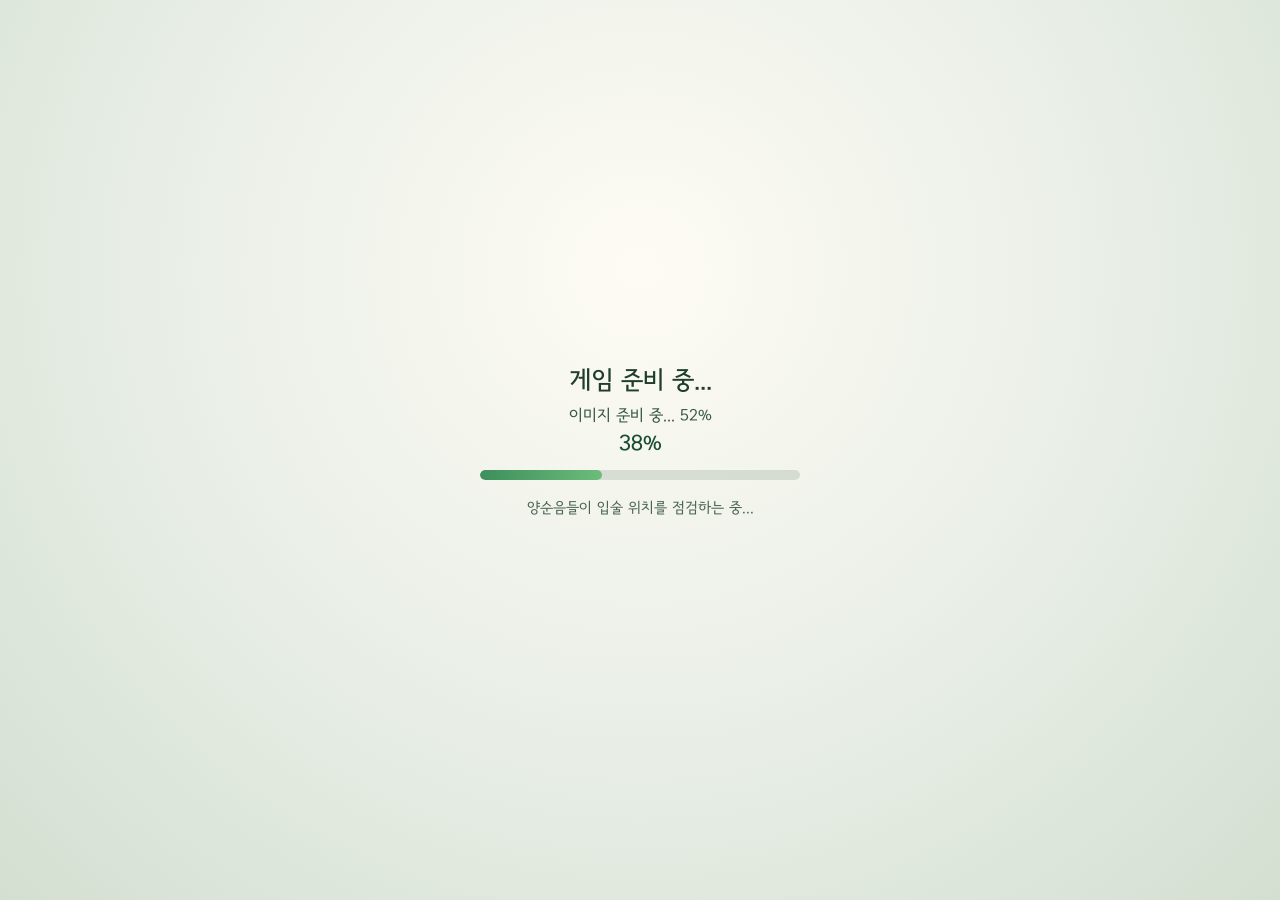
==== index.html @ df5f2f75 "bugs" ====
<!DOCTYPE html>
<html lang="ko">

<head>
  <meta charset="UTF-8">
  <meta
    name="viewport"
    content="width=device-width, initial-scale=1, viewport-fit=cover"
  >

  <title>음운대좀비</title>
  <meta name="description" content="음운 체계를 익히며 즐기는 교육용 디펜스 게임">
  <meta name="theme-color" content="#0b1c10">
  <meta name="apple-mobile-web-app-capable" content="yes">
  <meta
    name="apple-mobile-web-app-title"
    content="음운대좀비"
  >
  <meta
    name="apple-mobile-web-app-status-bar-style"
    content="black-translucent"
  >

  <link rel="manifest" href="./manifest.webmanifest">
  <link rel="icon" type="image/png" href="./images/favicon.png">
  <link rel="shortcut icon" href="./images/favicon.png">
  <link
    rel="apple-touch-icon"
    href="./images/icons/apple-touch-icon.png"
  >

  <!-- Open Graph -->
  <meta property="og:title" content="음운대좀비">
  <meta property="og:description" content="음운 체계를 익히며 즐기는 교육용 디펜스 게임">
  <meta property="og:type" content="website">
  <meta property="og:url" content="https://nonlinear42.github.io/eumun-daezombie/">
  <meta property="og:image" content="https://nonlinear42.github.io/eumun-daezombie/images/og_thumbnail.png">

  <!-- Twitter Card -->
  <meta name="twitter:card" content="summary_large_image">
  <meta name="twitter:title" content="음운대좀비">
  <meta name="twitter:description" content="음운 체계를 익히며 즐기는 교육용 디펜스 게임">
  <meta name="twitter:image" content="https://nonlinear42.github.io/eumun-daezombie/images/og_thumbnail.png">

  <link
    rel="preload"
    href="fonts/SeoulNamsanM.ttf"
    as="font"
    type="font/ttf"
    crossorigin
  >
  <link
    rel="preload"
    href="fonts/SeoulNamsanB.ttf"
    as="font"
    type="font/ttf"
    crossorigin
  >
  <link
    rel="stylesheet"
    href="style.css?v=213"
  >
</head>


<body>

  <div id="game-viewport-shell">
  <div id="game-scale-root">

  <div class="page-brand-cluster">
    <button
      type="button"
      id="pause-button"
      class="pause-button hidden"
      title="일시정지"
      aria-label="일시정지"
      hidden
    >
      <img
        class="pause-button-image"
        src="images/ui/buttons/pause_button.png"
        alt=""
        draggable="false"
      >
    </button>
    <img
      class="page-brand-logo"
      src="images/ui/logo_game.png"
      alt="음운대좀비"
      draggable="false"
    >
  </div>

  <div
    id="pause-overlay"
    class="pause-overlay hidden"
    aria-hidden="true"
  >
    <div class="pause-overlay-panel">
      <div class="pause-overlay-label">일시정지</div>
      <button
        type="button"
        id="pause-resume-button"
        class="pause-resume-button"
      >
        ▶ 게임 재개
      </button>
      <button
        type="button"
        id="pause-restart-button"
        class="pause-restart-button"
      >
        ↻ 처음부터 다시하기
      </button>
    </div>
  </div>


  <!-- ======================================
       상태창
       ====================================== -->

  <div class="status-bar" aria-label="게임 상태">

    <div class="hud-slot hud-seed">
      <img class="hud-frame" src="images/ui/hud/hud_seed.png" alt="" draggable="false">
      <strong id="energy" class="hud-value">350</strong>
    </div>

    <div class="hud-slot hud-wave">
      <img class="hud-frame" src="images/ui/hud/hud_wave.png" alt="" draggable="false">
      <strong id="wave" class="hud-value">1</strong>
    </div>

    <div class="hud-slot hud-life">
      <img class="hud-frame" src="images/ui/hud/hud_life.png" alt="" draggable="false">
      <strong id="life" class="hud-value">5</strong>
    </div>

    <div class="hud-slot hud-score">
      <img class="hud-frame" src="images/ui/hud/hud_score.png" alt="" draggable="false">
      <strong id="score" class="hud-value">0</strong>
    </div>

  </div>


  <button
    id="restart-button"
    style="display:none;"
  >
    다시 시작
  </button>


  <!-- ======================================
       식물 메뉴
       ====================================== -->

  <div class="plant-menu">


    <!-- ====================================
         소리꽃
         ==================================== -->

    <div class="plant-group energy-group">

      <div class="plant-group-title">
        ⚡ 소리꽃
      </div>


      <div class="plant-group-buttons">

        <button
          class="plant-button"
          data-plant="에너지식물"
          data-cost="40"
        >
          소리꽃
          <br>
          <small>
            ⚡ 생산 · 40
          </small>
        </button>

      </div>

    </div>



    <!-- ====================================
         자음 공격 식물
         ==================================== -->

    <div class="plant-group consonant-group">

      <div class="plant-group-title">
        🔵 자음 - 공격
      </div>


      <div class="plant-group-buttons">


        <!-- 양순음 -->

        <button
          class="plant-button"
          data-plant="양순음"
          data-cost="50"
        >
          양순음
          <br>
          <small>
            ⚡ 속사 · 50
          </small>
        </button>


        <!-- 치조음 -->

        <button
          class="plant-button"
          data-plant="치조음"
          data-cost="75"
        >
          치조음
          <br>
          <small>
            ⚔ 균형 · 75
          </small>
        </button>


        <!-- 비음 -->

        <button
          class="plant-button"
          data-plant="비음"
          data-cost="90"
        >
          비음
          <br>
          <small>
            💥 3점사 · 90
          </small>
        </button>


        <!-- 파열음 -->

        <button
          class="plant-button"
          data-plant="파열음"
          data-cost="150"
        >
          파열음
          <br>
          <small>
            💣 중포 · 150
          </small>
        </button>


        <!-- 유음 -->

        <button
          class="plant-button"
          data-plant="유음"
          data-cost="135"
        >
          유음
          <br>
          <small>
            ⚡ 연쇄 · 135
          </small>
        </button>


        <!-- 마찰음 -->

        <button
          class="plant-button"
          data-plant="마찰음"
          data-cost="120"
        >
          마찰음
          <br>
          <small>
            🔥 지속 피해 · 120
          </small>
        </button>


        <!-- 연구개음 -->

        <button
          class="plant-button"
          data-plant="연구개음"
          data-cost="145"
        >
          연구개음
          <br>
          <small>
            ➠ 관통 · 145
          </small>
        </button>


        <!-- 파찰음 -->

        <button
          class="plant-button"
          data-plant="파찰음"
          data-cost="155"
        >
          파찰음
          <br>
          <small>
            💥 처치 폭발 · 155
          </small>
        </button>


        <!-- 경구개음 -->

        <button
          class="plant-button"
          data-plant="경구개음"
          data-cost="145"
        >
          경구개음
          <br>
          <small>
            ✦ 연속 제압 · 145
          </small>
        </button>


        <!-- 후음 -->

        <button
          class="plant-button"
          data-plant="후음"
          data-cost="165"
        >
          후음
          <br>
          <small>
            🎯 저격 · 165
          </small>
        </button>


      </div>

    </div>



    <!-- ====================================
         모음 지원 식물
         ==================================== -->

    <div class="plant-group vowel-group">

      <div class="plant-group-title">
        🟠 모음 - 지원
      </div>


      <div class="plant-group-buttons">


        <!-- 평순모음 -->

        <button
          class="plant-button"
          data-plant="평순모음"
          data-cost="110"
        >
          평순모음
          <br>
          <small>
            🧱 탱커 · 110
          </small>
        </button>


        <!-- 고모음 -->

        <button
          class="plant-button"
          data-plant="고모음"
          data-cost="90"
        >
          고모음
          <br>
          <small>
            ⏩ 공속 증가 · 90
          </small>
        </button>


        <!-- 중모음 -->

        <button
          class="plant-button"
          data-plant="중모음"
          data-cost="100"
        >
          중모음
          <br>
          <small>
            💚 회복 · 100
          </small>
        </button>


        <!-- 원순모음 -->

        <button
          class="plant-button"
          data-plant="원순모음"
          data-cost="125"
        >
          원순모음
          <br>
          <small>
            🛡 보호막 · 125
          </small>
        </button>


        <!-- 저모음 -->

        <button
          class="plant-button"
          data-plant="저모음"
          data-cost="130"
        >
          저모음
          <br>
          <small>
            🧊 레인 정지 · 130
          </small>
        </button>


        <!-- 후설모음 -->

        <button
          class="plant-button"
          data-plant="후설모음"
          data-cost="200"
        >
          후설모음
          <br>
          <small>
            🐌 전장 둔화 · 200
          </small>
        </button>


        <!-- 전설모음 -->

        <button
          class="plant-button"
          data-plant="전설모음"
          data-cost="230"
        >
          전설모음
          <br>
          <small>
            ❄ 전장 정지 · 230
          </small>
        </button>


      </div>

    </div>

  </div>


  <!-- ======================================
       식물 정보창
       ====================================== -->

  <div
    id="plant-info"
    class="plant-info plant-info-bottom is-idle"
  >

    <strong>
      선택 정보
    </strong>

    <div id="plant-info-content">
      식물을 선택하면 역할과 효과가 표시됩니다.
    </div>

  </div>


  <!-- ======================================
       도구
       ====================================== -->

  <div class="tool-menu">

    <button id="remove-button">

      🪏 식물 제거

      <small>
        구매가의 30% 환불
      </small>

    </button>

  </div>


  <!-- ======================================
       튜토리얼 안내창
       ====================================== -->

  <div
    id="tutorial-guide"
    class="tutorial-guide hidden"
  >

    <div id="tutorial-guide-title">
      📘 튜토리얼
    </div>

    <div id="tutorial-guide-text">
    </div>

  </div>


  <!-- ======================================
       게임판
       ====================================== -->

  <div class="game-board">
    <!-- 전투 Canvas는 game.js mountBattleCanvas()가 보드 좌표계(990×450)로 생성/재부착 -->
  </div>

  </div><!-- /#game-scale-root -->
  </div><!-- /#game-viewport-shell -->


  <!-- ======================================
       부트 프리로드 로딩 화면
       ====================================== -->

  <div
    id="boot-loading-overlay"
    class="boot-loading-overlay"
    aria-live="polite"
    aria-busy="true"
  >
    <div class="boot-loading-card">
      <p class="boot-loading-title">게임 준비 중...</p>
      <p class="boot-loading-stage" id="boot-loading-stage">이미지 준비 중...</p>
      <p class="boot-loading-pct" id="boot-loading-pct">0%</p>
      <div class="boot-loading-bar" aria-hidden="true">
        <div class="boot-loading-bar-fill" id="boot-loading-bar-fill"></div>
      </div>
      <p class="boot-loading-tip" id="boot-loading-tip">초성 ㅇ은 오늘도 조용히 자리를 지키는 중...</p>
    </div>
  </div>


  <!-- ======================================
       시작 화면
       ====================================== -->

  <div
    id="start-overlay"
    class="unlock-overlay hidden"
  >

    <div class="unlock-card">

      <img
        class="start-brand-logo"
        src="images/ui/logo_game.png"
        alt="음운대좀비"
        draggable="false"
      >

      <p class="start-tagline">
        학교를 습격하는 좀비들을 식물들로 막아내세요!<br>
        소리를 읽고! 식물을 심고! 좀비를 막아라!
      </p>

      <p class="start-hint" id="start-hint">
        전체화면으로 시작한 뒤 튜토리얼 또는 게임을 선택하세요.
      </p>


      <div class="start-buttons start-buttons-entry">

        <button id="fullscreen-enter-button" type="button">
          ⛶ 전체화면으로 시작
        </button>

      </div>

      <div class="start-buttons start-buttons-play hidden" hidden>

        <button id="tutorial-start-button" type="button">
          📘 튜토리얼 시작
        </button>

        <button id="direct-start-button" type="button">
          ⚔ 게임 시작
        </button>

        <button id="raid-test-button" class="hidden" hidden aria-hidden="true">
          🧪 RAID 테스트
        </button>

      </div>

    </div>

  </div>


  <p id="start-credit" class="start-credit" aria-hidden="true">
    <span id="start-credit-prefix"></span><span id="start-author-trigger"></span>
  </p>
  <p id="font-credit" class="font-credit" aria-hidden="true">서체: 서울남산체 · 서울특별시</p>

  <button
    type="button"
    id="global-thanks-button"
    class="global-thanks-button"
  >
    💛 Thanks to
  </button>

  <div
    id="thanks-overlay"
    class="thanks-overlay hidden"
    aria-hidden="true"
  >
    <div class="thanks-panel" role="dialog" aria-labelledby="thanks-title">
      <h2 id="thanks-title" class="thanks-title">Thanks to</h2>
      <p class="thanks-intro">
        「음운대좀비」는 PopCap Games의 「Plants vs. Zombies」에서 게임플레이 방식의 영감을 받아, 국어의 음운 체계를 재미있게 익힐 수 있도록 제작한 교육용 게임입니다. 이 게임이 완성되기까지 기꺼이 힘을 보태 준 분들께 진심으로 감사드립니다.
      </p>
      <div class="thanks-list">
        <div class="thanks-item">
          <strong>ChatGPT</strong>
          <p>코딩을 하나도 모르는 인간을 데려다가<br>기어코 게임 하나를 완성하게 만들어 준 든든한 조력자.</p>
        </div>
        <div class="thanks-item">
          <strong>Cursor</strong>
          <p>프롬프트만 던져주면 찰떡같이 알아듣고,<br>수없이 많은 코드를 고쳐 준 개발 파트너.</p>
        </div>
        <div class="thanks-item">
          <strong>2025학년도 3학년 12반 학생들</strong>
          <p>귀찮았을 텐데도 기꺼이 플레이테스트에 참여하고,<br>많은 버그와 개선점을 찾아 준 최초의 테스터들.</p>
        </div>
        <div class="thanks-item">
          <strong>경민이</strong>
          <p>자신의 아이북을 흔쾌히 빌려줘서,<br>저사양 환경과 아이북 최적화에 엄청난 도움을 준<br>게임 완성의 숨은 공신.</p>
        </div>
        <div class="thanks-item">
          <strong>프리솔</strong>
          <p>식물대좀비 고수의 눈으로<br>수많은 인게임 피드백과 밸런스 의견을 제공해 준<br>전문 게임 자문위원.</p>
        </div>
        <div class="thanks-item">
          <strong>아내</strong>
          <p>한 달 넘게 걱정을 같이 해 주고,<br>테스트도 도와주고,<br>끝까지 관심 가져 준 가장 가까운 응원군.</p>
        </div>
      </div>
      <p class="thanks-outro">
        도와주신 모든 분들 덕분에<br>
        「음운대좀비」가 완성되었습니다.<br>
        감사합니다!
      </p>
      <button type="button" id="thanks-close-button" class="thanks-close-button">
        닫기
      </button>
    </div>
  </div>


  <!-- ======================================
       Wave / 해금 팝업
       ====================================== -->

  <div
    id="unlock-overlay"
    class="unlock-overlay hidden"
  >

    <div class="unlock-card">

      <h2 id="unlock-title">
        새로운 식물!
      </h2>

      <div id="unlock-content"></div>

      <button id="unlock-next-button">
        다음 Wave 시작
      </button>

    </div>

  </div>


  <script src="data.js?v=2"></script>
  <script src="game.js?v=227"></script>

</body>

</html>
---- style.css ----
/* =========================================================
   서울남산체 (게임 UI 전용)
   fonts/SeoulNamsanM.ttf · fonts/SeoulNamsanB.ttf
   ========================================================= */
@font-face {
  font-family: "SeoulNamsanGame";
  src: url("fonts/SeoulNamsanM.ttf") format("truetype");
  font-weight: 500;
  font-style: normal;
  font-display: swap;
}

@font-face {
  font-family: "SeoulNamsanGame";
  src: url("fonts/SeoulNamsanB.ttf") format("truetype");
  font-weight: 700;
  font-style: normal;
  font-display: swap;
}

body {
  margin: 0;
  font-family: "SeoulNamsanGame", sans-serif;
  background-color: #f3f4f6;
  text-align: center;
}

h1 {
  margin-top: 30px;
}

/* 페이지 우측 상단 미니 로고 (HUD 레이아웃과 분리) */
.page-brand-logo {
  position: fixed;
  top: 12px;
  right: 18px;
  width: 192px;
  max-width: 20vw;
  height: auto;
  object-fit: contain;
  pointer-events: none;
  user-select: none;
  -webkit-user-drag: none;
  z-index: 40;
}

body:has(#start-overlay:not(.hidden)) .page-brand-logo,
body:has(#start-overlay:not(.hidden)) .page-brand-cluster {
  visibility: hidden;
  opacity: 0;
}

/* 시작 화면 모달 로고 */
.start-brand-logo {
  display: block;
  width: 100%;
  max-width: 100%;
  height: auto;
  max-height: 220px;
  margin: 0 auto 10px;
  object-fit: contain;
  pointer-events: none;
  user-select: none;
  -webkit-user-drag: none;
}


/* =========================================
   전투 Canvas
   - CSS 표시: (990+RIGHT_PAD)×(450+TOP_PAD) — JS syncBattleCanvasResolution()이 맞춤
   - 논리 좌표: 990×450 (RIGHT/TOP overscan은 렌더만)
   - pointer-events: none → 식물 배치 클릭 가로채지 않음
========================================= */

.game-board > .battle-canvas,
#battle-canvas.battle-canvas {
  position: absolute;
  left: 0;
  /* TOP_PAD / RIGHT_PAD: JS가 width/height/top을 동기화. 여기 초기값만. */
  top: -50px;
  width: 1190px;
  height: 500px;
  margin: 0;
  padding: 0;
  border: none;
  pointer-events: none;
  /* 식물 이름(DOM z≥22) 아래, 셀 배경 위 — 스프라이트만 */
  z-index: 15;
  display: block;
  box-sizing: border-box;
  image-rendering: auto;
  -webkit-font-smoothing: antialiased;
}

/* Canvas 좀비: PNG는 Canvas — 단어/HP HUD는 #battle-overlay (보드와 동일 좌표) */
.game-board > #battle-overlay,
#battle-overlay.battle-overlay {
  position: absolute;
  left: 0;
  top: 0;
  width: 990px;
  height: 450px;
  margin: 0;
  padding: 0;
  pointer-events: none;
  z-index: 20;
  overflow: visible;
  box-sizing: border-box;
}

#battle-overlay .zombie.zombie-canvas-hud {
  background: transparent !important;
  border: none !important;
  box-shadow: none !important;
  justify-content: flex-start;
  position: absolute;
  /* left/top 은 JS getZombieOverlayPosition — transform 위치 금지
     (.game-board > .zombie { transform:none !important } 잔여와 충돌 방지) */
  transform: none !important;
  transition: none !important;
  will-change: auto;
  pointer-events: none;
}

#battle-overlay .zombie.zombie-canvas-hud .hp-bar {
  margin-top: auto;
  /* 일반 Wave 좀비 HP만 — 위치/크기/색/테두리 유지, 채도만 완화 */
  opacity: 0.85;
}

.game-board > .zombie .hp-bar {
  opacity: 0.85;
}

/* Canvas plant 이름표 — #battle-overlay 보드 좌표 (셀 로컬 top 금지) */
#battle-overlay > .plant-name.plant-name-canvas-overlay {
  display: inline-flex !important;
  align-items: center !important;
  justify-content: center !important;
  position: absolute !important;
  /* left/top: JS getCanvasPlantLabelBoardY — 셀/zoom 재매핑 금지 */
  right: auto !important;
  bottom: auto !important;
  width: max-content !important;
  max-width: none !important;
  margin: 0 !important;
  padding: 1px 4px !important;
  border-radius: 7px !important;
  background: rgba(255, 255, 255, 0.92) !important;
  border: 1px solid rgba(0, 0, 0, 0.16) !important;
  box-shadow: 0 1px 2px rgba(0, 0, 0, 0.16);
  font-family: "SeoulNamsanGame", sans-serif !important;
  font-size: 11px !important;
  font-weight: 700 !important;
  font-synthesis: none !important;
  line-height: 1.2 !important;
  letter-spacing: 0 !important;
  white-space: nowrap !important;
  z-index: 22 !important;
  pointer-events: none !important;
  transform: translateX(-50%) !important;
}

/* =========================================================
   전투 보드 UI 텍스트 (zombie word / plant name 전용)
   서울남산체 Bold — 사이드바 카드 레이아웃·HUD 이미지는 별도
   ========================================================= */
:root {
  --battle-board-ui-font: "SeoulNamsanGame", sans-serif;
  --game-ui-font: "SeoulNamsanGame", sans-serif;
}

/* Canvas HUD 단어 라벨 컨테이너 — 위치용 translateX만, 글자 스케일 금지 */
#battle-overlay .zombie.zombie-canvas-hud > .zombie-word-label {
  position: absolute;
  left: 50%;
  top: -18px;
  transform: translateX(-50%);
  display: inline-flex;
  align-items: center;
  gap: 3px;
  width: max-content;
  max-width: none;
  padding: 3px 8px;
  border-radius: 8px;
  background: rgba(255, 255, 248, 0.97);
  border: 1px solid rgba(74, 108, 52, 0.55);
  box-shadow: 0 1px 0 rgba(255, 255, 255, 0.65), 0 2px 4px rgba(0, 0, 0, 0.18);
  white-space: nowrap;
  z-index: 22;
  pointer-events: none;
  overflow: visible;
  font-stretch: normal;
  zoom: normal;
}

/* 좀비 단어 — 상속 차단, 산세리프 UI 명시
   가로 압축(scaleX/강제 width) 금지 · 박스 내 광학 세로중앙(+1px) */
#battle-overlay .zombie.zombie-canvas-hud .zombie-word-text {
  font-family: "SeoulNamsanGame", sans-serif !important;
  font-size: 13px !important;
  font-weight: 700 !important;
  font-style: normal !important;
  font-stretch: normal !important;
  font-synthesis: none !important;
  letter-spacing: 0 !important;
  line-height: 1.15 !important;
  color: var(--pvz-ink, #1a2e12) !important;
  -webkit-text-fill-color: var(--pvz-ink, #1a2e12) !important;
  text-shadow: none !important;
  white-space: nowrap !important;
  /* scale/scaleX 없이 Y만 — 박스 geometry·label top 불변 */
  transform: translateY(1px) !important;
  scale: none !important;
  zoom: normal !important;
  display: inline-block;
  flex-shrink: 0 !important;
  overflow: visible;
  max-width: none !important;
  width: max-content !important;
}

#battle-overlay .zombie.zombie-canvas-hud .zombie-type-badge {
  display: none !important;
}

/*
 * 보드 plant name — 서울남산체 Bold
 * (사이드바 .plant-name-label 은 카드 규칙에서 별도 처리)
 */
.game-board .plant > .plant-name,
.game-board .plant.plant-canvas-hud > .plant-name {
  font-family: "SeoulNamsanGame", sans-serif !important;
  font-size: 11px !important;
  font-weight: 700 !important;
  font-style: normal !important;
  font-stretch: normal !important;
  font-synthesis: none !important;
  letter-spacing: 0 !important;
  line-height: 1.2 !important;
  white-space: nowrap !important;
  transform: none !important;
  scale: none !important;
  zoom: normal !important;
  display: inline-flex !important;
  align-items: center !important;
  justify-content: center !important;
  width: max-content !important;
  max-width: none !important;
  overflow: visible !important;
  text-overflow: clip !important;
  text-shadow: none !important;
}

/* Canvas plant: PNG 없음 — plant-visual은 소리꽃 VFX 호스트, plant-name DOM 유지 */
.game-board .plant.plant-canvas-hud {
  background: transparent !important;
  border: none !important;
  box-shadow: none !important;
  outline: none !important;
  /* stacking context 금지 → 이름 z-index가 battle-canvas(15) 위로 탈출 */
  z-index: auto !important;
  opacity: 1 !important;
  isolation: auto !important;
  transform: none !important;
  filter: none !important;
}

.game-board .plant.plant-canvas-hud .plant-visual {
  height: 74px;
  width: 100%;
  pointer-events: none;
}

/* Canvas plant: 이름표는 overlay — 셀 안 .plant-name 없음 */
.game-board .plant.plant-canvas-hud > .plant-name {
  display: none !important;
}

.game-board .cell:has(> .plant.plant-canvas-hud) {
  z-index: auto !important;
  isolation: auto !important;
  overflow: visible !important;
  opacity: 1 !important;
  transform: none !important;
}


/* =========================================
   게임판
========================================= */

.game-board {
  width: 990px !important;
  height: 450px;

  margin: 30px auto;

  display: grid;

  grid-template-columns:
    repeat(11, 90px) !important;

  grid-template-rows:
    repeat(5, 90px);

  border: 3px solid #333;

  position: relative;

  overflow: visible;
}


/* =========================================
   셀
========================================= */

.cell {
  width: 90px;
  height: 90px;

  border: 1px solid #999;

  box-sizing: border-box;

  background-color: white;

  display: flex;

  align-items: center;
  justify-content: center;

  font-size: 15px;
  font-weight: bold;

  cursor: pointer;

  position: relative;

  overflow: visible;
}


/* 자음 식물 셀 */

.cell.consonant-cell {
  background:
    rgba(90,150,255,0.14);
}


/* 모음 식물 셀 */

.cell.vowel-cell {
  background:
    rgba(255,180,80,0.14);
}


/* 에너지 식물 셀 */

.cell.energy-cell {
  background:
    rgba(90,200,120,0.14);
}


/* =========================================
   식물 메뉴
========================================= */

.plant-menu {
  max-width: 990px;

  margin: 20px auto 0;

  display: flex;

  flex-wrap: wrap;

  justify-content: center;

  gap: 6px;
}


.plant-button {
  padding: 10px 18px;

  margin: 5px;

  font-size: 16px;

  cursor: pointer;
}


.plant-button.selected {
  background-color: #333;
  color: white;
}


.plant-button.locked {
  opacity: 0.35;
  cursor: not-allowed;
}


.plant-button.hidden-plant {
  display: none !important;
}


.plant-button.no-energy {
  opacity: 0.35;
  filter: grayscale(70%);
  cursor: not-allowed;
}


.plant-button:disabled {
  cursor: not-allowed;
}


/* =========================================
   상태창 (이미지 HUD 프레임 + 값 overlay)
========================================= */

.status-bar {
  display: flex;
  flex-wrap: nowrap;
  gap: 10px;
  align-items: center;
  justify-content: center;
  width: min(990px, calc(100vw - 24px));
  margin: 0 auto 10px;
  padding: 0;
  box-sizing: border-box;
}


.energy-display {
  font-size: 20px;
  font-weight: bold;
  margin: 10px;

  transition:
    transform 0.15s ease;
}


.energy-display.energy-change {
  transform: scale(1.08);
}


.wave-display,
.life-display,
.score-display {
  font-size: 18px;
  font-weight: bold;
  margin: 5px;
}


/* =========================================
   다시 시작 / 제거 도구
========================================= */

#restart-button {
  padding: 10px 20px;

  margin: 10px;

  font-size: 16px;
  font-weight: bold;

  cursor: pointer;
}


.tool-menu {
  width: 990px;

  display: flex;

  justify-content: flex-end;

  margin: 0 auto 10px;
}


#remove-button {
  padding: 8px 16px;

  margin: 5px;

  font-size: 16px;
  font-weight: bold;

  cursor: pointer;
}


#remove-button small {
  display: block;
  font-size: 11px;
}


#remove-button.selected {
  background-color: #8b2e2e;
  color: white;
}


.cell.remove-mode {
  cursor: not-allowed;
}


/* =========================================
   선택 식물 정보창
========================================= */

.plant-info {
  width: 960px;

  box-sizing: border-box;

  margin: 10px auto;

  padding: 10px 14px;

  border: 1px solid #aaa;

  border-radius: 8px;

  background:
    rgba(255,255,255,0.9);

  line-height: 1.5;

  text-align: left;
}


.plant-info strong {
  margin-right: 12px;
}


/* =========================================
   식물
========================================= */

.plant {
  position: absolute;

  left: 4px;
  bottom: 4px;

  width: 58%;
  height: 72%;

  display: flex;

  flex-direction: column;

  align-items: center;
  justify-content: flex-end;

  font-size: 12px;
  font-weight: bold;

  z-index: 5;
}


.plant-hp {
  font-size: 10px;
  margin-top: 4px;
}


/* support-active는 기능 활성 상태만 나타내며 시각적 네모 효과는 제거 */
.plant.support-active {
  outline: none !important;
  box-shadow: none !important;
  background: transparent !important;
  border: none !important;
  transform: none !important;
}


/* =========================================
   좀비
========================================= */

.game-board > .zombie {
  position: absolute;

  right: auto;
  bottom: auto;

  width: 58px;
  height: 65px;

  display: flex;

  flex-direction: column;

  align-items: center;
  justify-content: center;

  font-size: 12px;
  font-weight: bold;

  z-index: 20;

  background-color:
    rgba(255,255,255,0.8);

  border-radius: 8px;

  pointer-events: none;
}


.zombie-hp {
  font-size: 12px;
  margin-top: 4px;
}


/* =========================================
   HP 바
========================================= */

.hp-bar {
  width: 48px;
  height: 6px;

  margin-top: 3px;

  background-color: #ddd;

  border: 1px solid #555;

  overflow: hidden;
}


.hp-fill {
  height: 100%;
  width: 100%;

  background-color: #4caf50;
}


.zombie .hp-fill {
  background-color: #d9534f;
}


/* =========================================
   Wave / 해금 팝업
========================================= */

.unlock-overlay {
  position: fixed;

  left: 0;
  top: 0;

  width: 100%;
  height: 100%;

  display: flex;

  align-items: center;
  justify-content: center;

  background:
    rgba(0,0,0,0.65);

  z-index: 9999;
}


.unlock-overlay.hidden {
  display: none;
}

/* ---------------------------------------------------------
   Clear / Game Over illustration overlays
   --------------------------------------------------------- */
.end-illustration-overlay {
  position: fixed;
  inset: 0;
  z-index: 10050;
  display: flex;
  align-items: center;
  justify-content: center;
  background: rgba(0, 0, 0, 0.72);
  opacity: 0;
  transition: opacity 0.22s ease;
}

.end-illustration-overlay.is-visible {
  opacity: 1;
}

.end-illustration-stage {
  display: flex;
  flex-direction: column;
  align-items: center;
  justify-content: center;
  gap: 14px;
  width: min(96vw, 1280px);
  max-height: 96vh;
  padding: 12px 14px 16px;
  box-sizing: border-box;
  overflow: hidden;
}

.end-illustration-message {
  flex: 0 0 auto;
  width: min(96%, 1100px);
  margin: 0;
  padding: 0 8px;
  border: none;
  background: none;
  box-shadow: none;
  color: rgba(255, 250, 240, 0.94);
  font-family: "SeoulNamsanGame", sans-serif;
  font-size: 27px;
  font-weight: 500;
  line-height: 1.35;
  letter-spacing: 0.01em;
  text-align: center;
  text-shadow:
    0 1px 2px rgba(0, 0, 0, 0.78),
    0 0 8px rgba(0, 0, 0, 0.4);
  white-space: nowrap;
  pointer-events: none;
  user-select: none;
}

.end-illustration-image {
  display: block;
  flex: 0 1 auto;
  width: auto;
  height: auto;
  max-width: 100%;
  max-height: calc(96vh - 170px);
  object-fit: contain;
  user-select: none;
  pointer-events: none;
}

.end-illustration-button {
  flex: 0 0 auto;
  margin: 0;
  min-height: 46px;
  padding: 12px 28px;
  border-radius: 12px;
  border: 1px solid rgba(79, 147, 216, 0.65);
  background: linear-gradient(180deg, #5aa6e8 0%, #3d7fc4 100%);
  color: #fff;
  font-family: "SeoulNamsanGame", sans-serif;
  font-size: 16px;
  font-weight: 700;
  cursor: pointer;
  box-shadow: 0 4px 12px rgba(0, 0, 0, 0.28);
  transition: transform 0.12s ease, filter 0.12s ease;
}

.end-illustration-button:hover {
  transform: translateY(-1px);
  filter: brightness(1.05);
}


.unlock-card {
  width: 420px;

  max-width: 85%;

  padding: 25px;

  background: white;

  border-radius: 16px;

  text-align: center;

  box-shadow:
    0 8px 30px
    rgba(0,0,0,0.35);
}


.unlock-card h2 {
  margin-top: 0;
}


.unlock-plant {
  margin: 14px 0;

  padding: 12px;

  border: 1px solid #ccc;

  border-radius: 10px;

  text-align: left;
}


.unlock-plant-name {
  font-size: 18px;

  font-weight: bold;

  margin-bottom: 5px;
}


.unlock-special {
  font-weight: bold;
}


#unlock-next-button {
  margin-top: 15px;

  padding: 12px 24px;

  font-size: 16px;

  font-weight: bold;

  cursor: pointer;
}


/* =========================================
   시작 화면
========================================= */

.start-buttons {
  display: flex;

  gap: 12px;

  justify-content: center;

  margin-top: 20px;
}


.start-buttons button {
  padding: 12px 20px;

  font-size: 16px;

  cursor: pointer;
}


/* =========================================
   튜토리얼 안내창
========================================= */

.tutorial-guide {
  width: 960px;

  box-sizing: border-box;

  margin: 10px auto;

  padding: 14px 18px;

  border: 2px solid #777;

  border-radius: 10px;

  background:
    rgba(255,255,255,0.96);

  line-height: 1.6;

  font-size: 16px;

  text-align: left;
}


.tutorial-guide.hidden {
  display: none;
}


#tutorial-guide-title {
  font-weight: bold;

  font-size: 18px;

  margin-bottom: 5px;
}


#tutorial-guide-text strong {
  font-size: 17px;
}


/* =========================================
   공격 이펙트 공통
========================================= */

.attack-effect {
  position: absolute;

  pointer-events: none;

  z-index: 100;

  font-size: 24px;

  font-weight: bold;

  transform:
    translate(-50%, -50%);
}


/* =========================================
   탄환
========================================= */

.projectile {
  position: absolute;

  width: 10px;
  height: 10px;

  border-radius: 50%;

  background: #333;

  z-index: 80;

  pointer-events: none;

  transition:
    left 0.18s linear,
    top 0.18s linear;
}


/* =========================================
   강공
========================================= */

.heavy-effect {
  font-size: 32px;

  animation:
    heavyPop 0.35s ease-out;
}


@keyframes heavyPop {

  0% {
    transform:
      translate(-50%, -50%)
      scale(0.3);
  }

  60% {
    transform:
      translate(-50%, -50%)
      scale(1.5);
  }

  100% {
    transform:
      translate(-50%, -50%)
      scale(1);
  }

}


/* =========================================
   공통 떠오르는 효과
========================================= */

@keyframes supportFloat {

  0% {
    opacity: 1;

    transform:
      translateY(0)
      scale(0.8);
  }

  100% {
    opacity: 0;

    transform:
      translateY(-25px)
      scale(1.25);
  }

}


/* =========================================
   회복 / 버프 / 보호막
========================================= */

.heal-effect {
  font-size: 22px;

  animation:
    supportFloat 0.7s ease-out forwards;
}


.buff-effect {
  font-size: 20px;

  animation:
    supportFloat 0.6s ease-out forwards;
}


.shield-effect {
  font-size: 22px;

  animation:
    supportFloat 0.5s ease-out forwards;
}


/* =========================================
   마찰음
========================================= */

.dot-effect {
  font-size: 20px;

  animation:
    supportFloat 0.6s ease-out forwards;
}


/* =========================================
   연구개음
========================================= */

.pierce-effect {
  font-size: 23px;

  animation:
    supportFloat 0.45s ease-out forwards;
}


.pierce-trail {
  position: absolute;

  height: 5px;

  z-index: 18;

  pointer-events: none;

  border-radius: 5px;

  background:
    linear-gradient(
      90deg,
      rgba(255,255,255,0.2),
      rgba(255,255,255,0.95),
      rgba(255,255,255,0.1)
    );

  animation:
    trailFlash 0.35s ease-out forwards;
}


@keyframes trailFlash {

  0% {
    opacity: 0;

    transform:
      scaleX(0.2);

    transform-origin:
      left;
  }

  40% {
    opacity: 1;
  }

  100% {
    opacity: 0;

    transform:
      scaleX(1);

    transform-origin:
      left;
  }

}


/* =========================================
   비음 / 파찰음 폭발
========================================= */

.explosion-effect {
  font-size: 28px;

  animation:
    supportFloat 0.6s ease-out forwards;
}


.burst-final-effect {
  font-size: 25px;

  animation:
    supportFloat 0.45s ease-out forwards;
}


/* =========================================
   유음 연쇄
========================================= */

.chain-effect {
  font-size: 28px;

  animation:
    chainPop 0.35s ease-out;
}


@keyframes chainPop {

  0% {
    opacity: 0;

    transform:
      translate(-50%, -50%)
      scale(0.5);
  }

  50% {
    opacity: 1;

    transform:
      translate(-50%, -50%)
      scale(1.4);
  }

  100% {
    opacity: 0;

    transform:
      translate(-50%, -50%)
      scale(1);
  }

}


/* =========================================
   경구개음
========================================= */

.volley-effect {
  font-size: 20px;

  animation:
    supportFloat 0.32s
    ease-out forwards;
}


.retarget-effect {
  font-size: 18px;

  animation:
    supportFloat 0.4s
    ease-out forwards;
}


/* =========================================
   후음
========================================= */

.sniper-target-effect {
  font-size: 25px;

  animation:
    supportFloat 0.45s
    ease-out forwards;
}


.sniper-shot-effect {
  font-size: 28px;

  animation:
    supportFloat 0.5s
    ease-out forwards;
}


/* =========================================
   피해 숫자
========================================= */

.damage-number {
  position: absolute;

  z-index: 30;

  pointer-events: none;

  font-size: 17px;

  font-weight: 800;

  animation:
    damageFloat 0.7s
    ease-out forwards;
}


.damage-number.heavy-number {
  font-size: 22px;
}


.damage-number.dot-number {
  font-size: 15px;
}


.heal-number {
  position: absolute;

  z-index: 30;

  pointer-events: none;

  font-size: 18px;

  font-weight: 800;

  animation:
    damageFloat 0.8s
    ease-out forwards;
}


@keyframes damageFloat {

  0% {
    opacity: 1;

    transform:
      translateY(0)
      scale(0.9);
  }

  100% {
    opacity: 0;

    transform:
      translateY(-30px)
      scale(1.15);
  }

}




/* =========================================
   저모음 / 전설모음 빙결
========================================= */

.freeze-effect {
  font-size: 24px;

  animation:
    supportFloat 0.7s
    ease-out forwards;
}


.global-freeze-effect {
  font-size: 26px;

  animation:
    supportFloat 0.75s
    ease-out forwards;
}


.global-freeze-cast-effect {
  font-size: 30px;

  animation:
    supportFloat 0.9s
    ease-out forwards;
}


.zombie.frozen {
  opacity: 0.75;

  filter:
    saturate(0.45)
    brightness(1.15);

  /* 파란 네모 outline/box 제거 — 차가운 tint만 유지 */
  outline: none;
  box-shadow: none;
}


/* =========================================
   후설모음 둔화 — .zombie.slowed DOM class 경로 제거됨
   (판정은 slowedUntil/slowMultiplier, 시각은 Canvas wave cue)
========================================= */

.slow-effect {
  font-size: 20px;

  font-weight: 800;

  animation:
    supportFloat 0.7s
    ease-out forwards;
}


/* =========================================
   후설 / 전설 공통 전장 발동 오버레이
========================================= */

.global-slow-screen,
.global-freeze-screen {
  position: absolute;

  left: 0;
  top: 0;

  width: 100%;
  height: 100%;

  z-index: 25;

  pointer-events: none;

  display: flex;

  justify-content: center;
  align-items: center;

  box-sizing: border-box;

  text-align: center;
}


/* =========================================
   중앙 발동 카드 공통
========================================= */

.global-slow-screen::after,
.global-freeze-screen::after {
  display: block;

  padding: 14px 24px;

  border-radius: 14px;

  font-size: 30px;

  font-weight: 900;

  box-shadow:
    0 0 18px
    rgba(0,0,0,0.18);
}


/* =========================================
   후설모음 발동 화면
========================================= */

.global-slow-screen {
  color: white;

  background:
    rgba(170,205,255,0.12);

  text-shadow:
    0 2px 5px
    rgba(0,0,0,0.22);

  animation:
    globalSlowFlash 0.95s
    ease-out forwards;
}


/* game.js에서 텍스트가 직접 들어가므로
   실제 카드 모양은 본 요소 자체에 적용 */

.global-slow-screen {
  font-size: 30px;
  font-weight: 900;
}


/* =========================================
   전설모음 발동 화면
========================================= */

.global-freeze-screen {
  color: #16384d;

  /* 보드 전체를 덮는 파란 사각형 flash 제거 — 텍스트 발동 연출만 유지 */
  background: transparent;

  font-size: 30px;
  font-weight: 900;

  text-shadow:
    0 0 8px white;

  animation:
    globalFreezeFlash 0.95s
    ease-out forwards;
}


/* =========================================
   후설모음 화면 애니메이션
========================================= */

@keyframes globalSlowFlash {

  0% {
    opacity: 0;

    transform:
      scale(0.96);
  }

  20% {
    opacity: 1;

    transform:
      scale(1);
  }

  65% {
    opacity: 1;
  }

  100% {
    opacity: 0;

    transform:
      scale(1.02);
  }

}


/* =========================================
   전설모음 화면 애니메이션
========================================= */

@keyframes globalFreezeFlash {

  0% {
    opacity: 0;

    transform:
      scale(0.96);
  }

  20% {
    opacity: 1;

    transform:
      scale(1);
  }

  65% {
    opacity: 1;
  }

  100% {
    opacity: 0;

    transform:
      scale(1.02);
  }

}

/* =========================================
   후반전 시인성 패치 v1
   - 좀비 단어 강조
   - 식물 가림 감소
   - HP바 정리
   - 전투 이펙트 가독성 조정
========================================= */


/* =========================================
   1. 좀비 본체를 조금 더 작고 투명하게
========================================= */

.game-board > .zombie {
  width: 64px;
  height: 58px;

  background:
    rgba(255,255,255,0.55);

  border:
    1px solid rgba(0,0,0,0.22);

  border-radius: 9px;

  box-shadow:
    0 2px 5px
    rgba(0,0,0,0.12);

  overflow: visible;

  z-index: 20;
}


/* =========================================
   2. 좀비 단어를 별도 라벨처럼 강조
   현재 좀비 안의 첫 번째 div = 단어
========================================= */

.game-board > .zombie > div:first-child {
  position: absolute;

  left: 50%;
  top: -14px;

  transform:
    translateX(-50%);

  min-width: 54px;

  padding:
    3px 7px;

  border:
    2px solid rgba(30,30,30,0.82);

  border-radius: 7px;

  background:
    rgba(255,255,255,0.96);

  color: #111;

  font-size: 15px;
  font-weight: 900;

  line-height: 1.15;

  white-space: nowrap;

  text-align: center;

  box-shadow:
    0 2px 5px
    rgba(0,0,0,0.2);

  z-index: 24;
}


/* =========================================
   3. HP바는 단어보다 아래쪽에
========================================= */

.game-board > .zombie .hp-bar {
  position: absolute;

  left: 50%;
  bottom: 4px;

  transform:
    translateX(-50%);

  width: 45px;
  height: 6px;

  margin: 0;

  z-index: 23;
}


/* =========================================
   4. (legacy .zombie.slowed 라벨 CSS 제거됨)
========================================= */


/* =========================================
   5. 얼어붙어도 단어는 선명하게
========================================= */

.game-board > .zombie.frozen {
  opacity: 1;

  filter:
    saturate(0.55)
    brightness(1.08);

  outline: none;
  box-shadow: none;
}


/* =========================================
   6. 피해 숫자는 조금 작게
   후반에 너무 많이 뜨는 문제 완화
========================================= */

.damage-number {
  font-size: 15px;

  font-weight: 800;

  z-index: 28;

  text-shadow:
    0 1px 2px
    rgba(255,255,255,0.9);
}


.damage-number.heavy-number {
  font-size: 19px;
}


.damage-number.dot-number {
  font-size: 13px;
}


/* =========================================
   7. 공격 이펙트가 단어 라벨보다 뒤로
========================================= */

.attack-effect {
  z-index: 22;
}


/* 중요한 CC 효과는 예외적으로 앞으로 */

.global-slow-screen,
.global-freeze-screen {
  z-index: 60;
}


/* =========================================
   8. 개별 상태 아이콘 크기 약간 축소
========================================= */

.slow-effect,
.freeze-effect,
.global-freeze-effect {
  font-size: 19px;
}


/* =========================================
   9. 식물은 약간 뒤로 보내기
========================================= */

.plant {
  z-index: 5;

  opacity: 0.93;
}


/* =========================================
   10. 좀비끼리 겹쳐도 라벨 경계가 보이도록
========================================= */

.game-board > .zombie > div:first-child {
  text-shadow:
    0 1px 0 white;
}

/* =========================================
   좀비 단어 라벨 위치 전환
========================================= */

.game-board > .zombie > div:first-child {
  transition:
    top 0.15s ease;
}

/* =========================================
   식물 선택 메뉴 그룹화
========================================= */

.plant-menu {
  width: 990px;
  max-width: 990px;

  margin: 20px auto 0;

  display: flex;
  align-items: stretch;

  gap: 10px;
}


/* 그룹 공통 */

.plant-group {
  padding: 8px;

  border: 2px solid #bbb;
  border-radius: 10px;

  background:
    rgba(255,255,255,0.65);
}


/* 에너지 영역 */

.energy-group {
  flex: 0 0 auto;

  border-color:
    rgba(70,180,100,0.55);

  background:
    rgba(90,200,120,0.08);
}


/* 자음 영역 */

.consonant-group {
  flex: 1;

  border-color:
    rgba(90,150,255,0.55);

  background:
    rgba(90,150,255,0.07);
}


/* 모음 영역 */

.vowel-group {
  flex: 1;

  border-color:
    rgba(255,170,70,0.65);

  background:
    rgba(255,180,80,0.08);
}


/* 그룹 제목 */

.plant-group-title {
  margin-bottom: 7px;

  padding-bottom: 5px;

  border-bottom:
    1px solid rgba(0,0,0,0.18);

  font-size: 14px;
  font-weight: 900;

  text-align: left;
}


/* 그룹 안 버튼들 */

.plant-group-buttons {
  display: flex;

  flex-wrap: wrap;

  justify-content: center;

  gap: 4px;
}


/* 그룹 안에서는 기존 margin 줄이기 */

.plant-group .plant-button {
  margin: 2px;
}


/* =========================================================
   음운 디펜스 - 좌우 사이드 구매 메뉴 레이아웃 패치
   ========================================================= */

.battle-layout {
  width: min(1380px, calc(100vw - 24px));
  margin: 12px auto 28px;
  display: grid;
  grid-template-columns: 170px 990px 170px;
  justify-content: center;
  align-items: start;
  gap: 12px;
}

.battle-center {
  min-width: 0;
}

.battle-center .game-board {
  margin-left: auto;
  margin-right: auto;
}

.battle-sidebar {
  position: sticky;
  top: 10px;
  max-height: calc(100vh - 24px);
  overflow-y: auto;
  padding: 4px;
  box-sizing: border-box;
}

.battle-sidebar .plant-group {
  width: 100%;
  box-sizing: border-box;
  margin: 0 0 10px;
  padding: 8px;
}

.battle-sidebar .plant-group-buttons {
  display: flex;
  flex-direction: column;
  flex-wrap: nowrap;
  gap: 5px;
}

.battle-sidebar .plant-button {
  width: 100%;
  min-height: 42px;
  margin: 0;
  padding: 6px 7px;
  white-space: normal;
  line-height: 1.2;
  font-size: 12px;
  box-sizing: border-box;
}

.sidebar-remove-wrap {
  margin-top: 8px;
  padding: 8px;
  border: 2px solid rgba(150,150,150,.5);
  border-radius: 10px;
  background: rgba(255,255,255,.65);
}

.sidebar-remove-wrap #remove-button {
  width: 100%;
  min-height: 42px;
  white-space: normal;
}

#raid-boss-hud {
  margin-bottom: 8px !important;
}

/* 5레인 아래에 숨 쉴 공간을 확보 */
.battle-layout {
  padding-bottom: 18px;
}

/* 화면이 좁으면 좌우 메뉴를 조금 줄임 */
@media (max-width: 1370px) {
  .battle-layout {
    grid-template-columns: 145px 990px 145px;
    gap: 8px;
  }

  .battle-sidebar .plant-button {
    font-size: 11px;
    padding: 5px;
  }
}

/* 아주 좁은 화면에서는 가로 스크롤 허용.
   모바일 최적화는 완성 단계에서 별도로 진행. */
@media (max-width: 1290px) {
  body {
    overflow-x: auto;
  }

  .battle-layout {
    width: 1290px;
    grid-template-columns: 140px 990px 140px;
    margin-left: auto;
    margin-right: auto;
  }
}

/* =========================================================
   음운 디펜스 - 좌우 사이드 구매 메뉴 레이아웃 패치
   ========================================================= */

.battle-layout {
  width: min(1380px, calc(100vw - 24px));
  margin: 12px auto 28px;
  display: grid;
  grid-template-columns: 170px 990px 170px;
  justify-content: center;
  align-items: start;
  gap: 12px;
}

.battle-center {
  min-width: 0;
}

.battle-center .game-board {
  margin-left: auto;
  margin-right: auto;
}

.battle-sidebar {
  position: sticky;
  top: 10px;
  max-height: calc(100vh - 24px);
  overflow-y: auto;
  padding: 4px;
  box-sizing: border-box;
}

.battle-sidebar .plant-group {
  width: 100%;
  box-sizing: border-box;
  margin: 0 0 10px;
  padding: 8px;
}

.battle-sidebar .plant-group-buttons {
  display: flex;
  flex-direction: column;
  flex-wrap: nowrap;
  gap: 5px;
}

.battle-sidebar .plant-button {
  width: 100%;
  min-height: 48px;
  margin: 0;
  padding: 6px 7px;
  white-space: normal;
  line-height: 1.2;
  font-size: 12px;
  box-sizing: border-box;
}

.sidebar-remove-wrap {
  margin-top: 8px;
  padding: 8px;
  border: 2px solid rgba(150,150,150,.5);
  border-radius: 10px;
  background: rgba(255,255,255,.65);
  display: flex;
  justify-content: center;
  align-items: center;
  box-sizing: border-box;
}

.sidebar-remove-wrap #remove-button {
  width: 100%;
  min-height: 48px;
  margin: 0 !important;
  box-sizing: border-box;
  white-space: normal;
}

#raid-boss-hud {
  margin-bottom: 8px !important;
}

/* 5레인 아래에 숨 쉴 공간을 확보 */
.battle-layout {
  padding-bottom: 18px;
}

/* 화면이 좁으면 좌우 메뉴를 조금 줄임 */
@media (max-width: 1370px) {
  .battle-layout {
    grid-template-columns: 145px 990px 145px;
    gap: 8px;
  }

  .battle-sidebar .plant-button {
    font-size: 11px;
    padding: 5px;
  }
}

/* 아주 좁은 화면에서는 가로 스크롤 허용.
   모바일 최적화는 완성 단계에서 별도로 진행. */
@media (max-width: 1290px) {
  body {
    overflow-x: auto;
  }

  .battle-layout {
    width: 1290px;
    grid-template-columns: 140px 990px 140px;
    margin-left: auto;
    margin-right: auto;
  }
}


/* =========================================================
   음운 디펜스 - 왼쪽 단일 구매 사이드바
   ========================================================= */

.battle-layout {
  width: min(1240px, calc(100vw - 24px));
  margin: 12px auto 30px;
  display: grid;
  grid-template-columns: 220px 990px;
  justify-content: center;
  align-items: start;
  gap: 14px;
  padding-bottom: 20px;
  box-sizing: border-box;
}

.battle-center {
  min-width: 0;
}

.battle-center .game-board {
  margin-left: auto;
  margin-right: auto;
}

.battle-sidebar {
  box-sizing: border-box;
}

.battle-sidebar-left {
  padding: 4px;
}

.battle-sidebar .plant-group {
  width: 100%;
  margin: 0 0 10px;
  padding: 8px;
  box-sizing: border-box;
}

.battle-sidebar .plant-group-buttons {
  display: grid;
  grid-template-columns: repeat(2, minmax(0, 1fr));
  gap: 6px;
  width: 100%;
}

.battle-sidebar .energy-group .plant-group-buttons {
  grid-template-columns: 1fr;
}

.battle-sidebar .plant-button {
  width: 100%;
  min-height: 48px;
  margin: 0;
  padding: 6px 5px;
  white-space: normal;
  line-height: 1.18;
  font-size: 11px;
  box-sizing: border-box;
}

.sidebar-remove-wrap {
  width: 100%;
  margin-top: 8px;
  padding: 8px;
  border: 2px solid rgba(150,150,150,.5);
  border-radius: 10px;
  background: rgba(255,255,255,.65);
  display: flex;
  justify-content: center;
  align-items: center;
  box-sizing: border-box;
}

.sidebar-remove-wrap #remove-button {
  width: 100%;
  min-height: 48px;
  margin: 0 !important;
  padding: 6px;
  box-sizing: border-box;
  white-space: normal;
}

#raid-boss-hud {
  margin-bottom: 8px !important;
}

@media (max-width: 1260px) {
  .battle-layout {
    grid-template-columns: 200px 990px;
    gap: 10px;
    width: 1200px;
  }

  .battle-sidebar .plant-button {
    font-size: 10.5px;
    padding: 5px 4px;
  }
}

@media (max-width: 1200px) {
  body {
    overflow-x: auto;
  }

  .battle-layout {
    width: 1190px;
    grid-template-columns: 190px 990px;
    margin-left: auto;
    margin-right: auto;
  }
}

/* =========================================================
   음운 디펜스 - 왼쪽 단일 구매 사이드바
   ========================================================= */

.battle-layout {
  width: min(1240px, calc(100vw - 24px));
  margin: 12px auto 30px;
  display: grid;
  grid-template-columns: 220px 990px;
  justify-content: center;
  align-items: start;
  gap: 14px;
  padding-bottom: 20px;
  box-sizing: border-box;
}

.battle-center {
  min-width: 0;
}

.battle-center .game-board {
  margin-left: auto;
  margin-right: auto;
}

.battle-sidebar {
  box-sizing: border-box;
}

.battle-sidebar-left {
  padding: 4px;
}

.battle-sidebar .plant-group {
  width: 100%;
  margin: 0 0 10px;
  padding: 8px;
  box-sizing: border-box;
}

.battle-sidebar .plant-group-buttons {
  display: grid;
  grid-template-columns: repeat(2, minmax(0, 1fr));
  gap: 6px;
  width: 100%;
}

.battle-sidebar .energy-group .plant-group-buttons {
  grid-template-columns: 1fr;
}

.battle-sidebar .plant-button {
  width: 100%;
  min-height: 48px;
  margin: 0;
  padding: 6px 5px;
  white-space: normal;
  line-height: 1.18;
  font-size: 11px;
  box-sizing: border-box;
}

.sidebar-remove-wrap {
  width: 100%;
  margin-top: 8px;
  padding: 8px;
  border: 2px solid rgba(150,150,150,.5);
  border-radius: 10px;
  background: rgba(255,255,255,.65);
  display: flex;
  justify-content: center;
  align-items: center;
  box-sizing: border-box;
}

.sidebar-remove-wrap #remove-button {
  width: 100%;
  min-height: 48px;
  margin: 0 !important;
  padding: 6px;
  box-sizing: border-box;
  white-space: normal;
}

#raid-boss-hud {
  margin-bottom: 8px !important;
}

@media (max-width: 1260px) {
  .battle-layout {
    grid-template-columns: 200px 990px;
    gap: 10px;
    width: 1200px;
  }

  .battle-sidebar .plant-button {
    font-size: 10.5px;
    padding: 5px 4px;
  }
}

@media (max-width: 1200px) {
  body {
    overflow-x: auto;
  }

  .battle-layout {
    width: 1190px;
    grid-template-columns: 190px 990px;
    margin-left: auto;
    margin-right: auto;
  }
}


/* =========================================================
   식물 이름 가독성 강화
   ========================================================= */

/* JS에서 이름 전용 span이 있는 경우 */
.battle-sidebar .plant-name-label {
  display: block;
  font-family: "SeoulNamsanGame", sans-serif;
  font-size: 14px;
  font-weight: 700;
  line-height: 1.1;
  margin-bottom: 3px;
  letter-spacing: -0.2px;
}

/* 기존 마크업이 strong/b 태그를 쓰는 경우도 함께 대응 */
.battle-sidebar .plant-button strong,
.battle-sidebar .plant-button b {
  font-family: "SeoulNamsanGame", sans-serif;
  font-size: 14px;
  font-weight: 700;
  line-height: 1.1;
}

/* 버튼의 보조 정보는 상대적으로 작게 유지 */
.battle-sidebar .plant-button {
  font-size: 10.5px;
  line-height: 1.15;
}

/* 좁은 화면에서도 이름은 너무 작아지지 않도록 유지 */
@media (max-width: 1260px) {
  .battle-sidebar .plant-name-label,
  .battle-sidebar .plant-button strong,
  .battle-sidebar .plant-button b {
    font-size: 13px;
  }

  .battle-sidebar .plant-button {
    font-size: 10px;
  }
}

/* =========================================================
   음운 디펜스 - 왼쪽 단일 구매 사이드바 v17
   ========================================================= */

.battle-layout {
  width: min(1240px, calc(100vw - 24px));
  margin: 12px auto 30px;
  display: grid;
  grid-template-columns: 220px 990px;
  justify-content: center;
  align-items: start;
  gap: 14px;
  padding-bottom: 20px;
  box-sizing: border-box;
}

.battle-center {
  min-width: 0;
}

.battle-center .game-board {
  margin-left: auto;
  margin-right: auto;
}

.battle-sidebar,
.battle-sidebar-left {
  box-sizing: border-box;
}

.battle-sidebar-left {
  padding: 4px;
}

.battle-sidebar .plant-group {
  width: 100%;
  margin: 0 0 10px;
  padding: 8px;
  box-sizing: border-box;
}

.battle-sidebar .plant-group-buttons {
  display: grid;
  grid-template-columns: repeat(2, minmax(0, 1fr));
  gap: 6px;
  width: 100%;
}

.battle-sidebar .energy-group .plant-group-buttons {
  grid-template-columns: 1fr;
}

.battle-sidebar .plant-button {
  width: 100%;
  min-height: 50px;
  margin: 0;
  padding: 6px 5px;
  box-sizing: border-box;
  white-space: normal;

  display: flex;
  flex-direction: column;
  align-items: center;
  justify-content: center;

  font-size: 11.5px;
  line-height: 1.15;
}

/* 실제 음운/식물 이름 */
.battle-sidebar .plant-name-label {
  display: block;
  width: 100%;
  font-size: 15px;
  font-weight: 900;
  line-height: 1.08;
  letter-spacing: -0.25px;
  text-align: center;
}

/* 비용 등 보조정보 */
.battle-sidebar .plant-meta-label {
  display: block;
  width: 100%;
  margin-top: 3px;
  font-size: 11px;
  font-weight: 600;
  line-height: 1.05;
  text-align: center;
  opacity: .82;
}

.sidebar-remove-wrap {
  width: 100%;
  margin-top: 8px;
  padding: 8px;
  border: 2px solid rgba(150,150,150,.5);
  border-radius: 10px;
  background: rgba(255,255,255,.65);
  display: flex;
  justify-content: center;
  align-items: center;
  box-sizing: border-box;
}

.sidebar-remove-wrap #remove-button {
  width: 100%;
  min-height: 48px;
  margin: 0 !important;
  padding: 6px;
  box-sizing: border-box;
  white-space: normal;
}

#raid-boss-hud {
  margin-bottom: 8px !important;
}

@media (max-width: 1260px) {
  .battle-layout {
    grid-template-columns: 200px 990px;
    gap: 10px;
    width: 1200px;
  }

  .battle-sidebar .plant-name-label {
    font-size: 14px;
  }

  .battle-sidebar .plant-meta-label {
    font-size: 10.5px;
  }
}

@media (max-width: 1200px) {
  body {
    overflow-x: auto;
  }

  .battle-layout {
    width: 1190px;
    grid-template-columns: 190px 990px;
    margin-left: auto;
    margin-right: auto;
  }
}

/* =========================================================
   식물 전투 표시 - 정리된 최종 스타일
   - 식물 이름표 유지
   - 식물 HP바 제거
   - HP 상태는 색/점멸로 표시
   - 고모음: 파란 속도 화살표
   - 원순모음: 큰 반투명 방패막
   - 중모음: 셀 전체 초록 십자가 힐 플래시
   ========================================================= */

.cell {
  position: relative;
  overflow: visible;
}

.plant {
  position: relative;
  width: 100%;
  height: 100%;
  overflow: visible;
}

.plant-visual {
  position: relative;
  width: 100%;
  height: 100%;
  display: flex;
  align-items: center;
  justify-content: center;
  overflow: visible;
}

/* 식물 일러스트 */
.plant-image,
.plant img,
.plant .plant-sprite {
  width: 92px !important;
  height: 92px !important;
  max-width: none !important;
  max-height: none !important;
  object-fit: contain !important;
  position: relative !important;
  top: -4px !important;
  margin: 0 auto !important;
  z-index: 4;
  filter: drop-shadow(0 2px 2px rgba(0,0,0,.18));
  pointer-events: none;
  user-select: none;
}

/* 식물 이름표 */
.plant-name {
  display: block !important;
  position: absolute !important;
  left: 50% !important;
  bottom: -7px !important;
  transform: translateX(-50%) !important;
  padding: 2px 7px !important;
  border-radius: 7px !important;
  background: rgba(255,255,255,.95) !important;
  border: 1px solid rgba(0,0,0,.16) !important;
  box-shadow: 0 1px 3px rgba(0,0,0,.18);
  font-family: "SeoulNamsanGame", sans-serif !important;
  font-size: 11px !important;
  font-weight: 700 !important;
  line-height: 1.05 !important;
  white-space: nowrap;
  z-index: 20 !important;
  pointer-events: none;
}

/* 식물 HP바는 사용하지 않음. 좀비 HP바에는 영향 없음. */
.plant > .hp-bar,
.plant .plant-hp-bar,
.plant .plant-hp-fill,
.plant .hp-text,
.plant .plant-hp-text {
  display: none !important;
}

/* ---------- 식물 HP 상태 ---------- */

/* HP 70% 이하 */
.plant.plant-hp-medium .plant-image {
  filter:
    drop-shadow(0 0 7px rgba(255,190,0,1))
    drop-shadow(0 0 12px rgba(255,210,60,.75))
    drop-shadow(0 2px 2px rgba(0,0,0,.18));
}

/* HP 40% 이하 */
.plant.plant-hp-low .plant-image {
  filter:
    drop-shadow(0 0 8px rgba(255,80,20,1))
    drop-shadow(0 0 15px rgba(255,70,20,.9))
    drop-shadow(0 2px 2px rgba(0,0,0,.18));
}

/* HP 15% 이하: 붉은 경고 점멸 */
.plant.plant-hp-critical .plant-image {
  animation: plantCriticalBlink .75s ease-in-out infinite;
}

@keyframes plantCriticalBlink {
  0%, 100% {
    filter:
      drop-shadow(0 0 7px rgba(255,30,30,.78))
      drop-shadow(0 0 12px rgba(255,30,30,.58))
      drop-shadow(0 2px 2px rgba(0,0,0,.18));
    opacity: 1;
  }

  45%, 55% {
    filter:
      drop-shadow(0 0 14px rgba(255,0,0,1))
      drop-shadow(0 0 24px rgba(255,0,0,1))
      drop-shadow(0 2px 2px rgba(0,0,0,.18));
    opacity: .82;
  }
}

/* ---------- 고모음 공격속도 버프 ---------- */

.plant.speed-buffed {
  background: transparent !important;
  border: none !important;
  outline: none !important;
  box-shadow: none !important;
}

.plant.speed-buffed::after {
  content: "»";
  position: absolute;
  right: 2px;
  top: 18px;
  color: #45a8ff;
  font-size: 22px;
  font-weight: 900;
  text-shadow:
    0 0 5px rgba(80,170,255,.7),
    0 0 10px rgba(80,170,255,.35);
  animation: speedBuffMove .7s ease-in-out infinite;
  z-index: 15;
  pointer-events: none;
}

@keyframes speedBuffMove {
  0% {
    transform: translateX(-4px);
    opacity: .35;
  }
  50% {
    opacity: 1;
  }
  100% {
    transform: translateX(5px);
    opacity: .35;
  }
}

/* ---------- 원순모음 보호막 ---------- */

.plant.shielded::before {
  content: "";

  position: absolute;

  left: 50%;
  top: 44%;

  width: 88px;
  height: 94px;

  transform: translate(-50%, -50%);

  background:
    rgba(150, 90, 255, 0.18);

  border:
    5px solid rgba(145, 80, 255, 1);

  box-shadow:
    0 0 8px rgba(145,80,255,.95),
    0 0 18px rgba(160,95,255,.75),
    0 0 28px rgba(185,130,255,.45),
    inset 0 0 16px rgba(230,215,255,.28);

  clip-path: polygon(
    50% 0%,
    88% 14%,
    88% 53%,
    78% 72%,
    50% 100%,
    22% 72%,
    12% 53%,
    12% 14%
  );

  z-index: 12;

  pointer-events: none;

  animation: shieldPulse 1.35s ease-in-out infinite;
}

@keyframes shieldPulse {
  0%, 100% {
    opacity: .82;

    transform:
      translate(-50%, -50%)
      scale(.98);
  }

  50% {
    opacity: 1;

    transform:
      translate(-50%, -50%)
      scale(1.05);
  }
}

/* ---------- 중모음 힐 ---------- */

/* processHealing에서 회복된 targetCell에 heal-flash 클래스를 잠깐 붙이는 방식 */
.cell.heal-flash::after {
  content: "✚";

  position: absolute;
  left: 50%;
  top: 50%;

  transform: translate(-50%, -50%);

  font-size: 84px;
  font-weight: 900;
  line-height: 1;

  color: rgba(70, 235, 100, 0.72);

  text-shadow:
    0 0 10px rgba(90,255,120,.75),
    0 0 22px rgba(90,255,120,.45);

  z-index: 25;
  pointer-events: none;

  animation: healCellFlash .75s ease-out forwards;
}

.cell.heal-flash::before {
  content: "";

  position: absolute;
  inset: 0;

  background: rgba(100, 255, 130, 0.17);

  z-index: 24;
  pointer-events: none;

  animation: healCellBg .75s ease-out forwards;
}

@keyframes healCellFlash {
  0% {
    opacity: 0;
    transform: translate(-50%, -50%) scale(.72);
  }

  18% {
    opacity: 1;
    transform: translate(-50%, -50%) scale(1);
  }

  65% {
    opacity: .95;
    transform: translate(-50%, -50%) scale(1.04);
  }

  100% {
    opacity: 0;
    transform: translate(-50%, -50%) scale(1.12);
  }
}

@keyframes healCellBg {
  0% {
    opacity: 0;
  }

  20% {
    opacity: 1;
  }

  65% {
    opacity: .8;
  }

  100% {
    opacity: 0;
  }
}

/* =========================================================
   일반 좀비 근접 공격 연출
   - game_v20_zombie_melee_polish.js와 함께 사용
   ========================================================= */

/* 공격 중에는 위치 변화가 튀지 않도록 아주 짧게 보간 */
.game-board > .zombie {
  transition: left 0.08s linear;
}

/* 실제 공격 반동은 좀비 이미지 영역만 움직인다. */
.game-board > .zombie .zombie-visual {
  transform-origin: left center;
  will-change: transform;
}

.game-board > .zombie.zombie-bite .zombie-visual {
  animation: zombieBiteLunge 0.30s ease-out;
}

/* 왼쪽을 바라보는 좀비가 식물 쪽으로 짧게 들이치는 느낌 */
@keyframes zombieBiteLunge {
  0% {
    transform: translateX(0) rotate(0deg) scale(1);
  }

  38% {
    transform: translateX(-11px) rotate(-3deg) scale(1.04);
  }

  62% {
    transform: translateX(-7px) rotate(-1deg) scale(1.02);
  }

  100% {
    transform: translateX(0) rotate(0deg) scale(1);
  }
}

/* 돌진형은 조금 빠르게 물어뜯는 느낌 */
.game-board > .zombie.zombie-runner.zombie-bite .zombie-visual {
  animation-duration: 0.22s;
}

/* 파괴형은 조금 더 묵직하게 */
.game-board > .zombie.zombie-breaker.zombie-bite .zombie-visual {
  animation-duration: 0.36s;
}

/* 식물 피격 반동. plant-image의 HP glow/filter와 충돌하지 않도록
   이미지가 아닌 plant-visual을 흔든다. */
.plant.plant-hit .plant-visual {
  animation: plantHitReaction 0.30s ease-out;
  transform-origin: center bottom;
}

@keyframes plantHitReaction {
  0% {
    transform: translateX(0) scale(1);
  }

  25% {
    transform: translateX(-5px) scale(0.97);
  }

  50% {
    transform: translateX(4px) scale(0.985);
  }

  75% {
    transform: translateX(-2px) scale(0.995);
  }

  100% {
    transform: translateX(0) scale(1);
  }
}

/* =========================================
   소리꽃 생산 이펙트 (부드러운 씨앗 VFX)
   ========================================= */

.plant.energy-producing .plant-image {
  animation: energyPlantPulse .65s ease-out;
}

@keyframes energyPlantPulse {
  0% {
    filter:
      drop-shadow(0 2px 2px rgba(0,0,0,.18));
    transform: scale(1);
  }

  35% {
    filter:
      drop-shadow(0 0 4px rgba(210, 170, 70, .35))
      drop-shadow(0 2px 2px rgba(0,0,0,.18));
    transform: scale(1.03);
  }

  100% {
    filter:
      drop-shadow(0 2px 2px rgba(0,0,0,.18));
    transform: scale(1);
  }
}

/* 소리씨앗 생성 VFX — images/ui/sori_seed.png 1개만 표시 */
.sound-seed-gain-vfx {
  position: absolute;
  left: 50%;
  top: 10%;
  width: 20px;
  height: 20px;
  margin-left: -10px;
  pointer-events: none;
  z-index: 8;
  animation: soundSeedGainRise .65s ease-out forwards;
}

.sound-seed-gain-icon {
  display: block;
  width: 100%;
  height: 100%;
  object-fit: contain;
  transform-origin: center center;
  animation: soundSeedGainPulse .65s ease-out forwards;
  filter: drop-shadow(0 1px 2px rgba(40, 30, 10, .18));
}

.sound-seed-gain-spark {
  position: absolute;
  width: 3px;
  height: 3px;
  border-radius: 50%;
  background: rgba(255, 240, 170, .85);
  box-shadow: 0 0 3px rgba(255, 230, 140, .4);
  opacity: 0;
  pointer-events: none;
}

.sound-seed-gain-spark-a {
  left: -2px;
  top: 4px;
  animation: soundSeedSpark .55s ease-out .05s forwards;
}

.sound-seed-gain-spark-b {
  right: -2px;
  top: 8px;
  animation: soundSeedSpark .5s ease-out .12s forwards;
}

@keyframes soundSeedGainRise {
  0% {
    opacity: 0;
    transform: translateY(4px);
  }
  14% {
    opacity: 1;
  }
  100% {
    opacity: 0;
    transform: translateY(-18px);
  }
}

@keyframes soundSeedGainPulse {
  0% { transform: scale(0.9); }
  30% { transform: scale(1.05); }
  60% { transform: scale(0.95); }
  100% { transform: scale(0.94); }
}

@keyframes soundSeedSpark {
  0% {
    opacity: 0;
    transform: scale(0.6) translate(0, 0);
  }
  35% {
    opacity: 0.5;
    transform: scale(1) translate(0, -2px);
  }
  100% {
    opacity: 0;
    transform: scale(0.4) translate(2px, -5px);
  }
}

/* 레거시: 보드 위 +N 텍스트 (소리꽃 주기 생성에서는 더 이상 사용하지 않음) */
.energy-gain-effect {
  color: #e6a900;

  font-size: 22px !important;
  font-weight: 900;

  text-shadow:
    0 1px 2px rgba(255,255,255,.95),
    0 0 7px rgba(255,220,50,.75);

  animation: energyGainFloat .9s ease-out forwards;
}

@keyframes energyGainFloat {
  0% {
    opacity: 0;
    transform:
      translate(-50%, 6px)
      scale(.8);
  }

  20% {
    opacity: 1;
    transform:
      translate(-50%, 0)
      scale(1.08);
  }

  70% {
    opacity: 1;
  }

  100% {
    opacity: 0;
    transform:
      translate(-50%, -30px)
      scale(1);
  }
}

/* =========================================
   RAID 보스 움직임
   ========================================= */


/* 이동 중 - 거대한 몸이 천천히 출렁이는 느낌 */
#raid-boss-body.raid-boss-walking .raid-boss-image {
  animation:
    raidBossWalk .85s ease-in-out infinite;
}

@keyframes raidBossWalk {

  0%, 100% {
    transform:
      translateY(0)
      rotate(0deg);
  }

  25% {
    transform:
      translateY(-3px)
      rotate(-0.7deg);
  }

  50% {
    transform:
      translateY(1px)
      rotate(0deg);
  }

  75% {
    transform:
      translateY(-2px)
      rotate(.7deg);
  }
}


/* =========================================
   근접공격
   ========================================= */

#raid-boss-body.raid-boss-bite .raid-boss-image {
  animation:
    raidBossBite .48s ease-out;
}

@keyframes raidBossBite {

  0% {
    transform:
      translateX(0)
      scale(1);
  }

  /* 공격 직전 약간 뒤로 */
  18% {
    transform:
      translateX(9px)
      scale(.98);
  }

  /* 왼쪽 식물 쪽으로 강하게 들이침 */
  48% {
    transform:
      translateX(-24px)
      scale(1.035);
  }

  70% {
    transform:
      translateX(-17px)
      scale(1.02);
  }

  100% {
    transform:
      translateX(0)
      scale(1);
  }
}


/* =========================================
   보스에게 맞은 식물
   ========================================= */

.plant.raid-boss-hit .plant-image {
  animation:
    raidBossPlantHit .36s ease-out !important;
}

@keyframes raidBossPlantHit {

  0% {
    transform:
      translateX(0)
      rotate(0deg);
  }

  20% {
    transform:
      translateX(-6px)
      rotate(-4deg);
  }

  45% {
    transform:
      translateX(5px)
      rotate(3deg);
  }

  70% {
    transform:
      translateX(-3px)
      rotate(-2deg);
  }

  100% {
    transform:
      translateX(0)
      rotate(0deg);
  }
}


/* =========================================
   충격파 사용 모션
   ========================================= */

#raid-boss-body.raid-boss-shockwave .raid-boss-image {
  animation:
    raidBossShockwaveCast .65s ease-out;
}

@keyframes raidBossShockwaveCast {

  0% {
    transform:
      translateY(0)
      scale(1);
  }

  /* 힘 모으기 */
  25% {
    transform:
      translateY(5px)
      scale(.96);
  }

  /* 쿵 */
  48% {
    transform:
      translateY(-7px)
      scale(1.07);
  }

  68% {
    transform:
      translateY(3px)
      scale(1.03);
  }

  100% {
    transform:
      translateY(0)
      scale(1);
  }
}

/* =========================================================
   음운 디펜스 - RAID 보스 모션 v22 보정 패치
   적용법: 기존 style.css의 가장 아래에 그대로 추가
   - CC 시 현재 애니메이션 자세 그대로 정지
   - 기존 보스 걷기/공격/충격파 모션과 함께 사용
   ========================================================= */

/*
 * 중요: CC가 걸릴 때 .raid-boss-walking 클래스를 제거하지 않는다.
 * 현재 재생 중인 transform 애니메이션을 그 프레임에서 멈춤으로써
 * 기준 위치로 순간 복귀하는 시각적 점프를 방지한다.
 */
#raid-boss-body.raid-boss-motion-paused .raid-boss-image {
  animation-play-state: paused !important;
}

/* 혹시 fallback 이미지가 표시되는 경우에도 같은 방식으로 멈춘다. */
#raid-boss-body.raid-boss-motion-paused .raid-boss-image-fallback {
  animation-play-state: paused !important;
}

/* =========================================================
   음운 디펜스 - 전투 리액션 강화 v23
   적용법: 현재 style.css의 가장 아래에 그대로 추가
   - 일반 좀비: 힘 모으기 → 들이치기 → 리코일
   - 파괴형: 더 느리고 묵직한 공격
   - 식물: 흔들림 + 찌그러짐(squash) + 순간 플래시
   - RAID 보스: 큰 예비동작/돌진 + 강한 식물 피격 리액션
   ========================================================= */

/* ---------- 공통: 식물 피격 플래시용 ---------- */
.plant .plant-visual {
  position: relative;
  transform-origin: center bottom;
}

/* 흰색/누런 피격 섬광 제거 — HP aura 가시성 우선. 피격 반동(transform)은 유지 */
.plant.plant-hit .plant-visual::after,
.plant.plant-hit-heavy .plant-visual::after,
.plant.plant-hit-boss .plant-visual::after {
  content: none !important;
  display: none !important;
  animation: none !important;
  background: none !important;
  opacity: 0 !important;
}

@keyframes plantHitFlashV23 {
  0%   { opacity: 0;   transform: translate(-50%,-50%) scale(.55); }
  18%  { opacity: .95; transform: translate(-50%,-50%) scale(1.00); }
  55%  { opacity: .42; transform: translate(-50%,-50%) scale(1.14); }
  100% { opacity: 0;   transform: translate(-50%,-50%) scale(1.28); }
}

/* ---------- 일반 좀비 공격 ---------- */
.game-board > .zombie .zombie-visual {
  transform-origin: 35% 82%;
  will-change: transform;
}

/* 기존 zombieBiteLunge를 이 버전으로 덮어쓴다. */
.game-board > .zombie.zombie-bite .zombie-visual {
  animation: zombieBiteV23 .46s cubic-bezier(.22,.8,.25,1) both;
}

@keyframes zombieBiteV23 {
  /* 평상시 */
  0% {
    transform: translateX(0) translateY(0) rotate(0deg) scale(1);
  }

  /* 살짝 뒤로 빠지며 몸을 낮춰 힘 모으기 */
  18% {
    transform: translateX(7px) translateY(3px) rotate(2.5deg) scaleX(.97) scaleY(.96);
  }

  /* 식물 쪽으로 빠르게 들이치기 */
  43% {
    transform: translateX(-16px) translateY(-1px) rotate(-4deg) scaleX(1.06) scaleY(.97);
  }

  /* 충돌 후 반동 */
  63% {
    transform: translateX(5px) translateY(1px) rotate(2deg) scale(.99);
  }

  /* 작은 2차 흔들림 */
  80% {
    transform: translateX(-2px) translateY(0) rotate(-1deg) scale(1.01);
  }

  100% {
    transform: translateX(0) translateY(0) rotate(0deg) scale(1);
  }
}

/* 돌진형: 짧고 날카롭게 */
.game-board > .zombie.zombie-runner.zombie-bite .zombie-visual {
  animation-name: zombieRunnerBiteV23;
  animation-duration: .34s;
}

@keyframes zombieRunnerBiteV23 {
  0%   { transform: translateX(0) translateY(0) rotate(0) scale(1); }
  16%  { transform: translateX(5px) translateY(2px) rotate(2deg) scale(.97); }
  42%  { transform: translateX(-20px) translateY(-2px) rotate(-5deg) scaleX(1.08) scaleY(.95); }
  67%  { transform: translateX(4px) rotate(2deg) scale(.99); }
  100% { transform: translateX(0) rotate(0) scale(1); }
}

/* 파괴형: 크게 힘을 모으고 묵직하게 내려찍는 느낌 */
.game-board > .zombie.zombie-breaker.zombie-bite .zombie-visual {
  animation-name: zombieBreakerBiteV23;
  animation-duration: .56s;
}

@keyframes zombieBreakerBiteV23 {
  0%   { transform: translateX(0) translateY(0) rotate(0) scale(1); }
  24%  { transform: translateX(9px) translateY(5px) rotate(3deg) scaleX(.94) scaleY(.93); }
  49%  { transform: translateX(-18px) translateY(-3px) rotate(-5deg) scaleX(1.09) scaleY(.95); }
  61%  { transform: translateX(-13px) translateY(1px) rotate(-3deg) scaleX(1.04) scaleY(.98); }
  78%  { transform: translateX(6px) translateY(2px) rotate(2deg) scale(.98); }
  100% { transform: translateX(0) translateY(0) rotate(0) scale(1); }
}

/* ---------- 일반 식물 피격 ---------- */
.plant.plant-hit .plant-visual {
  animation: plantHitV23 .42s ease-out !important;
}

@keyframes plantHitV23 {
  0%   { transform: translateX(0) rotate(0) scaleX(1) scaleY(1); }
  17%  { transform: translateX(-6px) rotate(-4deg) scaleX(1.08) scaleY(.89); }
  35%  { transform: translateX(5px) rotate(3deg) scaleX(.96) scaleY(1.04); }
  54%  { transform: translateX(-4px) rotate(-2deg) scaleX(1.03) scaleY(.97); }
  72%  { transform: translateX(2px) rotate(1deg) scale(1); }
  100% { transform: translateX(0) rotate(0) scale(1); }
}

/* 파괴형에게 맞았을 때 더 크게 찌그러짐 */
.plant.plant-hit-heavy .plant-visual {
  animation: plantHitHeavyV23 .52s cubic-bezier(.2,.75,.3,1) !important;
}

.plant.plant-hit-heavy .plant-visual::after {
  width: 90px;
  height: 90px;
  animation-duration: .46s;
}

@keyframes plantHitHeavyV23 {
  0%   { transform: translateX(0) translateY(0) rotate(0) scale(1); }
  15%  { transform: translateX(-9px) translateY(4px) rotate(-6deg) scaleX(1.13) scaleY(.82); }
  34%  { transform: translateX(7px) translateY(-3px) rotate(5deg) scaleX(.93) scaleY(1.08); }
  52%  { transform: translateX(-5px) rotate(-3deg) scaleX(1.05) scaleY(.95); }
  72%  { transform: translateX(3px) rotate(2deg) scale(.99); }
  100% { transform: translateX(0) translateY(0) rotate(0) scale(1); }
}

/* ---------- RAID 보스 근접 공격 ---------- */
#raid-boss-body.raid-boss-bite .raid-boss-image {
  animation: raidBossBiteV23 .70s cubic-bezier(.2,.75,.24,1) both !important;
  transform-origin: 38% 82%;
}

@keyframes raidBossBiteV23 {
  0% {
    transform: translateX(0) translateY(0) rotate(0) scale(1);
  }

  /* 큰 몸을 뒤로 빼면서 공격 준비 */
  20% {
    transform: translateX(15px) translateY(5px) rotate(1.5deg) scaleX(.97) scaleY(.96);
  }

  /* 본 타격 */
  46% {
    transform: translateX(-34px) translateY(-3px) rotate(-2.8deg) scaleX(1.055) scaleY(.98);
  }

  /* 타격 위치에서 아주 짧게 버팀 */
  57% {
    transform: translateX(-29px) translateY(1px) rotate(-2deg) scaleX(1.035) scaleY(.99);
  }

  /* 큰 반동 */
  76% {
    transform: translateX(10px) translateY(3px) rotate(1.4deg) scale(.985);
  }

  100% {
    transform: translateX(0) translateY(0) rotate(0) scale(1);
  }
}

/* 보스에게 맞은 식물: 일반 피격보다 큰 squash + shake */
.plant.plant-hit-boss .plant-visual {
  animation: plantBossHitV23 .60s cubic-bezier(.18,.78,.3,1) !important;
}

.plant.plant-hit-boss .plant-visual::after {
  width: 104px;
  height: 104px;
  background: radial-gradient(
    circle,
    rgba(255,255,255,.96) 0%,
    rgba(255,220,150,.58) 36%,
    rgba(255,120,80,.16) 58%,
    rgba(255,255,255,0) 76%
  );
  animation-duration: .52s;
}

@keyframes plantBossHitV23 {
  0%   { transform: translateX(0) translateY(0) rotate(0) scale(1); }
  12%  { transform: translateX(-12px) translateY(6px) rotate(-7deg) scaleX(1.17) scaleY(.78); }
  28%  { transform: translateX(9px) translateY(-4px) rotate(6deg) scaleX(.90) scaleY(1.11); }
  45%  { transform: translateX(-7px) translateY(2px) rotate(-4deg) scaleX(1.07) scaleY(.92); }
  62%  { transform: translateX(5px) rotate(3deg) scale(.98); }
  79%  { transform: translateX(-2px) rotate(-1deg) scale(1.01); }
  100% { transform: translateX(0) translateY(0) rotate(0) scale(1); }
}

/* ---------- RAID 충격파 모션도 조금 더 무게감 있게 ---------- */
#raid-boss-body.raid-boss-shockwave .raid-boss-image {
  animation: raidBossShockwaveV23 .65s cubic-bezier(.2,.8,.25,1) both !important;
  transform-origin: center bottom;
}

@keyframes raidBossShockwaveV23 {
  0%   { transform: translateY(0) rotate(0) scale(1); }
  20%  { transform: translateY(8px) rotate(1deg) scaleX(1.04) scaleY(.94); }
  42%  { transform: translateY(-10px) rotate(-1.4deg) scaleX(.98) scaleY(1.07); }
  58%  { transform: translateY(3px) rotate(.7deg) scaleX(1.03) scaleY(.98); }
  76%  { transform: translateY(-2px) rotate(-.4deg) scale(1.01); }
  100% { transform: translateY(0) rotate(0) scale(1); }
}

/* v22의 CC 일시정지는 그대로 유지 */
#raid-boss-body.raid-boss-motion-paused .raid-boss-image,
#raid-boss-body.raid-boss-motion-paused .raid-boss-image-fallback {
  animation-play-state: paused !important;
}

/* =========================================================
   음운 디펜스 - RAID 상태이상 + 데미지 숫자 v25
   적용법: 현재 style.css 가장 아래에 그대로 추가
   - 후설모음: 보스 몸 주변 보랏빛 둔화 안개
   - 저모음/전설모음: 보스 몸 주변 빙결 광택 + 눈송이
   - 보스 데미지: 상반신 위로 RPG식 숫자가 연속 상승
   ========================================================= */

/* ---------------------------------------------------------
   1) RAID 후설모음 - 이동 둔화 시각화
   --------------------------------------------------------- */
#raid-boss-body.raid-boss-slowed-visual::after {
  content: "";
  position: absolute;
  left: 50%;
  top: 50%;
  width: 330px;
  height: 390px;
  transform: translate(-50%, -50%);
  border-radius: 48%;
  background:
    radial-gradient(circle at 34% 34%, rgba(185,125,255,.26) 0 13%, transparent 31%),
    radial-gradient(circle at 70% 56%, rgba(125,95,235,.24) 0 15%, transparent 34%),
    radial-gradient(circle at 48% 78%, rgba(205,160,255,.20) 0 12%, transparent 30%);
  box-shadow:
    0 0 22px rgba(150,95,245,.34),
    inset 0 0 32px rgba(175,125,255,.15);
  filter: blur(1.5px);
  pointer-events: none;
  z-index: 11;
  animation: raidSlowMistV25 1.55s ease-in-out infinite;
}

#raid-boss-body.raid-boss-slowed-visual .raid-boss-image {
  filter:
    saturate(.82)
    drop-shadow(0 0 8px rgba(155,95,245,.72))
    drop-shadow(0 0 18px rgba(125,80,225,.38));
}

@keyframes raidSlowMistV25 {
  0%,100% {
    opacity: .55;
    transform: translate(-50%,-50%) scale(.96) rotate(-1deg);
  }
  50% {
    opacity: .9;
    transform: translate(-50%,-50%) scale(1.04) rotate(1deg);
  }
}

/* ---------------------------------------------------------
   2) RAID 저모음/전설모음 - 행동 정지 시각화
   --------------------------------------------------------- */
#raid-boss-body.raid-boss-frozen-visual::before {
  content: "❄   ❄\A   ❄   ❄\A ❄     ❄";
  white-space: pre;
  position: absolute;
  left: 50%;
  top: 49%;
  width: 330px;
  height: 390px;
  transform: translate(-50%, -50%);
  display: flex;
  align-items: center;
  justify-content: center;
  text-align: center;
  font-size: 34px;
  line-height: 2.5;
  color: rgba(225,250,255,.86);
  text-shadow:
    0 0 6px rgba(120,225,255,.95),
    0 0 16px rgba(85,185,255,.74);
  background:
    radial-gradient(circle at center, rgba(180,235,255,.11), rgba(115,205,255,.04) 55%, transparent 74%);
  border-radius: 46%;
  pointer-events: none;
  z-index: 13;
  animation: raidFrozenSparkV25 1.15s ease-in-out infinite;
}

#raid-boss-body.raid-boss-frozen-visual .raid-boss-image {
  filter:
    brightness(1.07)
    saturate(.68)
    drop-shadow(0 0 7px rgba(170,235,255,.95))
    drop-shadow(0 0 19px rgba(80,190,255,.55));
}

/* 후설과 빙결이 동시에 걸린 경우 빙결 색을 우선한다. */
#raid-boss-body.raid-boss-slowed-visual.raid-boss-frozen-visual .raid-boss-image {
  filter:
    brightness(1.08)
    saturate(.62)
    drop-shadow(0 0 8px rgba(180,240,255,.96))
    drop-shadow(0 0 21px rgba(95,185,255,.58));
}

@keyframes raidFrozenSparkV25 {
  0%,100% {
    opacity: .62;
    transform: translate(-50%,-50%) scale(.98);
  }
  50% {
    opacity: 1;
    transform: translate(-50%,-50%) scale(1.035);
  }
}

/* 상태이상 발동 순간 보스 위에 튀는 아이콘 */
.raid-status-slow-effect,
.raid-status-freeze-effect {
  z-index: 62 !important;
  font-size: 34px !important;
  font-weight: 900;
  pointer-events: none;
  animation: raidStatusBurstV25 .9s ease-out forwards !important;
}

@keyframes raidStatusBurstV25 {
  0% {
    opacity: 0;
    transform: translateY(8px) scale(.65);
  }
  18% {
    opacity: 1;
    transform: translateY(0) scale(1.18);
  }
  68% {
    opacity: 1;
    transform: translateY(-18px) scale(1);
  }
  100% {
    opacity: 0;
    transform: translateY(-34px) scale(.9);
  }
}

/* ---------------------------------------------------------
   3) RAID 데미지 숫자 — pop 유지 + 위쪽 스트림 float
   --------------------------------------------------------- */
.game-board .raid-damage-number {
  position: absolute;
  min-width: 48px;
  text-align: center;
  pointer-events: none;
  font-size: 28px;
  font-weight: 1000;
  line-height: 1;
  letter-spacing: -1px;
  color: rgba(255, 248, 210, 0.98);
  -webkit-text-stroke: 1.6px rgba(18, 10, 4, 0.95);
  text-shadow:
    0 1px 0 #000,
    1px 1px 0 #000,
    -1px 1px 0 #000,
    1px -1px 0 #000,
    -1px -1px 0 #000,
    0 2px 3px rgba(0, 0, 0, 0.55);
  transform-origin: center center;
  animation: raidDamagePopFloat 0.55s cubic-bezier(.18,.82,.28,1) forwards !important;
  will-change: transform, opacity;
}

.game-board .raid-damage-number.raid-damage-heavy,
.game-board .raid-damage-number.heavy-number {
  font-size: 34px;
  font-weight: 1000;
  color: rgba(255, 230, 120, 1);
  -webkit-text-stroke-width: 1.9px;
  text-shadow:
    0 1px 0 #000,
    1px 1px 0 #000,
    -1px 1px 0 #000,
    1px -1px 0 #000,
    -1px -1px 0 #000,
    0 2px 4px rgba(0, 0, 0, 0.6),
    0 0 6px rgba(255, 170, 40, 0.35);
  animation: raidDamagePopFloatHeavy 0.6s cubic-bezier(.16,.85,.24,1) forwards !important;
}

.game-board .raid-damage-number.raid-damage-dot,
.game-board .raid-damage-number.dot-number {
  font-size: 22px;
  color: rgba(255, 190, 120, 0.98);
  animation: raidDamagePopFloat 0.48s cubic-bezier(.18,.82,.28,1) forwards !important;
}

@keyframes raidDamagePopFloat {
  0% {
    opacity: 0;
    transform: translate3d(0, 3px, 0) scale(0.75);
  }
  18% {
    opacity: 1;
    transform: translate3d(calc(var(--raid-damage-drift, 0px) * 0.2), 0, 0) scale(1.15);
  }
  32% {
    opacity: 1;
    transform: translate3d(calc(var(--raid-damage-drift, 0px) * 0.45), -4px, 0) scale(1);
  }
  100% {
    opacity: 0;
    transform: translate3d(var(--raid-damage-drift, 0px), var(--raid-damage-rise, -42px), 0) scale(0.98);
  }
}

@keyframes raidDamagePopFloatHeavy {
  0% {
    opacity: 0;
    transform: translate3d(0, 4px, 0) scale(0.7);
  }
  16% {
    opacity: 1;
    transform: translate3d(calc(var(--raid-damage-drift, 0px) * 0.2), 0, 0) scale(1.28);
  }
  30% {
    opacity: 1;
    transform: translate3d(calc(var(--raid-damage-drift, 0px) * 0.45), -4px, 0) scale(1.05);
  }
  100% {
    opacity: 0;
    transform: translate3d(var(--raid-damage-drift, 0px), var(--raid-damage-rise, -48px), 0) scale(1);
  }
}

/* =========================================
   실제 비행 투사체
   ========================================= */

.flying-projectile {
  position: absolute;

  width: 34px;
  height: 34px;

  object-fit: contain;

  z-index: 30;

  pointer-events: none;

  transition:
    transform .24s linear;

  filter:
    drop-shadow(0 0 4px rgba(255,120,190,.9))
    drop-shadow(0 0 8px rgba(255,170,210,.5));
}

/* 좀비 뒤 카드형 배경 제거 */
.game-board > .zombie {
  background: transparent !important;
  border: none !important;
  border-radius: 0 !important;
  box-shadow: none !important;
}

/* =========================================
   v30 - 좀비/식물 퇴장 연출 + 좀비 네모 제거
   style.css 가장 아래에 추가
   ========================================= */

/* 1) 좀비 PNG 뒤에 있던 카드형 네모 완전 제거 */
.game-board > .zombie {
  background: transparent !important;
  border: none !important;
  border-radius: 0 !important;
  box-shadow: none !important;
}

/* =========================================
   2) 좀비 사망
   - 판정상 사망은 즉시
   - 그림만 약 0.43초 동안 퇴장
   ========================================= */
.game-board > .zombie.zombie-dying {
  pointer-events: none !important;
}

.game-board > .zombie.zombie-dying .zombie-word-label,
.game-board > .zombie.zombie-dying .hp-bar {
  animation: zombieDeathUiFade .20s ease-out forwards !important;
}

#battle-overlay .zombie.zombie-dying .zombie-word-label,
#battle-overlay .zombie.zombie-dying .hp-bar {
  animation: zombieDeathUiFade .20s ease-out forwards !important;
}

.game-board > .zombie.zombie-dying-normal .zombie-visual {
  transform-origin: 50% 78%;
  animation: zombieDeathFall .43s cubic-bezier(.22,.7,.3,1) forwards !important;
}

/* 폭발형은 기존 폭발 이펙트가 주인공이므로 짧게 사라진다. */
.game-board > .zombie.zombie-dying-bomber .zombie-visual {
  transform-origin: 50% 65%;
  animation: bomberDeathPop .30s ease-out forwards !important;
}

@keyframes zombieDeathUiFade {
  from { opacity: 1; }
  to   { opacity: 0; }
}

@keyframes zombieDeathFall {
  0% {
    opacity: 1;
    transform: translate(0,0) rotate(0deg) scale(1);
    filter: brightness(1.18);
  }
  28% {
    opacity: 1;
    transform: translate(8px,-3px) rotate(5deg) scale(1.03,.97);
  }
  70% {
    opacity: .68;
    transform: translate(17px,9px) rotate(15deg) scale(.88,.82);
    filter: brightness(.9);
  }
  100% {
    opacity: 0;
    transform: translate(25px,18px) rotate(24deg) scale(.55,.48);
    filter: brightness(.75);
  }
}

@keyframes bomberDeathPop {
  0% {
    opacity: 1;
    transform: scale(1) rotate(0deg);
  }
  38% {
    opacity: 1;
    transform: scale(1.12) rotate(-5deg);
  }
  100% {
    opacity: 0;
    transform: scale(.45) rotate(13deg);
  }
}

/* =========================================
   3) 식물 퇴장용 복제본
   실제 셀은 즉시 비워져 판정에는 영향 없음
   ========================================= */
.plant-exit-ghost {
  position: absolute !important;
  width: 90px !important;
  height: 90px !important;
  margin: 0 !important;
  z-index: 28 !important;
  pointer-events: none !important;
  box-sizing: border-box !important;
  background: transparent !important;
  border: none !important;
  outline: none !important;
  box-shadow: none !important;
}

.plant-exit-ghost,
.plant-exit-ghost * {
  pointer-events: none !important;
}

/* HP 경고/지원효과가 퇴장 복제본에 남지 않게 방어 */
.plant-exit-ghost::before,
.plant-exit-ghost::after {
  display: none !important;
}

/* 전투로 파괴된 식물: 흔들리고 주저앉으며 사라짐 */
.plant-exit-ghost.plant-destroyed .plant-visual {
  transform-origin: 50% 85%;
  animation: plantDestroyedExit .44s cubic-bezier(.3,.65,.35,1) forwards !important;
}

@keyframes plantDestroyedExit {
  0% {
    opacity: 1;
    transform: translateY(0) rotate(0deg) scale(1,1);
    filter: brightness(1.18);
  }
  22% {
    opacity: 1;
    transform: translateY(-2px) rotate(-5deg) scale(1.08,.90);
  }
  48% {
    opacity: .95;
    transform: translateY(5px) rotate(4deg) scale(.96,.72);
  }
  100% {
    opacity: 0;
    transform: translateY(18px) rotate(-7deg) scale(.72,.32);
    filter: brightness(.82);
  }
}

/* 삽 제거: 죽는 느낌보다 빠르고 깨끗한 축소 */
.plant-exit-ghost.plant-removed-by-shovel .plant-visual {
  transform-origin: 50% 55%;
  animation: plantShovelExit .28s ease-in forwards !important;
}

@keyframes plantShovelExit {
  0% {
    opacity: 1;
    transform: translateY(0) scale(1) rotate(0deg);
  }
  100% {
    opacity: 0;
    transform: translateY(-8px) scale(.45) rotate(-5deg);
  }
}

/* =========================================
   자음 식물 투사체 공통
   ========================================= */

.flying-projectile {
  position: absolute;

  display: block;

  z-index: 35;

  pointer-events: none;

  object-fit: contain;

  transform-origin: center center;

  user-select: none;

  -webkit-user-drag: none;

  will-change: left, top, transform;
}

/* =========================================
   v32 - 자음 투사체 공통 표시 패치
   style.css 가장 아래에 추가
   ========================================= */

.flying-projectile {
  position: absolute !important;
  display: block !important;
  z-index: 35 !important;
  pointer-events: none !important;
  object-fit: contain;
  transform-origin: center center;
  user-select: none;
  -webkit-user-drag: none;
  will-change: left, top, transform;
}

/* =========================================================
   음운 디펜스 v33
   - RAID 보스 투사체 표시 보정
   - 일반 좀비 피격 리액션 강화
   style.css의 가장 아래에 추가
   ========================================================= */

/* RAID 투사체도 일반 투사체와 동일한 좌표계를 사용한다. */
.flying-projectile,
.raid-flying-projectile {
  position: absolute !important;
  display: block !important;
  z-index: 36 !important;
  pointer-events: none !important;
  object-fit: contain !important;
  transform-origin: center center !important;
  user-select: none !important;
  -webkit-user-drag: none !important;
  will-change: left, top, transform !important;
}

/* ---------------------------------------------------------
   좀비 피격 반응
   공격 모션은 .zombie-image/.zombie-visual의 기존 구조를 유지하고,
   피격은 wrapper에 짧은 shake/squash를 추가한다.
   --------------------------------------------------------- */
.game-board > .zombie.zombie-hit .zombie-visual {
  animation: zombieHitV33 .20s cubic-bezier(.18,.7,.25,1) !important;
}

.game-board > .zombie.zombie-hit-heavy .zombie-visual {
  animation: zombieHitHeavyV33 .26s cubic-bezier(.18,.72,.22,1) !important;
}

.game-board > .zombie.zombie-hit-dot .zombie-visual {
  animation: zombieHitDotV33 .15s ease-out !important;
}

/* 순간 플래시. 이미지 색을 완전히 덮지 않고 짧게 밝아진다. */
.game-board > .zombie.zombie-hit .zombie-image,
.game-board > .zombie.zombie-hit-heavy .zombie-image {
  animation: zombieHitFlashV33 .20s ease-out !important;
}

.game-board > .zombie.zombie-hit-dot .zombie-image {
  animation: zombieDotFlashV33 .15s ease-out !important;
}

@keyframes zombieHitV33 {
  0% {
    transform: translateX(0) rotate(0deg) scale(1);
  }

  25% {
    transform: translateX(3px) rotate(1deg) scaleX(.985) scaleY(1.015);
  }

  55% {
    transform: translateX(-2px) rotate(-0.7deg) scaleX(1.01) scaleY(.995);
  }

  78% {
    transform: translateX(1px) rotate(.3deg) scale(1);
  }

  100% {
    transform: translateX(0) rotate(0deg) scale(1);
  }
}

@keyframes zombieHitHeavyV33 {
  0% {
    transform: translateX(0) translateY(0) rotate(0deg) scale(1);
  }

  22% {
    transform: translateX(6px) translateY(-1px) rotate(2deg)
               scaleX(.96) scaleY(1.035);
  }

  50% {
    transform: translateX(-3px) translateY(1px) rotate(-1.5deg)
               scaleX(1.025) scaleY(.98);
  }

  75% {
    transform: translateX(2px) rotate(.7deg) scale(1);
  }

  100% {
    transform: translateX(0) translateY(0) rotate(0deg) scale(1);
  }
}

@keyframes zombieHitDotV33 {
  0%   { transform: translateX(0) scale(1); }
  45%  { transform: translateX(3px) scale(.98,1.02); }
  100% { transform: translateX(0) scale(1); }
}

@keyframes zombieHitFlashV33 {
  0%   { filter: brightness(1) saturate(1); }
  30%  { filter: brightness(1.35) saturate(.9); }
  100% { filter: brightness(1) saturate(1); }
}

@keyframes zombieDotFlashV33 {
  0%   { filter: brightness(1) saturate(1); }
  40%  { filter: brightness(1.35) saturate(1.35); }
  100% { filter: brightness(1) saturate(1); }
}

/* 파괴형은 원래 덩치가 커서 한 단계 더 묵직하게 보정 */
.game-board > .zombie.zombie-breaker.zombie-hit .zombie-visual,
.game-board > .zombie.zombie-breaker.zombie-hit-heavy .zombie-visual {
  animation-duration: .30s !important;
}

/* =========================================
   v35 연습 / 테스트 모드 UI
   v34 practice_mode_v34.css 대신 사용 권장
   ========================================= */

/* 시작 화면의 기존 튜토리얼/게임/RAID 버튼 배치를 건드리지 않도록
   테스트 버튼을 레이아웃 흐름에서 완전히 분리한다. */
#practice-mode-button {
  position: fixed !important;
  right: 18px !important;
  bottom: 18px !important;
  width: auto !important;
  min-width: 0 !important;
  margin: 0 !important;
  padding: 8px 12px !important;
  border: 1px solid rgba(72, 90, 120, .38) !important;
  border-radius: 10px !important;
  background: rgba(245, 249, 255, .94) !important;
  box-shadow: 0 3px 9px rgba(0,0,0,.16) !important;
  color: #344054 !important;
  font-size: 12px !important;
  font-weight: 900 !important;
  line-height: 1.2 !important;
  cursor: pointer !important;
  z-index: 10050 !important;
}

#practice-mode-button:hover {
  transform: translateY(-1px);
  box-shadow: 0 5px 12px rgba(0,0,0,.20) !important;
}

#practice-panel {
  position: fixed;
  inset: 0;
  display: flex;
  align-items: center;
  justify-content: center;
  padding: 20px;
  box-sizing: border-box;
  background: rgba(18, 25, 38, .62);
  backdrop-filter: blur(3px);
  z-index: 20000;
}

#practice-panel.hidden {
  display: none !important;
}

.practice-panel-card {
  width: min(620px, 94vw);
  padding: 22px;
  box-sizing: border-box;
  border: 2px solid rgba(95, 125, 175, .42);
  border-radius: 18px;
  background: rgba(252, 253, 255, .98);
  box-shadow: 0 18px 50px rgba(0,0,0,.28);
  color: #1d2735;
}

.practice-panel-header {
  display: flex;
  align-items: flex-start;
  justify-content: space-between;
  gap: 14px;
  margin-bottom: 16px;
  text-align: left;
}

.practice-panel-header strong {
  font-size: 22px;
}

.practice-panel-subtitle {
  margin-top: 5px;
  font-size: 12px;
  line-height: 1.5;
  color: #667085;
}

#practice-panel-close {
  width: 34px;
  height: 34px;
  padding: 0;
  flex: 0 0 auto;
  border: none;
  border-radius: 50%;
  background: rgba(30, 40, 55, .08);
  font-size: 23px;
  line-height: 34px;
  cursor: pointer;
}

.practice-wave-grid {
  display: grid;
  grid-template-columns: repeat(3, 1fr);
  gap: 9px;
}

.practice-wave-button,
.practice-raid-button {
  min-height: 44px;
  border: 1px solid rgba(75, 100, 145, .30);
  border-radius: 11px;
  background: #fff;
  box-shadow: 0 2px 5px rgba(0,0,0,.08);
  font-size: 14px;
  font-weight: 900;
  cursor: pointer;
}

.practice-wave-button:hover,
.practice-raid-button:hover {
  transform: translateY(-1px);
  box-shadow: 0 4px 9px rgba(0,0,0,.13);
}

.practice-raid-button {
  width: 100%;
  margin-top: 12px;
  min-height: 48px;
  border-color: rgba(120, 65, 55, .38);
  background: rgba(255, 244, 239, .98);
}

.practice-panel-note {
  margin: 14px 0 0;
  padding: 10px 12px;
  border-radius: 10px;
  background: rgba(80, 110, 155, .07);
  color: #596579;
  font-size: 12px;
  line-height: 1.55;
  text-align: left;
}

#practice-toolbar {
  position: fixed;
  right: 14px;
  top: 14px;
  width: 126px;
  display: flex;
  flex-direction: column;
  gap: 5px;
  padding: 8px;
  box-sizing: border-box;
  border: 1px solid rgba(45, 60, 80, .25);
  border-radius: 12px;
  background: rgba(250, 252, 255, .93);
  box-shadow: 0 6px 18px rgba(0,0,0,.18);
  backdrop-filter: blur(3px);
  z-index: 15000;
}

#practice-toolbar.hidden {
  display: none !important;
}

.practice-toolbar-title {
  margin-bottom: 2px;
  font-size: 12px;
  font-weight: 1000;
  text-align: center;
}

#practice-toolbar button {
  width: 100%;
  padding: 5px 4px;
  border: 1px solid rgba(55, 75, 105, .20);
  border-radius: 7px;
  background: rgba(255,255,255,.96);
  font-size: 11px;
  font-weight: 800;
  cursor: pointer;
}

#practice-toolbar button:hover {
  background: rgba(235, 243, 255, .98);
}

@media (max-width: 900px) {
  #practice-mode-button {
    right: 8px !important;
    bottom: 8px !important;
  }

  #practice-toolbar {
    right: 6px;
    top: 6px;
    width: 108px;
    opacity: .92;
  }

  .practice-wave-grid {
    grid-template-columns: repeat(2, 1fr);
  }
}

/* =========================================
   후설모음 둔화 DOM class CSS 제거됨
   ========================================= */

/* =========================================
   음운 디펜스 v36 - 식물 발사 반동
   .plant-visual만 움직여 기존 HP/보조 효과와 충돌을 줄인다.
   ========================================= */

.plant.plant-firing .plant-visual {
  transform-origin: 48% 62%;
  will-change: transform;
}

/* 양순음 / 치조음 : 가벼운 기본 단발 */
.plant.plant-fire-light .plant-visual {
  animation: plantFireLightV36 .26s cubic-bezier(.2,.72,.25,1) !important;
}

@keyframes plantFireLightV36 {
  0%   { transform: translateX(0) scale(1); }
  24%  { transform: translateX(-4px) scaleX(.97) scaleY(1.02); }
  55%  { transform: translateX(1.5px) scaleX(1.015) scaleY(.99); }
  100% { transform: translateX(0) scale(1); }
}

/* 비음 : 짧은 3점사 반동 */
.plant.plant-fire-burst .plant-visual {
  animation: plantFireBurstV36 .20s ease-out !important;
}

@keyframes plantFireBurstV36 {
  0%   { transform: translateX(0) rotate(0deg) scale(1); }
  30%  { transform: translateX(-3px) rotate(-.6deg) scaleX(.98) scaleY(1.015); }
  65%  { transform: translateX(1px) rotate(.25deg) scale(1.01); }
  100% { transform: translateX(0) rotate(0deg) scale(1); }
}

/* 파열음 / 파찰음 : 묵직한 한 방 */
.plant.plant-fire-heavy .plant-visual {
  animation: plantFireHeavyV36 .38s cubic-bezier(.16,.74,.22,1) !important;
}

@keyframes plantFireHeavyV36 {
  0%   { transform: translateX(0) translateY(0) rotate(0deg) scale(1); }
  18%  { transform: translateX(-8px) translateY(1px) rotate(-2deg) scaleX(.94) scaleY(1.04); }
  46%  { transform: translateX(3px) translateY(-1px) rotate(.8deg) scaleX(1.025) scaleY(.985); }
  72%  { transform: translateX(-1px) rotate(-.25deg) scale(1); }
  100% { transform: translateX(0) translateY(0) rotate(0deg) scale(1); }
}

/* 유음 : 유연하게 튕기는 반동 */
.plant.plant-fire-chain .plant-visual {
  animation: plantFireChainV36 .30s ease-out !important;
}

@keyframes plantFireChainV36 {
  0%   { transform: translateX(0) rotate(0deg) scale(1); }
  28%  { transform: translateX(-4px) rotate(-1.4deg) scale(.985,1.02); }
  58%  { transform: translateX(2px) rotate(.9deg) scale(1.01,.995); }
  80%  { transform: translateX(-1px) rotate(-.3deg) scale(1); }
  100% { transform: translateX(0) rotate(0deg) scale(1); }
}

/* 마찰음 : 짧게 긁어내듯 반동 */
.plant.plant-fire-dot .plant-visual {
  animation: plantFireDotV36 .30s ease-out !important;
}

@keyframes plantFireDotV36 {
  0%   { transform: translateX(0) skewX(0deg) scale(1); }
  25%  { transform: translateX(-5px) skewX(2deg) scaleX(.97); }
  52%  { transform: translateX(2px) skewX(-1deg) scaleX(1.015); }
  100% { transform: translateX(0) skewX(0deg) scale(1); }
}

/* 연구개음 : 관통탄의 직선 반동 */
.plant.plant-fire-pierce .plant-visual {
  animation: plantFirePierceV36 .30s cubic-bezier(.18,.74,.25,1) !important;
}

@keyframes plantFirePierceV36 {
  0%   { transform: translateX(0) scale(1); }
  25%  { transform: translateX(-6px) scaleX(.95) scaleY(1.025); }
  52%  { transform: translateX(2.5px) scaleX(1.02) scaleY(.99); }
  100% { transform: translateX(0) scale(1); }
}

/* 경구개음 : 연사라 한 발 한 발은 매우 작게 */
.plant.plant-fire-volley .plant-visual {
  animation: plantFireVolleyV36 .18s ease-out !important;
}

@keyframes plantFireVolleyV36 {
  0%   { transform: translateX(0) scale(1); }
  35%  { transform: translateX(-2.5px) scaleX(.985) scaleY(1.01); }
  70%  { transform: translateX(.8px) scale(1.005); }
  100% { transform: translateX(0) scale(1); }
}

/* 후음 : 저격탄, 힘을 모았다 크게 튕김 */
.plant.plant-fire-sniper .plant-visual {
  animation: plantFireSniperV36 .34s cubic-bezier(.14,.76,.22,1) !important;
}

@keyframes plantFireSniperV36 {
  0%   { transform: translateX(0) rotate(0deg) scale(1); }
  20%  { transform: translateX(-10px) rotate(-1.5deg) scaleX(.93) scaleY(1.045); }
  50%  { transform: translateX(4px) rotate(.7deg) scaleX(1.03) scaleY(.98); }
  76%  { transform: translateX(-1.5px) rotate(-.25deg) scale(1); }
  100% { transform: translateX(0) rotate(0deg) scale(1); }
}

/* =========================================================
   음운 디펜스 v37 - 좀비 walking motion
   - 게임 판정용 x / collision은 그대로 둔다
   - 모션은 .zombie-walk(이미지 영역)에만 적용한다
   - 라벨·HP바, 기존 bite / hit / death transform과 분리한다
   style.css 가장 아래에 추가
   ========================================================= */

.game-board > .zombie .zombie-walk {
  width: 100%;
  height: 100%;
  display: flex;
  align-items: center;
  justify-content: center;
  pointer-events: none;
  transform-origin: 50% 88%;
  --zombie-walk-duration: 0.70s;
  animation-name: zombieWalkNormalV37;
  animation-duration: var(--zombie-walk-duration);
  animation-timing-function: ease-in-out;
  animation-iteration-count: infinite;
  will-change: transform;
}

.game-board > .zombie.zombie-runner .zombie-walk {
  --zombie-walk-duration: 0.46s;
  animation-name: zombieWalkRunnerV37;
}

.game-board > .zombie.zombie-breaker .zombie-walk {
  --zombie-walk-duration: 1.08s;
  animation-name: zombieWalkBreakerV37;
}

.game-board > .zombie.zombie-resilient .zombie-walk {
  --zombie-walk-duration: 0.84s;
  animation-name: zombieWalkResilientV37;
}

.game-board > .zombie.zombie-bomber .zombie-walk {
  --zombie-walk-duration: 0.76s;
  animation-name: zombieWalkBomberV37;
}

@keyframes zombieWalkNormalV37 {
  0%, 100% {
    transform: translate3d(0, 0, 0) rotate(0deg);
  }
  24% {
    transform: translate3d(0.25px, -1.35px, 0) rotate(-1.05deg);
  }
  50% {
    transform: translate3d(0, 0.35px, 0) rotate(0deg);
  }
  76% {
    transform: translate3d(-0.25px, -1.15px, 0) rotate(1.05deg);
  }
}

@keyframes zombieWalkRunnerV37 {
  0%, 100% {
    transform: translate3d(0, 0, 0) rotate(0deg);
  }
  22% {
    transform: translate3d(0.2px, -1.05px, 0) rotate(-0.85deg);
  }
  50% {
    transform: translate3d(0, 0.2px, 0) rotate(0.15deg);
  }
  74% {
    transform: translate3d(-0.2px, -0.9px, 0) rotate(0.85deg);
  }
}

@keyframes zombieWalkBreakerV37 {
  0%, 100% {
    transform: translate3d(0, 0, 0) rotate(0deg);
  }
  28% {
    transform: translate3d(0.15px, -1.7px, 0) rotate(-1.35deg);
  }
  52% {
    transform: translate3d(0, 0.55px, 0) rotate(0deg);
  }
  78% {
    transform: translate3d(-0.15px, -1.45px, 0) rotate(1.35deg);
  }
}

@keyframes zombieWalkResilientV37 {
  0%, 100% {
    transform: translate3d(0, 0, 0) rotate(0deg);
  }
  26% {
    transform: translate3d(0.12px, -1.05px, 0) rotate(-0.7deg);
  }
  50% {
    transform: translate3d(0, 0.25px, 0) rotate(0deg);
  }
  76% {
    transform: translate3d(-0.12px, -0.95px, 0) rotate(0.7deg);
  }
}

@keyframes zombieWalkBomberV37 {
  0%, 100% {
    transform: translate3d(0, 0, 0) rotate(0deg);
  }
  18% {
    transform: translate3d(0.35px, -1.2px, 0) rotate(-1.15deg);
  }
  41% {
    transform: translate3d(-0.1px, 0.2px, 0) rotate(0.2deg);
  }
  67% {
    transform: translate3d(-0.3px, -1.45px, 0) rotate(1.25deg);
  }
  86% {
    transform: translate3d(0.1px, 0.15px, 0) rotate(-0.25deg);
  }
}

/* 식물에 막혀 공격 중 / 물기 / 빙결 / 피격: 걷기만 일시정지.
   bite·hit transform은 기존처럼 .zombie-visual에 남긴다. */
.game-board > .zombie.attacking-plant .zombie-walk,
.game-board > .zombie.zombie-bite .zombie-walk,
.game-board > .zombie.frozen .zombie-walk,
.game-board > .zombie.zombie-hit .zombie-walk,
.game-board > .zombie.zombie-hit-heavy .zombie-walk,
.game-board > .zombie.zombie-hit-dot .zombie-walk {
  animation-play-state: paused !important;
}

/* 사망 연출은 .zombie-visual이 담당하므로 걷기 transform을 완전히 제거한다 */
.game-board > .zombie.zombie-dying .zombie-walk {
  animation: none !important;
  transform: none !important;
}

/* =========================================================
   음운 디펜스 v39 - 식물 idle 2레이어
   - .plant-visual : 느린 breathing (translateY + scale + 아주 약한 rotate)
   - .plant-image  : 더 미세한 secondary sway (translateX + rotate)
   - 이름표는 .plant-visual 밖에 두어 흔들리지 않는다
   - 발사/피격은 기존처럼 .plant-visual animation !important가 idle을 덮는다
   ========================================================= */

/* 이름표가 visual 밖에 있으므로, idle transform은 visual이 아니라
   .plant-idle에만 둔다. visual에 transform이 있으면 이미지가 이름 위로 합성된다. */
.plant .plant-visual {
  z-index: 0;
}

.plant .plant-idle {
  width: 100%;
  height: 100%;
  display: flex;
  align-items: center;
  justify-content: center;
  pointer-events: none;
  z-index: 0;
  --plant-breath-duration: 3.4s;
  --plant-breath-delay: 0s;
  --plant-cell-delay: 0s;
  transform-origin: 50% 86%;
  animation-name: plantBreathDefaultV39;
  animation-duration: var(--plant-breath-duration);
  animation-delay: calc(var(--plant-breath-delay) + var(--plant-cell-delay));
  animation-timing-function: ease-in-out;
  animation-iteration-count: infinite;
}

.plant .plant-image,
.plant .plant-image-fallback.visible {
  --plant-sway-duration: 4.1s;
  --plant-sway-delay: -0.6s;
  --plant-sway-cell-delay: 0s;
  transform-origin: 50% 78%;
  animation-name: plantSwayDefaultV39;
  animation-duration: var(--plant-sway-duration);
  animation-delay: calc(var(--plant-sway-delay) + var(--plant-sway-cell-delay));
  animation-timing-function: ease-in-out;
  animation-iteration-count: infinite;
}

.plant.plant-idle-heavy .plant-idle {
  --plant-breath-duration: 4.6s;
  --plant-breath-delay: -0.5s;
  animation-name: plantBreathHeavyV39;
}

.plant.plant-idle-heavy .plant-image,
.plant.plant-idle-heavy .plant-image-fallback.visible {
  --plant-sway-duration: 5.4s;
  --plant-sway-delay: -1.4s;
  animation-name: plantSwayHeavyV39;
}

.plant.plant-idle-light .plant-idle {
  --plant-breath-duration: 2.7s;
  --plant-breath-delay: -0.2s;
  animation-name: plantBreathLightV39;
}

.plant.plant-idle-light .plant-image,
.plant.plant-idle-light .plant-image-fallback.visible {
  --plant-sway-duration: 2.15s;
  --plant-sway-delay: -0.85s;
  animation-name: plantSwayLightV39;
}

.plant.plant-idle-flex .plant-idle {
  --plant-breath-duration: 3.5s;
  --plant-breath-delay: -1.1s;
  animation-name: plantBreathFlexV39;
}

.plant.plant-idle-flex .plant-image,
.plant.plant-idle-flex .plant-image-fallback.visible {
  --plant-sway-duration: 3.05s;
  --plant-sway-delay: -1.7s;
  animation-name: plantSwayFlexV39;
}

.plant.plant-idle-energy .plant-idle {
  --plant-breath-duration: 2.95s;
  --plant-breath-delay: -0.35s;
  animation-name: plantBreathEnergyV39;
}

.plant.plant-idle-energy .plant-image,
.plant.plant-idle-energy .plant-image-fallback.visible {
  --plant-sway-duration: 3.7s;
  --plant-sway-delay: -1.2s;
  animation-name: plantSwayEnergyV39;
}

.plant.plant-idle-soft .plant-idle {
  --plant-breath-duration: 3.9s;
  --plant-breath-delay: -0.75s;
  animation-name: plantBreathSoftV39;
}

.plant.plant-idle-soft .plant-image,
.plant.plant-idle-soft .plant-image-fallback.visible {
  --plant-sway-duration: 4.8s;
  --plant-sway-delay: -2.1s;
  animation-name: plantSwaySoftV39;
}

.cell:nth-child(7n+1) .plant-idle { --plant-cell-delay: 0s; }
.cell:nth-child(7n+2) .plant-idle { --plant-cell-delay: -0.45s; }
.cell:nth-child(7n+3) .plant-idle { --plant-cell-delay: -0.95s; }
.cell:nth-child(7n+4) .plant-idle { --plant-cell-delay: -1.4s; }
.cell:nth-child(7n+5) .plant-idle { --plant-cell-delay: -1.9s; }
.cell:nth-child(7n+6) .plant-idle { --plant-cell-delay: -2.35s; }
.cell:nth-child(7n+7) .plant-idle { --plant-cell-delay: -2.85s; }

.cell:nth-child(7n+1) .plant-image,
.cell:nth-child(7n+1) .plant-image-fallback.visible { --plant-sway-cell-delay: -0.2s; }
.cell:nth-child(7n+2) .plant-image,
.cell:nth-child(7n+2) .plant-image-fallback.visible { --plant-sway-cell-delay: -0.7s; }
.cell:nth-child(7n+3) .plant-image,
.cell:nth-child(7n+3) .plant-image-fallback.visible { --plant-sway-cell-delay: -1.25s; }
.cell:nth-child(7n+4) .plant-image,
.cell:nth-child(7n+4) .plant-image-fallback.visible { --plant-sway-cell-delay: -0.4s; }
.cell:nth-child(7n+5) .plant-image,
.cell:nth-child(7n+5) .plant-image-fallback.visible { --plant-sway-cell-delay: -1.65s; }
.cell:nth-child(7n+6) .plant-image,
.cell:nth-child(7n+6) .plant-image-fallback.visible { --plant-sway-cell-delay: -2.2s; }
.cell:nth-child(7n+7) .plant-image,
.cell:nth-child(7n+7) .plant-image-fallback.visible { --plant-sway-cell-delay: -0.95s; }

/* breathing: 느리고 은은한 호흡. squash 없이 균일 scale만 사용 */
@keyframes plantBreathDefaultV39 {
  0%, 100% { transform: translateY(0) rotate(0deg) scale(1); }
  18%      { transform: translateY(-0.25px) rotate(-0.12deg) scale(1.003); }
  46%      { transform: translateY(-0.7px) rotate(0.08deg) scale(1.01); }
  70%      { transform: translateY(-0.35px) rotate(-0.06deg) scale(1.005); }
  88%      { transform: translateY(0.12px) rotate(0.04deg) scale(1.002); }
}

@keyframes plantBreathHeavyV39 {
  0%, 100% { transform: translateY(0) rotate(0deg) scale(1); }
  30%      { transform: translateY(-0.2px) rotate(-0.06deg) scale(1.002); }
  55%      { transform: translateY(-0.45px) rotate(0.05deg) scale(1.006); }
  78%      { transform: translateY(-0.15px) rotate(-0.03deg) scale(1.002); }
}

@keyframes plantBreathLightV39 {
  0%, 100% { transform: translateY(0) rotate(0deg) scale(1); }
  16%      { transform: translateY(-0.35px) rotate(-0.16deg) scale(1.004); }
  42%      { transform: translateY(-0.85px) rotate(0.1deg) scale(1.012); }
  68%      { transform: translateY(-0.3px) rotate(-0.08deg) scale(1.005); }
  86%      { transform: translateY(0.15px) rotate(0.06deg) scale(1.002); }
}

@keyframes plantBreathFlexV39 {
  0%, 100% { transform: translateY(0) rotate(0deg) scale(1); }
  22%      { transform: translateY(-0.4px) rotate(-0.22deg) scale(1.004); }
  48%      { transform: translateY(-0.6px) rotate(0.18deg) scale(1.008); }
  74%      { transform: translateY(-0.2px) rotate(-0.1deg) scale(1.003); }
}

@keyframes plantBreathEnergyV39 {
  0%, 100% { transform: translateY(0) rotate(0deg) scale(1); }
  25%      { transform: translateY(-0.3px) rotate(-0.05deg) scale(1.006); }
  50%      { transform: translateY(-0.75px) rotate(0deg) scale(1.016); }
  75%      { transform: translateY(-0.28px) rotate(0.05deg) scale(1.007); }
}

@keyframes plantBreathSoftV39 {
  0%, 100% { transform: translateY(0) rotate(0deg) scale(1); }
  35%      { transform: translateY(-0.28px) rotate(-0.1deg) scale(1.004); }
  62%      { transform: translateY(-0.6px) rotate(0.08deg) scale(1.009); }
  84%      { transform: translateY(-0.18px) rotate(-0.04deg) scale(1.003); }
}

/* secondary sway: 호흡과 다른 주기로 좌우/기울기만 더한다 */
@keyframes plantSwayDefaultV39 {
  0%, 100% { transform: translateX(0) rotate(0deg) scale(1); }
  24%      { transform: translateX(0.28px) rotate(-0.4deg) scale(1.002); }
  52%      { transform: translateX(-0.18px) rotate(0.22deg) scale(1.003); }
  78%      { transform: translateX(-0.32px) rotate(0.38deg) scale(1.001); }
}

@keyframes plantSwayHeavyV39 {
  0%, 100% { transform: translateX(0) rotate(0deg) scale(1); }
  40%      { transform: translateX(0.16px) rotate(-0.22deg) scale(1.001); }
  72%      { transform: translateX(-0.14px) rotate(0.2deg) scale(1.002); }
}

@keyframes plantSwayLightV39 {
  0%, 100% { transform: translateX(0) rotate(0deg) scale(1); }
  20%      { transform: translateX(0.38px) rotate(-0.5deg) scale(1.003); }
  47%      { transform: translateX(-0.22px) rotate(0.28deg) scale(1.002); }
  73%      { transform: translateX(-0.42px) rotate(0.48deg) scale(1.001); }
}

@keyframes plantSwayFlexV39 {
  0%, 100% { transform: translateX(0) rotate(0deg) scale(1); }
  16%      { transform: translateX(0.55px) rotate(-0.75deg) scale(1.002); }
  38%      { transform: translateX(-0.2px) rotate(0.3deg) scale(1.004); }
  61%      { transform: translateX(-0.7px) rotate(0.85deg) scale(1.002); }
  83%      { transform: translateX(0.25px) rotate(-0.28deg) scale(1.001); }
}

@keyframes plantSwayEnergyV39 {
  0%, 100% { transform: translateX(0) rotate(0deg) scale(1); }
  33%      { transform: translateX(0.18px) rotate(-0.22deg) scale(1.004); }
  66%      { transform: translateX(-0.16px) rotate(0.2deg) scale(1.003); }
}

@keyframes plantSwaySoftV39 {
  0%, 100% { transform: translateX(0) rotate(0deg) scale(1); }
  28%      { transform: translateX(0.22px) rotate(-0.32deg) scale(1.002); }
  58%      { transform: translateX(-0.28px) rotate(0.3deg) scale(1.003); }
  82%      { transform: translateX(0.1px) rotate(-0.12deg) scale(1.001); }
}

/*
 * 발사/피격: .plant-visual의 기존 recoil/hit !important가 breathing을 교체한다.
 * 그 동안 이미지 sway만 멈춰 이중 transform이 생기지 않게 한다.
 * 에너지 생산·critical은 .plant-image animation을 더 높은 특이도로 교체하므로
 * 여기서 play-state를 건드리지 않는다.
 */
.plant.plant-firing .plant-idle,
.plant.plant-firing .plant-image,
.plant.plant-firing .plant-image-fallback.visible,
.plant.plant-hit .plant-idle,
.plant.plant-hit .plant-image,
.plant.plant-hit .plant-image-fallback.visible,
.plant.plant-hit-heavy .plant-idle,
.plant.plant-hit-heavy .plant-image,
.plant.plant-hit-heavy .plant-image-fallback.visible,
.plant.plant-hit-boss .plant-idle,
.plant.plant-hit-boss .plant-image,
.plant.plant-hit-boss .plant-image-fallback.visible {
  animation-play-state: paused !important;
}

.plant.energy-producing .plant-idle,
.plant.plant-hp-critical .plant-idle {
  animation-play-state: paused !important;
}

.plant-exit-ghost .plant-idle,
.plant-exit-ghost .plant-image,
.plant-exit-ghost .plant-image-fallback.visible {
  animation: none !important;
  transform: none !important;
}

/* =========================================================
   음운 디펜스 v41 - 식물 이름 라벨
   - 가로 100% 라벨은 옆 칸을 침범하므로 내용 너비로 되돌린다
   - 가운데 정렬은 transform 없이 left/right + margin auto
   - 이미지보다 항상 위
   ========================================================= */

.plant .plant-image,
.plant .plant-image-fallback.visible {
  z-index: 0;
}

.plant > .plant-name {
  left: 0 !important;
  right: 0 !important;
  width: max-content !important;
  max-width: none !important;
  margin: 0 auto !important;
  box-sizing: border-box !important;
  padding: 2px 5px !important;
  overflow: visible !important;
  text-overflow: clip !important;
  white-space: nowrap !important;
  transform: none !important;
  animation: none !important;
  filter: none !important;
  opacity: 1 !important;
  z-index: 50 !important;
  text-align: center;
  background: rgba(255, 255, 255, 0.96) !important;
  box-shadow: 0 1px 2px rgba(0, 0, 0, 0.16);
}

/* =========================================================
   음운 디펜스 v42 - 아래 칸 식물이 위 칸 이름표를 가리는 문제
   원인:
   - 이름표가 칸 하단에 있어, 바로 아래 칸 스프라이트(92px, overflow visible)와 겹친다
   - .plant 의 z-index/opacity가 stacking context를 만들어
     이름 z-index가 칸 밖으로 빠져나오지 못한다
   - 그리드는 아래 칸이 DOM상 뒤라 통째로 위에 그려진다
   해결:
   - 이름표를 자기 칸 상단(머리 쪽)으로 옮긴다
   - .plant stacking context를 해제해 이름이 모든 식물 이미지보다 앞에 오게 한다
   ========================================================= */

.plant {
  z-index: auto !important;
  opacity: 1 !important;
}

.plant > .plant-name {
  top: 3px !important;
  bottom: auto !important;
  z-index: 18 !important;
}

/* =========================================================
   음운 디펜스 v43 - 이름표를 뿌리(발치)에 붙인다
   머리 쪽 라벨은 일러스트를 가리므로, 칸 하단 뿌리에 작은 이름표를 둔다.
   .plant stacking 해제는 유지해 아래 칸 스프라이트가 글자를 덮지 않게 한다.
   ========================================================= */

.plant > .plant-name {
  top: auto !important;
  bottom: 12px !important;
  z-index: 18 !important;
  /* font-size/line-height/weight 는 --battle-board-ui-font 보드 규칙이 담당 */
  padding: 1px 4px !important;
  background: rgba(255, 255, 255, 0.92) !important;
}

/* Canvas plant 이름: overlay 전용 (셀 로컬 top 규칙 무력화) */
.game-board .plant.plant-canvas-hud > .plant-name {
  display: none !important;
}

/* =========================================================
   음운 디펜스 v44 - 투사체 비행 비주얼
   판정용 left/top/속도는 JS 그대로.
   회전·잔상·scale은 안쪽 스프라이트와 ::before 잔상에만 적용.
   ========================================================= */

.flying-projectile {
  overflow: visible !important;
}

.flying-projectile-sprite {
  display: block;
  width: 100%;
  height: 100%;
  object-fit: contain;
  pointer-events: none;
  user-select: none;
  transform-origin: center center;
}

.flying-projectile::before {
  content: "";
  position: absolute;
  left: 0;
  top: 50%;
  height: 4px;
  width: 0;
  transform: translate(-100%, -50%);
  border-radius: 4px;
  pointer-events: none;
  z-index: -1;
  opacity: 0;
}

/* 양순음: 가볍고 부드러운 기본 탄 */
.flying-projectile[data-projectile-type="양순음"] .flying-projectile-sprite {
  animation: projLabialV44 0.72s ease-in-out infinite;
}

@keyframes projLabialV44 {
  0%, 100% { rotate: -5deg; scale: 1; }
  50%      { rotate: 5deg; scale: 1.05; }
}

/* 치조음: 빠르고 날렵한 잎 */
.flying-projectile[data-projectile-type="치조음"] .flying-projectile-sprite {
  animation: projAlveolarV44 0.26s ease-in-out infinite;
}

@keyframes projAlveolarV44 {
  0%, 100% { rotate: -14deg; scale: 1.06 0.9; }
  50%      { rotate: 10deg; scale: 1.02 0.96; }
}

/* 비음: 짧은 펄스로 연사 리듬 */
.flying-projectile[data-projectile-type="비음"] .flying-projectile-sprite {
  animation: projNasalV44 0.2s ease-out infinite;
}

@keyframes projNasalV44 {
  0%   { rotate: -4deg; scale: 0.88; opacity: 0.8; }
  45%  { rotate: 3deg; scale: 1.06; opacity: 1; }
  100% { rotate: 0deg; scale: 1; opacity: 1; }
}

/* 파열음: 회전 없이 묵직한 대포알 */
.flying-projectile[data-projectile-type="파열음"] .flying-projectile-sprite {
  animation: projPlosiveV44 0.8s ease-in-out infinite;
}

@keyframes projPlosiveV44 {
  0%, 100% { translate: 0 0; scale: 1; }
  50%      { translate: 0 2px; scale: 1.06; }
}

/* 유음: 부드러운 좌우 흔들림(시각만, 판정 좌표는 그대로) */
.flying-projectile[data-projectile-type="유음"] .flying-projectile-sprite {
  animation: projLiquidV44 0.5s ease-in-out infinite;
}

@keyframes projLiquidV44 {
  0%, 100% { translate: 0 -2.5px; rotate: -9deg; }
  50%      { translate: 0 2.5px; rotate: 9deg; }
}

/* 마찰음: 얇고 날카로운 잔상 */
.flying-projectile[data-projectile-type="마찰음"] .flying-projectile-sprite {
  animation: projFricativeV44 0.16s linear infinite;
}

.flying-projectile[data-projectile-type="마찰음"]::before {
  width: 22px;
  height: 3px;
  opacity: 0.55;
  background: linear-gradient(90deg, transparent, rgba(255, 80, 70, 0.7));
}

@keyframes projFricativeV44 {
  0%, 100% { rotate: -3deg; scale: 1.1 0.82; }
  50%      { rotate: 3deg; scale: 1.14 0.78; }
}

/* 연구개음: 가로로 늘어난 관통탄 + 짧은 직선 잔상 */
.flying-projectile[data-projectile-type="연구개음"] .flying-projectile-sprite {
  scale: 1.22 0.72;
}

.flying-projectile[data-projectile-type="연구개음"]::before {
  width: 30px;
  height: 3px;
  opacity: 0.5;
  background: linear-gradient(90deg, transparent, rgba(150, 110, 255, 0.65));
}

/* 파찰음: 충돌감 있는 펄스 */
.flying-projectile[data-projectile-type="파찰음"] .flying-projectile-sprite {
  animation: projAffricateV44 0.32s ease-in-out infinite;
}

@keyframes projAffricateV44 {
  0%, 100% { rotate: -6deg; scale: 1; }
  40%      { rotate: 7deg; scale: 1.08; }
  70%      { rotate: -2deg; scale: 0.98; }
}

/* 경구개음: 짧은 연사, 작게 빠르게 */
.flying-projectile[data-projectile-type="경구개음"] .flying-projectile-sprite {
  animation: projPalatalV44 0.12s linear infinite;
}

@keyframes projPalatalV44 {
  0%, 100% { rotate: -6deg; scale: 0.94; }
  50%      { rotate: 6deg; scale: 1.02; }
}

/* 후음: 저격, 긴 잔상 + 가로로 얇게 */
.flying-projectile[data-projectile-type="후음"] .flying-projectile-sprite {
  scale: 1.18 0.76;
}

.flying-projectile[data-projectile-type="후음"]::before {
  width: 38px;
  height: 3px;
  opacity: 0.62;
  background: linear-gradient(90deg, transparent, rgba(140, 95, 255, 0.75));
}

/* =========================================================
   음운 디펜스 v45 - 투사체 명중 Hit VFX
   판정/데미지 타이밍은 JS 그대로. 좀비 몸통 중앙(y≈+50)에만 표시.
   z-index 19: 단어 라벨(24)·HP바(23)보다 뒤, 좀비 본체 위.
   ========================================================= */

.projectile-hit-vfx {
  position: absolute;
  width: 0;
  height: 0;
  pointer-events: none;
  z-index: 19;
  transform: translate(-50%, -50%);
}

.projectile-hit-vfx::before,
.projectile-hit-vfx::after {
  content: "";
  position: absolute;
  left: 50%;
  top: 50%;
  transform: translate(-50%, -50%);
  pointer-events: none;
  box-sizing: border-box;
}

/* 양순음: 가벼운 핑크 링 */
.proj-hit-labial::before {
  width: 18px;
  height: 18px;
  border: 2px solid rgba(255, 150, 195, 0.85);
  border-radius: 50%;
  animation: projHitLabialV45 0.28s ease-out forwards;
}

@keyframes projHitLabialV45 {
  0%   { opacity: 0.9; transform: translate(-50%,-50%) scale(0.4); }
  100% { opacity: 0; transform: translate(-50%,-50%) scale(1.35); }
}

/* 치조음: 날렵한 잎 스파크 */
.proj-hit-alveolar::before {
  width: 14px;
  height: 14px;
  background:
    linear-gradient(45deg, transparent 42%, rgba(120,235,100,.9) 42%, rgba(120,235,100,.9) 58%, transparent 58%),
    linear-gradient(-45deg, transparent 42%, rgba(90,210,80,.85) 42%, rgba(90,210,80,.85) 58%, transparent 58%);
  animation: projHitAlveolarV45 0.22s ease-out forwards;
}

@keyframes projHitAlveolarV45 {
  0%   { opacity: 1; transform: translate(-50%,-50%) scale(0.5) rotate(0deg); }
  100% { opacity: 0; transform: translate(-50%,-50%) scale(1.2) rotate(18deg); }
}

/* 비음: 3연타 구분 (크기·색) */
.proj-hit-nasal[data-shot-index="0"]::before {
  width: 8px; height: 8px;
  background: rgba(140,255,165,.95);
  border-radius: 50%;
  animation: projHitNasalSmallV45 0.2s ease-out forwards;
}
.proj-hit-nasal[data-shot-index="1"]::before {
  width: 10px; height: 10px;
  background: rgba(110,240,150,.95);
  border-radius: 50%;
  animation: projHitNasalSmallV45 0.2s ease-out forwards;
}
.proj-hit-nasal[data-shot-index="2"]::before,
.proj-hit-nasal.proj-hit-final::before {
  width: 22px; height: 22px;
  border: 2px solid rgba(100,255,140,.9);
  border-radius: 50%;
  background: rgba(140,255,170,.25);
  animation: projHitNasalFinalV45 0.32s ease-out forwards;
}

@keyframes projHitNasalSmallV45 {
  0%   { opacity: 1; transform: translate(-50%,-50%) scale(0.6); }
  100% { opacity: 0; transform: translate(-50%,-50%) scale(1.15); }
}
@keyframes projHitNasalFinalV45 {
  0%   { opacity: 1; transform: translate(-50%,-50%) scale(0.5); }
  60%  { opacity: 0.85; transform: translate(-50%,-50%) scale(1.1); }
  100% { opacity: 0; transform: translate(-50%,-50%) scale(1.45); }
}

/* 파열음: 묵직한 짧은 충격 */
.proj-hit-plosive::before {
  width: 26px; height: 26px;
  border: 3px solid rgba(235,155,75,.88);
  border-radius: 50%;
  animation: projHitPlosiveV45 0.34s ease-out forwards;
}
.proj-hit-plosive::after {
  width: 14px; height: 14px;
  background: rgba(255,200,120,.55);
  border-radius: 50%;
  animation: projHitPlosiveCoreV45 0.28s ease-out forwards;
}

@keyframes projHitPlosiveV45 {
  0%   { opacity: 0.95; transform: translate(-50%,-50%) scale(0.35); }
  100% { opacity: 0; transform: translate(-50%,-50%) scale(1.25); }
}
@keyframes projHitPlosiveCoreV45 {
  0%   { opacity: 0.8; transform: translate(-50%,-50%) scale(1); }
  100% { opacity: 0; transform: translate(-50%,-50%) scale(0.4); }
}

/* 파찰음: 짧은 폭발 */
.proj-hit-affricate::before {
  width: 20px; height: 20px;
  background:
    radial-gradient(circle, rgba(255,220,80,.75) 0%, rgba(255,180,40,.35) 45%, transparent 70%);
  animation: projHitAffricateV45 0.3s ease-out forwards;
}
.proj-hit-affricate.proj-hit-final::before {
  width: 28px; height: 28px;
  animation-duration: 0.38s;
}

@keyframes projHitAffricateV45 {
  0%   { opacity: 1; transform: translate(-50%,-50%) scale(0.45); }
  100% { opacity: 0; transform: translate(-50%,-50%) scale(1.35); }
}

/* 유음: 공명 리플 */
.proj-hit-liquid::before {
  width: 24px; height: 12px;
  border: 2px solid rgba(165,255,90,.75);
  border-radius: 50%;
  animation: projHitLiquidV45 0.36s ease-out forwards;
}
.proj-hit-liquid.proj-hit-chain::before {
  width: 18px; height: 10px;
  border-color: rgba(140,230,80,.65);
  animation-duration: 0.32s;
}
.proj-hit-liquid.proj-hit-chain::after {
  width: 28px; height: 2px;
  background: linear-gradient(90deg, transparent, rgba(165,255,90,.5), transparent);
  animation: projHitLiquidLinkV45 0.34s ease-out forwards;
}

@keyframes projHitLiquidV45 {
  0%   { opacity: 0.9; transform: translate(-50%,-50%) scaleX(0.4) scaleY(0.6); }
  100% { opacity: 0; transform: translate(-50%,-50%) scaleX(1.3) scaleY(1); }
}
@keyframes projHitLiquidLinkV45 {
  0%   { opacity: 0.7; transform: translate(-50%,-50%) scaleX(0.3); }
  100% { opacity: 0; transform: translate(-50%,-50%) scaleX(1.2); }
}

/* 마찰음: 날카로운 베임 */
.proj-hit-fricative::before {
  width: 22px; height: 3px;
  background: linear-gradient(90deg, transparent, rgba(255,80,70,.9), transparent);
  transform-origin: center;
  animation: projHitFricativeV45 0.24s ease-out forwards;
}
.proj-hit-fricative::after {
  width: 16px; height: 2px;
  background: linear-gradient(90deg, transparent, rgba(255,140,120,.7), transparent);
  animation: projHitFricativeV45 0.24s ease-out forwards;
  animation-delay: 0.03s;
}

@keyframes projHitFricativeV45 {
  0%   { opacity: 1; transform: translate(-50%,-50%) scaleX(0.3) rotate(-8deg); }
  100% { opacity: 0; transform: translate(-50%,-50%) scaleX(1.25) rotate(6deg); }
}

/* 연구개음: 관통 섬광 */
.proj-hit-velar::before {
  width: 36px; height: 4px;
  background: linear-gradient(90deg, rgba(150,100,255,.15), rgba(220,200,255,.95), rgba(150,100,255,.15));
  animation: projHitVelarV45 0.26s ease-out forwards;
}
.proj-hit-velar::after {
  width: 8px; height: 8px;
  background: rgba(255,255,255,.85);
  border-radius: 50%;
  animation: projHitVelarCoreV45 0.2s ease-out forwards;
}

@keyframes projHitVelarV45 {
  0%   { opacity: 0.95; transform: translate(-50%,-50%) scaleX(0.2); }
  100% { opacity: 0; transform: translate(-50%,-50%) scaleX(1.4); }
}
@keyframes projHitVelarCoreV45 {
  0%   { opacity: 1; transform: translate(-50%,-50%) scale(0.5); }
  100% { opacity: 0; transform: translate(-50%,-50%) scale(1.3); }
}

/* 경구개음: 빠른 작은 스파크 */
.proj-hit-palatal::before {
  width: 10px; height: 10px;
  background: rgba(200,170,255,.9);
  border-radius: 50%;
  animation: projHitPalatalV45 0.14s ease-out forwards;
}

@keyframes projHitPalatalV45 {
  0%   { opacity: 1; transform: translate(-50%,-50%) scale(0.55); }
  100% { opacity: 0; transform: translate(-50%,-50%) scale(1.05); }
}

/* 후음: 강한 단발 충격 */
.proj-hit-glottal::before {
  width: 30px; height: 30px;
  border: 3px solid rgba(135,90,255,.9);
  border-radius: 50%;
  animation: projHitGlottalV45 0.38s cubic-bezier(.2,.75,.25,1) forwards;
}
.proj-hit-glottal::after {
  width: 12px; height: 12px;
  background: rgba(255,255,255,.75);
  border-radius: 50%;
  animation: projHitGlottalCoreV45 0.3s ease-out forwards;
}

@keyframes projHitGlottalV45 {
  0%   { opacity: 1; transform: translate(-50%,-50%) scale(0.35); }
  55%  { opacity: 0.85; transform: translate(-50%,-50%) scale(1.05); }
  100% { opacity: 0; transform: translate(-50%,-50%) scale(1.35); }
}
@keyframes projHitGlottalCoreV45 {
  0%   { opacity: 1; transform: translate(-50%,-50%) scale(0.6); }
  100% { opacity: 0; transform: translate(-50%,-50%) scale(1.5); }
}

/* 기본 fallback */
.proj-hit-default::before {
  width: 14px; height: 14px;
  border: 2px solid rgba(200,200,200,.8);
  border-radius: 50%;
  animation: projHitLabialV45 0.26s ease-out forwards;
}

/* =========================================================
   음운 디펜스 v46 - 캐주얼 전략 HUD 리디자인
   DOM/기능/보드 크기 유지 · CSS override only
   ========================================================= */

:root {
  --pd-bg: #141c2e;
  --pd-bg-soft: #1a2438;
  --pd-panel: #212d45;
  --pd-panel-2: #273552;
  --pd-panel-edge: rgba(118, 142, 182, 0.28);
  --pd-text: #e7edf8;
  --pd-text-soft: #a9b6cf;
  --pd-text-dim: #7f8da8;
  --pd-blue: #4f93d8;
  --pd-blue-deep: #2f6eb8;
  --pd-green: #57b878;
  --pd-green-deep: #3a9158;
  --pd-orange: #e89442;
  --pd-orange-deep: #c97428;
  --pd-red: #d85f5f;
  --pd-gold: #e8c05a;
  --pd-radius-lg: 16px;
  --pd-radius-md: 12px;
  --pd-radius-sm: 9px;
  --pd-shadow-panel: 0 8px 18px rgba(0, 0, 0, 0.22);
  --pd-shadow-btn: 0 2px 0 rgba(0, 0, 0, 0.28), inset 0 1px 0 rgba(255, 255, 255, 0.07);
  --pd-font: "SeoulNamsanGame", sans-serif;
}

body {
  margin: 0;
  min-height: 100vh;
  font-family: var(--pd-font);
  font-weight: 500;
  color: var(--pd-text);
  background:
    radial-gradient(1200px 520px at 50% -10%, rgba(62, 98, 150, 0.22), transparent 60%),
    linear-gradient(180deg, #121a2b 0%, #171f31 42%, #141c2e 100%);
  text-align: center;
}

body > h1 {
  margin: 6px auto 4px;
  font-size: 20px;
  font-weight: 900;
  letter-spacing: 0.06em;
  color: var(--pd-text);
  text-shadow: 0 1px 0 rgba(0, 0, 0, 0.35);
}

.page-brand-logo {
  top: 10px;
  right: 16px;
  width: 196px;
  filter: drop-shadow(0 2px 4px rgba(0, 0, 0, 0.28));
}

/* 우측 상단: 일시정지 버튼 + 미니 로고 */
#game-scale-root .page-brand-cluster {
  position: absolute !important;
  top: 10px !important;
  right: 16px !important;
  left: auto !important;
  z-index: 90;
  display: flex;
  align-items: center;
  gap: 8px;
  pointer-events: none;
}

#game-scale-root .page-brand-cluster > * {
  pointer-events: auto;
}

#game-scale-root .page-brand-logo {
  position: static !important;
  top: auto !important;
  right: auto !important;
  width: 196px;
  display: block;
}

.pause-button {
  flex: 0 0 auto;
  width: 72px;
  height: 72px;
  margin: 0;
  padding: 0;
  border: none;
  border-radius: 0;
  background: transparent;
  box-shadow: none;
  cursor: pointer;
  user-select: none;
  line-height: 0;
  transition: transform 0.12s ease, filter 0.12s ease;
}

.pause-button-image {
  display: block;
  width: 100%;
  height: 100%;
  object-fit: contain;
  pointer-events: none;
  user-select: none;
  -webkit-user-drag: none;
}

.pause-button:hover {
  filter: brightness(1.06);
  transform: scale(1.05);
}

.pause-button:active {
  filter: brightness(0.98);
  transform: scale(0.97);
}

.pause-button.hidden,
.pause-overlay.hidden {
  display: none !important;
}

.pause-overlay {
  position: absolute;
  inset: 0;
  z-index: 70;
  display: flex;
  align-items: center;
  justify-content: center;
  background: rgba(6, 10, 18, 0.28);
  pointer-events: auto;
}

.pause-overlay-panel {
  display: flex;
  flex-direction: column;
  align-items: center;
  gap: 18px;
  padding: 28px 36px 30px;
  border: 2px solid rgba(196, 158, 82, 0.55);
  border-radius: 18px;
  background: linear-gradient(180deg, rgba(28, 42, 28, 0.82) 0%, rgba(18, 28, 20, 0.88) 100%);
  box-shadow: 0 12px 28px rgba(0, 0, 0, 0.35);
}

.pause-overlay-label {
  margin: 0;
  padding: 0;
  border: none;
  background: none;
  color: #fff6d8;
  font-family: "SeoulNamsanGame", sans-serif;
  font-size: 34px;
  font-weight: 700;
  letter-spacing: 0.1em;
  text-shadow:
    0 1px 0 rgba(0, 0, 0, 0.55),
    0 0 10px rgba(255, 210, 90, 0.25);
  pointer-events: none;
  user-select: none;
}

.pause-resume-button {
  min-width: 240px;
  min-height: 64px;
  margin: 0;
  padding: 14px 28px;
  border: 2px solid #c49a3c;
  border-radius: 16px;
  background: linear-gradient(180deg, #f0d070 0%, #d4a53a 48%, #b8862a 100%);
  box-shadow:
    0 4px 0 #7a5a18,
    0 8px 18px rgba(0, 0, 0, 0.3),
    inset 0 1px 0 rgba(255, 255, 230, 0.45);
  color: #2a1c08;
  font-family: "SeoulNamsanGame", sans-serif;
  font-size: 24px;
  font-weight: 700;
  letter-spacing: 0.02em;
  line-height: 1.2;
  cursor: pointer;
  user-select: none;
  transition: transform 0.12s ease, filter 0.12s ease;
}

.pause-resume-button:hover {
  filter: brightness(1.06);
  transform: scale(1.05);
}

.pause-restart-button {
  min-width: 240px;
  min-height: 52px;
  margin: 0;
  padding: 12px 22px;
  border: 2px solid rgba(180, 190, 210, 0.45);
  border-radius: 16px;
  background: linear-gradient(180deg, rgba(52, 62, 82, 0.95) 0%, rgba(36, 44, 60, 0.98) 100%);
  box-shadow:
    0 3px 0 rgba(12, 16, 24, 0.55),
    0 8px 16px rgba(0, 0, 0, 0.28),
    inset 0 1px 0 rgba(255, 255, 255, 0.08);
  color: #e8eef8;
  font-family: "SeoulNamsanGame", sans-serif;
  font-size: 20px;
  font-weight: 700;
  letter-spacing: 0.02em;
  line-height: 1.2;
  cursor: pointer;
  user-select: none;
  transition: transform 0.12s ease, filter 0.12s ease;
}

.pause-restart-button:hover {
  filter: brightness(1.06);
  transform: scale(1.04);
}

.start-brand-logo {
  width: 100%;
  max-width: 100%;
  max-height: 220px;
  height: auto;
  margin: 0 auto 12px;
  filter: drop-shadow(0 4px 10px rgba(0, 0, 0, 0.28));
}

/* 시작 화면만: 로고가 시원하게 보이도록 카드 폭 확대 */
#start-overlay .unlock-card {
  width: min(640px, 92vw) !important;
  padding: 20px 22px 22px !important;
}

#start-overlay .start-tagline {
  margin: 4px 0 10px;
  color: var(--pd-text-soft);
  font-family: "SeoulNamsanGame", sans-serif;
  font-size: 16.5px;
  font-weight: 500;
  line-height: 1.72;
  text-align: center;
}

#start-overlay .start-hint {
  margin: 0 0 14px;
  color: rgba(200, 214, 234, 0.78);
  font-family: "SeoulNamsanGame", sans-serif;
  font-size: 14.5px;
  font-weight: 500;
  line-height: 1.68;
  text-align: center;
}

/* 버전/제작자 표기 — 페이지 고정, 시작·플레이 중 항상 표시 */
.start-credit {
  position: fixed;
  right: 20px;
  bottom: 34px;
  margin: 0;
  padding: 0;
  border: none;
  background: none;
  box-shadow: none;
  color: rgba(255, 250, 240, 0.72);
  font-family: "SeoulNamsanGame", sans-serif;
  font-size: 18px;
  font-weight: 500;
  line-height: 1.3;
  letter-spacing: 0.01em;
  text-shadow: 0 1px 2px rgba(0, 0, 0, 0.35);
  pointer-events: none;
  user-select: none;
  white-space: nowrap;
  z-index: 10001;
}

/* 전역 Thanks 버튼 — viewport fixed (scale-root 밖)
   start/unlock overlay(10050) 위, pause(12000)·thanks-overlay(12050) 아래 */
#global-thanks-button.global-thanks-button {
  position: fixed;
  left: max(16px, env(safe-area-inset-left, 0px));
  bottom: max(16px, env(safe-area-inset-bottom, 0px));
  z-index: 10060;
  display: inline-flex;
  align-items: center;
  justify-content: center;
  min-height: 42px;
  min-width: 44px;
  margin: 0;
  padding: 10px 16px;
  border: 1px solid rgba(255, 230, 170, 0.42);
  border-radius: 999px;
  background: rgba(12, 18, 28, 0.78);
  box-shadow:
    0 4px 14px rgba(0, 0, 0, 0.35),
    inset 0 1px 0 rgba(255, 255, 255, 0.08);
  color: rgba(255, 244, 220, 0.96);
  font-family: "SeoulNamsanGame", sans-serif;
  font-size: 15px;
  font-weight: 700;
  letter-spacing: 0.02em;
  line-height: 1.2;
  cursor: pointer;
  user-select: none;
  pointer-events: auto;
  -webkit-tap-highlight-color: transparent;
}

#global-thanks-button.global-thanks-button:hover {
  filter: brightness(1.12);
  background: rgba(22, 30, 44, 0.88);
  border-color: rgba(255, 236, 190, 0.62);
}

#global-thanks-button.global-thanks-button:active {
  transform: scale(0.98);
  filter: brightness(1.04);
}

/* Thanks to credits overlay — 시작/인게임 공용, battle UI 무관 */
.thanks-overlay {
  position: fixed;
  inset: 0;
  z-index: 12050;
  display: flex;
  align-items: center;
  justify-content: center;
  padding: max(12px, env(safe-area-inset-top, 0px))
    max(12px, env(safe-area-inset-right, 0px))
    max(12px, env(safe-area-inset-bottom, 0px))
    max(12px, env(safe-area-inset-left, 0px));
  box-sizing: border-box;
  background: rgba(6, 10, 18, 0.72);
}

.thanks-overlay.hidden {
  display: none !important;
}

.thanks-panel {
  display: flex;
  flex-direction: column;
  width: min(520px, 92vw);
  max-height: min(88vh, 720px);
  margin: 0;
  padding: 22px 22px 16px;
  box-sizing: border-box;
  overflow: hidden;
  border: 2px solid rgba(196, 158, 82, 0.45);
  border-radius: 18px;
  background: linear-gradient(180deg, #2a3854 0%, #1c263c 100%);
  box-shadow: 0 18px 40px rgba(0, 0, 0, 0.42);
  color: #eef3ff;
  text-align: center;
}

.thanks-title {
  flex: 0 0 auto;
  margin: 0 0 10px;
  font-family: "SeoulNamsanGame", sans-serif;
  font-size: clamp(22px, 2.6vw, 28px);
  font-weight: 700;
  color: #fff6d8;
  letter-spacing: 0.04em;
}

.thanks-intro,
.thanks-outro {
  flex: 0 0 auto;
  margin: 0 0 14px;
  color: rgba(200, 214, 234, 0.92);
  font-family: "SeoulNamsanGame", sans-serif;
  font-size: 15px;
  font-weight: 500;
  line-height: 1.65;
}

.thanks-list {
  flex: 1 1 auto;
  min-height: 0;
  margin: 0 0 14px;
  padding-right: 4px;
  overflow-x: hidden;
  overflow-y: auto;
  text-align: left;
  -webkit-overflow-scrolling: touch;
}

.thanks-item {
  margin: 0 0 14px;
  padding: 10px 12px;
  border: 1px solid rgba(120, 150, 190, 0.28);
  border-radius: 12px;
  background: rgba(18, 26, 42, 0.55);
}

.thanks-item:last-child {
  margin-bottom: 0;
}

.thanks-item strong {
  display: block;
  margin: 0 0 6px;
  color: #ffe9b0;
  font-family: "SeoulNamsanGame", sans-serif;
  font-size: 16px;
  font-weight: 700;
  line-height: 1.35;
}

.thanks-item p {
  margin: 0;
  color: rgba(210, 222, 240, 0.9);
  font-family: "SeoulNamsanGame", sans-serif;
  font-size: 14px;
  font-weight: 500;
  line-height: 1.6;
}

.thanks-outro {
  margin-bottom: 12px;
  color: #fff6d8;
}

.thanks-close-button {
  flex: 0 0 auto;
  align-self: stretch;
  min-height: 46px;
  margin: 0;
  padding: 12px 18px;
  border: 2px solid #c49a3c;
  border-radius: 14px;
  background: linear-gradient(180deg, #f0d070 0%, #d4a53a 48%, #b8862a 100%);
  box-shadow:
    0 3px 0 #7a5a18,
    inset 0 1px 0 rgba(255, 255, 230, 0.45);
  color: #2a1c08;
  font-family: "SeoulNamsanGame", sans-serif;
  font-size: 16px;
  font-weight: 700;
  cursor: pointer;
  user-select: none;
}

.thanks-close-button:hover {
  filter: brightness(1.05);
}

/* 터치 모바일 Thanks 전용:
   - global Thanks 버튼 숨김
   - 우측 하단 "정희재" 이스터에그 탭
   - Thanks panel 가독성 (기본 .thanks-panel 규칙 뒤에 두어 cascade 보장) */
@media (pointer: coarse) and (hover: none) {
  #global-thanks-button.global-thanks-button {
    display: none !important;
  }

  .start-credit {
    /* 시작 overlay(10050) 위에서 이름 탭 가능 */
    z-index: 10060;
  }

  #start-author-trigger {
    cursor: pointer;
    pointer-events: auto;
    -webkit-tap-highlight-color: transparent;
  }

  #start-author-trigger:active {
    opacity: 0.72;
  }

  .thanks-overlay {
    padding: max(8px, env(safe-area-inset-top, 0px))
      max(8px, env(safe-area-inset-right, 0px))
      max(8px, env(safe-area-inset-bottom, 0px))
      max(8px, env(safe-area-inset-left, 0px));
  }

  .thanks-panel {
    width: min(94vw, 720px);
    max-height: 88dvh;
    padding: 14px 16px 12px;
    overflow-x: hidden;
    overflow-y: auto;
    -webkit-overflow-scrolling: touch;
    box-sizing: border-box;
  }

  .thanks-list {
    flex: 0 0 auto;
    margin-bottom: 10px;
    overflow: visible;
  }

  .thanks-item {
    margin-bottom: 10px;
    padding: 8px 10px;
  }

  .thanks-intro,
  .thanks-outro {
    margin-bottom: 10px;
  }

  .thanks-close-button {
    min-height: 44px;
  }
}

/* 서체 출처 — 제작자 표기 바로 아래, 아주 작은 보조 크레딧 */
.font-credit {
  position: fixed;
  right: 20px;
  bottom: 14px;
  margin: 0;
  padding: 0;
  border: none;
  background: none;
  box-shadow: none;
  color: rgba(255, 250, 240, 0.42);
  font-family: "SeoulNamsanGame", sans-serif;
  font-size: 11px;
  font-weight: 500;
  line-height: 1.2;
  letter-spacing: 0.01em;
  text-shadow: 0 1px 2px rgba(0, 0, 0, 0.28);
  pointer-events: none;
  user-select: none;
  white-space: nowrap;
  z-index: 10001;
}

/* ---------- 상단 HUD (이미지 프레임) ---------- */

.status-bar {
  display: flex;
  flex-wrap: nowrap;
  justify-content: center;
  align-items: center;
  gap: 10px;
  width: min(990px, calc(100vw - 24px));
  margin: 0 auto 8px;
  padding: 0;
  box-sizing: border-box;
  background: none;
  border: none;
  box-shadow: none;
}

.status-bar .hud-slot {
  position: relative;
  flex: 1 1 0;
  min-width: 0;
  max-width: 240px;
  margin: 0;
  padding: 0;
  border: none;
  border-radius: 0;
  background: none;
  box-shadow: none;
  overflow: visible;
}

.status-bar .hud-frame {
  display: block;
  width: 100%;
  height: auto;
  max-width: 100%;
  object-fit: contain;
  pointer-events: none;
  user-select: none;
  -webkit-user-drag: none;
}

.status-bar .hud-value {
  position: absolute;
  display: flex;
  align-items: center;
  justify-content: center;
  margin: 0;
  padding: 0 4px;
  box-sizing: border-box;
  /* HUD 숫자는 기존 스택 유지 — 서울남산체/정렬·크기 변경 금지 */
  font-family: "Segoe UI", "Malgun Gothic", "Apple SD Gothic Neo", sans-serif;
  color: #fff8e8;
  font-weight: 900;
  font-size: clamp(13px, 1.55vw, 20px);
  letter-spacing: 0.02em;
  line-height: 1;
  white-space: nowrap;
  text-align: center;
  pointer-events: none;
  text-shadow:
    0 1px 0 rgba(18, 10, 4, 0.92),
    0 0 3px rgba(18, 10, 4, 0.7),
    1px 1px 0 rgba(18, 10, 4, 0.82),
    -1px 1px 0 rgba(18, 10, 4, 0.82),
    1px -1px 0 rgba(18, 10, 4, 0.55),
    -1px -1px 0 rgba(18, 10, 4, 0.55);
}

/* 각 PNG의 빈 표시 영역 기준 overlay */
.status-bar .hud-seed .hud-value {
  left: 58.6%;
  top: 67.9%;
  width: 32.6%;
  height: 31.1%;
  transform: translate(calc(-50% + 5px), calc(-50% - 5.5px));
  display: flex;
  align-items: center;
  justify-content: center;
  text-align: center;
  padding: 0;
}

.status-bar .hud-wave .hud-value {
  left: 50%;
  top: 62%;
  width: 58%;
  height: 42%;
  transform: translate(-50%, -50%);
  font-size: clamp(12px, 1.45vw, 18px);
}

.status-bar .hud-life .hud-value {
  left: 50%;
  top: 66%;
  width: 68%;
  height: 30%;
  transform: translate(-50%, calc(-50% - 1px));
}

.status-bar .hud-life .hud-value.life-lost-pop {
  animation: lifeHudValuePop 0.28s ease-out;
  color: #ff6a5a !important;
}

.status-bar .hud-slot.hud-life.life-lost-shake {
  animation: lifeHudShake 0.26s ease-in-out;
}

/* 생명 감소 화면 피격 오버레이 */
.life-lost-overlay {
  position: fixed;
  inset: 0;
  z-index: 55;
  pointer-events: none;
  background: rgba(170, 24, 36, 0.22);
  opacity: 0;
}

.life-lost-overlay.is-active {
  animation: lifeLostScreenFlash 0.22s ease-out forwards;
}

@keyframes lifeLostScreenFlash {
  0% { opacity: 0; }
  18% { opacity: 1; }
  100% { opacity: 0; }
}

@keyframes lifeHudShake {
  0%, 100% { transform: translateX(0); }
  20% { transform: translateX(-7px); }
  40% { transform: translateX(7px); }
  60% { transform: translateX(-5px); }
  80% { transform: translateX(5px); }
}

@keyframes lifeHudValuePop {
  0% {
    transform: translate(-50%, calc(-50% - 1px)) scale(1.25);
  }
  100% {
    transform: translate(-50%, calc(-50% - 1px)) scale(1);
  }
}

.status-bar .hud-score .hud-value {
  left: 51%;
  top: 64%;
  width: 48%;
  height: 28%;
  transform: translate(-50%, -50%);
  font-size: clamp(11px, 1.25vw, 16px);
}

#restart-button {
  margin: 0 auto 8px;
  padding: 9px 18px;
  border: 1px solid rgba(216, 95, 95, 0.45);
  border-radius: var(--pd-radius-sm);
  background: linear-gradient(180deg, #8f3f3f 0%, #703030 100%);
  box-shadow: var(--pd-shadow-btn);
  color: #fff;
  font-family: "SeoulNamsanGame", sans-serif;
  font-size: 14px;
  font-weight: 700;
  cursor: pointer;
}

#restart-button:hover {
  filter: brightness(1.06);
}

/* ---------- 식물 정보 패널 / 튜토리얼 ---------- */

.plant-info,
.tutorial-guide {
  width: min(1240px, calc(100vw - 24px));
  box-sizing: border-box;
  margin: 6px auto;
  padding: 10px 14px;
  border: 1px solid var(--pd-panel-edge);
  border-radius: var(--pd-radius-lg);
  background: linear-gradient(180deg, rgba(39, 53, 82, 0.96) 0%, rgba(33, 45, 69, 0.98) 100%);
  box-shadow: var(--pd-shadow-panel);
  color: var(--pd-text-soft);
  line-height: 1.55;
  text-align: left;
}

.plant-info > strong {
  display: inline-block;
  margin: 0 0 6px;
  padding: 4px 10px;
  border-radius: 999px;
  background: rgba(79, 147, 216, 0.18);
  border: 1px solid rgba(79, 147, 216, 0.35);
  color: #b8d8ff;
  font-size: 12px;
  font-weight: 900;
  letter-spacing: 0.03em;
}

#plant-info-content {
  font-family: "SeoulNamsanGame", sans-serif;
  font-size: 14px;
  font-weight: 500;
  color: var(--pd-text);
}

#plant-info-content strong {
  color: #fff;
}

#tutorial-guide-title {
  margin-bottom: 6px;
  font-family: "SeoulNamsanGame", sans-serif;
  font-size: 15px;
  font-weight: 700;
  color: #b8d8ff;
}

#tutorial-guide-text {
  font-family: "SeoulNamsanGame", sans-serif;
  font-size: 14px;
  font-weight: 500;
  color: var(--pd-text);
}

.tool-menu {
  width: min(1240px, calc(100vw - 24px));
  margin: 0 auto 8px;
}

/* ---------- 전투 레이아웃 / 좌측 식물 카드 ---------- */

.battle-layout {
  width: min(1240px, calc(100vw - 24px)) !important;
  margin: 6px auto 14px !important;
  grid-template-columns: 220px 990px !important;
  gap: 14px !important;
  padding-bottom: 16px !important;
  box-sizing: border-box;
}

.battle-center .game-board {
  margin-top: 0 !important;
  margin-bottom: 0 !important;
  border: 3px solid rgba(72, 92, 126, 0.75) !important;
  border-radius: 10px;
  box-shadow:
    0 10px 24px rgba(0, 0, 0, 0.28),
    inset 0 0 0 1px rgba(255, 255, 255, 0.04);
}

.battle-sidebar,
.battle-sidebar-left {
  padding: 2px !important;
}

.battle-sidebar .plant-group {
  margin: 0 0 10px !important;
  padding: 10px 9px 9px !important;
  border: 1px solid var(--pd-panel-edge) !important;
  border-radius: var(--pd-radius-md) !important;
  background: linear-gradient(180deg, rgba(39, 53, 82, 0.95) 0%, rgba(33, 45, 69, 0.98) 100%) !important;
  box-shadow: var(--pd-shadow-panel);
}

.battle-sidebar .energy-group {
  border-top: 3px solid rgba(87, 184, 120, 0.85) !important;
}

.battle-sidebar .consonant-group {
  border-top: 3px solid rgba(79, 147, 216, 0.85) !important;
}

.battle-sidebar .vowel-group {
  border-top: 3px solid rgba(232, 148, 66, 0.85) !important;
}

.battle-sidebar .plant-group-title {
  margin-bottom: 8px !important;
  padding-bottom: 6px !important;
  border-bottom: 1px solid rgba(118, 142, 182, 0.22) !important;
  font-size: 12px !important;
  font-weight: 900 !important;
  color: var(--pd-text-soft) !important;
  text-align: left !important;
}

.battle-sidebar .plant-button {
  position: relative;
  margin: 0 !important;
  padding: 7px 8px !important;
  border: 1px solid rgba(95, 118, 158, 0.35) !important;
  border-radius: var(--pd-radius-sm) !important;
  background: linear-gradient(180deg, #314261 0%, #283754 100%) !important;
  box-shadow: var(--pd-shadow-btn);
  color: var(--pd-text) !important;
  text-align: left !important;
  transition: transform 0.12s ease, filter 0.12s ease, border-color 0.12s ease;
}

.battle-sidebar .plant-button:hover:not(:disabled):not(.locked) {
  transform: translateY(-1px);
  filter: brightness(1.05);
  border-color: rgba(126, 160, 210, 0.55) !important;
}

.battle-sidebar .plant-name-label {
  display: block;
  font-family: "SeoulNamsanGame", sans-serif;
  font-size: 13px !important;
  font-weight: 700 !important;
  line-height: 1.15 !important;
  margin-bottom: 2px !important;
  color: #f3f7ff !important;
}

.battle-sidebar .plant-meta-label {
  display: block;
  font-size: 10px !important;
  line-height: 1.2 !important;
  color: var(--pd-text-dim) !important;
}

.battle-sidebar .plant-button.selected {
  border-color: rgba(96, 168, 255, 0.85) !important;
  background: linear-gradient(180deg, #3a5680 0%, #2f4668 100%) !important;
  box-shadow:
    0 0 0 1px rgba(96, 168, 255, 0.35),
    var(--pd-shadow-btn);
}

.battle-sidebar .plant-button.locked {
  opacity: 0.52 !important;
  filter: grayscale(0.55) brightness(0.88) !important;
  cursor: not-allowed !important;
}

.battle-sidebar .plant-button.locked::after {
  content: "미해금";
  position: absolute;
  top: 6px;
  right: 7px;
  padding: 1px 5px;
  border-radius: 999px;
  background: rgba(10, 14, 24, 0.55);
  border: 1px solid rgba(140, 155, 180, 0.35);
  color: #c5cede;
  font-size: 9px;
  font-weight: 800;
  letter-spacing: 0.02em;
}

.battle-sidebar .plant-button.no-energy:not(.locked) {
  opacity: 0.62 !important;
  filter: grayscale(0.35) !important;
}

.battle-sidebar .plant-button.no-energy:not(.locked)::after {
  content: "소리씨앗 부족";
  position: absolute;
  top: 6px;
  right: 7px;
  padding: 1px 5px;
  border-radius: 999px;
  background: rgba(40, 18, 18, 0.55);
  border: 1px solid rgba(216, 95, 95, 0.35);
  color: #ffb4b4;
  font-size: 9px;
  font-weight: 800;
}

.sidebar-remove-wrap {
  margin-top: 4px !important;
  padding: 9px !important;
  border: 1px solid rgba(120, 90, 90, 0.35) !important;
  border-radius: var(--pd-radius-md) !important;
  background: linear-gradient(180deg, rgba(58, 38, 38, 0.55) 0%, rgba(42, 30, 30, 0.65) 100%) !important;
  box-shadow: var(--pd-shadow-panel);
}

.sidebar-remove-wrap #remove-button,
#remove-button {
  width: 100%;
  margin: 0 !important;
  padding: 8px 10px !important;
  border: 1px solid rgba(190, 110, 110, 0.42) !important;
  border-radius: var(--pd-radius-sm) !important;
  background: linear-gradient(180deg, #7a4040 0%, #623030 100%) !important;
  box-shadow: var(--pd-shadow-btn);
  color: #fff !important;
  font-size: 13px !important;
  font-weight: 800 !important;
  cursor: pointer;
}

#remove-button small {
  color: rgba(255, 220, 220, 0.82) !important;
  font-size: 10px !important;
  font-weight: 700;
}

#remove-button.selected {
  border-color: rgba(255, 170, 120, 0.75) !important;
  background: linear-gradient(180deg, #9a5038 0%, #7a3f2d 100%) !important;
}

/* ---------- RAID HUD ---------- */

#raid-boss-hud {
  width: min(430px, 92%) !important;
  margin: 0 auto 10px auto !important;
  padding: 10px 14px !important;
  border: 1px solid rgba(190, 110, 90, 0.55) !important;
  border-radius: var(--pd-radius-md) !important;
  background: linear-gradient(180deg, rgba(58, 42, 52, 0.96) 0%, rgba(38, 32, 48, 0.98) 100%) !important;
  box-shadow: var(--pd-shadow-panel) !important;
  color: var(--pd-text) !important;
}

#raid-boss-hud > div:first-child {
  font-size: 15px !important;
  font-weight: 900 !important;
  color: #ffc8a8 !important;
  letter-spacing: 0.04em;
}

#raid-boss-hud .raid-word {
  font-size: 22px !important;
  font-weight: 900 !important;
  color: #fff !important;
}

#raid-boss-hud .raid-countdown {
  font-size: 11px !important;
  font-weight: 700 !important;
  color: var(--pd-text-soft) !important;
}

#raid-boss-hud .raid-hp-fill {
  background: linear-gradient(90deg, #b63f3f 0%, #e06464 100%) !important;
}

#raid-boss-hud > div:nth-child(3) {
  border: 1px solid rgba(120, 80, 80, 0.55) !important;
  border-radius: 8px !important;
  background: rgba(10, 12, 20, 0.55) !important;
}

#raid-boss-hud > div:last-child {
  color: var(--pd-text-soft) !important;
  font-size: 11px !important;
}

/* ---------- 시작 / 해금 오버레이 ---------- */

.unlock-overlay {
  background: rgba(8, 12, 22, 0.78) !important;
  backdrop-filter: none !important;
}

.unlock-card {
  width: min(460px, 90vw) !important;
  padding: 26px 24px !important;
  border: 1px solid var(--pd-panel-edge) !important;
  border-radius: 18px !important;
  background: linear-gradient(180deg, #273552 0%, #1f2a42 100%) !important;
  box-shadow: 0 18px 40px rgba(0, 0, 0, 0.42) !important;
  color: var(--pd-text) !important;
  text-align: center;
}

.unlock-card h2 {
  margin: 0 0 10px;
  font-family: "SeoulNamsanGame", sans-serif;
  font-size: 24px;
  font-weight: 700;
  color: #fff;
}

.unlock-card p {
  margin: 8px 0;
  color: var(--pd-text-soft);
  font-family: "SeoulNamsanGame", sans-serif;
  line-height: 1.55;
  font-size: 14px;
  font-weight: 500;
}

.unlock-plant {
  margin: 14px 0 !important;
  padding: 12px 14px !important;
  border: 1px solid rgba(87, 184, 120, 0.35) !important;
  border-radius: var(--pd-radius-md) !important;
  background: rgba(24, 34, 52, 0.85) !important;
  text-align: left !important;
  color: var(--pd-text);
}

.unlock-plant-name {
  font-size: 17px !important;
  color: #fff !important;
}

.unlock-special {
  color: #8fe0a8 !important;
}

.start-buttons {
  display: flex;
  flex-direction: column;
  align-items: stretch;
  gap: 10px;
  margin-top: 18px;
}

.start-buttons button,
#unlock-next-button {
  min-height: 46px;
  padding: 12px 18px;
  border-radius: var(--pd-radius-md);
  border: 1px solid transparent;
  box-shadow: var(--pd-shadow-btn);
  font-family: "SeoulNamsanGame", sans-serif;
  font-size: 15px;
  font-weight: 700;
  cursor: pointer;
  transition: transform 0.12s ease, filter 0.12s ease;
}

.start-buttons button:hover,
#unlock-next-button:hover {
  transform: translateY(-1px);
  filter: brightness(1.05);
}

#direct-start-button {
  border-color: rgba(79, 147, 216, 0.65) !important;
  background: linear-gradient(180deg, var(--pd-blue) 0%, var(--pd-blue-deep) 100%) !important;
  color: #fff !important;
  font-size: 16px !important;
}

#fullscreen-enter-button {
  border-color: rgba(79, 147, 216, 0.65) !important;
  background: linear-gradient(180deg, var(--pd-blue) 0%, var(--pd-blue-deep) 100%) !important;
  color: #fff !important;
  font-size: 16px !important;
  font-weight: 700 !important;
}

.start-buttons-entry.hidden,
.start-buttons-play.hidden {
  display: none !important;
}

#tutorial-start-button {
  border-color: rgba(87, 184, 120, 0.55) !important;
  background: linear-gradient(180deg, rgba(44, 62, 48, 0.95) 0%, rgba(36, 52, 42, 0.98) 100%) !important;
  color: #d7f5df !important;
}

#raid-test-button {
  min-height: 40px !important;
  border-color: rgba(140, 150, 170, 0.35) !important;
  background: linear-gradient(180deg, rgba(45, 52, 68, 0.95) 0%, rgba(36, 42, 56, 0.98) 100%) !important;
  color: var(--pd-text-soft) !important;
  font-size: 13px !important;
  font-weight: 800 !important;
}

/* 메인 화면 테스트 진입 UI — 비밀 커맨드로만 접근 */
#raid-test-button,
#practice-mode-button {
  display: none !important;
  visibility: hidden !important;
  pointer-events: none !important;
}

#dev-test-menu {
  position: fixed;
  inset: 0;
  z-index: 12000;
  display: flex;
  align-items: center;
  justify-content: center;
  background: rgba(6, 10, 18, 0.45);
  pointer-events: auto;
}

#dev-test-menu.hidden {
  display: none !important;
}

.dev-test-menu-card {
  width: min(280px, 86vw);
  padding: 18px 16px 14px;
  border-radius: 14px;
  border: 1px solid rgba(120, 150, 190, 0.35);
  background: linear-gradient(180deg, #2a3854 0%, #1c263c 100%);
  box-shadow: 0 14px 32px rgba(0, 0, 0, 0.4);
  text-align: center;
  transform: scale(0.94);
  opacity: 0;
  transition: transform 0.18s ease-out, opacity 0.18s ease-out;
}

#dev-test-menu.dev-test-menu-show .dev-test-menu-card {
  transform: scale(1);
  opacity: 1;
}

.dev-test-menu-title {
  margin-bottom: 12px;
  font-size: 13px;
  font-weight: 900;
  letter-spacing: 0.12em;
  color: #b8d4f5;
}

.dev-test-menu-button {
  display: block;
  width: 100%;
  margin: 0 0 8px;
  padding: 10px 12px;
  border: 1px solid rgba(110, 140, 180, 0.4);
  border-radius: 10px;
  background: linear-gradient(180deg, #354866 0%, #2a3854 100%);
  color: #e8eef8;
  font-size: 14px;
  font-weight: 800;
  cursor: pointer;
}

.dev-test-menu-button:hover {
  filter: brightness(1.08);
}

.dev-test-menu-button.dev-test-menu-close {
  margin-top: 4px;
  margin-bottom: 0;
  border-color: rgba(140, 150, 170, 0.3);
  background: linear-gradient(180deg, #3a4254 0%, #2c3344 100%);
  color: #c5cedd;
  font-size: 13px;
}

#unlock-next-button {
  margin-top: 14px;
  border-color: rgba(232, 148, 66, 0.55) !important;
  background: linear-gradient(180deg, var(--pd-orange) 0%, var(--pd-orange-deep) 100%) !important;
  color: #fff !important;
}

/* ---------- 연습 / 테스트 모드 ---------- */

#practice-mode-button {
  border: 1px solid rgba(110, 126, 155, 0.45) !important;
  border-radius: var(--pd-radius-sm) !important;
  background: linear-gradient(180deg, rgba(45, 54, 72, 0.96) 0%, rgba(34, 42, 58, 0.98) 100%) !important;
  box-shadow: 0 4px 12px rgba(0, 0, 0, 0.28) !important;
  color: var(--pd-text-soft) !important;
  font-size: 11px !important;
  font-weight: 800 !important;
}

#practice-mode-button:hover {
  color: var(--pd-text) !important;
  filter: brightness(1.06);
}

#practice-panel {
  background: rgba(8, 12, 22, 0.78) !important;
  backdrop-filter: none !important;
}

.practice-panel-card {
  border: 1px solid var(--pd-panel-edge) !important;
  border-radius: 18px !important;
  background: linear-gradient(180deg, #273552 0%, #1f2a42 100%) !important;
  box-shadow: 0 18px 40px rgba(0, 0, 0, 0.42) !important;
  color: var(--pd-text) !important;
}

.practice-panel-header strong {
  color: #fff !important;
}

.practice-panel-subtitle,
.practice-panel-note {
  color: var(--pd-text-soft) !important;
}

.practice-panel-note {
  background: rgba(20, 28, 44, 0.75) !important;
  border: 1px solid rgba(110, 130, 165, 0.25);
}

#practice-panel-close {
  background: rgba(255, 255, 255, 0.08) !important;
  color: var(--pd-text-soft) !important;
}

#practice-panel-close:hover {
  background: rgba(255, 255, 255, 0.14) !important;
  color: #fff !important;
}

.practice-wave-button,
.practice-raid-button {
  border: 1px solid rgba(100, 126, 170, 0.35) !important;
  border-radius: var(--pd-radius-sm) !important;
  background: linear-gradient(180deg, #314261 0%, #283754 100%) !important;
  box-shadow: var(--pd-shadow-btn);
  color: var(--pd-text) !important;
}

.practice-wave-button:hover,
.practice-raid-button:hover {
  filter: brightness(1.06);
}

.practice-raid-button {
  border-color: rgba(232, 148, 66, 0.45) !important;
  background: linear-gradient(180deg, rgba(92, 58, 36, 0.95) 0%, rgba(72, 44, 28, 0.98) 100%) !important;
  color: #ffe2c8 !important;
}

#practice-toolbar {
  border: 1px solid rgba(110, 130, 165, 0.35) !important;
  border-radius: var(--pd-radius-md) !important;
  background: linear-gradient(180deg, rgba(39, 53, 82, 0.96) 0%, rgba(33, 45, 69, 0.98) 100%) !important;
  box-shadow: var(--pd-shadow-panel) !important;
  backdrop-filter: none !important;
}

.practice-toolbar-title {
  color: #b8d8ff !important;
  letter-spacing: 0.06em;
}

#practice-toolbar button {
  border: 1px solid rgba(95, 118, 158, 0.35) !important;
  border-radius: 8px !important;
  background: linear-gradient(180deg, #314261 0%, #283754 100%) !important;
  color: var(--pd-text) !important;
  font-weight: 800 !important;
}

#practice-toolbar button:hover {
  filter: brightness(1.06);
  background: linear-gradient(180deg, #3a4f73 0%, #2f4261 100%) !important;
}

/* ---------- FHD 안전 여백 ---------- */

@media (min-width: 1280px) {
  body {
    padding-bottom: 12px;
  }

  #practice-toolbar {
    top: 72px !important;
    right: max(14px, calc((100vw - 1240px) / 2 - 140px)) !important;
  }
}

@media (max-width: 1279px) {
  body {
    overflow-x: auto;
  }

  .status-bar {
    width: min(990px, 100%) !important;
  }

  .plant-info,
  .tutorial-guide,
  .tool-menu,
  .battle-layout {
    width: 1240px !important;
  }
}

@media (max-width: 900px) {
  #practice-toolbar {
    top: 8px !important;
    right: 8px !important;
    width: 112px !important;
  }
}

/* =========================================================
   음운 디펜스 v47 - PvZ 교육용 HUD 톤 + 이름 가독성
   참고: 짙은 남색 패널 + 밝은 시드 카드 + 잔디 보드
   ========================================================= */

:root {
  --pvz-navy: #101828;
  --pvz-navy-2: #172238;
  --pvz-navy-3: #1f2d45;
  --pvz-border: rgba(88, 138, 205, 0.38);
  --pvz-seed: #f3ebd4;
  --pvz-seed-2: #e8dbb8;
  --pvz-seed-edge: #7a6345;
  --pvz-ink: #1a2e12;
  --pvz-ink-soft: #3f5234;
  --pvz-grass-a: #7bc352;
  --pvz-grass-b: #68a842;
  --pvz-sun: #f5e6a8;
  --pvz-blue: #4a9de8;
  --pvz-green: #6ecf6e;
  --pvz-orange: #f0a040;
}

body {
  color: #e8eef8;
  background:
    linear-gradient(180deg, #2a4568 0%, #182238 110px, #0f1628 220px, #0d1422 100%) !important;
}

body > h1 {
  color: #f4f8ff !important;
  text-shadow: 0 2px 0 rgba(0, 0, 0, 0.35);
  letter-spacing: 0.08em;
}

/* ---------- 식물 이름 (보드 + 사이드바) 가독성 — 색만; 보드 폰트는 --battle-board-ui-font ---------- */

.plant-name,
.plant > .plant-name {
  color: var(--pvz-ink) !important;
  background: rgba(255, 255, 248, 0.97) !important;
  border: 1px solid rgba(74, 108, 52, 0.55) !important;
  box-shadow: 0 1px 0 rgba(255, 255, 255, 0.65), 0 2px 4px rgba(0, 0, 0, 0.18) !important;
  -webkit-text-fill-color: var(--pvz-ink) !important;
  text-shadow: none !important;
  opacity: 1 !important;
}

.battle-sidebar .plant-name-label {
  color: var(--pvz-ink) !important;
  font-family: "SeoulNamsanGame", sans-serif !important;
  font-size: 13px !important;
  font-weight: 700 !important;
  -webkit-text-fill-color: var(--pvz-ink) !important;
}

.battle-sidebar .plant-meta-label {
  color: var(--pvz-ink-soft) !important;
  font-weight: 700 !important;
}

/* ---------- 상단 HUD: 옛 패널 톤 비활성 (이미지 프레임만 사용) ---------- */

.status-bar span {
  background: none !important;
  border: none !important;
  box-shadow: none !important;
}

.status-bar .hud-slot {
  background: none !important;
  border: none !important;
  box-shadow: none !important;
  color: inherit !important;
}

.status-bar .hud-value {
  color: #fff8e8 !important;
}

/* ---------- 식물 정보 / 튜토리얼 (하단 상세 패널 톤) ---------- */

.plant-info,
.tutorial-guide {
  background: linear-gradient(180deg, var(--pvz-navy-2) 0%, var(--pvz-navy) 100%) !important;
  border: 2px solid var(--pvz-border) !important;
  box-shadow: 0 4px 0 rgba(0, 0, 0, 0.25), inset 0 1px 0 rgba(255, 255, 255, 0.04) !important;
  color: #d8e4f8 !important;
}

.plant-info > strong {
  background: rgba(74, 157, 232, 0.22) !important;
  border: 1px solid rgba(100, 170, 240, 0.45) !important;
  color: #fff !important;
}

#plant-info-content {
  color: #eef3ff !important;
  font-size: 14px !important;
}

#plant-info-content strong {
  display: inline-block;
  padding: 2px 9px;
  margin: 0 2px;
  border-radius: 999px;
  background: rgba(74, 157, 232, 0.32) !important;
  border: 1px solid rgba(110, 175, 245, 0.45);
  color: #fff !important;
  font-size: 13px !important;
}

#tutorial-guide-title {
  color: #a8d4ff !important;
}

#tutorial-guide-text {
  color: #eef3ff !important;
}

/* ---------- 좌측 시드 카드 (밝은 카드 + 진한 이름) ---------- */

.battle-sidebar .plant-group {
  background: linear-gradient(180deg, var(--pvz-navy-2) 0%, var(--pvz-navy) 100%) !important;
  border: 1px solid var(--pvz-border) !important;
  box-shadow: 0 4px 0 rgba(0, 0, 0, 0.22) !important;
}

.battle-sidebar .energy-group {
  border-top: 3px solid var(--pvz-green) !important;
}

.battle-sidebar .consonant-group {
  border-top: 3px solid var(--pvz-blue) !important;
}

.battle-sidebar .vowel-group {
  border-top: 3px solid var(--pvz-orange) !important;
}

.battle-sidebar .plant-group-title {
  color: #dce8ff !important;
}

.battle-sidebar .plant-button {
  background: linear-gradient(180deg, #faf4df 0%, var(--pvz-seed) 55%, var(--pvz-seed-2) 100%) !important;
  border: 2px solid var(--pvz-seed-edge) !important;
  box-shadow: 0 2px 0 #5c482e, inset 0 1px 0 rgba(255, 255, 255, 0.55) !important;
  color: var(--pvz-ink) !important;
}

.battle-sidebar .plant-button:hover:not(:disabled):not(.locked) {
  filter: brightness(1.03);
  border-color: #6a5538 !important;
}

.battle-sidebar .plant-button.selected {
  background: linear-gradient(180deg, #fffef9 0%, #f7efd4 100%) !important;
  border-color: #2f78c8 !important;
  box-shadow:
    0 0 0 2px rgba(58, 130, 210, 0.35),
    0 3px 0 #5c482e,
    inset 0 1px 0 rgba(255, 255, 255, 0.75) !important;
}

.battle-sidebar .plant-button.locked {
  opacity: 0.55 !important;
  filter: grayscale(0.45) brightness(0.92) !important;
}

.battle-sidebar .plant-button.locked::after {
  background: rgba(30, 40, 55, 0.72) !important;
  color: #eef3ff !important;
  border-color: rgba(140, 160, 190, 0.4) !important;
}

.battle-sidebar .plant-button.no-energy:not(.locked)::after {
  color: #5a2018 !important;
  background: rgba(255, 220, 200, 0.92) !important;
  border-color: rgba(180, 80, 60, 0.45) !important;
}

.sidebar-remove-wrap {
  background: linear-gradient(180deg, rgba(48, 34, 34, 0.85) 0%, rgba(36, 26, 26, 0.92) 100%) !important;
  border: 1px solid rgba(160, 100, 90, 0.35) !important;
}

/* ---------- 잔디 보드 (PvZ 연상) ---------- */

.battle-center .game-board {
  border: 4px solid #4a3824 !important;
  border-radius: 8px !important;
  box-shadow:
    0 6px 0 #362818,
    0 10px 22px rgba(0, 0, 0, 0.32) !important;
  background: var(--pvz-grass-a) !important;
}

.game-board .cell {
  border-color: rgba(42, 82, 28, 0.42) !important;
  background-color: var(--pvz-grass-a) !important;
  color: var(--pvz-ink);
}

.game-board .cell:nth-child(22n+1),
.game-board .cell:nth-child(22n+3),
.game-board .cell:nth-child(22n+5),
.game-board .cell:nth-child(22n+7),
.game-board .cell:nth-child(22n+9),
.game-board .cell:nth-child(22n+11),
.game-board .cell:nth-child(22n+12),
.game-board .cell:nth-child(22n+14),
.game-board .cell:nth-child(22n+16),
.game-board .cell:nth-child(22n+18),
.game-board .cell:nth-child(22n+20) {
  background-color: var(--pvz-grass-b) !important;
}

.game-board .cell.consonant-cell {
  background-color: rgba(90, 150, 255, 0.18) !important;
  box-shadow: inset 0 0 0 1px rgba(70, 120, 210, 0.22);
}

.game-board .cell.vowel-cell {
  background-color: rgba(255, 180, 80, 0.16) !important;
  box-shadow: inset 0 0 0 1px rgba(210, 130, 50, 0.2);
}

.game-board .cell.energy-cell {
  background-color: rgba(90, 200, 120, 0.18) !important;
  box-shadow: inset 0 0 0 1px rgba(60, 160, 90, 0.22);
}

/* ---------- RAID / 시작 / 연습 (남색 + 포인트 컬러) ---------- */

#raid-boss-hud {
  background: linear-gradient(180deg, #2a2038 0%, var(--pvz-navy) 100%) !important;
  border: 2px solid rgba(200, 110, 90, 0.45) !important;
}

#raid-boss-hud > div:first-child {
  color: #ffc9a8 !important;
}

#raid-boss-hud .raid-word {
  color: #fff !important;
}

.unlock-overlay {
  background: rgba(8, 12, 22, 0.82) !important;
}

.unlock-card,
.practice-panel-card {
  background: linear-gradient(180deg, var(--pvz-navy-2) 0%, var(--pvz-navy) 100%) !important;
  border: 2px solid var(--pvz-border) !important;
  color: #eef3ff !important;
}

.unlock-card p,
.practice-panel-subtitle,
.practice-panel-note {
  color: #b8c8de !important;
}

#direct-start-button {
  background: linear-gradient(180deg, var(--pvz-blue) 0%, #2f6eb8 100%) !important;
  border-color: rgba(120, 190, 255, 0.55) !important;
}

#tutorial-start-button {
  background: linear-gradient(180deg, rgba(52, 92, 58, 0.95) 0%, rgba(40, 72, 46, 0.98) 100%) !important;
  border-color: rgba(110, 200, 120, 0.45) !important;
  color: #dff5e2 !important;
}

#raid-test-button,
#practice-mode-button {
  background: linear-gradient(180deg, var(--pvz-navy-3) 0%, var(--pvz-navy) 100%) !important;
  border-color: var(--pvz-border) !important;
  color: #c8d6ea !important;
}

#unlock-next-button {
  background: linear-gradient(180deg, var(--pvz-orange) 0%, #c97428 100%) !important;
}

.practice-wave-button {
  background: linear-gradient(180deg, #faf4df 0%, var(--pvz-seed) 100%) !important;
  border: 2px solid var(--pvz-seed-edge) !important;
  color: var(--pvz-ink) !important;
}

.practice-raid-button {
  background: linear-gradient(180deg, #ffd8b0 0%, #efb060 100%) !important;
  border-color: #a86828 !important;
  color: #4a2808 !important;
}

#practice-toolbar {
  background: linear-gradient(180deg, var(--pvz-navy-2) 0%, var(--pvz-navy) 100%) !important;
  border: 1px solid var(--pvz-border) !important;
}

#practice-toolbar button {
  background: linear-gradient(180deg, #faf4df 0%, var(--pvz-seed) 100%) !important;
  border: 1px solid var(--pvz-seed-edge) !important;
  color: var(--pvz-ink) !important;
}

.practice-toolbar-title {
  color: #a8d4ff !important;
}

.unlock-plant {
  background: rgba(22, 32, 48, 0.85) !important;
  border-color: rgba(110, 200, 120, 0.35) !important;
}

.unlock-plant-name {
  color: #fff !important;
}

/* =========================================================
   음운 디펜스 v48 - 잔디밭 질감 (CSS only, 은은한 오버레이)
   셀/보드 크기·로직 변경 없음
   ========================================================= */

.battle-center .game-board,
.game-board {
  isolation: isolate;
  background:
    linear-gradient(180deg, #84cf5c 0%, #6fb348 52%, #67a842 100%) !important;
  overflow: visible !important;
}

/* 전장 전체 질감 · vignette (pointer-events 없음, z-index 0) */
.battle-center .game-board::before,
.game-board::before {
  content: "";
  position: absolute;
  inset: 0;
  border-radius: 4px;
  pointer-events: none;
  z-index: 0;
  opacity: 0.11;
  background:
    repeating-linear-gradient(
      93deg,
      rgba(255, 255, 255, 0.028) 0 1px,
      transparent 1px 6px
    ),
    repeating-linear-gradient(
      3deg,
      rgba(0, 0, 0, 0.018) 0 1px,
      transparent 1px 8px
    ),
    radial-gradient(ellipse 220px 110px at 12% 18%, rgba(255, 255, 255, 0.07), transparent 72%),
    radial-gradient(ellipse 200px 95px at 88% 72%, rgba(0, 0, 0, 0.045), transparent 70%),
    radial-gradient(ellipse 260px 130px at 50% 100%, rgba(0, 0, 0, 0.04), transparent 68%);
}

.battle-center .game-board::after,
.game-board::after {
  content: "";
  position: absolute;
  inset: 0;
  border-radius: 4px;
  pointer-events: none;
  z-index: 0;
  opacity: 0.22;
  background: radial-gradient(ellipse at center, transparent 58%, rgba(18, 38, 10, 0.11) 100%);
}

/* 셀: 레인별 톤 + 부드러운 경계 (바둑판 대신) */
.game-board .cell {
  position: relative;
  z-index: 1;
  --grass-mid: #7bc352;
  --grass-deep: #6aad45;
  --grass-gloss: 0.045;
  background-color: transparent !important;
  background-image:
    radial-gradient(circle at 22% 18%, rgba(255, 255, 255, var(--grass-gloss)) 0%, transparent 48%),
    radial-gradient(circle at 76% 72%, rgba(0, 0, 0, 0.028) 0%, transparent 44%),
    linear-gradient(168deg, rgba(255, 255, 255, 0.035) 0%, transparent 36%, rgba(0, 0, 0, 0.022) 100%),
    linear-gradient(180deg, var(--grass-mid) 0%, var(--grass-deep) 100%);
  border: none !important;
  border-right: 1px solid rgba(34, 68, 24, 0.14) !important;
  border-bottom: 1px solid rgba(28, 58, 20, 0.2) !important;
  box-shadow:
    inset 0 1px 0 rgba(255, 255, 255, 0.06),
    inset 1px 0 0 rgba(255, 255, 255, 0.03);
}

/* v47 바둑판 체크 패턴 제거 */
.game-board .cell:nth-child(22n+1),
.game-board .cell:nth-child(22n+3),
.game-board .cell:nth-child(22n+5),
.game-board .cell:nth-child(22n+7),
.game-board .cell:nth-child(22n+9),
.game-board .cell:nth-child(22n+11),
.game-board .cell:nth-child(22n+12),
.game-board .cell:nth-child(22n+14),
.game-board .cell:nth-child(22n+16),
.game-board .cell:nth-child(22n+18),
.game-board .cell:nth-child(22n+20) {
  background-color: transparent !important;
}

/* 레인(행)별 미세 밝기 — PvZ식 가로 줄무늬 */
.game-board .cell:nth-child(-n+11) {
  --grass-mid: #80cc58;
  --grass-deep: #74bb4e;
}

.game-board .cell:nth-child(n+12):nth-child(-n+22) {
  --grass-mid: #78c04f;
  --grass-deep: #6cb247;
}

.game-board .cell:nth-child(n+23):nth-child(-n+33) {
  --grass-mid: #7bc352;
  --grass-deep: #6aad45;
}

.game-board .cell:nth-child(n+34):nth-child(-n+44) {
  --grass-mid: #77be4c;
  --grass-deep: #6ab044;
}

.game-board .cell:nth-child(n+45):nth-child(-n+55) {
  --grass-mid: #73b849;
  --grass-deep: #66a541;
}

/* 열별 아주 약한 fleck (3% 내외) */
.game-board .cell:nth-child(11n+1),
.game-board .cell:nth-child(11n+4),
.game-board .cell:nth-child(11n+7),
.game-board .cell:nth-child(11n+10) {
  --grass-gloss: 0.06;
}

.game-board .cell:nth-child(11n+3),
.game-board .cell:nth-child(11n+6),
.game-board .cell:nth-child(11n+9) {
  --grass-gloss: 0.028;
}

/* 마지막 열·행 경계만 살짝 강조 */
.game-board .cell:nth-child(11n) {
  border-right-color: rgba(34, 68, 24, 0.22) !important;
}

.game-board .cell:nth-child(n+45) {
  border-bottom-color: rgba(24, 52, 18, 0.26) !important;
}

/* 식물 타입 셀: 잔디 위에 아주 옅은 틴트만 */
.game-board .cell.consonant-cell {
  background-image:
    linear-gradient(rgba(90, 150, 255, 0.1), rgba(90, 150, 255, 0.1)),
    radial-gradient(circle at 22% 18%, rgba(255, 255, 255, var(--grass-gloss)) 0%, transparent 48%),
    radial-gradient(circle at 76% 72%, rgba(0, 0, 0, 0.028) 0%, transparent 44%),
    linear-gradient(168deg, rgba(255, 255, 255, 0.035) 0%, transparent 36%, rgba(0, 0, 0, 0.022) 100%),
    linear-gradient(180deg, var(--grass-mid) 0%, var(--grass-deep) 100%) !important;
  box-shadow:
    inset 0 0 0 1px rgba(70, 120, 210, 0.12),
    inset 0 1px 0 rgba(255, 255, 255, 0.06) !important;
}

.game-board .cell.vowel-cell {
  background-image:
    linear-gradient(rgba(255, 180, 80, 0.09), rgba(255, 180, 80, 0.09)),
    radial-gradient(circle at 22% 18%, rgba(255, 255, 255, var(--grass-gloss)) 0%, transparent 48%),
    radial-gradient(circle at 76% 72%, rgba(0, 0, 0, 0.028) 0%, transparent 44%),
    linear-gradient(168deg, rgba(255, 255, 255, 0.035) 0%, transparent 36%, rgba(0, 0, 0, 0.022) 100%),
    linear-gradient(180deg, var(--grass-mid) 0%, var(--grass-deep) 100%) !important;
  box-shadow:
    inset 0 0 0 1px rgba(210, 130, 50, 0.12),
    inset 0 1px 0 rgba(255, 255, 255, 0.06) !important;
}

.game-board .cell.energy-cell {
  background-image:
    linear-gradient(rgba(90, 200, 120, 0.1), rgba(90, 200, 120, 0.1)),
    radial-gradient(circle at 22% 18%, rgba(255, 255, 255, var(--grass-gloss)) 0%, transparent 48%),
    radial-gradient(circle at 76% 72%, rgba(0, 0, 0, 0.028) 0%, transparent 44%),
    linear-gradient(168deg, rgba(255, 255, 255, 0.035) 0%, transparent 36%, rgba(0, 0, 0, 0.022) 100%),
    linear-gradient(180deg, var(--grass-mid) 0%, var(--grass-deep) 100%) !important;
  box-shadow:
    inset 0 0 0 1px rgba(60, 160, 90, 0.12),
    inset 0 1px 0 rgba(255, 255, 255, 0.06) !important;
}

/* =========================================================
   음운 디펜스 v49 - PvZ식 원근 잔디 + 학교 운동장 배경
   CSS only · 보드/셀 크기·로직 변경 없음
   ========================================================= */

.battle-center {
  position: relative;
  perspective: 860px;
  perspective-origin: 48% 38%;
  padding: 4px 0 42px;
  overflow: visible !important;
  z-index: 1;
}

/* 하늘 · 학교 건물(좌측=PZ 집 위치) · 원경 */
.battle-center::before {
  content: "";
  position: absolute;
  z-index: 0;
  pointer-events: none;
  left: -220px;
  right: -36px;
  top: -88px;
  bottom: 18px;
  background:
    /* 운동장 우측 펜스 */
    repeating-linear-gradient(
      90deg,
      rgba(255, 255, 255, 0.72) 0 4px,
      rgba(190, 200, 210, 0.35) 4px 5px,
      transparent 5px 18px
    ) right 8px top 42% / 72px 180px no-repeat,
    /* 깃발 */
    linear-gradient(#d84848, #d84848) right 92px top 36px / 3px 28px no-repeat,
    linear-gradient(135deg, #ef6060 0%, #c83838 100%) right 68px top 36px / 22px 14px no-repeat,
    /* 시계 */
    radial-gradient(circle at 118px 34px, #fff 0 7px, #7a6040 7px 9px, transparent 9px),
    radial-gradient(circle at 118px 34px, transparent 0 3px, #5a4028 3px 4px, transparent 4px),
    /* 창문 3×2 */
    linear-gradient(#6a9ec8, #6a9ec8) 36px 92px / 24px 20px no-repeat,
    linear-gradient(#6a9ec8, #6a9ec8) 68px 92px / 24px 20px no-repeat,
    linear-gradient(#6a9ec8, #6a9ec8) 100px 92px / 24px 20px no-repeat,
    linear-gradient(#6a9ec8, #6a9ec8) 36px 124px / 24px 20px no-repeat,
    linear-gradient(#6a9ec8, #6a9ec8) 68px 124px / 24px 20px no-repeat,
    linear-gradient(#6a9ec8, #6a9ec8) 100px 124px / 24px 20px no-repeat,
    /* 출입문 */
    linear-gradient(#6b4a2e, #52361f) 74px 168px / 28px 42px no-repeat,
    linear-gradient(#8b6848, #6b4a2e) 78px 172px / 20px 34px no-repeat,
    /* 지붕 */
    linear-gradient(165deg, transparent 44%, #c94848 44% 56%, transparent 56%) 14px 48px / 152px 48px no-repeat,
    linear-gradient(#b83a3a, #8f2828) 18px 58px / 144px 28px no-repeat,
    /* 교실 벽 */
    linear-gradient(180deg, #efe2c4 0%, #dcc9a4 55%, #cdb890 100%) 18px 82px / 144px 168px no-repeat,
    linear-gradient(90deg, rgba(0,0,0,0.06) 0 1px, transparent 1px 24px) 18px 82px / 144px 168px no-repeat,
    /* 운동장 원경 나무 */
    radial-gradient(ellipse 44px 28px at 92% 58%, rgba(40, 90, 30, 0.35), transparent 72%),
    radial-gradient(ellipse 36px 22px at 96% 62%, rgba(50, 110, 35, 0.28), transparent 70%),
    /* 하늘 → 잔디 원경 */
    linear-gradient(180deg, #5aade8 0%, #8ecff5 34%, #a8db88 34%, #78bf52 58%, #6aab46 100%);
  border-radius: 12px;
  opacity: 0.94;
}

/* 앞쪽 보도 · 잔디 연결 */
.battle-center::after {
  content: "";
  position: absolute;
  z-index: 1;
  pointer-events: none;
  left: -28px;
  right: -20px;
  bottom: 0;
  height: 54px;
  background:
    linear-gradient(180deg, rgba(106, 171, 70, 0.55) 0%, rgba(88, 148, 58, 0.75) 38%, rgba(72, 126, 48, 0.85) 100%),
    repeating-linear-gradient(
      90deg,
      rgba(255, 255, 255, 0.04) 0 12px,
      rgba(0, 0, 0, 0.02) 12px 24px
    );
  border-radius: 0 0 10px 10px;
  box-shadow: inset 0 3px 0 rgba(255, 255, 255, 0.08);
}

/* 잔디판: PvZ식 비스듬한 원근 (내부 좌표·판정 그대로) */
.battle-center .game-board {
  position: relative;
  z-index: 2;
  transform: rotateX(28deg) rotateZ(-0.5deg);
  transform-origin: 50% 74%;
  transform-style: preserve-3d;
  backface-visibility: hidden;
  border: 5px solid #5a4228 !important;
  border-top: 4px solid #6a5030 !important;
  border-left: 6px solid #4a3420 !important;
  border-radius: 6px !important;
  box-shadow:
    0 26px 34px rgba(18, 32, 10, 0.32),
    0 10px 0 #3d2a18,
    inset 0 2px 0 rgba(255, 255, 255, 0.14),
    inset 0 -16px 28px rgba(0, 0, 0, 0.06) !important;
}

.battle-center .game-board::after {
  opacity: 0.16 !important;
}

#raid-boss-hud {
  position: absolute !important;
  top: 14px !important;
  left: 0 !important;
  right: 0 !important;
  margin: 0 auto !important;
  margin-bottom: 0 !important;
  z-index: 90 !important;
  transform: none !important;
  pointer-events: auto !important;
}

@media (max-width: 1290px) {
  .battle-center {
    perspective: 760px;
    padding-bottom: 36px;
  }

  .battle-center .game-board {
    transform: rotateX(24deg) rotateZ(-0.4deg);
    transform-origin: 50% 76%;
  }

  .battle-center::before {
    left: -180px;
    opacity: 0.9;
  }
}

/* =========================================================
   음운 디펜스 v50 - 맵만 기울이고 캐릭터는 세움 · 학교 장식 제거
   ========================================================= */

.battle-center {
  --map-tilt: 26deg;
  perspective: 880px;
  perspective-origin: 50% 42%;
  padding: 0 0 28px !important;
}

/* 학교/운동장 장식 제거 — UI 가림 방지 */
.battle-center::before,
.battle-center::after {
  display: none !important;
  content: none !important;
}

/* 잔디 맵(보드)만 원근 */
.battle-center .game-board {
  transform: rotateX(var(--map-tilt)) rotateZ(-0.35deg) !important;
  transform-origin: 50% 72% !important;
  transform-style: preserve-3d !important;
}

/* 캐릭터·투사체·이펙트는 역회전으로 세로 서 있게 */
.battle-center .game-board .plant {
  transform: rotateX(calc(-1 * var(--map-tilt))) !important;
  transform-origin: 50% 94% !important;
  transform-style: flat !important;
}

.battle-center .game-board > :not(.cell) {
  transform: rotateX(calc(-1 * var(--map-tilt))) !important;
  transform-origin: center bottom !important;
}

.battle-center .game-board > .flying-projectile,
.battle-center .game-board > .projectile-hit-vfx,
.battle-center .game-board > .attack-effect {
  transform-origin: center center !important;
}

.battle-center .game-board > .damage-number,
.battle-center .game-board > .heal-number {
  transform-origin: center center !important;
  animation: damageFloatUprightV50 0.7s ease-out forwards !important;
}

.battle-center .game-board > .damage-number.heavy-number {
  animation-duration: 0.85s !important;
}

.battle-center .game-board > .damage-number.dot-number {
  animation: dotFloatUprightV50 0.8s ease-out forwards !important;
}

@keyframes damageFloatUprightV50 {
  0% {
    opacity: 1;
    transform: rotateX(calc(-1 * var(--map-tilt, 26deg))) translateY(0) scale(0.9);
  }
  100% {
    opacity: 0;
    transform: rotateX(calc(-1 * var(--map-tilt, 26deg))) translateY(-30px) scale(1.15);
  }
}

@keyframes dotFloatUprightV50 {
  0% {
    opacity: 1;
    transform: rotateX(calc(-1 * var(--map-tilt, 26deg))) translateY(0) scale(0.85);
  }
  100% {
    opacity: 0;
    transform: rotateX(calc(-1 * var(--map-tilt, 26deg))) translateY(-24px) scale(1.05);
  }
}

@media (max-width: 1290px) {
  .battle-center {
    --map-tilt: 22deg;
    padding-bottom: 24px !important;
  }

  .battle-center .game-board {
    transform: rotateX(var(--map-tilt)) rotateZ(-0.3deg) !important;
    transform-origin: 50% 74% !important;
  }
}

/* =========================================================
   음운 디펜스 v51 - PvZ 빌보드 수정
   isolation 제거 · preserve-3d 체인 · 보드만 rotateX
   ========================================================= */

.battle-layout {
  perspective: 960px;
  perspective-origin: 50% 36%;
}

.battle-center {
  --map-tilt: 24deg;
  perspective: none !important;
  transform-style: preserve-3d !important;
  padding: 0 0 36px !important;
}

.battle-center::before,
.battle-center::after {
  display: none !important;
  content: none !important;
}

.battle-center .game-board {
  isolation: auto !important;
  backface-visibility: visible !important;
  transform: rotateX(var(--map-tilt)) !important;
  transform-origin: 50% 100% !important;
  transform-style: preserve-3d !important;
}

.battle-center .game-board .cell {
  transform: none !important;
  transform-style: preserve-3d !important;
  backface-visibility: visible !important;
}

.battle-center .game-board .plant,
.battle-center .game-board > .zombie {
  transform: rotateX(calc(-1 * var(--map-tilt))) translateZ(2px) !important;
  transform-origin: 50% 100% !important;
  transform-style: preserve-3d !important;
  backface-visibility: visible !important;
}

.battle-center .game-board > :not(.cell):not(.zombie) {
  transform: rotateX(calc(-1 * var(--map-tilt))) translateZ(3px) !important;
  transform-style: preserve-3d !important;
}

.battle-center .game-board > .flying-projectile,
.battle-center .game-board > .projectile-hit-vfx,
.battle-center .game-board > .attack-effect,
.battle-center .game-board > .damage-number,
.battle-center .game-board > .heal-number,
.battle-center .game-board > #raid-boss-body {
  transform-origin: center center !important;
}

.battle-center .game-board > .damage-number,
.battle-center .game-board > .heal-number {
  animation: damageFloatUprightV51 0.7s ease-out forwards !important;
}

.battle-center .game-board > .damage-number.heavy-number {
  animation-duration: 0.85s !important;
}

.battle-center .game-board > .damage-number.dot-number {
  animation: dotFloatUprightV51 0.8s ease-out forwards !important;
}

@keyframes damageFloatUprightV51 {
  0% {
    opacity: 1;
    transform: rotateX(-24deg) translate3d(0, 0, 3px) scale(0.9);
  }
  100% {
    opacity: 0;
    transform: rotateX(-24deg) translate3d(0, -30px, 3px) scale(1.15);
  }
}

@keyframes dotFloatUprightV51 {
  0% {
    opacity: 1;
    transform: rotateX(-24deg) translate3d(0, 0, 3px) scale(0.85);
  }
  100% {
    opacity: 0;
    transform: rotateX(-24deg) translate3d(0, -24px, 3px) scale(1.05);
  }
}

@media (max-width: 1290px) {
  .battle-center {
    --map-tilt: 20deg;
  }

  @keyframes damageFloatUprightV51 {
    0% { opacity: 1; transform: rotateX(-20deg) translate3d(0, 0, 3px) scale(0.9); }
    100% { opacity: 0; transform: rotateX(-20deg) translate3d(0, -30px, 3px) scale(1.15); }
  }

  @keyframes dotFloatUprightV51 {
    0% { opacity: 1; transform: rotateX(-20deg) translate3d(0, 0, 3px) scale(0.85); }
    100% { opacity: 0; transform: rotateX(-20deg) translate3d(0, -24px, 3px) scale(1.05); }
  }
}

/* =========================================================
   음운 디펜스 v52 - 3D 원근 제거 (식물 배치 클릭 복구)
   v48 잔디 질감 + v47 UI 유지 · v49~51 perspective/rotateX 전부 해제
   ========================================================= */

.battle-layout {
  perspective: none !important;
  perspective-origin: unset !important;
}

.battle-center {
  perspective: none !important;
  transform: none !important;
  transform-style: flat !important;
  padding: 0 !important;
}

.battle-center::before,
.battle-center::after {
  display: none !important;
  content: none !important;
}

.battle-center .game-board {
  transform: none !important;
  transform-style: flat !important;
  transform-origin: unset !important;
  backface-visibility: visible !important;
  isolation: isolate !important;
}

.battle-center .game-board .cell {
  transform: none !important;
  transform-style: flat !important;
  backface-visibility: visible !important;
}

.battle-center .game-board .plant,
.battle-center .game-board > .zombie {
  transform: none !important;
  transform-style: flat !important;
  transform-origin: unset !important;
  backface-visibility: visible !important;
}

/* v50/v51 역회전 잔여분 일괄 해제 (투사체는 아래에서 별도 복구) */
.battle-center .game-board > :not(.cell) {
  transform: none !important;
  transform-style: flat !important;
  transform-origin: unset !important;
}

.battle-center .game-board > .projectile-hit-vfx,
.battle-center .game-board > .attack-effect,
.battle-center .game-board > .damage-number,
.battle-center .game-board > .heal-number,
.battle-center .game-board > #raid-boss-body,
.battle-center .game-board > #raid-boss-hud {
  transform: none !important;
  transform-style: flat !important;
}

.battle-center .game-board > .flying-projectile,
.battle-center .game-board > .raid-flying-projectile {
  transform: translate(-50%, -50%) !important;
  transform-style: flat !important;
}

.battle-center .game-board > .damage-number,
.battle-center .game-board > .heal-number {
  animation: damageFloat 0.7s ease-out forwards !important;
}

.battle-center .game-board > .damage-number.heavy-number {
  animation-duration: 0.85s !important;
}

.battle-center .game-board > .damage-number.dot-number {
  animation: damageFloat 0.8s ease-out forwards !important;
}

/* =========================================================
   음운 디펜스 v54 - 2D 배경 레이어 원근 (좌표·판정 불변)
   transform/perspective 없음 · pseudo-element·그radient만
   ========================================================= */

.battle-center {
  position: relative;
  padding: 26px 16px 12px !important;
  overflow: visible !important;
}

/* 보드 뒤 낮은 울타리 + 관목 (클릭·UI 비간섭) */
.battle-center::before {
  display: block !important;
  content: "" !important;
  position: absolute;
  z-index: 0;
  pointer-events: none !important;
  left: 6px;
  right: 6px;
  top: 10px;
  bottom: 6px;
  border-radius: 10px;
  opacity: 0.92;
  background:
    /* 관목 */
    radial-gradient(ellipse 28px 20px at 4% 78%, rgba(52, 108, 34, 0.55), transparent 72%),
    radial-gradient(ellipse 22px 16px at 7% 62%, rgba(44, 96, 28, 0.45), transparent 70%),
    radial-gradient(ellipse 26px 18px at 96% 76%, rgba(52, 108, 34, 0.52), transparent 72%),
    radial-gradient(ellipse 20px 15px at 93% 58%, rgba(44, 96, 28, 0.4), transparent 68%),
    radial-gradient(ellipse 34px 14px at 18% 92%, rgba(36, 82, 24, 0.35), transparent 74%),
    radial-gradient(ellipse 32px 14px at 82% 90%, rgba(36, 82, 24, 0.32), transparent 74%),
    /* 울타리 기둥 */
    repeating-linear-gradient(
      90deg,
      rgba(110, 78, 42, 0.85) 0 4px,
      rgba(88, 62, 34, 0.55) 4px 5px,
      transparent 5px 62px
    ) 0 78% / 100% 18px no-repeat,
    repeating-linear-gradient(
      90deg,
      rgba(130, 96, 52, 0.35) 0 62px,
      transparent 62px 64px
    ) 0 79% / 100% 3px no-repeat,
    /* 울타리 뒤 흙빛 */
    linear-gradient(180deg, rgba(72, 58, 38, 0.18) 68%, rgba(58, 46, 30, 0.28) 100%);
}

/* 보드 아래 부드러운 지면 그림자 */
.battle-center::after {
  display: block !important;
  content: "" !important;
  position: absolute;
  z-index: 1;
  pointer-events: none !important;
  left: 40px;
  right: 40px;
  bottom: 0;
  height: 20px;
  border-radius: 50%;
  background: radial-gradient(ellipse 92% 100% at 50% 0%, rgba(14, 26, 8, 0.26), transparent 72%);
}

.battle-center .game-board {
  position: relative;
  z-index: 2;
  transform: none !important;
  border: 5px solid #5a4228 !important;
  border-top: 4px solid #6a5030 !important;
  border-radius: 7px !important;
  box-shadow:
    inset 14px 0 18px -12px rgba(62, 42, 22, 0.42),
    inset -14px 0 18px -12px rgba(62, 42, 22, 0.42),
    inset 0 10px 16px -12px rgba(48, 32, 18, 0.28),
    0 7px 0 #3a2818,
    0 11px 22px rgba(12, 22, 6, 0.28) !important;
}

/* 원경→근경 명암 + 위쪽 좁아 보이는 비네트 (셀/판정 무관) */
.battle-center .game-board::before {
  opacity: 1 !important;
  z-index: 0 !important;
  border-radius: 4px;
  background:
    /* 위쪽 좁게 · 아래 넓게 느껴지는 측면 비네트 */
    linear-gradient(
      90deg,
      rgba(12, 28, 8, 0.16) 0%,
      transparent 11%,
      transparent 89%,
      rgba(12, 28, 8, 0.16) 100%
    ),
    linear-gradient(
      180deg,
      rgba(8, 24, 6, 0.2) 0%,
      rgba(8, 24, 6, 0.08) 22%,
      transparent 48%,
      rgba(255, 255, 255, 0.04) 78%,
      rgba(255, 255, 255, 0.07) 100%
    ),
    /* 레인 구분 — 옅은 가로줄 (5레인) */
    repeating-linear-gradient(
      180deg,
      transparent 0,
      transparent 89px,
      rgba(18, 44, 12, 0.07) 89px,
      rgba(18, 44, 12, 0.07) 90px
    ),
    /* 위로 갈수록 촘촘한 잔디 줄무늬 (원근 착시) */
    repeating-linear-gradient(
      90deg,
      rgba(255, 255, 255, 0.034) 0 1px,
      transparent 1px 10px
    ) 0 0 / 100% 34% no-repeat,
    repeating-linear-gradient(
      90deg,
      rgba(255, 255, 255, 0.028) 0 1px,
      transparent 1px 14px
    ) 0 34% / 100% 33% no-repeat,
    repeating-linear-gradient(
      90deg,
      rgba(255, 255, 255, 0.022) 0 1px,
      transparent 1px 19px
    ) 0 67% / 100% 33% no-repeat,
    repeating-linear-gradient(
      93deg,
      rgba(255, 255, 255, 0.024) 0 1px,
      transparent 1px 7px
    ),
    repeating-linear-gradient(
      3deg,
      rgba(0, 0, 0, 0.016) 0 1px,
      transparent 1px 9px
    ),
    radial-gradient(ellipse 240px 120px at 14% 12%, rgba(255, 255, 255, 0.06), transparent 72%),
    radial-gradient(ellipse 220px 110px at 86% 88%, rgba(0, 0, 0, 0.05), transparent 70%) !important;
}

.battle-center .game-board::after {
  opacity: 0.34 !important;
  z-index: 0 !important;
  border-radius: 4px;
  background:
    /* 상단 멀리·어두움 / 하단 가까이·밝음 */
    linear-gradient(
      180deg,
      rgba(6, 18, 4, 0.18) 0%,
      rgba(6, 18, 4, 0.06) 28%,
      transparent 55%,
      rgba(255, 255, 255, 0.05) 100%
    ),
    radial-gradient(ellipse 88% 72% at 50% 38%, transparent 42%, rgba(10, 24, 6, 0.1) 100%) !important;
}

/* 셀 경계 약화 — 레인은 보드 오버레이·톤으로 */
.battle-center .game-board .cell {
  border-right-color: rgba(34, 68, 24, 0.05) !important;
  border-bottom-color: rgba(28, 58, 20, 0.07) !important;
  box-shadow:
    inset 0 1px 0 rgba(255, 255, 255, 0.05),
    inset 1px 0 0 rgba(255, 255, 255, 0.025) !important;
}

/* 레인별 미세 톤 — v48 유지 + v54에서 살짝 대비 */
.battle-center .game-board .cell:nth-child(-n+11) {
  --grass-mid: #72b84a;
  --grass-deep: #66a842;
}

.battle-center .game-board .cell:nth-child(n+12):nth-child(-n+22) {
  --grass-mid: #76bc4e;
  --grass-deep: #6aad46;
}

.battle-center .game-board .cell:nth-child(n+23):nth-child(-n+33) {
  --grass-mid: #7bc352;
  --grass-deep: #6fb248;
}

.battle-center .game-board .cell:nth-child(n+34):nth-child(-n+44) {
  --grass-mid: #80c856;
  --grass-deep: #74b84c;
}

.battle-center .game-board .cell:nth-child(n+45) {
  --grass-mid: #84cc58;
  --grass-deep: #78bf50;
}

@media (max-width: 1290px) {
  .battle-center {
    padding: 22px 10px 10px !important;
  }

  .battle-center::before {
    left: 2px;
    right: 2px;
    top: 8px;
  }
}

/* =========================================================
   음운 디펜스 v55 - 배경 원근 미세 조정 + 캐릭터 그림자
   좌표·판정·transform 불변 · 시각 레이어(::before/::after)만
   ========================================================= */

/* --- 배경: 기울어진 잔디밭 착시 (gradient only) --- */
.battle-center .game-board::before {
  opacity: 0.92 !important;
  background:
    linear-gradient(
      165deg,
      rgba(8, 22, 6, 0.14) 0%,
      transparent 34%
    ),
    linear-gradient(
      90deg,
      rgba(14, 32, 10, 0.13) 0%,
      transparent 10%,
      transparent 90%,
      rgba(14, 32, 10, 0.13) 100%
    ),
    linear-gradient(
      180deg,
      rgba(6, 18, 4, 0.17) 0%,
      rgba(6, 18, 4, 0.05) 24%,
      transparent 50%,
      rgba(255, 255, 255, 0.035) 82%,
      rgba(255, 255, 255, 0.065) 100%
    ),
    repeating-linear-gradient(
      180deg,
      transparent 0,
      transparent 89px,
      rgba(18, 44, 12, 0.055) 89px,
      rgba(18, 44, 12, 0.055) 90px
    ),
    repeating-linear-gradient(
      90deg,
      rgba(255, 255, 255, 0.03) 0 1px,
      transparent 1px 9px
    ) 0 0 / 100% 32% no-repeat,
    repeating-linear-gradient(
      90deg,
      rgba(255, 255, 255, 0.024) 0 1px,
      transparent 1px 13px
    ) 0 32% / 100% 34% no-repeat,
    repeating-linear-gradient(
      90deg,
      rgba(255, 255, 255, 0.018) 0 1px,
      transparent 1px 18px
    ) 0 66% / 100% 34% no-repeat,
    repeating-linear-gradient(
      93deg,
      rgba(255, 255, 255, 0.02) 0 1px,
      transparent 1px 7px
    ),
    radial-gradient(ellipse 200px 90px at 50% 8%, rgba(0, 0, 0, 0.06), transparent 68%),
    radial-gradient(ellipse 280px 120px at 50% 96%, rgba(255, 255, 255, 0.05), transparent 70%) !important;
}

.battle-center .game-board::after {
  opacity: 0.28 !important;
  background:
    linear-gradient(
      180deg,
      rgba(4, 14, 3, 0.14) 0%,
      transparent 32%,
      transparent 100%
    ),
    radial-gradient(
      ellipse 76% 64% at 50% 42%,
      transparent 36%,
      rgba(8, 20, 5, 0.09) 100%
    ) !important;
}

.battle-center .game-board .cell {
  border-right-color: rgba(34, 68, 24, 0.035) !important;
  border-bottom-color: rgba(28, 58, 20, 0.05) !important;
}

/* --- 식물: 이미지 아래 타원 그림자 (.plant-idle 시각 레이어) --- */
.plant .plant-idle {
  position: relative;
}

.plant .plant-idle::before {
  content: "";
  position: absolute;
  left: 50%;
  bottom: 9%;
  width: 62%;
  height: 11px;
  transform: translateX(-50%);
  border-radius: 50%;
  background: radial-gradient(
    ellipse,
    rgba(8, 22, 5, 0.58) 0%,
    rgba(8, 22, 5, 0.24) 48%,
    rgba(8, 22, 5, 0.06) 68%,
    transparent 76%
  );
  filter: blur(1.5px);
  pointer-events: none;
  z-index: 0;
}

.plant .plant-idle .plant-image,
.plant .plant-idle .plant-image-fallback.visible {
  position: relative;
  z-index: 1;
}

.plant.plant-firing .plant-idle::before,
.plant.plant-hit .plant-idle::before,
.plant.plant-hit-heavy .plant-idle::before,
.plant.plant-hit-boss .plant-idle::before {
  opacity: 0.88;
}

/* --- 좀비: 이미지 아래 타원 그림자 (.zombie-walk 시각 레이어) --- */
.game-board > .zombie .zombie-walk {
  position: relative;
}

.game-board > .zombie .zombie-walk::before {
  content: "";
  position: absolute;
  left: 50%;
  bottom: 7%;
  width: 54%;
  height: 9px;
  transform: translateX(-50%);
  border-radius: 50%;
  background: radial-gradient(
    ellipse,
    rgba(8, 18, 4, 0.52) 0%,
    rgba(8, 18, 4, 0.17) 52%,
    transparent 74%
  );
  filter: blur(1.3px);
  pointer-events: none;
  z-index: 0;
}

.game-board > .zombie .zombie-walk > .zombie-image,
.game-board > .zombie .zombie-walk > .zombie-image-fallback {
  position: relative;
  z-index: 1;
}

.game-board > .zombie.frozen .zombie-walk::before {
  opacity: 0.55;
}

.game-board > .zombie.zombie-dying .zombie-walk::before,
.game-board > .zombie.zombie-dying-normal .zombie-walk::before,
.game-board > .zombie.zombie-dying-bomber .zombie-walk::before {
  opacity: 0;
  transition: opacity 0.25s ease-out;
}

/* --- 투사체: 아주 옅은 이동 그림자 (바닥 접지 X) --- */
.flying-projectile::after,
.raid-flying-projectile::after {
  content: "";
  position: absolute;
  left: 50%;
  top: 61%;
  width: 68%;
  height: 6px;
  transform: translateX(-50%);
  border-radius: 50%;
  background: radial-gradient(
    ellipse,
    rgba(8, 18, 4, 0.4) 0%,
    rgba(8, 18, 4, 0.14) 50%,
    rgba(8, 18, 4, 0.04) 68%,
    transparent 76%
  );
  filter: blur(1px);
  opacity: 0.88;
  pointer-events: none;
  z-index: -1;
}

.flying-projectile[data-projectile-type="파열음"]::after,
.flying-projectile[data-projectile-type="연구개음"]::after,
.flying-projectile[data-projectile-type="후음"]::after {
  width: 76%;
  height: 7px;
  opacity: 0.82;
}

.flying-projectile[data-projectile-type="비음"]::after,
.flying-projectile[data-projectile-type="경구개음"]::after {
  width: 54%;
  height: 5px;
  opacity: 0.78;
}

/* =========================================================
   음운 디펜스 v56 - school_field.png 보드 배경 (visual only)
   990×450 좌표·판정 불변 · 셀은 거의 투명
   ========================================================= */

.battle-center::before {
  display: none !important;
  content: none !important;
}

.battle-center .game-board {
  background: transparent !important;
  border: 3px solid rgba(74, 52, 32, 0.72) !important;
  box-shadow:
    0 6px 18px rgba(12, 22, 6, 0.22) !important;
}

/* 잔디밭 PNG — 셀 영역(990×450)에 맞춤, 비율 유지 cover */
.battle-center .game-board::before {
  content: "" !important;
  position: absolute;
  inset: 0;
  z-index: 0 !important;
  pointer-events: none !important;
  border-radius: 4px;
  opacity: 1 !important;
  background-color: #6aad45;
  background-image: url("images/backgrounds/school_field.png");
  background-repeat: no-repeat;
  background-position: center center;
  background-size: 100% 100%;
}

/* 아주 옅은 상단 비네트만 (격자 가림 최소) */
.battle-center .game-board::after {
  content: "" !important;
  position: absolute;
  inset: 0;
  z-index: 0 !important;
  pointer-events: none !important;
  border-radius: 4px;
  opacity: 0.35 !important;
  background: linear-gradient(
    180deg,
    rgba(0, 0, 0, 0.06) 0%,
    transparent 28%,
    transparent 100%
  ) !important;
}

/* 셀: 배경·테두리 거의 투명 → PNG 잔디 격자 노출 */
.battle-center .game-board .cell {
  background-color: transparent !important;
  background-image: none !important;
  border-right: 1px solid rgba(255, 255, 255, 0.07) !important;
  border-bottom: 1px solid rgba(0, 0, 0, 0.06) !important;
  box-shadow: none !important;
}

.battle-center .game-board .cell:nth-child(22n+1),
.battle-center .game-board .cell:nth-child(22n+3),
.battle-center .game-board .cell:nth-child(22n+5),
.battle-center .game-board .cell:nth-child(22n+7),
.battle-center .game-board .cell:nth-child(22n+9),
.battle-center .game-board .cell:nth-child(22n+11),
.battle-center .game-board .cell:nth-child(22n+12),
.battle-center .game-board .cell:nth-child(22n+14),
.battle-center .game-board .cell:nth-child(22n+16),
.battle-center .game-board .cell:nth-child(22n+18),
.battle-center .game-board .cell:nth-child(22n+20) {
  background-color: transparent !important;
}

/* 배치 후 타입 틴트 — 상호작용 피드백 유지 */
.battle-center .game-board .cell.consonant-cell {
  background: rgba(90, 150, 255, 0.1) !important;
  box-shadow: inset 0 0 0 1px rgba(70, 120, 210, 0.18) !important;
}

.battle-center .game-board .cell.vowel-cell {
  background: rgba(255, 180, 80, 0.09) !important;
  box-shadow: inset 0 0 0 1px rgba(210, 130, 50, 0.16) !important;
}

.battle-center .game-board .cell.energy-cell {
  background: rgba(90, 200, 120, 0.1) !important;
  box-shadow: inset 0 0 0 1px rgba(60, 160, 90, 0.16) !important;
}

/* 빈 칸 hover — 심기 가능 피드백 */
.battle-center .game-board .cell:not([data-plant="true"]):hover {
  background: rgba(255, 255, 255, 0.14) !important;
  box-shadow: inset 0 0 0 2px rgba(255, 255, 255, 0.28) !important;
}

.battle-center .game-board .cell.remove-mode {
  cursor: not-allowed;
}

.battle-center .game-board .cell.remove-mode[data-plant="true"]:hover {
  background: rgba(220, 80, 70, 0.16) !important;
  box-shadow: inset 0 0 0 2px rgba(220, 80, 70, 0.35) !important;
}

.battle-center .game-board .cell.heal-flash::before,
.battle-center .game-board .cell.heal-flash::after {
  pointer-events: none;
}

/* =========================================================
   음운 디펜스 v57 - school_field 배경 표시 수정
   보드 본체 background-image + 셀 전역 투명 · v48 텍스처 pseudo 비활성
   ========================================================= */

.battle-center .game-board,
.game-board {
  background-color: #6aad45 !important;
  background-image: url("./images/backgrounds/school_field.png") !important;
  background-repeat: no-repeat !important;
  background-position: center center !important;
  background-size: 100% 100% !important;
}

/* v48/v55 잔디 텍스처 pseudo가 PNG를 가리므로 끔 — 비네트만 ::after */
.battle-center .game-board::before,
.game-board::before {
  display: none !important;
  content: none !important;
  background: none !important;
  opacity: 0 !important;
}

.battle-center .game-board::after,
.game-board::after {
  content: "" !important;
  display: block !important;
  position: absolute;
  inset: 0;
  z-index: 0 !important;
  pointer-events: none !important;
  border-radius: 4px;
  opacity: 0.22 !important;
  background: linear-gradient(
    180deg,
    rgba(0, 0, 0, 0.05) 0%,
    transparent 26%,
    transparent 100%
  ) !important;
}

/* 셀 불투명 배경 전부 제거 (v47/v48 grass-color 덮어쓰기) */
.game-board .cell,
.battle-center .game-board .cell {
  background-color: transparent !important;
  background-image: none !important;
}

.game-board .cell:nth-child(22n+1),
.game-board .cell:nth-child(22n+3),
.game-board .cell:nth-child(22n+5),
.game-board .cell:nth-child(22n+7),
.game-board .cell:nth-child(22n+9),
.game-board .cell:nth-child(22n+11),
.game-board .cell:nth-child(22n+12),
.game-board .cell:nth-child(22n+14),
.game-board .cell:nth-child(22n+16),
.game-board .cell:nth-child(22n+18),
.game-board .cell:nth-child(22n+20),
.battle-center .game-board .cell:nth-child(22n+1),
.battle-center .game-board .cell:nth-child(22n+3),
.battle-center .game-board .cell:nth-child(22n+5),
.battle-center .game-board .cell:nth-child(22n+7),
.battle-center .game-board .cell:nth-child(22n+9),
.battle-center .game-board .cell:nth-child(22n+11),
.battle-center .game-board .cell:nth-child(22n+12),
.battle-center .game-board .cell:nth-child(22n+14),
.battle-center .game-board .cell:nth-child(22n+16),
.battle-center .game-board .cell:nth-child(22n+18),
.battle-center .game-board .cell:nth-child(22n+20) {
  background-color: transparent !important;
  background-image: none !important;
}

.game-board .cell.consonant-cell,
.battle-center .game-board .cell.consonant-cell {
  background: rgba(90, 150, 255, 0.1) !important;
  box-shadow: inset 0 0 0 1px rgba(70, 120, 210, 0.18) !important;
}

.game-board .cell.vowel-cell,
.battle-center .game-board .cell.vowel-cell {
  background: rgba(255, 180, 80, 0.09) !important;
  box-shadow: inset 0 0 0 1px rgba(210, 130, 50, 0.16) !important;
}

.game-board .cell.energy-cell,
.battle-center .game-board .cell.energy-cell {
  background: rgba(90, 200, 120, 0.1) !important;
  box-shadow: inset 0 0 0 1px rgba(60, 160, 90, 0.16) !important;
}

.game-board .cell:not([data-plant="true"]):hover,
.battle-center .game-board .cell:not([data-plant="true"]):hover {
  background: rgba(255, 255, 255, 0.14) !important;
  box-shadow: inset 0 0 0 2px rgba(255, 255, 255, 0.28) !important;
}

.game-board .cell.remove-mode[data-plant="true"]:hover,
.battle-center .game-board .cell.remove-mode[data-plant="true"]:hover {
  background: rgba(220, 80, 70, 0.16) !important;
  box-shadow: inset 0 0 0 2px rgba(220, 80, 70, 0.35) !important;
}

/* =========================================================
   음운 디펜스 v58 - school_field 잔디 영역에 플레이 보드 정렬
   배경 PNG는 battle-center · 990×450 좌표계는 viewport scale만
   ========================================================= */

.battle-layout {
  --field-width: 1180px;
  --field-height: 450px;
  width: min(calc(220px + 14px + var(--field-width)), calc(100vw - 24px)) !important;
  grid-template-columns: 220px var(--field-width) !important;
}

.battle-center {
  position: relative !important;
  width: var(--field-width) !important;
  height: var(--field-height) !important;
  min-height: var(--field-height) !important;
  padding: 0 !important;
  margin: 0 auto !important;
  overflow: visible !important;
  background-color: #6aad45 !important;
  background-image: url("./images/backgrounds/school_field.png") !important;
  background-repeat: no-repeat !important;
  background-position: center center !important;
  background-size: 100% 100% !important;
}

/* 잔디밭 영역(학교·흙길 제외) — PNG 기준 비율 */
.battle-center {
  --grass-left: 14.6%;
  --grass-top: 8.5%;
  --grass-width-pct: 69;
  --grass-height-pct: 83;
  --grass-w-px: calc(var(--field-width) * var(--grass-width-pct) / 100);
  --grass-h-px: calc(var(--field-height) * var(--grass-height-pct) / 100);
  --board-scale: min(calc(var(--grass-w-px) / 990), calc(var(--grass-h-px) / 450));
}

.game-board-viewport {
  position: absolute;
  z-index: 2;
  left: var(--grass-left);
  top: var(--grass-top);
  width: calc(990px * var(--board-scale));
  height: calc(450px * var(--board-scale));
  overflow: visible;
  pointer-events: none;
}

.battle-center .game-board-viewport .game-board {
  pointer-events: auto;
  margin: 0 !important;
  transform: scale(var(--board-scale)) !important;
  transform-origin: top left !important;
  transform-style: flat !important;
  background: transparent !important;
  background-image: none !important;
  border: none !important;
  box-shadow: none !important;
}

/* v57: 보드 본체 배경 제거 — PNG는 battle-center만 */
.battle-center .game-board,
.battle-center .game-board-viewport .game-board,
.game-board {
  background-color: transparent !important;
  background-image: none !important;
}

.battle-center .game-board::after,
.game-board-viewport .game-board::after {
  display: none !important;
  content: none !important;
}

@media (max-width: 1290px) {
  .battle-layout {
    --field-width: 1060px;
    --field-height: 404px;
  }

  .battle-center {
    --grass-left: 14.2%;
    --grass-top: 8%;
    --grass-width-pct: 69.5;
    --grass-height-pct: 83;
  }
}

/* =========================================================
   음운 디펜스 v59 - 잔디 영역 대비 보드 축소·하향
   55셀 중심이 잔디 안에 들어오도록 top/left/scale 재조정
   ========================================================= */

.battle-center {
  --grass-left: 18%;
  --grass-top: 14.5%;
  --grass-width-pct: 58.5;
  --grass-height-pct: 68.5;
}

@media (max-width: 1290px) {
  .battle-center {
    --grass-left: 17.5%;
    --grass-top: 14%;
    --grass-width-pct: 59;
    --grass-height-pct: 68.5;
  }
}

/* =========================================================
   음운 디펜스 v60 - 배경 PNG만 확대/이동 (보드 990×450 유지)
   보드 scale 없음 · 잔디가 55셀 아래로 오도록 bg position 조정
   ========================================================= */

.battle-center {
  --field-bg-scale: 124%;
  --field-bg-pos-x: 21%;
  --field-bg-pos-y: 94%;
  --board-viewport-left: 14.8%;
  --board-viewport-top: 6.5%;

  background-size: var(--field-bg-scale) auto !important;
  background-position: var(--field-bg-pos-x) var(--field-bg-pos-y) !important;
}

.game-board-viewport {
  left: var(--board-viewport-left) !important;
  top: var(--board-viewport-top) !important;
  width: 990px !important;
  height: 450px !important;
}

.battle-center .game-board-viewport .game-board {
  transform: none !important;
  transform-origin: top left !important;
  width: 990px !important;
  height: 450px !important;
}

@media (max-width: 1290px) {
  .battle-center {
    --field-bg-scale: 122%;
    --field-bg-pos-x: 20%;
    --field-bg-pos-y: 93%;
    --board-viewport-left: 14.5%;
    --board-viewport-top: 6%;
  }
}

/* =========================================================
   음운 디펜스 v61 - 학교 전체 scene wrapper + 보드 잔디 overlay
   PNG contain(비율 유지) · cover/crop 없음 · 990×450 좌표계 유지
   ========================================================= */

.battle-layout {
  --scene-width: 1480px;
  --scene-fit: min(1, calc((100vw - 260px) / var(--scene-width)));
  --scene-display-width: calc(var(--scene-width) * var(--scene-fit));
  --scene-display-height: calc(var(--scene-width) * 846 / 1860 * var(--scene-fit));
  --field-width: var(--scene-display-width) !important;
  --field-height: var(--scene-display-height) !important;
  width: min(calc(220px + 14px + var(--scene-width)), calc(100vw - 24px)) !important;
  grid-template-columns: 220px var(--scene-display-width) !important;
  align-items: start !important;
}

.battle-center {
  width: var(--scene-display-width) !important;
  height: var(--scene-display-height) !important;
  min-height: 0 !important;
  padding: 0 !important;
  margin: 0 !important;
  overflow: visible !important;
  background: transparent !important;
  background-image: none !important;
  background-size: unset !important;
  background-position: unset !important;
}

.battle-scene {
  position: relative;
  width: var(--scene-width);
  aspect-ratio: 1860 / 846;
  zoom: var(--scene-fit);
  transform-origin: top left;
  overflow: visible;
}

.battle-scene-bg {
  position: absolute;
  inset: 0;
  z-index: 0;
  pointer-events: none;
}

.battle-scene-image {
  display: block;
  width: 100%;
  height: 100%;
  object-fit: contain;
  object-position: center top;
  user-select: none;
  -webkit-user-drag: none;
}

.game-board-viewport {
  position: absolute !important;
  z-index: 2;
  left: calc(279 / 1860 * 100%) !important;
  top: calc(279 / 846 * 100%) !important;
  width: 990px !important;
  height: 450px !important;
  overflow: visible !important;
  pointer-events: none;
}

.battle-center .game-board-viewport .game-board {
  pointer-events: auto;
  margin: 0 !important;
  transform: none !important;
  transform-origin: top left !important;
  transform-style: flat !important;
  width: 990px !important;
  height: 450px !important;
  background: transparent !important;
  background-image: none !important;
  border: none !important;
  box-shadow: none !important;
}

.battle-center .game-board,
.battle-center .game-board-viewport .game-board,
.game-board {
  background-color: transparent !important;
  background-image: none !important;
}

.battle-center .game-board::before,
.game-board-viewport .game-board::before,
.game-board::before {
  display: none !important;
  content: none !important;
  background: none !important;
}

.battle-center .game-board::after,
.game-board-viewport .game-board::after {
  display: none !important;
  content: none !important;
}

@media (max-width: 1290px) {
  .battle-layout {
    --scene-width: 1320px;
  }
}

/* =========================================================
   음운 디펜스 v62 - 잔디 운동장 플레이 그리드 (5×11 · 90px)
   ::before 격자 레이어 · 셀 투명 · 식물/좀비 아래
   ========================================================= */

.battle-center .game-board-viewport .game-board {
  isolation: isolate;
}

/* 격자 + 레인 입구 — z-index 0, 클릭 통과 */
.battle-center .game-board-viewport .game-board::before {
  content: "" !important;
  display: block !important;
  position: absolute;
  inset: 0;
  z-index: 0;
  pointer-events: none;
  border-radius: 0;
  opacity: 1 !important;
  background-color: transparent;
  background-image:
    /* 레인별 오른쪽 진입부 (5 lanes × 90px) */
    repeating-linear-gradient(
      180deg,
      transparent 0px,
      transparent 66px,
      rgba(215, 242, 130, 0.1) 66px,
      rgba(198, 228, 105, 0.26) 78px,
      rgba(176, 210, 82, 0.14) 88px,
      transparent 90px
    ),
    linear-gradient(
      90deg,
      transparent 0%,
      transparent calc(100% - 22px),
      rgba(205, 232, 108, 0.16) calc(100% - 22px),
      rgba(188, 218, 88, 0.3) 100%
    ),
    /* 가로 레인 경계 (세로보다 강조) */
    repeating-linear-gradient(
      180deg,
      rgba(188, 224, 92, 0.42) 0px,
      rgba(188, 224, 92, 0.42) 1px,
      transparent 1px,
      transparent 89px,
      rgba(168, 208, 78, 0.34) 89px,
      rgba(168, 208, 78, 0.34) 90px
    ),
    /* 세로 칸 경계 (은은하게) */
    repeating-linear-gradient(
      90deg,
      rgba(162, 202, 72, 0.17) 0px,
      rgba(162, 202, 72, 0.17) 1px,
      transparent 1px,
      transparent 89px,
      rgba(152, 192, 68, 0.12) 89px,
      rgba(152, 192, 68, 0.12) 90px
    ),
    /* 행별 아주 약한 잔디 톤 차이 */
    repeating-linear-gradient(
      180deg,
      rgba(138, 182, 58, 0.038) 0px,
      rgba(138, 182, 58, 0.038) 90px,
      rgba(118, 168, 48, 0.022) 90px,
      rgba(118, 168, 48, 0.022) 180px
    );
  background-repeat: repeat, no-repeat, repeat, repeat, repeat;
  background-size:
    100% 90px,
    100% 100%,
    100% 90px,
    90px 100%,
    100% 180px;
}

.battle-center .game-board-viewport .game-board::after {
  display: none !important;
  content: none !important;
}

.battle-center .game-board-viewport .game-board .cell {
  z-index: 1;
  border: none !important;
  background-color: transparent !important;
  background-image: none !important;
  box-shadow: none !important;
}

/* 열 교차 — 체커보드보다 훨씬 약한 명암 (홀수 열) */
.battle-center .game-board-viewport .game-board .cell:nth-child(11n+1),
.battle-center .game-board-viewport .game-board .cell:nth-child(11n+3),
.battle-center .game-board-viewport .game-board .cell:nth-child(11n+5),
.battle-center .game-board-viewport .game-board .cell:nth-child(11n+7),
.battle-center .game-board-viewport .game-board .cell:nth-child(11n+9),
.battle-center .game-board-viewport .game-board .cell:nth-child(11n) {
  background-color: rgba(148, 192, 62, 0.028) !important;
}

.battle-center .game-board-viewport .game-board .cell.consonant-cell,
.battle-center .game-board-viewport .game-board .cell.vowel-cell,
.battle-center .game-board-viewport .game-board .cell.energy-cell {
  background-color: rgba(140, 185, 58, 0.034) !important;
  box-shadow: none !important;
}

.battle-center .game-board-viewport .game-board .cell:not([data-plant="true"]):hover {
  background-color: rgba(210, 238, 128, 0.14) !important;
  box-shadow: inset 0 0 0 1px rgba(195, 228, 102, 0.32) !important;
}

.battle-center .game-board-viewport .game-board .cell.remove-mode[data-plant="true"]:hover {
  background-color: rgba(220, 80, 70, 0.16) !important;
  box-shadow: inset 0 0 0 2px rgba(220, 80, 70, 0.35) !important;
}

.battle-center .game-board-viewport .game-board .plant {
  z-index: 5;
}

/* Canvas HUD 식물: z-index 5 stacking에 이름이 갇히지 않게 */
.battle-center .game-board-viewport .game-board .plant.plant-canvas-hud {
  z-index: auto !important;
  opacity: 1 !important;
}

.battle-center .game-board-viewport .game-board .plant.plant-canvas-hud > .plant-name {
  z-index: 22 !important;
}

.battle-center .game-board-viewport .game-board > .zombie {
  z-index: 20;
}

.battle-center .game-board-viewport .game-board > .flying-projectile,
.battle-center .game-board-viewport .game-board > .raid-flying-projectile {
  z-index: 25;
}

.battle-center .game-board-viewport .game-board > .projectile-hit-vfx,
.battle-center .game-board-viewport .game-board > .attack-effect {
  z-index: 30;
}

.battle-center .game-board-viewport .game-board > .damage-number,
.battle-center .game-board-viewport .game-board > .heal-number {
  z-index: 35;
}

/* =========================================================
   음운 디펜스 v63 - 잔디 결 가로 레인 띠 (5 lanes · 부드러운 어두운 초록)
   1px 직선 격자 제거 · 눌린 잔디 띠로 레인 구분 강화
   ========================================================= */

.battle-center .game-board-viewport .game-board::before {
  background-image:
    /* 레인 사이 — 눌린 잔디 어두운 띠 (90px 주기, 가장자리 페더) */
    repeating-linear-gradient(
      180deg,
      rgba(36, 62, 10, 0.26) 0px,
      rgba(36, 62, 10, 0.14) 4px,
      rgba(52, 88, 18, 0.05) 10px,
      rgba(62, 102, 24, 0.04) 42px,
      rgba(58, 96, 22, 0.06) 72px,
      rgba(44, 76, 14, 0.14) 80px,
      rgba(34, 58, 8, 0.28) 86px,
      rgba(28, 48, 6, 0.34) 90px
    ),
    /* 레인 본체 — 짝수/홀수 교대 톤으로 5줄 구분 */
    repeating-linear-gradient(
      180deg,
      rgba(58, 96, 22, 0.1) 0px,
      rgba(58, 96, 22, 0.1) 90px,
      rgba(72, 118, 32, 0.055) 90px,
      rgba(72, 118, 32, 0.055) 180px
    ),
    /* 오른쪽 진입부 — 레인 입구만 은은하게 */
    repeating-linear-gradient(
      180deg,
      transparent 0px,
      transparent 68px,
      rgba(48, 82, 16, 0.08) 68px,
      rgba(42, 72, 12, 0.16) 82px,
      transparent 90px
    ),
    linear-gradient(
      90deg,
      transparent 0%,
      transparent calc(100% - 18px),
      rgba(46, 78, 14, 0.1) calc(100% - 18px),
      rgba(38, 65, 10, 0.18) 100%
    );
  background-repeat: repeat, repeat, repeat, no-repeat;
  background-size:
    100% 90px,
    100% 180px,
    100% 90px,
    100% 100%;
}

.battle-center .game-board-viewport .game-board .cell:nth-child(11n+1),
.battle-center .game-board-viewport .game-board .cell:nth-child(11n+3),
.battle-center .game-board-viewport .game-board .cell:nth-child(11n+5),
.battle-center .game-board-viewport .game-board .cell:nth-child(11n+7),
.battle-center .game-board-viewport .game-board .cell:nth-child(11n+9),
.battle-center .game-board-viewport .game-board .cell:nth-child(11n) {
  background-color: transparent !important;
}

.battle-center .game-board-viewport .game-board .cell.consonant-cell,
.battle-center .game-board-viewport .game-board .cell.vowel-cell,
.battle-center .game-board-viewport .game-board .cell.energy-cell {
  background-color: transparent !important;
}

/* =========================================================
   음운 디펜스 v64 - 레인 오버레이 수정 (원인: v61 background:none !important)
   ::before pseudo는 v61에 의해 background-image 무효화 → 실제 DOM 레이어 사용
   scene-bg(0) < lane-overlay(1) < viewport/board(2) < plants/zombies
   ========================================================= */

.battle-center .game-board-viewport .game-board::before {
  display: none !important;
  content: none !important;
  background: none !important;
}

.playfield-lane-overlay {
  position: absolute;
  left: calc(279 / 1860 * 100%);
  top: calc(279 / 846 * 100%);
  width: 990px;
  height: 450px;
  z-index: 1;
  pointer-events: none;
  overflow: visible;
  opacity: 1;
  background-color: transparent !important;
  background-image:
  repeating-linear-gradient(
    180deg,
    rgba(30, 54, 8, 0.24) 0px,
    rgba(30, 54, 8, 0.13) 5px,
    rgba(50, 84, 16, 0.06) 12px,
    rgba(60, 98, 22, 0.045) 44px,
    rgba(54, 90, 18, 0.075) 74px,
    rgba(28, 50, 6, 0.26) 82px,
    rgba(22, 40, 4, 0.38) 88px,
    rgba(18, 34, 3, 0.42) 90px
  ),
  repeating-linear-gradient(
    180deg,
    rgba(52, 86, 18, 0.12) 0px,
    rgba(52, 86, 18, 0.12) 90px,
    rgba(66, 108, 26, 0.065) 90px,
    rgba(66, 108, 26, 0.065) 180px
  ) !important;
  background-repeat: repeat, repeat !important;
  background-size: 100% 90px, 100% 180px !important;
}

.battle-scene-bg {
  z-index: 0;
}

.game-board-viewport {
  z-index: 2 !important;
}

.battle-center .game-board-viewport .game-board {
  z-index: 0;
  background: transparent !important;
}

.battle-center .game-board-viewport .game-board .cell {
  background-color: transparent !important;
  background-image: none !important;
}

.battle-center .game-board-viewport .game-board .cell:not([data-plant="true"]):hover {
  background-color: rgba(210, 238, 128, 0.16) !important;
  box-shadow: inset 0 0 0 1px rgba(195, 228, 102, 0.38) !important;
}

/* =========================================================
   음운 디펜스 v65 - 1열 시작 식재 구역 (낮은 석재·화단 경계)
   playfield-start-zone · z-index 1 · 식물/투사체 아래
   ========================================================= */

.battle-scene {
  --board-overlay-left: calc(279 / 1860 * 100%);
  --board-overlay-top: calc(279 / 846 * 100%);
}

.playfield-lane-overlay {
  left: var(--board-overlay-left);
  top: var(--board-overlay-top);
}

.game-board-viewport {
  left: var(--board-overlay-left) !important;
  top: var(--board-overlay-top) !important;
}

.playfield-start-zone {
  position: absolute;
  left: var(--board-overlay-left);
  top: var(--board-overlay-top);
  width: 90px;
  height: 450px;
  z-index: 1;
  pointer-events: none;
  overflow: hidden;
  background:
    linear-gradient(
      90deg,
      rgba(108, 132, 62, 0.1) 0px,
      rgba(72, 108, 28, 0.06) 16px,
      rgba(62, 98, 24, 0.04) 100%
    ),
    linear-gradient(
      180deg,
      rgba(52, 86, 20, 0.05) 0%,
      rgba(48, 80, 18, 0.03) 50%,
      rgba(52, 86, 20, 0.05) 100%
    );
  box-shadow:
    inset 0 2px 5px rgba(38, 62, 14, 0.05),
    inset 0 -2px 5px rgba(38, 62, 14, 0.05),
    inset 3px 0 7px rgba(48, 38, 24, 0.08);
}

/* 왼쪽 얇은 석재 경계 */
.playfield-start-zone::before {
  content: "";
  position: absolute;
  left: 0;
  top: 0;
  bottom: 0;
  width: 4px;
  background: linear-gradient(
    180deg,
    rgba(168, 156, 132, 0.32) 0%,
    rgba(148, 136, 114, 0.26) 45%,
    rgba(158, 146, 124, 0.3) 100%
  );
  box-shadow:
    1px 0 3px rgba(42, 36, 26, 0.12),
    inset -1px 0 0 rgba(255, 255, 255, 0.08);
}

/* 열 구분 — 낮은 나무 화단 말뚝 */
.playfield-start-zone::after {
  content: "";
  position: absolute;
  right: 0;
  top: 0;
  width: 3px;
  height: 100%;
  background: repeating-linear-gradient(
    180deg,
    transparent 0px,
    transparent 11px,
    rgba(118, 90, 54, 0.2) 11px,
    rgba(102, 78, 46, 0.26) 13px,
    rgba(118, 90, 54, 0.14) 15px,
    transparent 18px,
    transparent 90px
  );
  box-shadow: -1px 0 2px rgba(48, 36, 22, 0.1);
}

/* 1열 레인 띠 완화 — 배경과 이질감 줄임 */
.playfield-lane-overlay {
  -webkit-mask-image: linear-gradient(
    90deg,
    rgba(0, 0, 0, 0.45) 0px,
    rgba(0, 0, 0, 0.72) 72px,
    #000 90px
  );
  mask-image: linear-gradient(
    90deg,
    rgba(0, 0, 0, 0.45) 0px,
    rgba(0, 0, 0, 0.72) 72px,
    #000 90px
  );
}

.battle-center .game-board-viewport .game-board .cell:nth-child(11n+1):not([data-plant="true"]):hover {
  background-color: rgba(198, 224, 118, 0.12) !important;
  box-shadow: inset 0 0 0 1px rgba(175, 205, 95, 0.28) !important;
}

/* =========================================================
   음운 디펜스 v66 - 1열 패널 제거 · 왼쪽 가장자리 경계만
   ========================================================= */

.playfield-start-zone {
  width: 3px;
  height: 450px;
  background: transparent !important;
  box-shadow: none !important;
  overflow: visible;
}

.playfield-start-zone::before {
  content: "";
  position: absolute;
  left: 0;
  top: 0;
  bottom: 0;
  width: 2px;
  background: linear-gradient(
    180deg,
    rgba(20, 38, 6, 0.38) 0%,
    rgba(16, 32, 5, 0.32) 50%,
    rgba(20, 38, 6, 0.38) 100%
  );
  box-shadow: 1px 0 2px rgba(28, 52, 10, 0.1);
}

/* 아주 낮은 목재 화단 — 1px 보조선만 */
.playfield-start-zone::after {
  content: "";
  position: absolute;
  left: 2px;
  top: 0;
  bottom: 0;
  width: 1px;
  background: linear-gradient(
    180deg,
    rgba(108, 82, 48, 0.14) 0%,
    rgba(98, 74, 42, 0.1) 50%,
    rgba(108, 82, 48, 0.14) 100%
  );
  box-shadow: none;
}

.playfield-lane-overlay {
  -webkit-mask-image: none !important;
  mask-image: none !important;
}

.battle-center .game-board-viewport .game-board .cell:nth-child(11n+1):not([data-plant="true"]):hover {
  background-color: rgba(210, 238, 128, 0.16) !important;
  box-shadow: inset 0 0 0 1px rgba(195, 228, 102, 0.38) !important;
}

/* =========================================================
   음운 디펜스 v67 - 시작 위치: 레인별 짧은 잔디 띠 (1열 바깥)
   전체 직선·보드 외곽 박스 제거
   ========================================================= */

.battle-center .game-board-viewport .game-board {
  border: none !important;
  outline: none !important;
  box-shadow: none !important;
}

.battle-center .game-board-viewport .game-board .cell {
  border: none !important;
  outline: none !important;
}

/* 1열 왼쪽 바깥 — 보드 박스 밖 얇은 영역 */
.playfield-start-zone {
  left: calc(var(--board-overlay-left) - 14px);
  top: var(--board-overlay-top);
  width: 14px;
  height: 450px;
  background: transparent !important;
  box-shadow: none !important;
  border: none !important;
  overflow: visible;
}

/* 5레인 × 90px — 레인 중앙 짧은 짙은 잔디 띠 (직선 테두리 아님) */
.playfield-start-zone::before {
  content: "";
  position: absolute;
  top: 0;
  right: 0;
  width: 18px;
  height: 100%;
  left: auto;
  bottom: auto;
  background: repeating-linear-gradient(
    180deg,
    transparent 0px,
    transparent 16px,
    rgba(26, 48, 8, 0.05) 20px,
    rgba(20, 38, 5, 0.2) 32px,
    rgba(16, 32, 4, 0.34) 44px,
    rgba(20, 38, 5, 0.22) 54px,
    rgba(26, 48, 8, 0.08) 64px,
    transparent 78px,
    transparent 90px
  ) !important;
  box-shadow: none !important;
  -webkit-mask-image: linear-gradient(
    90deg,
    transparent 0%,
    rgba(0, 0, 0, 0.25) 18%,
    #000 42%,
    rgba(0, 0, 0, 0.85) 72%,
    transparent 100%
  );
  mask-image: linear-gradient(
    90deg,
    transparent 0%,
    rgba(0, 0, 0, 0.25) 18%,
    #000 42%,
    rgba(0, 0, 0, 0.85) 72%,
    transparent 100%
  );
}

/* 잔디 결 보조 — 레인마다 살짝 어긋난 짧은 결 */
.playfield-start-zone::after {
  content: "";
  position: absolute;
  top: 8px;
  right: 2px;
  width: 10px;
  height: calc(100% - 8px);
  left: auto;
  bottom: auto;
  background: repeating-linear-gradient(
    180deg,
    transparent 0px,
    transparent 24px,
    rgba(32, 58, 10, 0.1) 28px,
    rgba(24, 44, 6, 0.16) 36px,
    transparent 46px,
    transparent 90px
  ) !important;
  box-shadow: none !important;
  opacity: 0.75;
  -webkit-mask-image: linear-gradient(90deg, transparent 0%, #000 50%, transparent 100%);
  mask-image: linear-gradient(90deg, transparent 0%, #000 50%, transparent 100%);
}

.battle-center .game-board-viewport .game-board .cell:nth-child(11n+1):not([data-plant="true"]):hover {
  background-color: rgba(210, 238, 128, 0.16) !important;
  box-shadow: inset 0 0 0 1px rgba(195, 228, 102, 0.38) !important;
}

/* =========================================================
   음운 디펜스 v68 - 보드 위·오른쪽 외곽선 제거
   v56 border/box-shadow 무효화 · 레인 오버레이 상단/우측 가장자리 선 제거
   ========================================================= */

.battle-center .game-board-viewport .game-board,
.battle-center .game-board {
  border: none !important;
  outline: none !important;
  box-shadow: none !important;
}

.battle-center .game-board-viewport .game-board::after,
.battle-center .game-board::after {
  display: none !important;
  content: none !important;
  opacity: 0 !important;
}

/* 레인 띠: 0px에서 진한 선이 그어지지 않도록 (레인 사이 하단만) */
.playfield-lane-overlay {
  background-image:
    repeating-linear-gradient(
      180deg,
      rgba(62, 100, 24, 0.05) 0px,
      rgba(64, 104, 26, 0.04) 38px,
      rgba(56, 92, 20, 0.08) 72px,
      rgba(28, 50, 6, 0.26) 82px,
      rgba(22, 40, 4, 0.38) 88px,
      rgba(18, 34, 3, 0.42) 90px
    ),
    repeating-linear-gradient(
      180deg,
      rgba(52, 86, 18, 0.12) 0px,
      rgba(52, 86, 18, 0.12) 90px,
      rgba(66, 108, 26, 0.065) 90px,
      rgba(66, 108, 26, 0.065) 180px
    ) !important;
  /* 위·오른쪽 바깥 가장자리만 살짝 페이드 — 박스 느낌 제거 */
  -webkit-mask-image: linear-gradient(
      to bottom,
      transparent 0px,
      #000 5px,
      #000 100%
    ),
    linear-gradient(
      to right,
      #000 0px,
      #000 calc(100% - 5px),
      transparent 100%
    );
  -webkit-mask-composite: source-in;
  mask-image: linear-gradient(
      to bottom,
      transparent 0px,
      #000 5px,
      #000 100%
    ),
    linear-gradient(
      to right,
      #000 0px,
      #000 calc(100% - 5px),
      transparent 100%
    );
  mask-composite: intersect;
}

.game-board-viewport {
  border: none !important;
  outline: none !important;
  box-shadow: none !important;
}

/* =========================================================
   음운 디펜스 v69 - 1열 시작 표시 배경 톤 통합
   레인 오버레이와 같은 황록·초록 톤 · 더 옅고 넓게 페이드
   ========================================================= */

.playfield-start-zone {
  left: calc(var(--board-overlay-left) - 10px);
  width: 18px;
}

.playfield-start-zone::before {
  right: -6px;
  width: 24px;
  background: repeating-linear-gradient(
    180deg,
    transparent 0px,
    transparent 18px,
    rgba(58, 94, 22, 0.04) 22px,
    rgba(52, 86, 18, 0.11) 34px,
    rgba(46, 78, 14, 0.17) 44px,
    rgba(52, 86, 18, 0.1) 52px,
    rgba(58, 94, 22, 0.05) 62px,
    transparent 76px,
    transparent 90px
  ) !important;
  -webkit-mask-image: linear-gradient(
    90deg,
    transparent 0%,
    rgba(0, 0, 0, 0.35) 10%,
    rgba(0, 0, 0, 0.75) 38%,
    rgba(0, 0, 0, 0.45) 72%,
    transparent 100%
  );
  mask-image: linear-gradient(
    90deg,
    transparent 0%,
    rgba(0, 0, 0, 0.35) 10%,
    rgba(0, 0, 0, 0.75) 38%,
    rgba(0, 0, 0, 0.45) 72%,
    transparent 100%
  );
}

.playfield-start-zone::after {
  top: 0;
  right: -2px;
  width: 14px;
  height: 100%;
  opacity: 0.45;
  background: repeating-linear-gradient(
    180deg,
    transparent 0px,
    transparent 26px,
    rgba(64, 102, 26, 0.06) 30px,
    rgba(56, 90, 20, 0.1) 38px,
    transparent 48px,
    transparent 90px
  ) !important;
  -webkit-mask-image: linear-gradient(
    90deg,
    transparent 0%,
    rgba(0, 0, 0, 0.5) 30%,
    transparent 100%
  );
  mask-image: linear-gradient(
    90deg,
    transparent 0%,
    rgba(0, 0, 0, 0.5) 30%,
    transparent 100%
  );
}

/* =========================================================
   음운 디펜스 v73 - 1열 레인별 식재 패치 (game-board 내부 · 셀 아래)
   세로 경계선 없음 · 은은한 잔디 눌림만
   ========================================================= */

.playfield-start-zone {
  display: none !important;
}

.battle-center .game-board-viewport .game-board .cell:nth-child(11n+1) {
  box-shadow: none !important;
}

.battle-center .game-board-viewport .game-board .playfield-start-markers {
  position: absolute;
  left: 0;
  top: 0;
  width: 990px;
  height: 450px;
  z-index: 0;
  pointer-events: none;
  overflow: visible;
}

.battle-center .game-board-viewport .game-board .playfield-start-marker {
  position: absolute;
  left: 45px;
  width: 58px;
  height: 36px;
  transform: translate(-50%, -50%);
  border: none;
  border-radius: 50%;
  background:
    radial-gradient(
      ellipse 68% 62% at 50% 54%,
      rgba(40, 68, 12, 0.17) 0%,
      rgba(46, 76, 16, 0.11) 42%,
      rgba(52, 84, 18, 0.05) 68%,
      transparent 100%
    ) !important;
  box-shadow:
    inset 0 1px 3px rgba(32, 54, 8, 0.1),
    0 1px 2px rgba(28, 48, 6, 0.06) !important;
  opacity: 0.92;
}

.battle-center .game-board-viewport .game-board .playfield-start-marker[data-row="0"] { top: 45px; }
.battle-center .game-board-viewport .game-board .playfield-start-marker[data-row="1"] { top: 135px; }
.battle-center .game-board-viewport .game-board .playfield-start-marker[data-row="2"] { top: 225px; }
.battle-center .game-board-viewport .game-board .playfield-start-marker[data-row="3"] { top: 315px; }
.battle-center .game-board-viewport .game-board .playfield-start-marker[data-row="4"] { top: 405px; }

/* =========================================================
   음운 디펜스 v74 - 식재 패치 가시성 강화 + 왼쪽 보드 세로선 제거
   ========================================================= */

/* 레인 오버레이 왼쪽 가장자리 페이드 — 세로 경계선 느낌 제거 */
.playfield-lane-overlay {
  -webkit-mask-image: linear-gradient(
      to bottom,
      transparent 0px,
      #000 5px,
      #000 100%
    ),
    linear-gradient(
      to right,
      transparent 0px,
      #000 22px,
      #000 calc(100% - 5px),
      transparent 100%
    ) !important;
  mask-image: linear-gradient(
      to bottom,
      transparent 0px,
      #000 5px,
      #000 100%
    ),
    linear-gradient(
      to right,
      transparent 0px,
      #000 22px,
      #000 calc(100% - 5px),
      transparent 100%
    ) !important;
  -webkit-mask-composite: source-in;
  mask-composite: intersect;
}

.battle-center .game-board-viewport .game-board .cell:nth-child(11n+1) {
  box-shadow: none !important;
  background-color: transparent !important;
}

.battle-center .game-board-viewport .game-board .playfield-start-marker {
  width: 66px;
  height: 42px;
  background:
    radial-gradient(
      ellipse 72% 66% at 50% 54%,
      rgba(30, 54, 8, 0.34) 0%,
      rgba(36, 62, 12, 0.24) 38%,
      rgba(42, 70, 14, 0.12) 62%,
      transparent 100%
    ) !important;
  box-shadow:
    inset 0 2px 5px rgba(24, 42, 6, 0.18),
    0 1px 3px rgba(22, 38, 5, 0.1) !important;
  opacity: 1;
}

/* =========================================================
   음운 디펜스 v79 - 식물 선택 정보창 하단 이동 + 가독성
   (HUD / 사이드바 / 보드 / 레인 무변경)
   ========================================================= */

#plant-info.plant-info-bottom {
  width: min(
    calc(220px + 14px + var(--scene-display-width, 990px)),
    calc(100vw - 24px)
  ) !important;
  max-width: calc(100vw - 24px) !important;
  margin: 4px auto 10px !important;
  padding: 12px 16px 14px !important;
  box-sizing: border-box !important;
}

#plant-info.plant-info-bottom > strong {
  margin-bottom: 8px !important;
  font-size: 12px !important;
}

#plant-info.plant-info-bottom #plant-info-content {
  font-size: 15px !important;
  line-height: 1.5 !important;
}

.plant-info-layout {
  display: flex;
  align-items: center;
  gap: 14px;
}

.plant-info-thumb {
  width: 68px;
  height: 68px;
  flex-shrink: 0;
  object-fit: contain;
  filter: drop-shadow(0 2px 4px rgba(0, 0, 0, 0.22));
}

.plant-info-thumb-fallback {
  display: flex;
  align-items: center;
  justify-content: center;
  border-radius: 10px;
  background: rgba(255, 255, 255, 0.06);
  font-size: 34px;
  line-height: 1;
}

.plant-info-details {
  flex: 1 1 auto;
  min-width: 0;
}

.plant-info-name {
  margin-bottom: 4px;
  font-size: 22px;
  font-weight: 900;
  line-height: 1.2;
  color: #fff;
}

.plant-info-meta {
  display: flex;
  flex-wrap: wrap;
  gap: 8px 18px;
  margin-bottom: 6px;
  font-size: 15px;
  font-weight: 700;
  color: #c8daf0;
}

.plant-info-desc {
  margin: 0;
  font-size: 15px;
  line-height: 1.55;
  color: #eef3ff;
}

@media (max-height: 900px) {
  #plant-info.plant-info-bottom {
    padding: 10px 14px 12px !important;
  }

  .plant-info-thumb,
  .plant-info-thumb-fallback {
    width: 56px;
    height: 56px;
  }

  .plant-info-name {
    font-size: 20px;
  }

  .plant-info-meta,
  .plant-info-desc,
  #plant-info.plant-info-bottom #plant-info-content {
    font-size: 14px !important;
  }
}

/* =========================================================
   음운 디펜스 v80 - RAID 보스 표시 + 텍스트 VFX 가독성
   ========================================================= */

.battle-center .game-board-viewport .game-board > #raid-boss-body {
  z-index: 16 !important;
}

.battle-center .game-board-viewport .game-board .raid-boss-image-fallback.visible {
  display: block !important;
}

/* 밝은 잔디 위 텍스트 이펙트 가독성 (색상·애니메이션 유지) */
.game-board .attack-effect,
.game-board .heavy-effect,
.game-board .heal-effect,
.game-board .buff-effect,
.game-board .shield-effect,
.game-board .dot-effect,
.game-board .pierce-effect,
.game-board .explosion-effect,
.game-board .burst-final-effect,
.game-board .chain-effect,
.game-board .volley-effect,
.game-board .retarget-effect,
.game-board .sniper-target-effect,
.game-board .sniper-shot-effect,
.game-board .freeze-effect,
.game-board .slow-effect,
.game-board .global-freeze-effect,
.game-board .global-freeze-cast-effect,
.game-board .energy-gain-effect {
  -webkit-text-stroke: 0.45px rgba(16, 34, 14, 0.84);
  text-shadow:
    0 1px 0 rgba(12, 28, 10, 0.92),
    0 0 4px rgba(12, 28, 10, 0.58),
    1px 1px 0 rgba(12, 28, 10, 0.78),
    -1px 1px 0 rgba(12, 28, 10, 0.78) !important;
}

.game-board .damage-number,
.game-board .heal-number {
  -webkit-text-stroke: 0.55px rgba(18, 36, 14, 0.9);
  text-shadow:
    0 1px 0 rgba(10, 24, 8, 0.95),
    0 0 5px rgba(10, 24, 8, 0.55),
    1px 1px 0 rgba(10, 24, 8, 0.82),
    -1px -1px 0 rgba(10, 24, 8, 0.55) !important;
}

/* =========================================================
   음운 디펜스 v81 - 정보창 고정 / 해금 이미지 / RAID HUD / 클리어 점수
   ========================================================= */

.battle-main {
  display: flex;
  flex-direction: column;
  align-items: stretch;
  width: var(--scene-display-width, 990px);
  min-width: 0;
}

.battle-main #plant-info.plant-info-bottom {
  width: 100% !important;
  max-width: 100% !important;
  margin: 4px 0 10px !important;
}

.unlock-plant-card {
  display: flex;
  align-items: center;
  gap: 12px;
}

.unlock-plant-thumb {
  width: 52px;
  height: 52px;
  flex-shrink: 0;
  object-fit: contain;
  filter: drop-shadow(0 2px 3px rgba(0, 0, 0, 0.2));
}

.unlock-plant-thumb-fallback {
  display: flex;
  align-items: center;
  justify-content: center;
  border-radius: 8px;
  background: rgba(0, 0, 0, 0.06);
  font-size: 28px;
  line-height: 1;
}

.unlock-plant-text {
  flex: 1 1 auto;
  min-width: 0;
}

.final-score-value {
  color: #ffd24a !important;
  -webkit-text-stroke: 0.7px rgba(48, 28, 6, 0.95);
  text-shadow:
    0 1px 0 rgba(38, 22, 4, 0.95),
    0 2px 4px rgba(38, 22, 4, 0.55),
    1px 1px 0 rgba(38, 22, 4, 0.85),
    -1px 1px 0 rgba(38, 22, 4, 0.85) !important;
}

#final-score-breakdown,
#final-score-breakdown div,
#final-score-breakdown strong:not(.final-score-value) {
  color: #111 !important;
  -webkit-text-fill-color: #111 !important;
  text-shadow: none !important;
}

#final-score-breakdown .final-score-value {
  color: #ffd24a !important;
  -webkit-text-fill-color: #ffd24a !important;
  -webkit-text-stroke: 0.7px rgba(48, 28, 6, 0.95);
  text-shadow:
    0 1px 0 rgba(38, 22, 4, 0.95),
    0 2px 4px rgba(38, 22, 4, 0.55),
    1px 1px 0 rgba(38, 22, 4, 0.85),
    -1px 1px 0 rgba(38, 22, 4, 0.85) !important;
}

/* =========================================================
   음운 디펜스 v84 - RAID HUD 보드 밖 dock (컴팩트)
   ========================================================= */

#raid-hud-dock {
  display: none;
  width: 100%;
  margin: 0 0 6px;
  box-sizing: border-box;
}

#raid-hud-dock.is-active {
  display: block;
}

#raid-hud-dock #raid-boss-hud,
#raid-hud-dock .raid-boss-hud-compact {
  position: static !important;
  top: auto !important;
  left: auto !important;
  right: auto !important;
  width: 100% !important;
  max-width: 100% !important;
  margin: 0 !important;
  padding: 8px 12px 7px !important;
  box-sizing: border-box !important;
  min-height: 0 !important;
  z-index: auto !important;
  transform: none !important;
  pointer-events: auto !important;
}

#raid-hud-dock .raid-hud-meta {
  display: flex;
  flex-wrap: wrap;
  align-items: center;
  justify-content: center;
  gap: 6px 8px;
  margin-bottom: 5px;
  line-height: 1.2;
}

#raid-hud-dock .raid-hud-title {
  font-size: 13px !important;
  font-weight: 900 !important;
  color: #ffc8a8 !important;
  letter-spacing: 0.03em;
  white-space: nowrap;
}

#raid-hud-dock .raid-hud-sep {
  color: rgba(255, 200, 168, 0.45);
  font-weight: 700;
}

#raid-hud-dock .raid-word {
  font-size: 16px !important;
  font-weight: 900 !important;
  color: #fff !important;
  white-space: nowrap;
}

#raid-hud-dock .raid-countdown {
  font-size: 11px !important;
  font-weight: 700 !important;
  color: var(--pd-text-soft, #c8daf0) !important;
  white-space: nowrap;
}

#raid-hud-dock .raid-hud-hp-row {
  display: flex;
  align-items: center;
  gap: 10px;
}

#raid-hud-dock .raid-hp-track {
  flex: 1 1 auto;
  min-width: 0;
  height: 10px;
  border: 1px solid rgba(120, 80, 80, 0.55) !important;
  border-radius: 8px !important;
  overflow: hidden;
  background: rgba(10, 12, 20, 0.55) !important;
}

#raid-hud-dock .raid-hp-fill {
  width: 100%;
  height: 100%;
  background: linear-gradient(90deg, #b63f3f 0%, #e06464 100%) !important;
}

#raid-hud-dock .raid-hp-text {
  flex: 0 0 auto;
  font-size: 11px !important;
  font-weight: 800 !important;
  color: var(--pd-text-soft, #c8daf0) !important;
  white-space: nowrap;
}

#raid-hud-dock .raid-status {
  margin-top: 4px;
  min-height: 0;
  font-size: 11px !important;
  font-weight: 800 !important;
  color: #ffc9a8 !important;
  text-align: center;
  line-height: 1.25;
}

/* :empty display:none 제거 — v101에서 고정 높이로 대체 */
#raid-hud-dock .raid-status:empty {
  display: block;
  margin-top: 4px;
}

/* =========================================================
   음운 디펜스 v85 - RAID HUD 내부 가독성 미세조정
   ========================================================= */

#raid-hud-dock .raid-hud-title {
  font-size: 15px !important;
  font-weight: 900 !important;
  color: #ffd4b0 !important;
  letter-spacing: 0.04em;
}

#raid-hud-dock .raid-word {
  font-size: 19px !important;
  font-weight: 900 !important;
  color: #ffffff !important;
  text-shadow: 0 1px 2px rgba(0, 0, 0, 0.35);
  display: inline-block;
  transform-origin: center center;
}

/* FINAL BOSS 단어 변경 임박 — 단어 변경! 과 동일 좌표(attack-effect) + pulse */
.game-board > .raid-word-warn {
  z-index: 72 !important;
  margin: 0;
  padding: 0;
  border: none;
  background: none;
  white-space: nowrap;
  pointer-events: none;
  user-select: none;
  transform-origin: center center;
  animation: raidWordWarnPulse 0.5s ease-in-out infinite !important;
}

@keyframes raidWordWarnPulse {
  0%,
  100% {
    opacity: 1;
    transform: translate(-50%, -50%) scale(1);
  }
  50% {
    opacity: 0.45;
    transform: translate(-50%, -50%) scale(1.05);
  }
}

/* HUD 단어 전환 pulse (유지) + 보스 머리 위 word label */
#raid-hud-dock .raid-word.raid-word-switch-pulse,
#raid-boss-hud .raid-word.raid-word-switch-pulse,
#raid-boss-body .raid-boss-word-label.raid-word-switch-pulse {
  animation: raidWordSwitchPulse 0.34s ease-out;
}

#raid-boss-body .raid-boss-word-label.raid-word-switch-pulse {
  animation-name: raidBossWordLabelSwitchPulse;
  animation-duration: 0.5s;
  animation-timing-function: ease-in-out;
  animation-fill-mode: both;
  transform-style: preserve-3d;
  backface-visibility: hidden;
}

@keyframes raidWordSwitchPulse {
  0% {
    transform: scale(1);
    text-shadow: 0 1px 2px rgba(0, 0, 0, 0.35);
  }
  40% {
    transform: scale(1.08);
    text-shadow:
      0 1px 2px rgba(0, 0, 0, 0.4),
      0 0 8px rgba(255, 200, 120, 0.45);
  }
  100% {
    transform: scale(1);
    text-shadow: 0 1px 2px rgba(0, 0, 0, 0.35);
  }
}

@keyframes raidBossWordLabelSwitchPulse {
  0% {
    transform: rotateY(0deg) scale(1);
    text-shadow: 0 1px 2px rgba(0, 0, 0, 0.35);
  }
  45% {
    transform: rotateY(180deg) scale(1.06);
    text-shadow:
      0 1px 2px rgba(0, 0, 0, 0.4),
      0 0 8px rgba(255, 200, 120, 0.45);
  }
  100% {
    transform: rotateY(360deg) scale(1);
    text-shadow: 0 1px 2px rgba(0, 0, 0, 0.35);
  }
}

#raid-hud-dock .raid-countdown {
  font-size: 10px !important;
  font-weight: 600 !important;
  color: rgba(184, 198, 224, 0.78) !important;
}

#raid-hud-dock .raid-hp-track {
  height: 13px;
}

#raid-hud-dock .raid-hp-text {
  font-size: 12px !important;
  font-weight: 900 !important;
  color: #fff4dc !important;
  text-shadow: 0 1px 2px rgba(0, 0, 0, 0.42);
}

#raid-hud-dock .raid-status {
  font-size: 10px !important;
  font-weight: 600 !important;
  color: rgba(255, 201, 168, 0.72) !important;
}

/* =========================================================
   음운 디펜스 v101 - RAID HUD 상태란 고정 높이 (layout shift 제거)
   원인: .raid-status:empty { display:none } 으로 상태 유무에 따라
   #raid-hud-dock 세로 높이가 변하며 document scrollHeight가 요동
   ========================================================= */

#raid-hud-dock .raid-status {
  box-sizing: border-box !important;
  margin-top: 4px !important;
  margin-bottom: 0 !important;
  padding: 0 !important;
  /* 고정 높이 유지 (layout shift 방지) — 정렬만 flex 중앙 */
  height: 26px !important;
  min-height: 26px !important;
  max-height: 26px !important;
  line-height: 13px !important;
  font-size: 10px !important;
  overflow: hidden !important;
  text-align: center !important;
  white-space: normal;
  display: flex !important;
  align-items: center !important;
  justify-content: center !important;
  text-overflow: ellipsis;
  visibility: visible !important;
}

#raid-hud-dock .raid-status:empty {
  display: flex !important;
  align-items: center !important;
  justify-content: center !important;
  margin-top: 4px !important;
  height: 26px !important;
  min-height: 26px !important;
  max-height: 26px !important;
  visibility: hidden !important;
}

/* =========================================================
   음운 디펜스 v86~v88 - 왼쪽 식물 선택 PNG 카드
   음운 디펜스 v89 - 카드 8~12% 확대 / 이름+비용만 / 소리꽃
   음운 디펜스 v91 - 카드 내부/그리드 정렬 마감
   ========================================================= */

/*
  카드 크기 = (사이드바 폭 - 그룹 패딩 - gap) / 2 × aspect-ratio
  보드 990 유지, 사이드바만 220→234로 소폭 확대해 ~10% 키움 (1240 예산 내)
*/
.battle-layout {
  grid-template-columns: 234px 990px !important;
}

.battle-sidebar .plant-group {
  margin: 0 0 7px !important;
  padding: 7px 6px 6px !important;
}

.battle-sidebar .plant-group-title {
  margin-bottom: 5px !important;
  padding-bottom: 4px !important;
  font-size: 11px !important;
}

.battle-sidebar .plant-group-buttons {
  gap: 6px !important;
  column-gap: 6px !important;
  row-gap: 6px !important;
}

/* 에너지도 자음/모음과 같은 2열. 마지막 홀수 장은 왼쪽 열 유지 */
.battle-sidebar .energy-group .plant-group-buttons,
.battle-sidebar .consonant-group .plant-group-buttons,
.battle-sidebar .vowel-group .plant-group-buttons {
  grid-template-columns: repeat(2, minmax(0, 1fr)) !important;
  justify-items: stretch;
  align-items: start;
  justify-content: start;
}

.battle-sidebar .energy-group .plant-button,
.battle-sidebar .consonant-group .plant-button,
.battle-sidebar .vowel-group .plant-button {
  justify-self: stretch;
  width: 100% !important;
  max-width: 100%;
  margin: 0 !important;
}

.battle-sidebar .plant-button,
.sidebar-remove-wrap #remove-button,
#remove-button {
  position: relative !important;
  display: block !important;
  width: 100% !important;
  height: auto !important;
  min-height: 0 !important;
  margin: 0 !important;
  padding: 0 !important;
  border: 0 !important;
  border-radius: 10px !important;
  background-color: transparent !important;
  background-repeat: no-repeat !important;
  background-position: center center !important;
  background-size: contain !important;
  box-shadow: none !important;
  color: #2a1c0c !important;
  overflow: visible !important;
  line-height: 1 !important;
  transform-origin: center center !important;
  transition: filter 0.12s ease, box-shadow 0.12s ease, outline-color 0.12s ease !important;
}

.battle-sidebar .plant-button {
  aspect-ratio: 1619 / 971;
  background:
    transparent
    url("images/ui/cards/card_consonant_attack.png")
    center center / contain no-repeat !important;
  /* 일반 해금 카드: 아주 약한 톤다운 (선택 카드가 앞으로 나오게) */
  filter: saturate(0.88) brightness(0.97) !important;
}

.battle-sidebar .energy-group .plant-button {
  background:
    transparent
    url("images/ui/cards/card_seed_resource.png")
    center center / contain no-repeat !important;
}

.battle-sidebar .consonant-group .plant-button {
  background:
    transparent
    url("images/ui/cards/card_consonant_attack.png")
    center center / contain no-repeat !important;
}

.battle-sidebar .vowel-group .plant-button {
  background:
    transparent
    url("images/ui/cards/card_vowel_support.png")
    center center / contain no-repeat !important;
}

.sidebar-remove-wrap {
  margin-top: 8px !important;
  margin-bottom: 2px !important;
  padding: 0 2px !important;
  border: 0 !important;
  background: transparent !important;
  box-shadow: none !important;
  display: flex !important;
  justify-content: center !important;
  align-items: center !important;
  width: 100% !important;
  box-sizing: border-box !important;
}

.sidebar-remove-wrap #remove-button,
#remove-button {
  aspect-ratio: 1774 / 887;
  width: 100% !important;
  max-width: 100% !important;
  background:
    transparent
    url("images/ui/cards/card_remove_plant.png")
    center center / contain no-repeat !important;
}

/* 윗칸: 식물 이름 — 모든 식물 카드 공통 기준선 */
.battle-sidebar .plant-button .plant-card-copy {
  position: absolute;
  left: 50%;
  top: 30.5%;
  width: 39%;
  height: 23%;
  display: flex;
  flex-direction: column;
  flex-wrap: nowrap;
  align-items: center;
  justify-content: center;
  gap: 0;
  padding: 0 2px;
  box-sizing: border-box;
  pointer-events: none;
  text-align: center;
  overflow: hidden;
  z-index: 2;
}

#remove-button .plant-card-copy {
  position: absolute;
  left: 41%;
  top: 26%;
  width: 50%;
  height: 30%;
  display: flex;
  flex-direction: column;
  align-items: center;
  justify-content: center;
  padding: 0 3px;
  box-sizing: border-box;
  pointer-events: none;
  text-align: center;
  overflow: hidden;
  z-index: 2;
}

.battle-sidebar .plant-name-label,
.battle-sidebar .plant-button strong,
.battle-sidebar .plant-button b,
#remove-button .plant-name-label {
  display: block !important;
  width: 100% !important;
  max-width: 100%;
  margin: 0 !important;
  padding: 0;
  box-sizing: border-box;
  color: #24180c !important;
  -webkit-text-fill-color: #24180c !important;
  font-family: "SeoulNamsanGame", sans-serif !important;
  font-size: 12.5px !important;
  font-weight: 700 !important;
  line-height: 1.15 !important;
  letter-spacing: -0.35px !important;
  white-space: nowrap;
  overflow: hidden;
  text-overflow: clip;
  word-break: keep-all;
  text-shadow:
    0 1px 0 rgba(255, 252, 240, 0.95),
    0 0 2px rgba(255, 255, 255, 0.85),
    0 0 1px #fff;
}

/* 2글자: 짧게 더 키우지 않음 — 기본(3글자)과 동일 크기 */
.battle-sidebar .plant-name-label.name-len-2 {
  font-size: 12.5px !important;
  letter-spacing: -0.35px !important;
  line-height: 1.14 !important;
}

/* 3글자: 중간 */
.battle-sidebar .plant-name-label.name-len-3 {
  font-size: 12.5px !important;
  letter-spacing: -0.35px !important;
  line-height: 1.14 !important;
}

/* 4글자 이상: 한 줄 유지 우선, 잘림/... 최소화 */
.battle-sidebar .plant-name-label.name-len-4 {
  font-size: 10px !important;
  letter-spacing: -0.95px !important;
  line-height: 1.12 !important;
  padding: 0 !important;
}

#remove-button .plant-name-label {
  font-size: 14px !important;
  letter-spacing: -0.25px !important;
  /* 제목만 박스 상단에서 4px 아래 — 환불 문구 불변 */
  transform: translateY(4px) !important;
}

.battle-sidebar .plant-role-sep,
.battle-sidebar .plant-role-label {
  display: none !important;
}

/* 아랫칸: 비용 — 모든 식물 카드 공통 기준선 (씨앗 아이콘과 분리) */
.battle-sidebar .plant-button .plant-cost-label,
.battle-sidebar .plant-button .plant-meta-label {
  position: absolute;
  left: 50%;
  top: 63.5%;
  width: 22%;
  height: 16%;
  display: flex;
  align-items: center;
  justify-content: center;
  margin: 0 !important;
  padding: 0 1px;
  box-sizing: border-box;
  color: #24180c !important;
  font-size: 11px !important;
  font-weight: 900 !important;
  line-height: 1 !important;
  letter-spacing: -0.15px;
  pointer-events: none;
  text-align: center;
  z-index: 2;
  overflow: hidden;
  text-shadow:
    0 1px 0 rgba(255, 252, 240, 0.95),
    0 0 2px rgba(255, 255, 255, 0.85);
}

#remove-button .plant-cost-label,
#remove-button small {
  position: absolute;
  left: 41%;
  top: 59%;
  width: 50%;
  height: 22%;
  display: flex;
  align-items: center;
  justify-content: center;
  margin: 0 !important;
  padding: 0 2px;
  box-sizing: border-box;
  font-size: 11px !important;
  font-weight: 800 !important;
  letter-spacing: -0.55px !important;
  color: #3a2414 !important;
  line-height: 1 !important;
  white-space: nowrap;
  overflow: hidden;
  pointer-events: none;
  text-align: center;
  z-index: 2;
}

.battle-sidebar .plant-button:hover:not(:disabled):not(.locked):not(.hidden-plant):not(.selected),
#remove-button:hover {
  transform: none !important;
  filter: saturate(1) brightness(1) !important;
  border: 0 !important;
  background-color: transparent !important;
}

/* 선택: 풀 채도 + 금색 glow (평상시 톤다운보다 앞으로) */
.battle-sidebar .plant-button.selected:not(.hidden-plant),
.battle-sidebar .energy-group .plant-button.selected:not(.hidden-plant),
.battle-sidebar .consonant-group .plant-button.selected:not(.hidden-plant),
.battle-sidebar .vowel-group .plant-button.selected:not(.hidden-plant),
#remove-button.selected {
  border: 0 !important;
  border-color: transparent !important;
  background-color: transparent !important;
  filter: saturate(1.05) brightness(1) !important;
  transform: none !important;
  outline: 2px solid rgba(255, 214, 96, 0.95);
  outline-offset: 1px;
  box-shadow:
    0 0 0 1px rgba(255, 236, 160, 0.65),
    0 0 14px 2px rgba(232, 176, 48, 0.55) !important;
}

.battle-sidebar .energy-group .plant-button.selected {
  background:
    transparent
    url("images/ui/cards/card_seed_resource.png")
    center center / contain no-repeat !important;
}

.battle-sidebar .consonant-group .plant-button.selected,
.battle-sidebar .plant-button.selected {
  background:
    transparent
    url("images/ui/cards/card_consonant_attack.png")
    center center / contain no-repeat !important;
}

.battle-sidebar .vowel-group .plant-button.selected {
  background:
    transparent
    url("images/ui/cards/card_vowel_support.png")
    center center / contain no-repeat !important;
}

#remove-button.selected {
  background:
    transparent
    url("images/ui/cards/card_remove_plant.png")
    center center / contain no-repeat !important;
}

.battle-sidebar .plant-button.locked,
.battle-sidebar .plant-button.no-energy {
  opacity: 1 !important;
  filter: brightness(0.7) saturate(0.8) !important;
  transform: none !important;
}

.battle-sidebar .plant-button.no-energy:not(.hidden-plant):not(.locked)::after {
  content: none !important;
  display: none !important;
}

/* 미해금: 숨기지 않고 어두운 잠금 카드 (해금 카드와 동일 크기) */
.battle-sidebar .plant-button.hidden-plant {
  display: block !important;
  pointer-events: none;
  cursor: not-allowed !important;
  filter: grayscale(1) brightness(0.42) !important;
  transform: none !important;
  outline: none !important;
  box-shadow: none !important;
  opacity: 1 !important;
}

.battle-sidebar .plant-button.hidden-plant::before {
  content: "";
  position: absolute;
  left: 6%;
  top: 10%;
  right: 6%;
  bottom: 10%;
  background: rgba(0, 0, 0, 0.34);
  border-radius: 10px;
  z-index: 3;
  pointer-events: none;
}

.battle-sidebar .plant-button.hidden-plant::after {
  content: "🔒";
  position: absolute;
  left: 50%;
  top: 48%;
  transform: translate(-50%, -50%);
  z-index: 4;
  display: flex !important;
  align-items: center;
  justify-content: center;
  width: 22px;
  height: 22px;
  padding: 0;
  border: 0;
  border-radius: 50%;
  background: rgba(12, 10, 8, 0.62);
  color: #f3ead4;
  font-size: 12px;
  font-weight: 800;
  letter-spacing: 0;
  pointer-events: none;
}

.battle-sidebar .plant-button.hidden-plant .plant-card-copy,
.battle-sidebar .plant-button.hidden-plant .plant-name-label,
.battle-sidebar .plant-button.hidden-plant .plant-cost-label {
  opacity: 0.62 !important;
  color: #2e2e2e !important;
  -webkit-text-fill-color: #2e2e2e !important;
  text-shadow: 0 1px 0 rgba(255, 255, 255, 0.35) !important;
}

/* =========================================================
   음운 디펜스 v92 - 가로 overflow 제거 (카드 UI 미변경)
   원인: 카드 패치가 grid를 234px 990px로 고정한 뒤에도
   .battle-main/.battle-scene 은 --scene-display-width(~1480px)를 유지해
   두 번째 그리드 트랙(990)을 뚫고 document.scrollWidth를 늘림.
   수정: 씬 열만 --scene-display-width에 맞추고 layout width 합산 정리.
   ========================================================= */

.battle-layout {
  grid-template-columns: 234px var(--scene-display-width) !important;
  width: min(
    calc(234px + 14px + var(--scene-display-width)),
    calc(100vw - 24px)
  ) !important;
}

.battle-main {
  width: 100% !important;
  max-width: 100% !important;
  min-width: 0 !important;
  box-sizing: border-box !important;
}

.battle-center {
  width: 100% !important;
  max-width: 100% !important;
  box-sizing: border-box !important;
}

/* =========================================================
   음운 디펜스 v95 - 피격 hit feedback 강화 (시각만)
   zombie.x / 속도 / collision / 데미지 로직 불변
   기본: 짧고 작은 flash + 2~4px knockback + spark
   강공격(heavy): 기존보다 한 단계 강하게 유지
   ========================================================= */

.game-board > .zombie.zombie-hit .zombie-visual {
  animation: zombieHitV95 0.12s cubic-bezier(.2,.85,.25,1) !important;
}

.game-board > .zombie.zombie-hit-heavy .zombie-visual {
  animation: zombieHitHeavyV95 0.22s cubic-bezier(.18,.78,.22,1) !important;
}

.game-board > .zombie.zombie-hit-dot .zombie-visual {
  animation: zombieHitDotV95 0.1s ease-out !important;
}

.game-board > .zombie.zombie-hit .zombie-image {
  animation: zombieHitFlashV95 0.1s ease-out !important;
}

.game-board > .zombie.zombie-hit-heavy .zombie-image {
  animation: zombieHitFlashHeavyV95 0.14s ease-out !important;
}

.game-board > .zombie.zombie-hit-dot .zombie-image {
  animation: zombieHitFlashV95 0.08s ease-out !important;
}

.game-board > .zombie.zombie-breaker.zombie-hit .zombie-visual,
.game-board > .zombie.zombie-breaker.zombie-hit-heavy .zombie-visual {
  animation-duration: 0.26s !important;
}

@keyframes zombieHitV95 {
  0%   { transform: translateX(0) scale(1); }
  40%  { transform: translateX(3px) scaleX(0.985) scaleY(1.015); }
  100% { transform: translateX(0) scale(1); }
}

@keyframes zombieHitHeavyV95 {
  0%   { transform: translateX(0) translateY(0) scale(1); }
  32%  { transform: translateX(4px) translateY(-1px) scaleX(0.96) scaleY(1.04); }
  62%  { transform: translateX(1px) translateY(0) scaleX(1.015) scaleY(0.99); }
  100% { transform: translateX(0) translateY(0) scale(1); }
}

@keyframes zombieHitDotV95 {
  0%   { transform: translateX(0) scale(1); }
  45%  { transform: translateX(2px) scale(0.99, 1.01); }
  100% { transform: translateX(0) scale(1); }
}

@keyframes zombieHitFlashV95 {
  0%   { filter: brightness(1) saturate(1); }
  25%  { filter: brightness(1.75) saturate(0.88); }
  100% { filter: brightness(1) saturate(1); }
}

@keyframes zombieHitFlashHeavyV95 {
  0%   { filter: brightness(1) saturate(1); }
  22%  { filter: brightness(2.05) saturate(0.82) contrast(1.08); }
  100% { filter: brightness(1) saturate(1); }
}

/* 피격 지점 작은 impact spark — 노란 타원 제거, 짧은 크림 점만 (Canvas 비활성 폴백) */
.hit-impact-spark {
  position: absolute;
  width: 3px;
  height: 3px;
  margin-left: -1.5px;
  margin-top: -1.5px;
  pointer-events: none;
  z-index: 20;
  border-radius: 50%;
  background: rgba(255, 250, 240, 0.95);
  box-shadow: none;
  animation: hitImpactSparkV95 0.14s ease-out forwards;
}

.hit-impact-spark::before,
.hit-impact-spark::after {
  content: "";
  position: absolute;
  left: 50%;
  top: 50%;
  pointer-events: none;
  background: rgba(255, 245, 210, 0.9);
  border-radius: 1px;
}

.hit-impact-spark::before {
  width: 14px;
  height: 1.5px;
  transform: translate(-50%, -50%) rotate(28deg);
}

.hit-impact-spark::after {
  width: 10px;
  height: 1.5px;
  transform: translate(-50%, -50%) rotate(-42deg);
}

.hit-impact-spark.hit-impact-heavy {
  width: 15px;
  height: 15px;
  margin-left: -7.5px;
  margin-top: -7.5px;
  box-shadow: 0 0 8px rgba(255, 200, 110, 0.85);
  animation: hitImpactSparkHeavyV95 0.24s ease-out forwards;
}

.hit-impact-spark.hit-impact-heavy::before {
  width: 18px;
}

.hit-impact-spark.hit-impact-heavy::after {
  width: 13px;
}

@keyframes hitImpactSparkV95 {
  0%   { opacity: 1; transform: scale(0.35); }
  35%  { opacity: 1; transform: scale(1.1); }
  100% { opacity: 0; transform: scale(1.35); }
}

@keyframes hitImpactSparkHeavyV95 {
  0%   { opacity: 1; transform: scale(0.4); }
  30%  { opacity: 1; transform: scale(1.2); }
  100% { opacity: 0; transform: scale(1.55); }
}

/* 데미지 숫자: 살짝 위로 튀며 fade-out (heal은 기존 유지) */
.battle-center .game-board > .damage-number {
  animation: damageFloatHitV95 0.72s cubic-bezier(.18,.8,.25,1) forwards !important;
}

.battle-center .game-board > .damage-number.heavy-number {
  animation: damageFloatHitHeavyV95 0.85s cubic-bezier(.16,.78,.22,1) forwards !important;
}

.battle-center .game-board > .damage-number.dot-number {
  animation: damageFloatHitDotV95 0.78s ease-out forwards !important;
}

.battle-center .game-board > .heal-number {
  animation: damageFloat 0.7s ease-out forwards !important;
}

@keyframes damageFloatHitV95 {
  0% {
    opacity: 1;
    transform: translateY(0) scale(0.82);
  }
  16% {
    opacity: 1;
    transform: translateY(-11px) scale(1.18);
  }
  100% {
    opacity: 0;
    transform: translateY(-34px) scale(1.05);
  }
}

@keyframes damageFloatHitHeavyV95 {
  0% {
    opacity: 1;
    transform: translateY(0) scale(0.78);
  }
  14% {
    opacity: 1;
    transform: translateY(-14px) scale(1.28);
  }
  100% {
    opacity: 0;
    transform: translateY(-40px) scale(1.08);
  }
}

@keyframes damageFloatHitDotV95 {
  0% {
    opacity: 1;
    transform: translateY(0) scale(0.88);
  }
  20% {
    opacity: 1;
    transform: translateY(-8px) scale(1.08);
  }
  100% {
    opacity: 0;
    transform: translateY(-26px) scale(1.02);
  }
}

/* =========================================================
   음운 디펜스 v97 - RAID 보스 피격 (flash 제거)
   - brightness/white flash 없음
   - visual recoil 2~4px + impact spark/ring만
   - HP fill 즉시 / trail 0.2s 잔상
   ========================================================= */

#raid-boss-body > .raid-boss-visual {
  position: relative;
  display: flex;
  align-items: center;
  justify-content: center;
  width: 100%;
  height: 100%;
  pointer-events: none;
  transform-origin: 55% 55%;
  will-change: transform;
}

/* 일반 피격: flash 없이 2~4px 우측 recoil만 */
#raid-boss-body.raid-boss-hit > .raid-boss-visual {
  animation: raidBossHitRecoilV97 0.1s cubic-bezier(.2,.85,.25,1) !important;
}

#raid-boss-body.raid-boss-hit-heavy > .raid-boss-visual {
  animation: raidBossHitRecoilHeavyV97 0.13s cubic-bezier(.18,.8,.22,1) !important;
}

#raid-boss-body.raid-boss-shockwave.raid-boss-hit > .raid-boss-visual,
#raid-boss-body.raid-boss-shockwave.raid-boss-hit-heavy > .raid-boss-visual,
#raid-boss-body.raid-boss-bite.raid-boss-hit > .raid-boss-visual,
#raid-boss-body.raid-boss-bite.raid-boss-hit-heavy > .raid-boss-visual {
  animation-duration: 0.09s !important;
}

@keyframes raidBossHitRecoilV97 {
  0%   { transform: translateX(0); }
  35%  { transform: translateX(3px); }
  100% { transform: translateX(0); }
}

@keyframes raidBossHitRecoilHeavyV97 {
  0%   { transform: translateX(0); }
  32%  { transform: translateX(4px); }
  100% { transform: translateX(0); }
}

/* 피격 spark / ring — 밝기 flash 없이 작은 충격만 */
.raid-boss-hit-impact {
  position: absolute;
  width: 11px;
  height: 11px;
  margin-left: -5.5px;
  margin-top: -5.5px;
  pointer-events: none;
  z-index: 21;
  border-radius: 50%;
  background:
    radial-gradient(
      circle,
      rgba(255, 220, 160, 0.75) 0%,
      rgba(230, 150, 70, 0.45) 40%,
      rgba(200, 100, 40, 0) 72%
    );
  box-shadow: 0 0 4px rgba(220, 150, 70, 0.45);
  animation: raidBossHitImpactV97 0.18s ease-out forwards;
}

.raid-boss-hit-impact::before {
  content: "";
  position: absolute;
  left: 50%;
  top: 50%;
  width: 16px;
  height: 16px;
  margin: -8px 0 0 -8px;
  border: 1.5px solid rgba(240, 180, 100, 0.7);
  border-radius: 50%;
  box-sizing: border-box;
  animation: raidBossHitRingV97 0.2s ease-out forwards;
}

.raid-boss-hit-impact::after {
  content: "";
  position: absolute;
  left: 50%;
  top: 50%;
  width: 12px;
  height: 1.5px;
  background: rgba(240, 200, 130, 0.7);
  border-radius: 1px;
  transform: translate(-50%, -50%) rotate(32deg);
}

.raid-boss-hit-impact-heavy {
  width: 15px;
  height: 15px;
  margin-left: -7.5px;
  margin-top: -7.5px;
  box-shadow: 0 0 6px rgba(230, 150, 70, 0.55);
  animation: raidBossHitImpactHeavyV97 0.24s ease-out forwards;
}

.raid-boss-hit-impact-heavy::before {
  width: 22px;
  height: 22px;
  margin: -11px 0 0 -11px;
  border-width: 2px;
  border-color: rgba(245, 175, 90, 0.8);
  animation-duration: 0.24s;
}

.raid-boss-hit-impact-heavy::after {
  width: 16px;
}

@keyframes raidBossHitImpactV97 {
  0%   { opacity: 0.9; transform: scale(0.35); }
  40%  { opacity: 0.85; transform: scale(1.05); }
  100% { opacity: 0; transform: scale(1.3); }
}

@keyframes raidBossHitImpactHeavyV97 {
  0%   { opacity: 0.95; transform: scale(0.4); }
  35%  { opacity: 0.9; transform: scale(1.15); }
  100% { opacity: 0; transform: scale(1.45); }
}

@keyframes raidBossHitRingV97 {
  0%   { opacity: 0.75; transform: scale(0.45); }
  100% { opacity: 0; transform: scale(1.35); }
}

/* HP damage trail — fill 즉시, trail만 늦게 따라옴
   shape: track overflow + radius가 실루엣을 담당.
   fill/trail 자체는 radius 0 (직사각형)으로 끝 모양을 공유. */
#raid-hud-dock .raid-hp-track,
#raid-boss-hud .raid-hp-track {
  position: relative !important;
  overflow: hidden !important;
}

#raid-hud-dock .raid-hp-trail,
#raid-boss-hud .raid-hp-trail,
#raid-hud-dock .raid-hp-fill,
#raid-boss-hud .raid-hp-fill {
  border-radius: 0 !important;
}

#raid-hud-dock .raid-hp-trail,
#raid-boss-hud .raid-hp-trail {
  position: absolute;
  left: 0;
  top: 0;
  width: 100%;
  height: 100%;
  z-index: 0;
  pointer-events: none;
  background: linear-gradient(
    90deg,
    rgba(255, 170, 90, 0.55) 0%,
    rgba(255, 200, 120, 0.7) 100%
  );
  transition: width 0.2s linear;
}

#raid-hud-dock .raid-hp-fill,
#raid-boss-hud .raid-hp-fill {
  position: relative;
  z-index: 1;
  height: 100%;
  transition: none !important;
}

/* =========================================================
   음운 디펜스 v98 - RAID 충격파 VFX (원형 파동)
   기존: 레인 전체 노란 사각형 + 이모지 볼트
   교체: 발밑 충격 → 링 확산 + 바닥 파동 + 짧은 파편
   ========================================================= */

.raid-shockwave-fx {
  position: absolute;
  width: 0;
  height: 0;
  z-index: 28;
  pointer-events: none;
  transform: translate(-50%, -50%);
}

.raid-shockwave-fx > * {
  pointer-events: none;
  box-sizing: border-box;
}

/* 착지 순간 작은 원형 충격 — 화면 전체 flash 아님 */
.raid-shockwave-impact {
  position: absolute;
  left: 0;
  top: 0;
  width: 28px;
  height: 18px;
  margin: -9px 0 0 -14px;
  border-radius: 50%;
  background: radial-gradient(
    ellipse at center,
    rgba(255, 200, 110, 0.55) 0%,
    rgba(255, 150, 50, 0.2) 45%,
    rgba(255, 140, 40, 0) 72%
  );
  animation: raidShockImpactV98 0.42s ease-out forwards;
}

.raid-shockwave-ring {
  position: absolute;
  left: 0;
  top: 0;
  width: 36px;
  height: 36px;
  margin: -18px 0 0 -18px;
  border-radius: 50%;
  border: 2px solid rgba(255, 190, 90, 0.8);
  box-shadow:
    0 0 6px rgba(255, 160, 50, 0.35),
    inset 0 0 4px rgba(255, 220, 140, 0.25);
  background: transparent;
  animation: raidShockRingV98 0.58s cubic-bezier(.15,.7,.25,1) forwards;
}

.raid-shockwave-ring-late {
  width: 28px;
  height: 28px;
  margin: -14px 0 0 -14px;
  border-width: 1.5px;
  border-color: rgba(255, 170, 70, 0.55);
  box-shadow: 0 0 4px rgba(255, 150, 40, 0.25);
  animation-name: raidShockRingV98;
  animation-duration: 0.62s;
  animation-timing-function: cubic-bezier(.15,.7,.25,1);
  animation-delay: 0.06s;
  animation-fill-mode: both;
}

/* 바닥을 따라 납작하게 퍼지는 에너지 파동 */
.raid-shockwave-ground {
  position: absolute;
  left: 0;
  top: 0;
  width: 70px;
  height: 22px;
  margin: -8px 0 0 -35px;
  border-radius: 50%;
  border: 1.5px solid rgba(255, 175, 70, 0.55);
  border-top-color: rgba(255, 200, 110, 0.15);
  background: radial-gradient(
    ellipse at center,
    rgba(255, 170, 60, 0.22) 0%,
    rgba(255, 140, 40, 0.08) 40%,
    rgba(255, 140, 40, 0) 70%
  );
  animation: raidShockGroundV98 0.55s cubic-bezier(.12,.75,.28,1) forwards;
}

.raid-shockwave-dust {
  position: absolute;
  left: 0;
  top: 0;
  width: 54px;
  height: 16px;
  margin: -4px 0 0 -27px;
  border-radius: 50%;
  background: radial-gradient(
    ellipse at center,
    rgba(180, 150, 70, 0.28) 0%,
    rgba(120, 140, 50, 0.12) 45%,
    transparent 72%
  );
  animation: raidShockDustV98 0.48s ease-out forwards;
}

.raid-shockwave-debris {
  position: absolute;
  left: 0;
  top: 0;
  width: 5px;
  height: 4px;
  margin: -2px 0 0 -2.5px;
  border-radius: 45% 55% 50% 50%;
  opacity: 0.9;
  animation: raidShockDebrisV98 0.48s ease-out forwards;
}

.raid-shockwave-debris-grass {
  background: rgba(92, 140, 42, 0.85);
  box-shadow: 0 0 2px rgba(70, 110, 30, 0.4);
}

.raid-shockwave-debris-dust {
  width: 4px;
  height: 3px;
  background: rgba(190, 150, 80, 0.75);
  border-radius: 50%;
}

@keyframes raidShockImpactV98 {
  0%   { opacity: 0.85; transform: scale(0.4); }
  35%  { opacity: 0.7; transform: scale(1.15); }
  100% { opacity: 0; transform: scale(1.55); }
}

@keyframes raidShockRingV98 {
  0% {
    opacity: 0.9;
    transform: scale(0.35);
  }
  55% {
    opacity: 0.55;
  }
  100% {
    opacity: 0;
    transform: scale(7.2);
  }
}

@keyframes raidShockGroundV98 {
  0% {
    opacity: 0.75;
    transform: scaleX(0.35) scaleY(0.55);
  }
  100% {
    opacity: 0;
    transform: scaleX(5.8) scaleY(1.6);
  }
}

@keyframes raidShockDustV98 {
  0% {
    opacity: 0.55;
    transform: scaleX(0.4) scaleY(0.7);
  }
  100% {
    opacity: 0;
    transform: scaleX(3.2) scaleY(1.4);
  }
}

@keyframes raidShockDebrisV98 {
  0% {
    opacity: 0.9;
    transform: translate(0, 0) scale(1) rotate(0deg);
  }
  100% {
    opacity: 0;
    transform:
      translate(var(--dx, 24px), var(--dy, -16px))
      scale(0.6)
      rotate(40deg);
  }
}

/* =========================================================
   음운 디펜스 v99 - RAID 보스 등장 낙하 / 착지
   - raidBoss.x · body left/top 불변, .raid-boss-visual 만 translateY
   - shockwave VFX 디자인은 미변경 (착지 시 기존 함수 재호출만)
   ========================================================= */

#raid-boss-body.raid-boss-entering > .raid-boss-visual {
  animation: raidBossEntranceDropV99 0.65s cubic-bezier(.22,.78,.2,1) both !important;
}

#raid-boss-body.raid-boss-landing > .raid-boss-visual {
  animation: raidBossEntranceLandV99 0.28s cubic-bezier(.2,.85,.25,1) both !important;
}

@keyframes raidBossEntranceDropV99 {
  0% {
    opacity: 0.75;
    transform: translateY(-120%);
  }
  100% {
    opacity: 1;
    transform: translateY(0);
  }
}

@keyframes raidBossEntranceLandV99 {
  0% {
    transform: translateY(0) scale(1, 1);
  }
  38% {
    transform: translateY(5px) scale(1.025, 0.93);
  }
  100% {
    transform: translateY(0) scale(1, 1);
  }
}

/* 착지 충격으로 날아가는 식물 (선정 로직 불변, visual만) */
.plant-exit-ghost.plant-raid-opening-exit .plant-visual {
  transform-origin: 50% 55%;
  animation: raidOpeningPlantBlastV99 0.28s cubic-bezier(.25,.7,.3,1) forwards !important;
}

@keyframes raidOpeningPlantBlastV99 {
  0% {
    opacity: 1;
    transform: translate(0, 0) scale(1) rotate(0deg);
  }
  20% {
    opacity: 1;
    transform: translate(-4px, 2px) scale(0.96) rotate(-5deg);
  }
  42% {
    opacity: 0.95;
    transform: translate(3px, -3px) scale(0.86) rotate(4deg);
  }
  100% {
    opacity: 0;
    transform: translate(12px, -16px) scale(0.5) rotate(10deg);
  }
}

/* RAID 경고 텍스트 공용 — 진형 붕괴 / 단어 변경 임박 / 음운 변환 */
.raid-alert-text {
  font-size: 28px !important;
  font-weight: 900 !important;
  letter-spacing: 0.02em;
  color: #ff1e1e !important;
  -webkit-text-fill-color: #ff1e1e !important;
  -webkit-text-stroke: 2.4px #000000 !important;
  paint-order: stroke fill;
  text-shadow:
    0 0 0 #000,
    2px 2px 0 #000,
    -2px 2px 0 #000,
    2px -2px 0 #000,
    -2px -2px 0 #000,
    0 3px 0 #000,
    0 0 10px rgba(0, 0, 0, 0.55) !important;
}

.game-board .raid-alert-text {
  color: #ff1e1e !important;
  -webkit-text-fill-color: #ff1e1e !important;
  -webkit-text-stroke: 2.4px #000000 !important;
  text-shadow:
    2px 2px 0 #000,
    -2px 2px 0 #000,
    2px -2px 0 #000,
    -2px -2px 0 #000,
    0 3px 0 #000,
    0 0 10px rgba(0, 0, 0, 0.55) !important;
}

/* RAID 진형 붕괴 안내 — 공용 alert + 임팩트 pop */
.raid-collapse-effect {
  animation: raidCollapsePopV100 0.45s cubic-bezier(.2,.8,.25,1) both !important;
  z-index: 60 !important;
}

@keyframes raidCollapsePopV100 {
  0% {
    opacity: 0;
    transform: translate(-50%, -50%) scale(0.55);
  }
  35% {
    opacity: 1;
    transform: translate(-50%, -50%) scale(1.18);
  }
  100% {
    opacity: 1;
    transform: translate(-50%, -50%) scale(1);
  }
}

/* =========================================================
   음운 디펜스 v102 - 충격파 레인 식물 hop (visual only)
   plant data / cell / HP / shockwave VFX·데미지 불변
   ========================================================= */

.plant.raid-shockwave-hop .plant-visual {
  animation: raidShockwavePlantHopV102 0.16s cubic-bezier(.18,.75,.22,1) !important;
}

.plant.raid-shockwave-hop .plant-idle {
  animation-play-state: paused !important;
}

@keyframes raidShockwavePlantHopV102 {
  0%   { transform: translateY(0); }
  35%  { transform: translateY(-14px); }
  100% { transform: translateY(0); }
}

/* =========================================================
   음운 디펜스 v106 - 카드 텍스트 내부 정렬만 (v105 롤백)
   overlay left/top/width/height/transform 절대 변경 금지
   cream panel 박스 안에서 text-align / flex / line-height 만 조정
   ========================================================= */

/* 이름 라벨: 기존 .plant-card-copy 박스 내부에서만 중앙 */
.battle-sidebar .plant-button .plant-name-label,
.battle-sidebar .plant-button .plant-name-label.name-len-2,
.battle-sidebar .plant-button .plant-name-label.name-len-3,
.battle-sidebar .plant-button .plant-name-label.name-len-4 {
  display: flex !important;
  align-items: center !important;
  justify-content: center !important;
  text-align: center !important;
  margin: 0 !important;
  margin-bottom: 0 !important;
  padding: 1px 0 0 !important;
  box-sizing: border-box !important;
  /* 서울남산체 Bold — 획 위쪽 clipping 방지용 여유 */
  font-weight: 700 !important;
  font-synthesis: none !important;
  line-height: 1.2 !important;
  /* 공통 기준선: 기존 -1px보다 약 2px 아래로 (카드별 하드코딩 금지) */
  transform: translate(-2px, 1px) !important;
}

/* 자음 2~3글자: 크기만 유지, 세로 기준선은 공통 규칙 */
.battle-sidebar .consonant-group .plant-button .plant-name-label.name-len-2,
.battle-sidebar .consonant-group .plant-button .plant-name-label.name-len-3 {
  font-size: 12px !important;
  letter-spacing: -0.35px !important;
  line-height: 1.2 !important;
  transform: translate(-2px, 1px) !important;
}

/* 자음 4글자+: font-size만 축소 (연구개음·경구개음). 기준선 동일 */
.battle-sidebar .consonant-group .plant-button .plant-name-label.name-len-4 {
  font-size: 10px !important;
  letter-spacing: -0.45px !important;
  line-height: 1.2 !important;
  transform: translate(-2px, 1px) !important;
  max-width: 100% !important;
  overflow: hidden !important;
  text-overflow: clip !important;
  white-space: nowrap !important;
}

/* 에너지(소리꽃)도 동일 기준선 */
.battle-sidebar .energy-group .plant-button .plant-name-label,
.battle-sidebar .energy-group .plant-button .plant-name-label.name-len-2,
.battle-sidebar .energy-group .plant-button .plant-name-label.name-len-3,
.battle-sidebar .energy-group .plant-button .plant-name-label.name-len-4 {
  transform: translate(-2px, 1px) !important;
  line-height: 1.2 !important;
}

/* 모음 4글자만(평순/원순/후설/전설모음) — 세로 위치만 약 1px 위로. 폰트·자음·3글자 모음 불변 */
.battle-sidebar .vowel-group .plant-button .plant-name-label.name-len-4 {
  transform: translate(-2px, 0) !important;
}

/* 가격: 기존 .plant-cost-label 박스 geometry 유지, 위치 보정 없음 */
.battle-sidebar .plant-button .plant-cost-label,
.battle-sidebar .plant-button .plant-meta-label {
  align-items: center !important;
  justify-content: center !important;
  text-align: center !important;
  line-height: 1 !important;
  margin: 0 !important;
}

/* =========================================================
   음운 디펜스 v111 - 튜토리얼 유도 화살표 / 강조
   게임 로직·카드 UI 불변. tutorialMode 중에만 표시.
   ========================================================= */

.tutorial-guide-arrow {
  position: fixed;
  left: 0;
  top: 0;
  z-index: 12000;
  display: none;
  pointer-events: none;
  transform: translate(-50%, calc(-100% - 4px));
  filter: drop-shadow(0 2px 2px rgba(0, 0, 0, 0.45));
}

.tutorial-guide-arrow.is-visible {
  display: block;
}

.tutorial-guide-arrow-icon {
  display: block;
  font-size: 28px;
  line-height: 1;
  color: #ffd24a;
  text-shadow:
    0 1px 0 #5a3a00,
    0 0 8px rgba(255, 200, 60, 0.65);
  animation: tutorialGuideArrowBounce 0.7s ease-in-out infinite;
}

@keyframes tutorialGuideArrowBounce {
  0%, 100% { transform: translateY(0); }
  50% { transform: translateY(-8px); }
}

.tutorial-guide-highlight {
  outline: 2px solid rgba(255, 214, 74, 0.95) !important;
  outline-offset: 2px;
  box-shadow:
    0 0 0 3px rgba(255, 200, 60, 0.28),
    0 0 18px 2px rgba(255, 190, 40, 0.45) !important;
  animation: tutorialGuidePulse 1.05s ease-in-out infinite !important;
  z-index: 6;
}

.game-board .cell.tutorial-guide-highlight {
  position: relative;
  z-index: 8;
}

@keyframes tutorialGuidePulse {
  0%, 100% {
    box-shadow:
      0 0 0 3px rgba(255, 200, 60, 0.22),
      0 0 12px 1px rgba(255, 190, 40, 0.35);
  }
  50% {
    box-shadow:
      0 0 0 4px rgba(255, 210, 80, 0.4),
      0 0 22px 3px rgba(255, 200, 50, 0.55);
  }
}

/* =========================================================
   Viewport fit scale — 작은 화면에서 게임 전체를 균일 축소
   (카드/보드/HUD 개별 크기 변경 없음)
   ========================================================= */

html {
  width: 100%;
  height: 100%;
}

body {
  position: relative;
  width: 100%;
  min-height: 100%;
  box-sizing: border-box;
}

#game-viewport-shell {
  position: absolute;
  left: 0;
  top: 0;
  z-index: 1;
  overflow: visible;
  pointer-events: none;
}

#game-viewport-shell > #game-scale-root {
  pointer-events: auto;
}

#game-scale-root {
  position: relative;
  box-sizing: border-box;
  transform-origin: top left;
  will-change: transform;
}

/* 디자인 기준 크기 고정 (scene-fit 부분 축소 대신 전체 scale 사용) */
#game-scale-root .battle-layout {
  --scene-width: 1480px !important;
  --scene-fit: 1 !important;
  --scene-display-width: 1480px !important;
  --scene-display-height: calc(1480px * 846 / 1860) !important;
  --field-width: 1480px !important;
  --field-height: calc(1480px * 846 / 1860) !important;
  width: calc(220px + 14px + 1480px) !important;
  max-width: none !important;
  grid-template-columns: 220px 1480px !important;
  margin-left: auto !important;
  margin-right: auto !important;
}

#game-scale-root .battle-center {
  width: 1480px !important;
  height: calc(1480px * 846 / 1860) !important;
}

#game-scale-root .battle-scene {
  width: 1480px !important;
  zoom: 1 !important;
}

#game-scale-root .battle-sidebar,
#game-scale-root .battle-sidebar-left {
  position: relative !important;
  top: auto !important;
  max-height: none !important;
  overflow: visible !important;
}

#game-scale-root .status-bar {
  width: 990px !important;
  max-width: none !important;
}

/* plant-info는 battle-main(보드 열) 안에 있으므로 scene 폭만 사용 */
#game-scale-root #plant-info.plant-info-bottom,
#game-scale-root .battle-main > #plant-info {
  width: 100% !important;
  max-width: 1480px !important;
  box-sizing: border-box !important;
}

#game-scale-root .tutorial-guide,
#game-scale-root .tool-menu {
  width: calc(220px + 14px + 1480px) !important;
  max-width: none !important;
}

/* 기존 좁은 화면 가로 스크롤 허용 규칙이 전체 scale과 충돌하지 않게 */
@media (max-width: 1290px) {
  body {
    overflow-x: visible !important;
  }

  #game-scale-root .battle-layout {
    --scene-width: 1480px !important;
    width: calc(220px + 14px + 1480px) !important;
    grid-template-columns: 220px 1480px !important;
  }
}

@media (max-width: 1279px) {
  body {
    overflow-x: visible !important;
  }

  #game-scale-root .status-bar {
    width: 990px !important;
  }

  #game-scale-root .tutorial-guide,
  #game-scale-root .tool-menu,
  #game-scale-root .battle-layout {
    width: calc(220px + 14px + 1480px) !important;
  }

  #game-scale-root #plant-info.plant-info-bottom,
  #game-scale-root .battle-main > #plant-info {
    width: 100% !important;
    max-width: 1480px !important;
  }
}

/* =========================================================
   서울남산체 Bold / Medium 최종 매핑
   (@font-face 500/700만 사용 — 합성 굵기·스케일 압축 금지)
   HUD 숫자·로고 이미지·카드 geometry 는 변경하지 않음
   ========================================================= */

/* Bold (700) */
#battle-overlay .zombie.zombie-canvas-hud .zombie-word-text,
#battle-overlay > .plant-name.plant-name-canvas-overlay,
.game-board .plant > .plant-name,
.game-board .plant.plant-canvas-hud > .plant-name,
.battle-sidebar .plant-name-label,
.battle-sidebar .plant-button strong,
.battle-sidebar .plant-button b,
#remove-button .plant-name-label,
.start-buttons button,
#unlock-next-button,
#restart-button,
.pause-overlay-label,
.pause-resume-button,
.end-illustration-button,
.unlock-card h2,
#unlock-title,
.unlock-plant-name,
#tutorial-guide-title,
#global-cast-announce,
#raid-boss-body .raid-boss-word-label {
  font-family: "SeoulNamsanGame", sans-serif !important;
  font-weight: 700 !important;
  font-stretch: normal !important;
  font-synthesis: none !important;
}

/* Medium (500) — 안내·설명형 */
#start-overlay .start-tagline,
#start-overlay .start-hint,
#tutorial-guide-text,
#plant-info-content,
.plant-info,
.unlock-card p,
#unlock-content,
#unlock-content p,
.end-illustration-message,
.start-credit,
.font-credit {
  font-family: "SeoulNamsanGame", sans-serif !important;
  font-weight: 500 !important;
  font-stretch: normal !important;
  font-synthesis: none !important;
}

/* 보드 라벨: 가로 압축 금지 재확인
   zombie word만 광학 세로중앙 translateY(1px) — scaleX 없음 */
#battle-overlay .zombie.zombie-canvas-hud .zombie-word-text {
  transform: translateY(1px) !important;
  letter-spacing: 0 !important;
  flex-shrink: 0 !important;
  width: max-content !important;
  max-width: none !important;
  scale: none !important;
}
.game-board .plant > .plant-name,
.game-board .plant.plant-canvas-hud > .plant-name {
  transform: none !important;
  letter-spacing: 0 !important;
}

/* 보드 plant name — pill 안 세로 중앙 + Bold 또렷함 (위치·pill 구조 유지) */
.game-board .plant > .plant-name,
.game-board .plant.plant-canvas-hud > .plant-name {
  font-size: 11px !important;
  font-weight: 700 !important;
  font-synthesis: none !important;
  line-height: 1.2 !important;
  display: inline-flex !important;
  align-items: center !important;
  justify-content: center !important;
}

/* HUD 숫자: 기존 폰트 유지 */
.status-bar .hud-value {
  font-family: "Segoe UI", "Malgun Gothic", "Apple SD Gothic Neo", sans-serif !important;
}

/* 안내 패널 안 짧은 강조 라벨은 Bold 유지 */
.plant-info > strong,
#tutorial-guide-text strong,
#unlock-content strong,
.unlock-plant-name {
  font-family: "SeoulNamsanGame", sans-serif !important;
  font-weight: 700 !important;
}

/* =========================================================
   음운 디펜스 - school_field 확장 배경 (1672×941)
   보드 990×450 · CELL/좌표/HUD/사이드바 불변
   이미지 1:1 contain(비율 일치) · cover 사용 안 함
   운동장 잔디(≈120..1447 × 460..940)에 보드 정렬
   ========================================================= */

.battle-layout {
  --scene-width: 1672px;
  --scene-fit: min(1, calc((100vw - 260px) / var(--scene-width)));
  --scene-display-width: calc(var(--scene-width) * var(--scene-fit));
  --scene-display-height: calc(var(--scene-width) * 941 / 1672 * var(--scene-fit));
  --field-width: var(--scene-display-width) !important;
  --field-height: var(--scene-display-height) !important;
  width: min(calc(220px + 14px + var(--scene-width)), calc(100vw - 24px)) !important;
  grid-template-columns: 220px var(--scene-display-width) !important;
}

.battle-center {
  width: var(--scene-display-width) !important;
  height: var(--scene-display-height) !important;
}

.battle-scene {
  width: var(--scene-width);
  aspect-ratio: 1672 / 941;
  --board-overlay-left: calc(289 / 1672 * 100%);
  --board-overlay-top: calc(460 / 941 * 100%);
}

.battle-scene-image {
  display: block;
  width: 100%;
  height: 100%;
  object-fit: fill;
  object-position: center center;
  user-select: none;
  -webkit-user-drag: none;
}

.game-board-viewport,
.playfield-lane-overlay {
  left: var(--board-overlay-left) !important;
  top: var(--board-overlay-top) !important;
  width: 990px !important;
  height: 450px !important;
}

#game-scale-root .battle-layout {
  --scene-width: 1672px !important;
  --scene-fit: 1 !important;
  --scene-display-width: 1672px !important;
  --scene-display-height: 941px !important;
  --field-width: 1672px !important;
  --field-height: 941px !important;
  width: calc(220px + 14px + 1672px) !important;
  max-width: none !important;
  grid-template-columns: 220px 1672px !important;
}

#game-scale-root .battle-center {
  width: 1672px !important;
  height: 941px !important;
}

#game-scale-root .battle-scene {
  width: 1672px !important;
  aspect-ratio: 1672 / 941;
  zoom: 1 !important;
}

#game-scale-root #plant-info.plant-info-bottom,
#game-scale-root .battle-main > #plant-info {
  max-width: 1672px !important;
}

#game-scale-root .tutorial-guide,
#game-scale-root .tool-menu {
  width: calc(220px + 14px + 1672px) !important;
}

@media (max-width: 1290px) {
  #game-scale-root .battle-layout {
    --scene-width: 1672px !important;
    width: calc(220px + 14px + 1672px) !important;
    grid-template-columns: 220px 1672px !important;
  }
}

@media (max-width: 1279px) {
  #game-scale-root .tutorial-guide,
  #game-scale-root .tool-menu,
  #game-scale-root .battle-layout {
    width: calc(220px + 14px + 1672px) !important;
  }

  #game-scale-root #plant-info.plant-info-bottom,
  #game-scale-root .battle-main > #plant-info {
    max-width: 1672px !important;
  }
}

/* =========================================================
   음운 디펜스 - fullscreen school overlay layout (1차)
   배경 1672×941 cover → viewport 가득
   HUD / 사이드바 / plant-info = floating overlay
   보드 990×450 · lane · 카드 이미지 · HUD 이미지 불변
   ========================================================= */

html,
body {
  width: 100% !important;
  height: 100% !important;
  margin: 0 !important;
  overflow: hidden !important;
}

body {
  min-height: 100% !important;
  background: #0b1c10 !important;
  background-image: none !important;
}

#game-viewport-shell {
  position: fixed !important;
  inset: 0 !important;
  z-index: 1 !important;
  overflow: hidden !important;
  pointer-events: none !important;
  /* 학교 배경: JS가 cover로 viewport full-bleed 1회 설정 (UI wrapper와 별개) */
  background-color: #0b1c10 !important;
  background-repeat: no-repeat !important;
  background-position: center center !important;
}

#game-viewport-shell > #game-scale-root {
  pointer-events: auto !important;
}

#game-scale-root {
  position: absolute !important;
  width: 1672px !important;
  height: 941px !important;
  box-sizing: border-box !important;
  overflow: hidden !important;
  background: transparent !important;
}

/* ---- 전투 씬: 루트 전체를 학교 배경으로 ---- */
#game-scale-root .battle-layout {
  position: absolute !important;
  left: 0 !important;
  top: 0 !important;
  width: 1672px !important;
  height: 941px !important;
  margin: 0 !important;
  padding: 0 !important;
  display: block !important;
  grid-template-columns: none !important;
  gap: 0 !important;
  max-width: none !important;
  --scene-width: 1672px !important;
  --scene-fit: 1 !important;
  --scene-display-width: 1672px !important;
  --scene-display-height: 941px !important;
  --field-width: 1672px !important;
  --field-height: 941px !important;
}

#game-scale-root .battle-main,
#game-scale-root .battle-center,
#game-scale-root .battle-scene {
  position: absolute !important;
  left: 0 !important;
  top: 0 !important;
  width: 1672px !important;
  height: 941px !important;
  margin: 0 !important;
  padding: 0 !important;
  min-height: 0 !important;
  overflow: visible !important;
  background: transparent !important;
}

#game-scale-root .battle-scene {
  aspect-ratio: auto !important;
  zoom: 1 !important;
  --board-overlay-left: calc(289 / 1672 * 100%) !important;
  --board-overlay-top: calc(460 / 941 * 100%) !important;
}

#game-scale-root .battle-scene-bg,
#game-scale-root .battle-scene-image {
  /* 학교 배경 단일화: shell만 사용 — wrapper 내부 중복 이미지 제거 */
  display: none !important;
  visibility: hidden !important;
  background: none !important;
  background-image: none !important;
  width: 0 !important;
  height: 0 !important;
  opacity: 0 !important;
  pointer-events: none !important;
}

#game-scale-root .battle-scene-bg::before,
#game-scale-root .battle-scene-bg::after,
#game-scale-root .battle-scene::before,
#game-scale-root .battle-scene::after {
  content: none !important;
  display: none !important;
  background: none !important;
  background-image: none !important;
}

#game-scale-root .battle-scene {
  background: transparent !important;
  background-image: none !important;
}

#game-scale-root .battle-layout,
#game-scale-root .battle-main,
#game-scale-root .battle-center {
  background: transparent !important;
  background-image: none !important;
}

#game-scale-root .game-board-viewport,
#game-scale-root .playfield-lane-overlay {
  left: var(--board-overlay-left) !important;
  top: var(--board-overlay-top) !important;
  width: 990px !important;
  height: 450px !important;
}

/* ---- 상단 HUD: 남색 바 없이 배경 위 플로팅 ---- */
#game-scale-root .status-bar {
  position: absolute !important;
  top: 14px !important;
  left: 50% !important;
  transform: translateX(-50%) !important;
  z-index: 40 !important;
  width: min(920px, 56%) !important;
  max-width: 920px !important;
  margin: 0 !important;
  padding: 4px 8px !important;
  gap: 8px !important;
  background: transparent !important;
  border: none !important;
  box-shadow: none !important;
  filter: drop-shadow(0 2px 6px rgba(0, 0, 0, 0.28));
  pointer-events: none !important;
}

#game-scale-root .status-bar .hud-slot {
  pointer-events: none !important;
}

#game-scale-root .page-brand-cluster {
  position: absolute !important;
  top: 10px !important;
  right: 14px !important;
  z-index: 45 !important;
}

/* ---- 좌측 식물 패널: compact floating ---- */
#game-scale-root .battle-sidebar,
#game-scale-root .battle-sidebar-left {
  position: absolute !important;
  left: 10px !important;
  top: 96px !important;
  width: 228px !important;
  max-height: calc(941px - 96px - 86px) !important;
  margin: 0 !important;
  padding: 8px 6px 6px !important;
  z-index: 30 !important;
  box-sizing: border-box !important;
  overflow-x: hidden !important;
  overflow-y: auto !important;
  border: 1px solid rgba(255, 255, 255, 0.14) !important;
  border-radius: 14px !important;
  background: rgba(18, 28, 22, 0.42) !important;
  box-shadow:
    0 10px 28px rgba(0, 0, 0, 0.28),
    inset 0 1px 0 rgba(255, 255, 255, 0.08) !important;
  backdrop-filter: blur(5px);
  -webkit-backdrop-filter: blur(5px);
}

#game-scale-root .battle-sidebar .plant-group {
  margin: 0 0 6px !important;
  padding: 6px 5px 5px !important;
  border: 1px solid rgba(255, 255, 255, 0.08) !important;
  border-radius: 10px !important;
  background: rgba(22, 36, 28, 0.34) !important;
  box-shadow: none !important;
}

#game-scale-root .battle-sidebar .plant-group-title {
  margin-bottom: 4px !important;
  padding-bottom: 3px !important;
  border-bottom-color: rgba(255, 255, 255, 0.1) !important;
  color: rgba(240, 248, 236, 0.9) !important;
  text-shadow: 0 1px 2px rgba(0, 0, 0, 0.45);
}

#game-scale-root .battle-sidebar .sidebar-remove-wrap {
  margin-top: 4px !important;
}

/* ---- 선택 정보: HUD(WAVE·생명) 아래, 상단 중앙 쪽 compact bar ---- */
#game-scale-root #plant-info.plant-info-bottom,
#game-scale-root .battle-main > #plant-info {
  position: absolute !important;
  /* WAVE↔생명 사이(씬 중앙) 기준, 아주 약간 좌측 */
  left: 48.5% !important;
  top: 104px !important;
  bottom: auto !important;
  transform: translateX(-50%) !important;
  z-index: 35 !important;
  width: 640px !important; /* 560 → ~14% 확대 */
  max-width: 640px !important;
  height: 74px !important;
  min-height: 74px !important;
  max-height: 74px !important;
  margin: 0 !important;
  padding: 9px 16px !important;
  box-sizing: border-box !important;
  display: flex !important;
  align-items: center !important;
  border: 1px solid rgba(210, 230, 255, 0.16) !important;
  border-radius: 10px !important;
  background: rgba(16, 28, 48, 0.62) !important;
  box-shadow: 0 2px 8px rgba(0, 0, 0, 0.22) !important;
  backdrop-filter: none !important;
  -webkit-backdrop-filter: none !important;
  text-align: left !important;
  overflow: hidden !important;
  pointer-events: none !important;
  transition: opacity 0.15s ease, visibility 0.15s ease;
}

#game-scale-root #plant-info.plant-info-bottom.is-idle,
#game-scale-root .battle-main > #plant-info.is-idle {
  opacity: 0 !important;
  visibility: hidden !important;
}

#game-scale-root #plant-info.plant-info-bottom.is-active,
#game-scale-root .battle-main > #plant-info.is-active {
  opacity: 1 !important;
  visibility: visible !important;
}

#game-scale-root #plant-info.plant-info-bottom > strong {
  display: none !important;
}

#game-scale-root #plant-info.plant-info-bottom #plant-info-content {
  width: 100% !important;
  margin: 0 !important;
  padding: 0 !important;
  font-size: 13px !important;
  line-height: 1.3 !important;
  color: rgba(236, 244, 255, 0.92) !important;
}

#game-scale-root .plant-info-layout {
  display: flex !important;
  flex-direction: row !important;
  align-items: center !important;
  gap: 12px !important;
  width: 100% !important;
  min-width: 0 !important;
  height: 100% !important;
}

#game-scale-root .plant-info-thumb,
#game-scale-root .plant-info-thumb-fallback {
  width: 46px !important;
  height: 46px !important;
  flex: 0 0 46px !important;
  object-fit: contain !important;
  filter: drop-shadow(0 1px 2px rgba(0, 0, 0, 0.25));
}

#game-scale-root .plant-info-thumb-fallback {
  font-size: 24px !important;
  background: rgba(255, 255, 255, 0.06) !important;
  border-radius: 8px !important;
}

#game-scale-root .plant-info-details {
  flex: 1 1 auto !important;
  min-width: 0 !important;
  display: flex !important;
  flex-direction: column !important;
  justify-content: center !important;
  gap: 4px !important;
}

#game-scale-root .plant-info-line {
  display: flex !important;
  flex-wrap: nowrap !important;
  align-items: baseline !important;
  gap: 10px !important;
  min-width: 0 !important;
  overflow: hidden !important;
}

#game-scale-root .plant-info-name {
  margin: 0 !important;
  flex: 0 0 auto !important;
  font-size: 16px !important;
  font-weight: 700 !important;
  line-height: 1.2 !important;
  color: #fff8e8 !important;
  white-space: nowrap !important;
}

#game-scale-root .plant-info-role,
#game-scale-root .plant-info-cost,
#game-scale-root .plant-info-meta {
  margin: 0 !important;
  flex: 0 0 auto !important;
  font-size: 13px !important;
  font-weight: 700 !important;
  line-height: 1.2 !important;
  color: #b8d0ef !important;
  white-space: nowrap !important;
}

#game-scale-root .plant-info-desc {
  margin: 0 !important;
  font-size: 13px !important;
  font-weight: 500 !important;
  line-height: 1.25 !important;
  color: rgba(232, 240, 255, 0.9) !important;
  white-space: normal !important;
  overflow: hidden !important;
  display: -webkit-box !important;
  -webkit-box-orient: vertical !important;
  -webkit-line-clamp: 2 !important;
}

/* ---- RAID dock: 선택정보 바 아래(하늘), 건물·레인과 분리 ---- */
#game-scale-root #raid-hud-dock {
  position: absolute !important;
  left: calc(289 / 1672 * 100%) !important;
  top: 174px !important;
  width: 990px !important;
  z-index: 36 !important;
  pointer-events: none !important;
}

/* ---- 개발 TEST / 빈 tool-menu: 일반 플레이에서 자리 차지 금지 ---- */
#game-scale-root .tool-menu {
  display: none !important;
}

#practice-toolbar.hidden,
#dev-test-menu.hidden {
  display: none !important;
}

#practice-toolbar:not(.hidden) {
  position: fixed !important;
  right: 12px !important;
  bottom: 12px !important;
  z-index: 12000 !important;
  width: auto !important;
  max-width: min(320px, 42vw) !important;
}

/* ---- 튜토리얼 안내: 우측 플로팅 (로직/화살표 불변) ---- */
#game-scale-root .tutorial-guide {
  position: absolute !important;
  right: 16px !important;
  top: 110px !important;
  width: min(300px, 18%) !important;
  max-width: 300px !important;
  margin: 0 !important;
  z-index: 38 !important;
  box-sizing: border-box !important;
}

/* 시작 화면 등 body 오버레이는 shell 위에 */
#start-overlay,
#unlock-overlay,
.end-illustration-overlay,
#pause-overlay {
  z-index: 10050;
}

/* =========================================================
   가독성 패치 — 핵심 텍스트 최소 크기 보장
   layout/보드좌표/카드·HUD 이미지 불변
   --readability-scale: updateGameFitScale() (작은 cover scale 보정)
   ========================================================= */

:root {
  --readability-scale: 1;
  --zombie-word-fs: calc(15.8px * var(--readability-scale));
  --zombie-badge-fs: calc(12.5px * var(--readability-scale));
  --plant-name-fs: calc(11.5px * var(--readability-scale));
  --card-name-fs: calc(12.5px * var(--readability-scale));
  --card-name-fs-long: calc(11.5px * var(--readability-scale));
  /* 소리꽃 가격(40)과 동일 기준 — 자음/모음 cost에 공유 */
  --card-cost-fs: calc(12.5px * var(--readability-scale));
  /* 자음/모음 이름 공통 (4글자만 1px 축소) */
  --sidebar-card-name-fs: calc(12.5px * var(--readability-scale));
  --sidebar-card-name-fs-long: calc(11.5px * var(--readability-scale));
  --sidebar-card-text-nudge-y: 0.5px;
}

/* 1) Zombie word label — ~15–20% 화면 가독성 보정, scaleX 금지 */
#battle-overlay .zombie.zombie-canvas-hud > .zombie-word-label {
  padding: 4px 9px !important;
  gap: 4px !important;
  width: max-content !important;
  max-width: none !important;
}

#battle-overlay .zombie.zombie-canvas-hud .zombie-word-text {
  font-family: "SeoulNamsanGame", sans-serif !important;
  font-size: var(--zombie-word-fs) !important;
  font-weight: 700 !important;
  font-stretch: normal !important;
  font-synthesis: none !important;
  letter-spacing: 0 !important;
  line-height: 1.2 !important;
  white-space: nowrap !important;
  transform: translateY(1px) !important;
  scale: none !important;
  flex-shrink: 0 !important;
  width: max-content !important;
  max-width: none !important;
  display: inline-block !important;
}

#battle-overlay .zombie.zombie-canvas-hud .zombie-type-badge {
  display: none !important;
}

/* 2) Plant name — ~10–15%, anchor/위치 유지 */
#battle-overlay > .plant-name.plant-name-canvas-overlay,
.game-board .plant > .plant-name,
.game-board .plant.plant-canvas-hud > .plant-name {
  font-family: "SeoulNamsanGame", sans-serif !important;
  font-size: var(--plant-name-fs) !important;
  font-weight: 700 !important;
  font-synthesis: none !important;
  letter-spacing: 0 !important;
  line-height: 1.25 !important;
  padding: 2px 5px !important;
  width: max-content !important;
  max-width: none !important;
  white-space: nowrap !important;
}

/* 3) Sidebar card name / price — geometry 유지, 글자만 */
.battle-sidebar .plant-name-label,
.battle-sidebar .plant-button .plant-name-label,
.battle-sidebar .plant-button .plant-name-label.name-len-2,
.battle-sidebar .plant-button .plant-name-label.name-len-3,
.battle-sidebar .consonant-group .plant-button .plant-name-label.name-len-2,
.battle-sidebar .consonant-group .plant-button .plant-name-label.name-len-3,
.battle-sidebar .energy-group .plant-button .plant-name-label,
.battle-sidebar .energy-group .plant-button .plant-name-label.name-len-2,
.battle-sidebar .energy-group .plant-button .plant-name-label.name-len-3,
.battle-sidebar .energy-group .plant-button .plant-name-label.name-len-4 {
  font-size: var(--card-name-fs) !important;
  letter-spacing: -0.15px !important;
  line-height: 1.35 !important;
  font-stretch: normal !important;
  font-synthesis: none !important;
  overflow: visible !important;
  text-overflow: clip !important;
}

.battle-sidebar .plant-name-label.name-len-4,
.battle-sidebar .plant-button .plant-name-label.name-len-4,
.battle-sidebar .consonant-group .plant-button .plant-name-label.name-len-4,
.battle-sidebar .vowel-group .plant-button .plant-name-label.name-len-4 {
  font-size: var(--card-name-fs-long) !important;
  letter-spacing: -0.25px !important;
  line-height: 1.35 !important;
  font-stretch: normal !important;
  transform: translate(-2px, 1px) !important;
  overflow: visible !important;
}

.battle-sidebar .plant-button .plant-cost-label,
.battle-sidebar .plant-button .plant-meta-label {
  font-size: var(--card-cost-fs) !important;
  font-weight: 900 !important;
  line-height: 1.15 !important;
  padding: 2px 1px !important;
  box-sizing: border-box !important;
  align-items: center !important;
  justify-content: center !important;
}

/* 4) 선택 정보 패널 — 위치/크기 유지, 내부 텍스트만 */
#game-scale-root .plant-info-name {
  font-size: calc(17px * var(--readability-scale)) !important;
  line-height: 1.25 !important;
}

#game-scale-root .plant-info-role,
#game-scale-root .plant-info-cost,
#game-scale-root .plant-info-meta {
  font-size: calc(14px * var(--readability-scale)) !important;
  line-height: 1.25 !important;
}

#game-scale-root .plant-info-desc {
  font-size: calc(13.5px * var(--readability-scale)) !important;
  line-height: 1.3 !important;
  white-space: normal !important;
  overflow: hidden !important;
  display: -webkit-box !important;
  -webkit-box-orient: vertical !important;
  -webkit-line-clamp: 2 !important;
}

#game-scale-root .plant-info-details {
  gap: 3px !important;
}

/* 5) Wave / 특수좀비 modal — viewport 내 유지 + 본문 스크롤 + 버튼 고정 */
.unlock-overlay:not(.hidden) {
  display: flex !important;
  align-items: center !important;
  justify-content: center !important;
  overflow: hidden !important;
  padding: 12px !important;
  box-sizing: border-box !important;
}

.unlock-overlay .unlock-card {
  display: flex !important;
  flex-direction: column !important;
  width: min(520px, 92vw) !important;
  max-width: 92vw !important;
  max-height: min(88vh, 760px) !important;
  margin: 0 !important;
  padding: 22px 22px 16px !important;
  box-sizing: border-box !important;
  overflow: hidden !important;
}

.unlock-overlay .unlock-card h2,
.unlock-overlay #unlock-title {
  flex: 0 0 auto !important;
  margin: 0 0 10px !important;
  font-size: clamp(20px, 2.4vw, 26px) !important;
  font-weight: 700 !important;
  line-height: 1.3 !important;
}

.unlock-overlay #unlock-content {
  flex: 1 1 auto !important;
  min-height: 0 !important;
  overflow-x: hidden !important;
  overflow-y: auto !important;
  margin: 0 0 14px !important;
  padding-right: 4px !important;
  font-size: clamp(14px, 1.55vw, 16px) !important;
  font-weight: 500 !important;
  line-height: 1.55 !important;
  text-align: left !important;
  -webkit-overflow-scrolling: touch;
}

.unlock-overlay #unlock-content p,
.unlock-overlay .unlock-card p {
  font-size: inherit !important;
  line-height: 1.55 !important;
  margin: 0.45em 0 !important;
}

.unlock-overlay .unlock-plant-name {
  font-size: clamp(16px, 1.8vw, 18px) !important;
}

.unlock-overlay #unlock-next-button {
  flex: 0 0 auto !important;
  align-self: stretch !important;
  min-height: clamp(46px, 6.2vh, 54px) !important;
  margin-top: auto !important;
  padding: 12px 18px !important;
  font-size: clamp(15px, 1.7vw, 17px) !important;
  font-weight: 700 !important;
}

/* =========================================================
   카드 이름 clipping 수정
   카드 ~6% 확대 + 이름 fs -1px + 이름영역 overflow/line-height
   가격 위치·크기 불변 · 카드 PNG 불변 · 보드/HUD 불변
   ========================================================= */

#game-scale-root .battle-sidebar,
#game-scale-root .battle-sidebar-left {
  width: 238px !important; /* 228 → ~4.4% 패널, 카드 실표시 ~7% */
  left: 8px !important;
  max-height: calc(941px - 96px - 72px) !important;
  padding: 7px 5px 5px !important;
}

#game-scale-root .battle-sidebar .plant-group {
  margin: 0 0 5px !important;
  padding: 5px 4px 4px !important;
}

#game-scale-root .battle-sidebar .plant-group-buttons {
  gap: 5px !important;
  column-gap: 5px !important;
  row-gap: 5px !important;
}

/* 이름 cream 영역: 위·아래 clipping 여유 (가격 absolute 박스는 그대로) */
.battle-sidebar .plant-button .plant-card-copy {
  top: 29.5% !important;
  width: 44% !important;
  height: 26% !important;
  padding: 1px 1px 2px !important;
  overflow: visible !important;
  align-items: center !important;
  justify-content: center !important;
}

.battle-sidebar .plant-button .plant-name-label,
.battle-sidebar .plant-button .plant-name-label.name-len-2,
.battle-sidebar .plant-button .plant-name-label.name-len-3,
.battle-sidebar .plant-button .plant-name-label.name-len-4,
.battle-sidebar .consonant-group .plant-button .plant-name-label.name-len-2,
.battle-sidebar .consonant-group .plant-button .plant-name-label.name-len-3,
.battle-sidebar .consonant-group .plant-button .plant-name-label.name-len-4,
.battle-sidebar .vowel-group .plant-button .plant-name-label.name-len-4,
.battle-sidebar .energy-group .plant-button .plant-name-label,
.battle-sidebar .energy-group .plant-button .plant-name-label.name-len-2,
.battle-sidebar .energy-group .plant-button .plant-name-label.name-len-3,
.battle-sidebar .energy-group .plant-button .plant-name-label.name-len-4 {
  display: flex !important;
  align-items: center !important;
  justify-content: center !important;
  width: 100% !important;
  max-width: 100% !important;
  height: 100% !important;
  margin: 0 !important;
  padding: 0 !important;
  box-sizing: border-box !important;
  overflow: visible !important;
  text-overflow: clip !important;
  white-space: nowrap !important;
  font-stretch: normal !important;
  font-synthesis: none !important;
  /* 3·4글자 공통 baseline — scaleX/찌그러뜨림 금지 */
  transform: translate(-2px, 1px) !important;
  line-height: 1.35 !important;
  letter-spacing: -0.15px !important;
}

.battle-sidebar .plant-button .plant-name-label.name-len-4,
.battle-sidebar .consonant-group .plant-button .plant-name-label.name-len-4,
.battle-sidebar .vowel-group .plant-button .plant-name-label.name-len-4 {
  font-size: var(--card-name-fs-long) !important;
  letter-spacing: -0.25px !important;
  transform: translate(-2px, 1px) !important;
}

/* =========================================================
   사이드바 카테고리 아코디언 (1차)
   소리꽃/자음/모음만 접기 · 식물 제거는 하단 고정
   패널 높이 고정 · 열린 섹션만 스크롤
   ========================================================= */

#game-scale-root .battle-sidebar.sidebar-accordion,
#game-scale-root .battle-sidebar-left.sidebar-accordion {
  display: flex !important;
  flex-direction: column !important;
  left: 8px !important;
  top: 96px !important;
  width: 238px !important;
  height: calc(941px - 96px - 78px) !important;
  max-height: calc(941px - 96px - 78px) !important;
  padding: 6px 5px 5px !important;
  gap: 4px !important;
  overflow: hidden !important;
  box-sizing: border-box !important;
}

#game-scale-root .battle-sidebar.sidebar-accordion .plant-accordion {
  flex: 0 0 auto !important;
  display: flex !important;
  flex-direction: column !important;
  min-height: 0 !important;
  margin: 0 !important;
  padding: 0 !important;
  border: 1px solid rgba(255, 255, 255, 0.1) !important;
  border-radius: 10px !important;
  background: rgba(22, 36, 28, 0.4) !important;
  overflow: hidden !important;
}

#game-scale-root .battle-sidebar.sidebar-accordion .plant-accordion.is-open {
  flex: 1 1 auto !important;
  min-height: 0 !important;
}

#game-scale-root .battle-sidebar.sidebar-accordion .plant-accordion-header {
  flex: 0 0 auto !important;
  display: flex !important;
  align-items: center !important;
  gap: 6px !important;
  width: 100% !important;
  min-height: 34px !important;
  margin: 0 !important;
  padding: 6px 8px !important;
  border: 0 !important;
  border-radius: 0 !important;
  background: rgba(12, 22, 16, 0.35) !important;
  box-shadow: none !important;
  color: rgba(240, 248, 236, 0.95) !important;
  font-family: "SeoulNamsanGame", sans-serif !important;
  font-size: 13px !important;
  font-weight: 700 !important;
  line-height: 1.2 !important;
  text-align: left !important;
  cursor: pointer !important;
  user-select: none !important;
}

#game-scale-root .battle-sidebar.sidebar-accordion .plant-accordion-header:hover {
  filter: brightness(1.06);
}

#game-scale-root .battle-sidebar.sidebar-accordion .plant-accordion-icon {
  flex: 0 0 auto;
  font-size: 13px;
  line-height: 1;
}

#game-scale-root .battle-sidebar.sidebar-accordion .plant-accordion-label {
  flex: 1 1 auto;
  min-width: 0;
  white-space: nowrap;
  overflow: hidden;
  text-overflow: ellipsis;
}

#game-scale-root .battle-sidebar.sidebar-accordion .plant-accordion-count {
  flex: 0 0 auto;
  min-width: 16px;
  padding: 1px 5px;
  border-radius: 999px;
  background: rgba(255, 255, 255, 0.12);
  color: rgba(230, 240, 220, 0.85);
  font-size: 10px;
  font-weight: 700;
  line-height: 1.3;
  text-align: center;
}

#game-scale-root .battle-sidebar.sidebar-accordion .plant-accordion-chevron {
  flex: 0 0 auto;
  width: 0.65em;
  height: 0.65em;
  border-right: 2px solid rgba(240, 248, 236, 0.85);
  border-bottom: 2px solid rgba(240, 248, 236, 0.85);
  transform: rotate(-45deg);
  transition: transform 0.18s ease;
}

#game-scale-root .battle-sidebar.sidebar-accordion .plant-accordion.is-open .plant-accordion-chevron {
  transform: rotate(45deg);
  margin-top: -2px;
}

#game-scale-root .battle-sidebar.sidebar-accordion .plant-accordion-body,
#game-scale-root .battle-sidebar.sidebar-accordion .plant-group-buttons.plant-accordion-body {
  display: none !important;
  flex: 1 1 auto !important;
  min-height: 0 !important;
  margin: 0 !important;
  padding: 5px 4px 6px !important;
  gap: 4px !important;
  column-gap: 4px !important;
  row-gap: 4px !important;
  overflow-x: hidden !important;
  overflow-y: auto !important;
  grid-template-columns: repeat(2, minmax(0, 1fr)) !important;
  align-content: start !important;
  -webkit-overflow-scrolling: touch;
}

#game-scale-root .battle-sidebar.sidebar-accordion .plant-accordion.is-open .plant-accordion-body {
  display: grid !important;
  animation: sidebarAccordionIn 0.18s ease;
}

@keyframes sidebarAccordionIn {
  from {
    opacity: 0;
    transform: translateY(-4px);
  }
  to {
    opacity: 1;
    transform: translateY(0);
  }
}

#game-scale-root .battle-sidebar.sidebar-accordion .plant-group-title {
  display: none !important;
}

#game-scale-root .battle-sidebar.sidebar-accordion .sidebar-remove-wrap {
  flex: 0 0 auto !important;
  margin: 2px 0 0 !important;
  padding: 0 1px !important;
  width: 100% !important;
}

#game-scale-root .battle-sidebar.sidebar-accordion .energy-group .plant-button,
#game-scale-root .battle-sidebar.sidebar-accordion .consonant-group .plant-button,
#game-scale-root .battle-sidebar.sidebar-accordion .vowel-group .plant-button {
  margin: 0 !important;
}

/* 작은 화면(cover scale↓): 헤더·간격만 compact, 글자는 readability 유지 */
@media (max-height: 820px) {
  #game-scale-root .battle-sidebar.sidebar-accordion .plant-accordion-header {
    min-height: 30px !important;
    padding: 5px 7px !important;
    font-size: 12.5px !important;
  }

  #game-scale-root .battle-sidebar.sidebar-accordion .plant-accordion-body {
    padding: 4px 3px 5px !important;
    gap: 3px !important;
    column-gap: 3px !important;
    row-gap: 3px !important;
  }
}

/* =========================================================
   사이드바 아코디언 사용성 패치
   소리꽃 고정 · 자음/모음만 전환 · hover 180ms · 배지 제거 · 카드 확대
   ========================================================= */

#game-scale-root .battle-sidebar.sidebar-accordion,
#game-scale-root .battle-sidebar-left.sidebar-accordion {
  width: 258px !important;
  left: 6px !important;
  gap: 5px !important;
}

#game-scale-root .battle-sidebar.sidebar-accordion .sidebar-energy-fixed {
  flex: 0 0 auto !important;
  margin: 0 !important;
  padding: 4px !important;
  border: 1px solid rgba(255, 255, 255, 0.12) !important;
  border-radius: 10px !important;
  background: rgba(22, 36, 28, 0.45) !important;
  overflow: visible !important;
}

#game-scale-root .battle-sidebar.sidebar-accordion .sidebar-energy-fixed .plant-group-title {
  display: none !important;
}

#game-scale-root .battle-sidebar.sidebar-accordion .sidebar-energy-fixed .plant-group-buttons {
  display: grid !important;
  grid-template-columns: minmax(0, 1fr) !important;
  gap: 0 !important;
  margin: 0 !important;
  padding: 0 !important;
}

#game-scale-root .battle-sidebar.sidebar-accordion .sidebar-energy-fixed .plant-button {
  width: 100% !important;
  max-width: 100% !important;
  margin: 0 auto !important;
}

#game-scale-root .battle-sidebar.sidebar-accordion .plant-accordion-count {
  display: none !important;
}

#game-scale-root .battle-sidebar.sidebar-accordion .plant-accordion-header:hover {
  background: rgba(28, 44, 32, 0.55) !important;
  filter: none !important;
}

#game-scale-root .battle-sidebar.sidebar-accordion .plant-accordion.is-open > .plant-accordion-header {
  background: rgba(34, 56, 40, 0.55) !important;
}

#game-scale-root .battle-sidebar.sidebar-accordion .plant-accordion.is-open .plant-accordion-body {
  animation: sidebarAccordionIn 0.15s ease !important;
  padding: 6px 5px 7px !important;
  gap: 5px !important;
  column-gap: 5px !important;
  row-gap: 5px !important;
}

#game-scale-root .battle-sidebar.sidebar-accordion .plant-accordion.is-open .plant-card-copy {
  /* 소리꽃과 동일한 이름판 폭 — 과폭 시 텍스트가 크림 박스 오른쪽으로 밀림 */
  width: 42% !important;
  height: 26% !important;
}

#game-scale-root .battle-sidebar.sidebar-accordion .plant-accordion.is-open .plant-name-label,
#game-scale-root .battle-sidebar.sidebar-accordion .plant-accordion.is-open .plant-name-label.name-len-2,
#game-scale-root .battle-sidebar.sidebar-accordion .plant-accordion.is-open .plant-name-label.name-len-3 {
  font-size: var(--sidebar-card-name-fs) !important;
}

#game-scale-root .battle-sidebar.sidebar-accordion .plant-accordion.is-open .plant-name-label.name-len-4 {
  font-size: var(--sidebar-card-name-fs-long) !important;
}

#game-scale-root .battle-sidebar.sidebar-accordion .sidebar-energy-fixed .plant-card-copy,
.battle-sidebar .energy-group .plant-button .plant-card-copy {
  left: 46% !important;
  top: 32% !important;
  width: 42% !important;
  height: 26% !important;
  transform: none !important;
}

#game-scale-root .battle-sidebar.sidebar-accordion .sidebar-energy-fixed .plant-name-label {
  font-size: calc(14px * var(--readability-scale, 1)) !important;
}

/* 소리꽃 카드: 살짝 크게, 전체폭 과대는 방지 */
#game-scale-root .battle-sidebar.sidebar-accordion .sidebar-energy-fixed .plant-button {
  width: 78% !important;
  max-width: 188px !important;
  justify-self: center !important;
}

#game-scale-root .battle-sidebar.sidebar-accordion .sidebar-energy-fixed .plant-group-buttons {
  justify-items: center !important;
}

/* 열린 카테고리 카드 ~12% 체감 확대 (폭 258 + 본문 패딩 최소화) */
#game-scale-root .battle-sidebar.sidebar-accordion .plant-accordion.is-open .plant-accordion-body {
  padding: 5px 4px 6px !important;
}

#game-scale-root .battle-sidebar.sidebar-accordion .plant-accordion.is-open .plant-button .plant-cost-label {
  /* 일반 카드만 base 12px — 소리꽃(--card-cost-fs 12.5) 불변 */
  font-size: calc(12px * var(--readability-scale)) !important;
}

/* =========================================================
   사이드바 카드 텍스트: namePlate / costPlate flex 중앙 정렬
   카드 geometry(left/top/width/height) 유지 · 수동 top 보정 제거
   ========================================================= */

/* 이름 plate: 래퍼가 flex 중앙 */
.battle-sidebar .plant-button .plant-card-copy {
  display: flex !important;
  flex-direction: row !important;
  align-items: center !important;
  justify-content: center !important;
  text-align: center !important;
  padding: 0 !important;
  overflow: hidden !important;
}

.battle-sidebar .plant-button .plant-name-label,
.battle-sidebar .plant-button .plant-name-label.name-len-2,
.battle-sidebar .plant-button .plant-name-label.name-len-3,
.battle-sidebar .plant-button .plant-name-label.name-len-4,
.battle-sidebar .consonant-group .plant-button .plant-name-label.name-len-2,
.battle-sidebar .consonant-group .plant-button .plant-name-label.name-len-3,
.battle-sidebar .consonant-group .plant-button .plant-name-label.name-len-4,
.battle-sidebar .vowel-group .plant-button .plant-name-label.name-len-4,
.battle-sidebar .energy-group .plant-button .plant-name-label,
.battle-sidebar .energy-group .plant-button .plant-name-label.name-len-2,
.battle-sidebar .energy-group .plant-button .plant-name-label.name-len-3,
.battle-sidebar .energy-group .plant-button .plant-name-label.name-len-4 {
  display: flex !important;
  align-items: center !important;
  justify-content: center !important;
  width: 100% !important;
  height: 100% !important;
  max-width: 100% !important;
  margin: 0 !important;
  padding: 0 !important;
  box-sizing: border-box !important;
  text-align: center !important;
  overflow: hidden !important;
  transform: none !important;
  line-height: 1 !important;
  letter-spacing: -0.15px !important;
  font-stretch: normal !important;
  font-synthesis: none !important;
}

.battle-sidebar .plant-button .plant-name-text {
  display: block !important;
  max-width: 100% !important;
  margin: 0 !important;
  padding: 0 !important;
  box-sizing: border-box !important;
  color: inherit !important;
  -webkit-text-fill-color: inherit !important;
  font-family: inherit !important;
  font-size: inherit !important;
  font-weight: inherit !important;
  font-synthesis: none !important;
  letter-spacing: inherit !important;
  line-height: 1 !important;
  white-space: nowrap !important;
  overflow: hidden !important;
  text-overflow: clip !important;
  text-align: center !important;
  /* 서울남산체 공통 광학 보정 (카드별 상이 보정 금지) */
  transform: translateY(0.5px) !important;
}

.battle-sidebar .plant-button .plant-name-label.name-len-4 .plant-name-text {
  letter-spacing: -0.25px !important;
}

/* 가격 plate: 숫자 span을 flex 중앙 */
.battle-sidebar .plant-button .plant-cost-label,
.battle-sidebar .plant-button .plant-meta-label {
  display: flex !important;
  align-items: center !important;
  justify-content: center !important;
  text-align: center !important;
  margin: 0 !important;
  padding: 0 !important;
  box-sizing: border-box !important;
  line-height: 1 !important;
  overflow: hidden !important;
  transform: none !important;
}

.battle-sidebar .plant-button .plant-cost-text {
  display: block !important;
  margin: 0 !important;
  padding: 0 !important;
  line-height: 1 !important;
  font-size: inherit !important;
  font-weight: inherit !important;
  font-family: inherit !important;
  letter-spacing: inherit !important;
  color: inherit !important;
  -webkit-text-fill-color: inherit !important;
  text-align: center !important;
  white-space: nowrap !important;
  transform: translateY(0.5px) !important;
}

/* 소리꽃: 이름 한 단계 상향 (박스 넘침 없이) */
#game-scale-root .battle-sidebar.sidebar-accordion .sidebar-energy-fixed .plant-name-label,
#game-scale-root .battle-sidebar.sidebar-accordion .sidebar-energy-fixed .plant-name-label.name-len-2,
#game-scale-root .battle-sidebar.sidebar-accordion .sidebar-energy-fixed .plant-name-label.name-len-3,
.battle-sidebar .energy-group .plant-button .plant-name-label,
.battle-sidebar .energy-group .plant-button .plant-name-label.name-len-2,
.battle-sidebar .energy-group .plant-button .plant-name-label.name-len-3 {
  font-size: calc(14.5px * var(--readability-scale, 1)) !important;
  letter-spacing: -0.12px !important;
}

#game-scale-root .battle-sidebar.sidebar-accordion .sidebar-energy-fixed .plant-name-label,
.battle-sidebar .energy-group .plant-button .plant-name-label {
  transform: none !important;
}

/* 소리꽃 이름 상단 glyph clip 완화 — line-height만 */
#game-scale-root .battle-sidebar.sidebar-accordion .sidebar-energy-fixed .plant-name-text,
.battle-sidebar .energy-group .plant-button .plant-name-text {
  line-height: 1.15 !important;
}

#game-scale-root .battle-sidebar.sidebar-accordion .sidebar-energy-fixed .plant-cost-label {
  display: flex !important;
  align-items: center !important;
  justify-content: center !important;
  padding: 0 !important;
  transform: none !important;
}

/* 열린 카테고리 이름 크기 — label에 두고 text가 inherit */
#game-scale-root .battle-sidebar.sidebar-accordion .plant-accordion.is-open .plant-name-label,
#game-scale-root .battle-sidebar.sidebar-accordion .plant-accordion.is-open .plant-name-label.name-len-2,
#game-scale-root .battle-sidebar.sidebar-accordion .plant-accordion.is-open .plant-name-label.name-len-3 {
  font-size: calc(13.5px * var(--readability-scale, 1)) !important;
  transform: none !important;
}

#game-scale-root .battle-sidebar.sidebar-accordion .plant-accordion.is-open .plant-name-label.name-len-4 {
  font-size: calc(12px * var(--readability-scale, 1)) !important;
  transform: none !important;
}

#remove-button .plant-name-label {
  display: flex !important;
  align-items: center !important;
  justify-content: center !important;
  width: 100% !important;
  height: 100% !important;
  transform: none !important;
  padding: 0 !important;
}

#remove-button .plant-name-text {
  transform: translateY(4px) !important;
  line-height: 1 !important;
}

#remove-button .plant-cost-label {
  display: flex !important;
  align-items: center !important;
  justify-content: center !important;
  padding: 0 !important;
}

#remove-button .plant-cost-text {
  line-height: 1 !important;
  transform: none !important;
}

/* =========================================================
   자음/모음 카드 typography = 소리꽃 기준 통일
   (소리꽃 자체 규칙은 변경하지 않음)
   ========================================================= */

/* 이전: 열린 카테고리 cost 1.08배 확대 → 소리꽃보다 커짐. 동일 크기로 복귀 */
#game-scale-root .battle-sidebar.sidebar-accordion .plant-accordion .plant-button .plant-cost-label,
#game-scale-root .battle-sidebar.sidebar-accordion .plant-accordion.is-open .plant-button .plant-cost-label,
.battle-sidebar .consonant-group .plant-button .plant-cost-label,
.battle-sidebar .vowel-group .plant-button .plant-cost-label {
  font-family: "SeoulNamsanGame", sans-serif !important;
  font-size: calc(12px * var(--readability-scale)) !important;
  font-weight: 900 !important;
  font-stretch: normal !important;
  letter-spacing: -0.15px !important;
  line-height: 1 !important;
  padding: 0 !important;
  margin: 0 !important;
  display: flex !important;
  align-items: center !important;
  justify-content: center !important;
  text-align: center !important;
  transform: none !important;
  scale: none !important;
  overflow: hidden !important;
}

#game-scale-root .battle-sidebar.sidebar-accordion .plant-accordion .plant-button .plant-cost-text,
.battle-sidebar .consonant-group .plant-button .plant-cost-text,
.battle-sidebar .vowel-group .plant-button .plant-cost-text {
  display: block !important;
  font-family: Arial, sans-serif !important;
  font-size: calc(12px * var(--readability-scale)) !important;
  font-weight: inherit !important;
  font-stretch: normal !important;
  letter-spacing: inherit !important;
  line-height: 1 !important;
  margin: 0 !important;
  padding: 0 !important;
  white-space: nowrap !important;
  text-align: center !important;
  transform: translateY(var(--sidebar-card-text-nudge-y, 0.5px)) !important;
  scale: none !important;
}

/* 자음/모음 이름: 공통 1규칙 (카드별 top/translate 금지) */
#game-scale-root .battle-sidebar.sidebar-accordion .plant-accordion .plant-button .plant-card-copy,
.battle-sidebar .consonant-group .plant-button .plant-card-copy,
.battle-sidebar .vowel-group .plant-button .plant-card-copy {
  display: flex !important;
  align-items: center !important;
  justify-content: center !important;
  text-align: center !important;
  padding: 0 !important;
  overflow: visible !important;
}

#game-scale-root .battle-sidebar.sidebar-accordion .plant-accordion .plant-button .plant-name-label,
#game-scale-root .battle-sidebar.sidebar-accordion .plant-accordion .plant-button .plant-name-label.name-len-2,
#game-scale-root .battle-sidebar.sidebar-accordion .plant-accordion .plant-button .plant-name-label.name-len-3,
#game-scale-root .battle-sidebar.sidebar-accordion .plant-accordion .plant-button .plant-name-label.name-len-4,
#game-scale-root .battle-sidebar.sidebar-accordion .plant-accordion.is-open .plant-name-label,
#game-scale-root .battle-sidebar.sidebar-accordion .plant-accordion.is-open .plant-name-label.name-len-2,
#game-scale-root .battle-sidebar.sidebar-accordion .plant-accordion.is-open .plant-name-label.name-len-3,
#game-scale-root .battle-sidebar.sidebar-accordion .plant-accordion.is-open .plant-name-label.name-len-4,
.battle-sidebar .consonant-group .plant-button .plant-name-label,
.battle-sidebar .consonant-group .plant-button .plant-name-label.name-len-2,
.battle-sidebar .consonant-group .plant-button .plant-name-label.name-len-3,
.battle-sidebar .consonant-group .plant-button .plant-name-label.name-len-4,
.battle-sidebar .vowel-group .plant-button .plant-name-label,
.battle-sidebar .vowel-group .plant-button .plant-name-label.name-len-2,
.battle-sidebar .vowel-group .plant-button .plant-name-label.name-len-3,
.battle-sidebar .vowel-group .plant-button .plant-name-label.name-len-4 {
  display: flex !important;
  align-items: center !important;
  justify-content: center !important;
  width: 100% !important;
  height: 100% !important;
  max-width: 100% !important;
  margin: 0 !important;
  padding: 0 !important;
  box-sizing: border-box !important;
  text-align: center !important;
  font-family: "SeoulNamsanGame", sans-serif !important;
  font-size: var(--sidebar-card-name-fs) !important;
  font-weight: 700 !important;
  font-stretch: normal !important;
  font-synthesis: none !important;
  letter-spacing: -0.15px !important;
  line-height: 1 !important;
  overflow: visible !important;
  text-overflow: clip !important;
  white-space: nowrap !important;
  transform: none !important;
  scale: none !important;
}

/* 4글자: 크기만 1px 축소, 정렬 규칙은 동일 */
#game-scale-root .battle-sidebar.sidebar-accordion .plant-accordion .plant-button .plant-name-label.name-len-4,
#game-scale-root .battle-sidebar.sidebar-accordion .plant-accordion.is-open .plant-name-label.name-len-4,
.battle-sidebar .consonant-group .plant-button .plant-name-label.name-len-4,
.battle-sidebar .vowel-group .plant-button .plant-name-label.name-len-4 {
  font-size: var(--sidebar-card-name-fs-long) !important;
  letter-spacing: -0.2px !important;
  transform: none !important;
  scale: none !important;
}

#game-scale-root .battle-sidebar.sidebar-accordion .plant-accordion .plant-button .plant-name-text,
.battle-sidebar .consonant-group .plant-button .plant-name-text,
.battle-sidebar .vowel-group .plant-button .plant-name-text {
  display: block !important;
  max-width: 100% !important;
  margin: 0 !important;
  padding: 0 !important;
  font-size: inherit !important;
  font-weight: inherit !important;
  font-family: inherit !important;
  font-stretch: normal !important;
  letter-spacing: inherit !important;
  line-height: 1 !important;
  white-space: nowrap !important;
  overflow: visible !important;
  text-overflow: clip !important;
  text-align: center !important;
  transform: translateY(var(--sidebar-card-text-nudge-y, 0.5px)) !important;
  scale: none !important;
}

/* =========================================================
   일반 카드(자음/모음)만 보정 — 소리꽃(.sidebar-energy-fixed / .energy-group) 불변
   소리꽃 이름/가격/plate geometry는 기존 규칙 유지
   ========================================================= */

/* =========================================================
   자음/모음 2열 패널: 오른쪽 카드 경계 붙음 수정
   원인: .plant-accordion-body 가 content-box 라 width:100% + padding 이
         패널보다 넓어짐 (실측 panel.right - rightCard.right ≈ -8px design)
   수정: border-box + width:100% + 좌우 padding 8px 만
   (카드 이미지/텍스트/소리꽃/사이드바 폭 변경 없음)
   ========================================================= */
#game-scale-root .battle-sidebar.sidebar-accordion .plant-accordion-body,
#game-scale-root .battle-sidebar.sidebar-accordion .plant-group-buttons.plant-accordion-body,
#game-scale-root .battle-sidebar.sidebar-accordion .plant-accordion.is-open .plant-accordion-body {
  box-sizing: border-box !important;
  width: 100% !important;
  max-width: 100% !important;
  margin-left: 0 !important;
  margin-right: 0 !important;
  padding-left: 8px !important;
  padding-right: 8px !important;
  padding-top: 5px !important;
  padding-bottom: 6px !important;
}

/*
  일반 카드 이름판: cream 중심(left+translateX) + 내부 flex 중앙
  소리꽃 선택자는 포함하지 않음
*/
#game-scale-root .battle-sidebar.sidebar-accordion .plant-accordion .plant-button .plant-card-copy,
.battle-sidebar .consonant-group .plant-button .plant-card-copy,
.battle-sidebar .vowel-group .plant-button .plant-card-copy {
  left: 68% !important;
  top: 29.5% !important;
  width: 40% !important;
  height: 26% !important;
  transform: translateX(-50%) !important;
  display: flex !important;
  align-items: center !important;
  justify-content: center !important;
  text-align: center !important;
  padding: 0 !important;
  margin: 0 !important;
  box-sizing: border-box !important;
  overflow: hidden !important;
}

#game-scale-root .battle-sidebar.sidebar-accordion .plant-accordion .plant-button .plant-name-label,
#game-scale-root .battle-sidebar.sidebar-accordion .plant-accordion .plant-button .plant-name-label.name-len-2,
#game-scale-root .battle-sidebar.sidebar-accordion .plant-accordion .plant-button .plant-name-label.name-len-3,
#game-scale-root .battle-sidebar.sidebar-accordion .plant-accordion .plant-button .plant-name-label.name-len-4,
.battle-sidebar .consonant-group .plant-button .plant-name-label,
.battle-sidebar .consonant-group .plant-button .plant-name-label.name-len-2,
.battle-sidebar .consonant-group .plant-button .plant-name-label.name-len-3,
.battle-sidebar .consonant-group .plant-button .plant-name-label.name-len-4,
.battle-sidebar .vowel-group .plant-button .plant-name-label,
.battle-sidebar .vowel-group .plant-button .plant-name-label.name-len-2,
.battle-sidebar .vowel-group .plant-button .plant-name-label.name-len-3,
.battle-sidebar .vowel-group .plant-button .plant-name-label.name-len-4 {
  display: flex !important;
  align-items: center !important;
  justify-content: center !important;
  width: 100% !important;
  height: 100% !important;
  margin: 0 !important;
  padding: 0 !important;
  text-align: center !important;
  transform: none !important;
}

#game-scale-root .battle-sidebar.sidebar-accordion .plant-accordion .plant-button .plant-name-text,
.battle-sidebar .consonant-group .plant-button .plant-name-text,
.battle-sidebar .vowel-group .plant-button .plant-name-text {
  display: block !important;
  width: auto !important;
  max-width: 100% !important;
  margin: 0 auto !important;
  padding: 0 !important;
  text-align: center !important;
  line-height: 1 !important;
  transform: translateY(var(--sidebar-card-text-nudge-y, 0.5px)) !important;
  scale: none !important;
}

/*
  일반 카드 가격: 소리꽃과 동일한 타이포 + plate geometry 복제
  (소리꽃 자체 규칙은 변경하지 않음)
*/
#game-scale-root .battle-sidebar.sidebar-accordion .plant-accordion .plant-button .plant-cost-label,
#game-scale-root .battle-sidebar.sidebar-accordion .plant-accordion.is-open .plant-button .plant-cost-label,
.battle-sidebar .consonant-group .plant-button .plant-cost-label,
.battle-sidebar .vowel-group .plant-button .plant-cost-label {
  left: 50% !important;
  top: 63.5% !important;
  width: 22% !important;
  height: 16% !important;
  transform: none !important;
  display: flex !important;
  align-items: center !important;
  justify-content: center !important;
  text-align: center !important;
  margin: 0 !important;
  padding: 0 !important;
  box-sizing: border-box !important;
  font-family: "SeoulNamsanGame", sans-serif !important;
  font-size: calc(12px * var(--readability-scale)) !important;
  font-weight: 900 !important;
  font-stretch: normal !important;
  letter-spacing: -0.15px !important;
  line-height: 1 !important;
  overflow: hidden !important;
  scale: none !important;
}

#game-scale-root .battle-sidebar.sidebar-accordion .plant-accordion .plant-button .plant-cost-text,
.battle-sidebar .consonant-group .plant-button .plant-cost-text,
.battle-sidebar .vowel-group .plant-button .plant-cost-text {
  display: block !important;
  margin: 0 !important;
  padding: 0 !important;
  font-family: Arial, sans-serif !important;
  font-size: calc(12px * var(--readability-scale)) !important;
  font-weight: inherit !important;
  letter-spacing: inherit !important;
  line-height: 1 !important;
  text-align: center !important;
  white-space: nowrap !important;
  transform: translateY(var(--sidebar-card-text-nudge-y, 0.5px)) !important;
  scale: none !important;
}

/* 모음 가격만 -0.5px (자음 0.5px / 소리꽃 불변) */
#game-scale-root .battle-sidebar.sidebar-accordion .plant-accordion[data-accordion-id="vowel"] .plant-button .plant-cost-text,
.battle-sidebar .vowel-group .plant-button .plant-cost-text {
  transform: translateY(-1px) !important;
}

/* =========================================================
   Boot preload loading screen (1차 프리로더)
   game-scale-root / battle canvas 구조는 변경하지 않음
   ========================================================= */
.boot-loading-overlay {
  position: fixed;
  inset: 0;
  z-index: 10050;
  display: flex;
  align-items: center;
  justify-content: center;
  background:
    radial-gradient(ellipse at 50% 30%, rgba(255, 252, 245, 0.95), rgba(232, 238, 230, 0.92) 55%, rgba(210, 222, 208, 0.94)),
    #e4ece3;
  font-family: "SeoulNamsanGame", sans-serif;
}

.boot-loading-overlay.hidden {
  display: none !important;
}

.boot-loading-card {
  width: min(420px, 86vw);
  text-align: center;
  padding: 28px 22px 24px;
}

.boot-loading-title {
  margin: 0 0 10px;
  font-size: 1.55rem;
  font-weight: 700;
  color: #1f3d2a;
}

.boot-loading-stage {
  margin: 0 0 6px;
  font-size: 1rem;
  color: #355744;
}

.boot-loading-pct {
  margin: 0 0 12px;
  font-size: 1.35rem;
  font-weight: 700;
  color: #1a4d32;
}

.boot-loading-bar {
  height: 10px;
  border-radius: 999px;
  background: rgba(40, 80, 55, 0.15);
  overflow: hidden;
  margin: 0 auto 18px;
  max-width: 320px;
}

.boot-loading-bar-fill {
  height: 100%;
  width: 0%;
  border-radius: inherit;
  background: linear-gradient(90deg, #3d8f5c, #6cbc7a);
  transition: width 0.18s ease-out;
}

.boot-loading-tip {
  margin: 0;
  min-height: 2.6em;
  font-size: 0.92rem;
  line-height: 1.45;
  color: #4a6354;
}

body.boot-loading-active #start-credit,
body.boot-loading-active #font-credit,
body.boot-loading-active #global-thanks-button,
body.boot-loading-active #thanks-overlay {
  visibility: hidden;
}

/* =========================================================
   후설/전설 발동 안내 — DOM 1개 (#global-cast-announce)
   레인 바로 위 학교 배경 영역 · game-scale-root와 함께 scale
   ========================================================= */
.battle-scene > #global-cast-announce {
  position: absolute;
  left: var(--board-overlay-left);
  top: var(--board-overlay-top);
  width: 990px;
  margin-top: -44px;
  z-index: 8;
  box-sizing: border-box;
  display: flex;
  align-items: center;
  justify-content: center;
  pointer-events: none;
  text-align: center;
  font-size: 34px;
  line-height: 1.15;
  letter-spacing: 0.02em;
  color: rgba(248, 252, 255, 0.98);
  text-shadow:
    0 1px 0 rgba(18, 28, 44, 0.55),
    0 0 1px rgba(18, 28, 44, 0.75);
  opacity: 0;
  transform: scale(0.94);
  transition: opacity 0.16s ease-out, transform 0.16s ease-out;
  will-change: opacity, transform;
}

.battle-scene > #global-cast-announce.is-visible {
  opacity: 1;
  transform: scale(1);
}

.battle-scene > #global-cast-announce.cast-kind-back {
  color: rgba(232, 244, 255, 0.98);
}

.battle-scene > #global-cast-announce.cast-kind-front {
  color: rgba(236, 250, 255, 0.98);
}

/* =========================================================
   RAID BOSS — 머리 위 현재 단어 / 단어 변경 경고
   공통 .raid-boss-word-chrome 로 묶고 top만 조정 (상대 stack 유지)
   ========================================================= */
#raid-boss-body {
  overflow: visible !important;
  --raid-boss-word-chrome-top: 72px;
}

#raid-boss-body > .raid-boss-word-chrome {
  position: absolute;
  left: 50%;
  top: var(--raid-boss-word-chrome-top);
  transform: translateX(-50%);
  perspective: 720px;
  z-index: 22;
  display: flex;
  flex-direction: column;
  align-items: center;
  width: max-content;
  max-width: none;
  pointer-events: none;
}

#raid-boss-body .raid-boss-word-label {
  position: relative;
  z-index: 1;
  display: inline-flex;
  align-items: center;
  justify-content: center;
  width: max-content;
  max-width: none;
  padding: 5px 12px;
  border-radius: 10px;
  background: rgba(255, 255, 248, 0.97);
  border: 1px solid rgba(74, 108, 52, 0.55);
  box-shadow:
    0 1px 0 rgba(255, 255, 255, 0.65),
    0 2px 4px rgba(0, 0, 0, 0.18);
  white-space: nowrap;
  pointer-events: none;
  font-size: 26px;
  line-height: 1.15;
  letter-spacing: 0;
  color: #1a2e12;
  -webkit-text-fill-color: #1a2e12;
}

/* warning은 chrome 높이(라벨) 바로 위 — 숨김 시에도 라벨 위치 고정 */
#raid-boss-body .raid-boss-word-warning {
  position: absolute;
  left: 50%;
  bottom: calc(100% + 6px);
  transform: translateX(-50%);
  z-index: 2;
  margin: 0;
  padding: 0;
  border: none;
  background: none;
  white-space: nowrap;
  pointer-events: none;
  user-select: none;
  opacity: 0;
  visibility: hidden;
  font-size: 22px !important;
}

#raid-boss-body .raid-boss-word-warning.is-visible {
  opacity: 1;
  visibility: visible;
}

#raid-boss-body .raid-boss-word-warning.is-imminent {
  animation: raidBossWordWarnPulse 0.5s ease-in-out infinite !important;
}

#raid-boss-body .raid-boss-word-warning.is-changed {
  animation: raidBossWordChangedPop 0.45s cubic-bezier(.2,.8,.25,1) both !important;
}

@keyframes raidBossWordWarnPulse {
  0%,
  100% {
    opacity: 1;
    transform: translateX(-50%) scale(1);
  }
  50% {
    opacity: 0.45;
    transform: translateX(-50%) scale(1.05);
  }
}

@keyframes raidBossWordChangedPop {
  0% {
    opacity: 0;
    transform: translateX(-50%) scale(0.55);
  }
  35% {
    opacity: 1;
    transform: translateX(-50%) scale(1.18);
  }
  100% {
    opacity: 1;
    transform: translateX(-50%) scale(1);
  }
}

/* =========================================================
   결과 화면 — 점수 제출 (Apps Script)
   ========================================================= */
.score-submit-panel {
  margin: 14px 0 10px;
  padding: 12px 10px 8px;
  border-top: 1px solid rgba(60, 60, 60, 0.18);
  text-align: center;
}

.score-submit-label {
  display: block;
  margin-bottom: 8px;
  font-size: 14px;
  font-weight: 800;
  color: #222;
}

.score-submit-name {
  display: block;
  width: 100%;
  max-width: 320px;
  margin: 0 auto 10px;
  padding: 10px 12px;
  box-sizing: border-box;
  border: 2px solid rgba(60, 60, 60, 0.35);
  border-radius: 10px;
  font-size: 14px;
  font-weight: 700;
  color: #111;
  background: #fff;
}

.score-submit-name:focus {
  outline: none;
  border-color: rgba(40, 90, 160, 0.65);
}

.score-submit-button {
  display: inline-block;
  min-width: 140px;
  margin: 0 auto;
  padding: 10px 18px;
  border: none;
  border-radius: 10px;
  font-size: 15px;
  font-weight: 800;
  color: #fff;
  background: #2f6fed;
  cursor: pointer;
}

.score-submit-button:hover:not(:disabled) {
  background: #2458c4;
}

.score-submit-button:disabled {
  opacity: 0.65;
  cursor: default;
}

.score-submit-status {
  min-height: 1.3em;
  margin: 8px 0 0;
  font-size: 13px;
  font-weight: 700;
  color: #444;
}

.score-submit-status.is-pending {
  color: #355;
}

.score-submit-status.is-success {
  color: #1b6b3a;
}

.score-submit-status.is-error {
  color: #a02828;
}

.score-submit-test-note {
  margin: 0;
  font-size: 13px;
  font-weight: 700;
  color: #666;
}

/* =========================================================
   자주 배치한 식물 TOP4 — 기존 plant-accordion 체계 재사용
   (자음/모음 카드 geometry·spacing / 소리꽃 불변)
   ========================================================= */
#game-scale-root .battle-sidebar.sidebar-accordion .plant-accordion[data-accordion-id="most-used"] .sidebar-most-used-body {
  align-content: start !important;
}

#game-scale-root .battle-sidebar.sidebar-accordion .plant-accordion[data-accordion-id="most-used"] .sidebar-most-used-empty {
  grid-column: 1 / -1;
  margin: 0 !important;
  padding: 10px 8px !important;
  color: rgba(220, 232, 214, 0.72) !important;
  font-family: "SeoulNamsanGame", sans-serif !important;
  font-size: 11px !important;
  font-weight: 500 !important;
  line-height: 1.35 !important;
  text-align: center !important;
}

.battle-sidebar .sidebar-most-used .most-used-consonant,
.battle-sidebar .sidebar-most-used .most-used-consonant.selected,
.battle-sidebar .plant-accordion[data-accordion-id="most-used"] .most-used-consonant,
.battle-sidebar .plant-accordion[data-accordion-id="most-used"] .most-used-consonant.selected {
  background:
    transparent
    url("images/ui/cards/card_consonant_attack.png")
    center center / contain no-repeat !important;
}

.battle-sidebar .sidebar-most-used .most-used-vowel,
.battle-sidebar .sidebar-most-used .most-used-vowel.selected,
.battle-sidebar .plant-accordion[data-accordion-id="most-used"] .most-used-vowel,
.battle-sidebar .plant-accordion[data-accordion-id="most-used"] .most-used-vowel.selected {
  background:
    transparent
    url("images/ui/cards/card_vowel_support.png")
    center center / contain no-repeat !important;
}

#game-scale-root .battle-sidebar .plant-accordion[data-accordion-id="most-used"] .plant-button .plant-card-copy,
#game-scale-root .battle-sidebar .sidebar-most-used .plant-button .plant-card-copy {
  left: 68% !important;
  top: 29.5% !important;
  width: 40% !important;
  height: 26% !important;
  transform: translateX(-50%) !important;
  display: flex !important;
  align-items: center !important;
  justify-content: center !important;
  text-align: center !important;
  padding: 0 !important;
  margin: 0 !important;
  box-sizing: border-box !important;
  overflow: hidden !important;
}

#game-scale-root .battle-sidebar .plant-accordion[data-accordion-id="most-used"] .plant-button .plant-cost-label,
#game-scale-root .battle-sidebar .sidebar-most-used .plant-button .plant-cost-label {
  left: 50% !important;
  top: 63.5% !important;
  width: 22% !important;
  height: 16% !important;
  transform: none !important;
  display: flex !important;
  align-items: center !important;
  justify-content: center !important;
  text-align: center !important;
  margin: 0 !important;
  padding: 0 !important;
  box-sizing: border-box !important;
  font-family: "SeoulNamsanGame", sans-serif !important;
  font-size: calc(12px * var(--readability-scale)) !important;
  font-weight: 900 !important;
  letter-spacing: -0.15px !important;
  line-height: 1 !important;
  overflow: hidden !important;
}

#game-scale-root .battle-sidebar .plant-accordion[data-accordion-id="most-used"] .plant-button .plant-cost-text,
#game-scale-root .battle-sidebar .sidebar-most-used .plant-button .plant-cost-text {
  display: block !important;
  margin: 0 !important;
  padding: 0 !important;
  font-family: Arial, sans-serif !important;
  font-size: calc(12px * var(--readability-scale)) !important;
  font-weight: inherit !important;
  letter-spacing: inherit !important;
  line-height: 1 !important;
  text-align: center !important;
  white-space: nowrap !important;
  transform: translateY(var(--sidebar-card-text-nudge-y, 0.5px)) !important;
}

#game-scale-root .battle-sidebar .plant-accordion[data-accordion-id="most-used"] .most-used-vowel .plant-cost-text,
#game-scale-root .battle-sidebar .sidebar-most-used .most-used-vowel .plant-cost-text {
  transform: translateY(-1px) !important;
}

/* TOP4 이름 상단 glyph clip 완화 — text만 lh, translate 유지 */
#game-scale-root .battle-sidebar .plant-accordion[data-accordion-id="most-used"] .plant-name-text,
#game-scale-root .battle-sidebar .sidebar-most-used .plant-name-text {
  line-height: 1.15 !important;
}

/* =========================================================
   Mobile / PWA 1차 — PC 무회귀
   - pointer:coarse 전용 (마우스 PC 미적용)
   - start 버튼 잘림: coarse AND 짧은 높이만
   - safe-area: overlay만 (shell/root/battle 금지)
   ========================================================= */

@media (pointer: coarse) {
  #start-overlay:not(.hidden),
  #unlock-overlay:not(.hidden),
  .end-illustration-overlay {
    padding-top: max(12px, env(safe-area-inset-top, 0px)) !important;
    padding-right: max(12px, env(safe-area-inset-right, 0px)) !important;
    padding-bottom: max(12px, env(safe-area-inset-bottom, 0px)) !important;
    padding-left: max(12px, env(safe-area-inset-left, 0px)) !important;
    box-sizing: border-box !important;
  }
}

@media (pointer: coarse) and (max-height: 700px) {
  #start-overlay .unlock-card {
    max-height: min(88dvh, 760px) !important;
    overflow-x: hidden !important;
    overflow-y: auto !important;
    -webkit-overflow-scrolling: touch;
  }

  #start-overlay .start-brand-logo {
    max-height: 150px !important;
  }
}
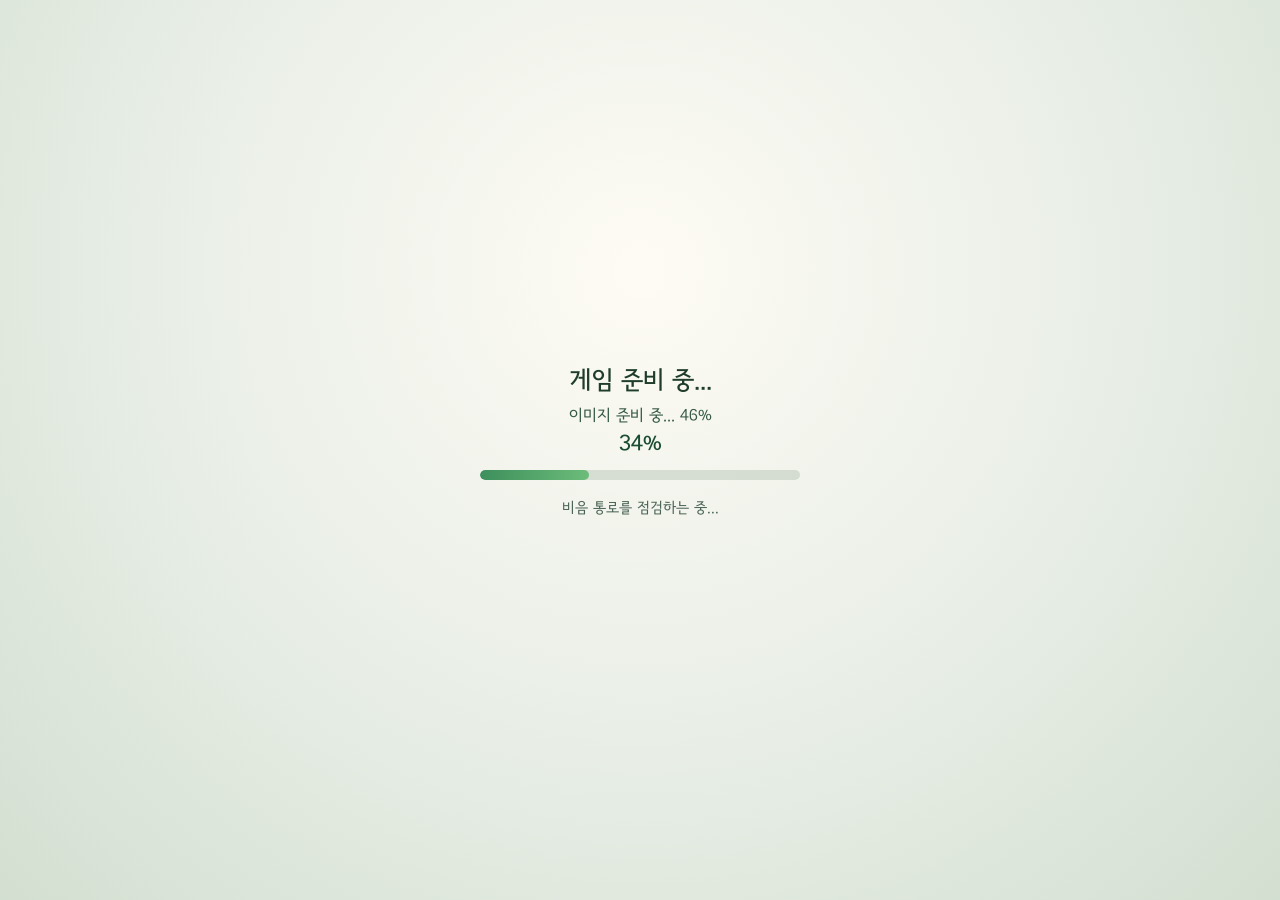
==== commit 252d6ab0: "maybefinalplease" ====
--- a/index.html
+++ b/index.html
@@ -58,7 +58,7 @@
   >
   <link
     rel="stylesheet"
-    href="style.css?v=213"
+    href="style.css?v=214"
   >
 </head>
 
@@ -105,6 +105,14 @@
         class="pause-resume-button"
       >
         ▶ 게임 재개
+      </button>
+      <button
+        type="button"
+        id="pause-finish-button"
+        class="pause-restart-button"
+        hidden
+      >
+        ✓ 여기까지 하고 결과 기록하기
       </button>
       <button
         type="button"
@@ -725,7 +733,7 @@
 
 
   <script src="data.js?v=2"></script>
-  <script src="game.js?v=227"></script>
+  <script src="game.js?v=229"></script>
 
 </body>
 
--- a/style.css
+++ b/style.css
@@ -5634,11 +5634,12 @@
   filter: brightness(1.05);
 }
 
-/* 터치 모바일 Thanks 전용:
+/* 터치 모바일/태블릿 Thanks 전용 (터치 PC·노트북 제외):
    - global Thanks 버튼 숨김
    - 우측 하단 "정희재" 이스터에그 탭
-   - Thanks panel 가독성 (기본 .thanks-panel 규칙 뒤에 두어 cascade 보장) */
-@media (pointer: coarse) and (hover: none) {
+   - Thanks panel 가독성 (기본 .thanks-panel 규칙 뒤에 두어 cascade 보장)
+   max-width:1024px — 폰/태블릿만; 넓은 터치 노트북은 Thanks 버튼 유지 */
+@media (pointer: coarse) and (hover: none) and (max-width: 1024px) {
   #global-thanks-button.global-thanks-button {
     display: none !important;
   }
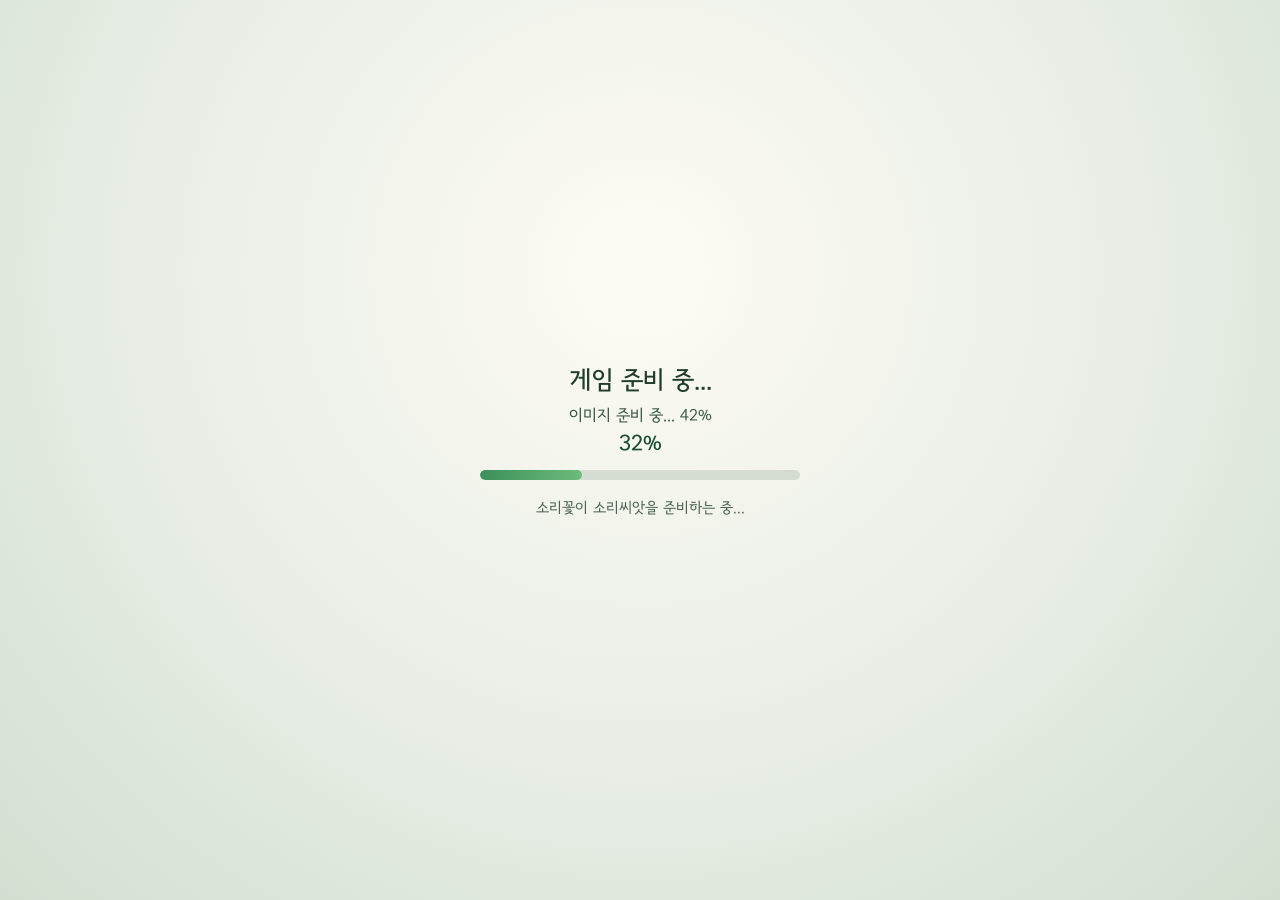
==== commit 1b063f75: "pleasefinal" ====
--- a/index.html
+++ b/index.html
@@ -733,7 +733,7 @@
 
 
   <script src="data.js?v=2"></script>
-  <script src="game.js?v=229"></script>
+  <script src="game.js?v=230"></script>
 
 </body>
 
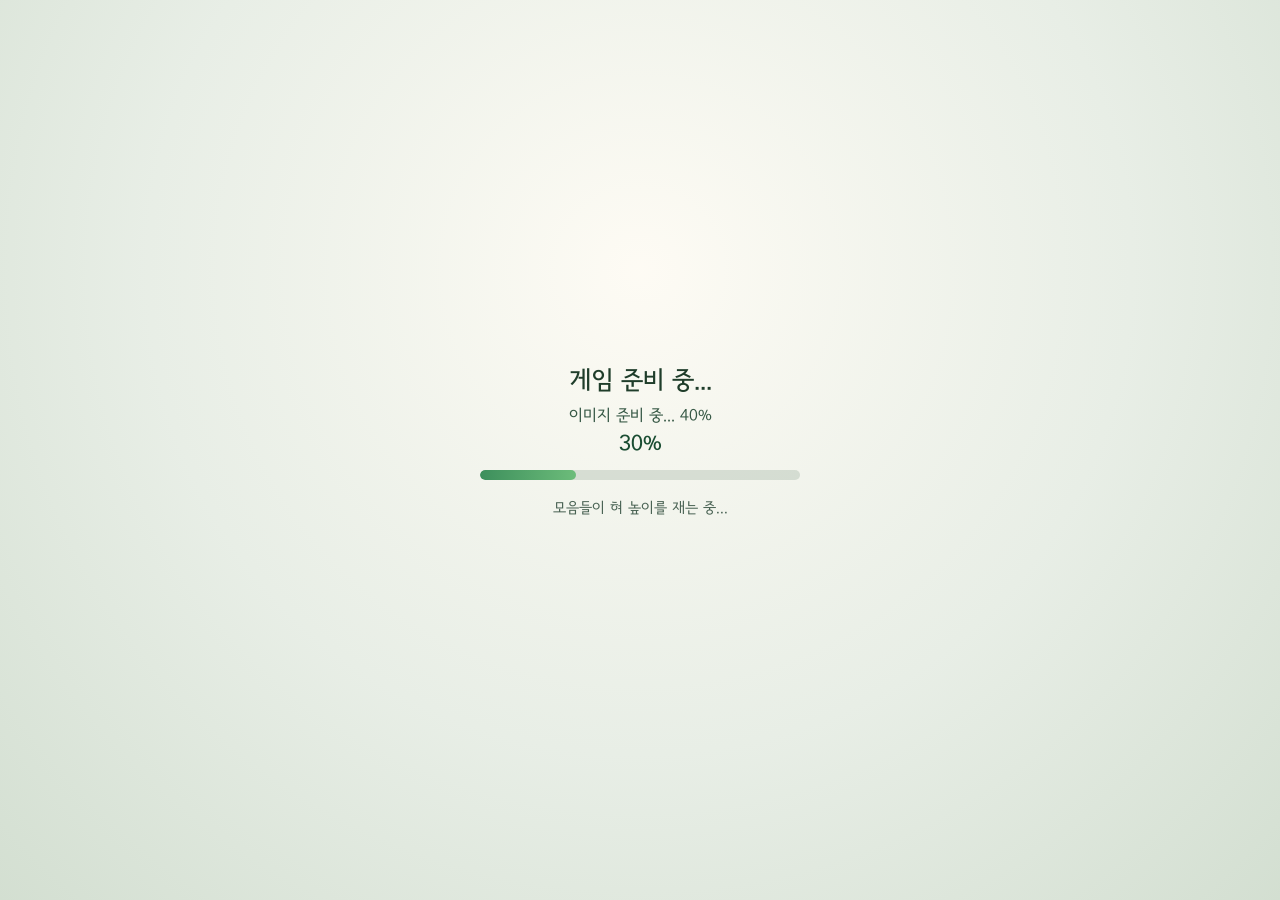
==== commit c80c6204: "bossscore" ====
--- a/index.html
+++ b/index.html
@@ -733,7 +733,7 @@
 
 
   <script src="data.js?v=2"></script>
-  <script src="game.js?v=230"></script>
+  <script src="game.js?v=231"></script>
 
 </body>
 
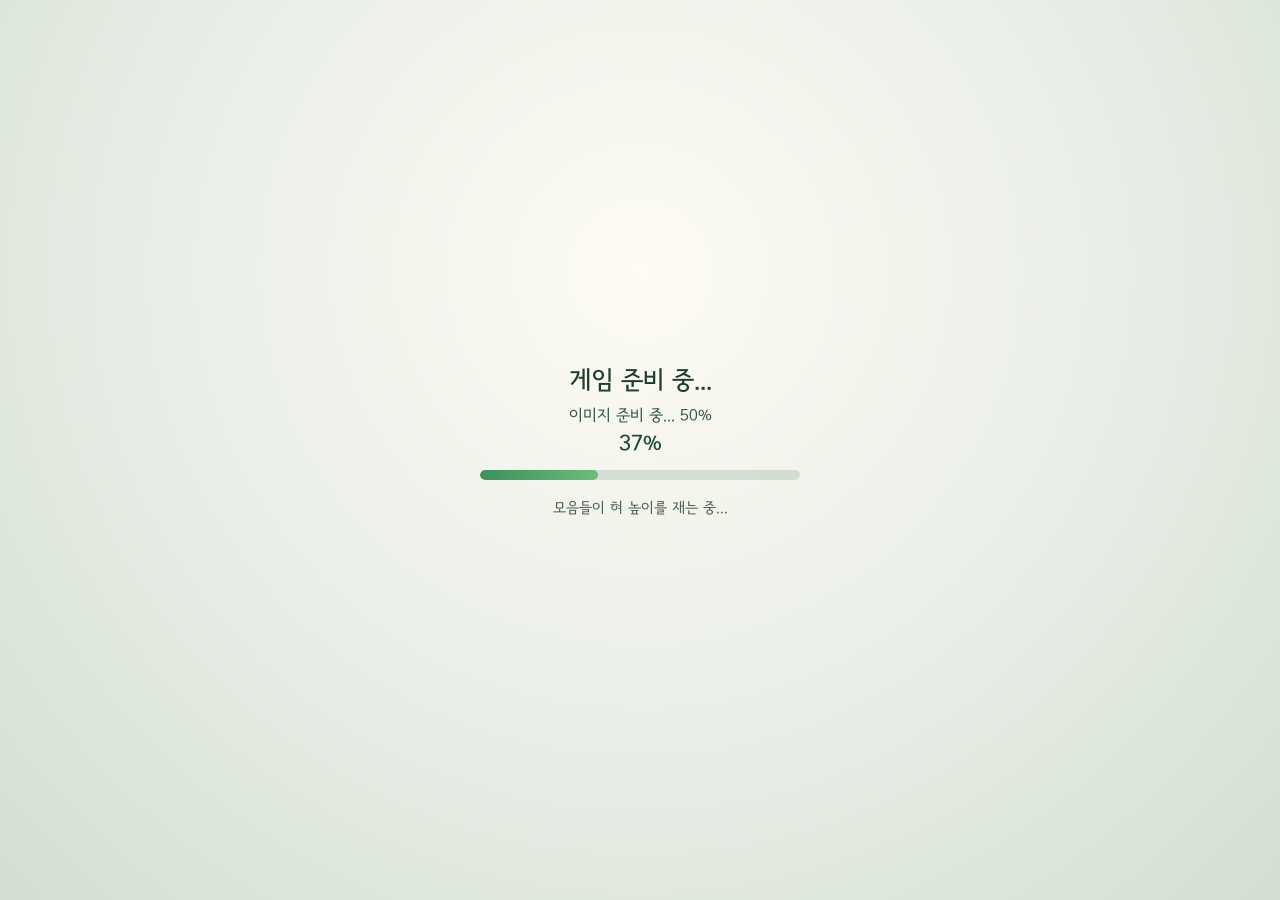
==== commit ace481fd: "plantremovebug" ====
--- a/index.html
+++ b/index.html
@@ -733,7 +733,7 @@
 
 
   <script src="data.js?v=2"></script>
-  <script src="game.js?v=231"></script>
+  <script src="game.js?v=232"></script>
 
 </body>
 
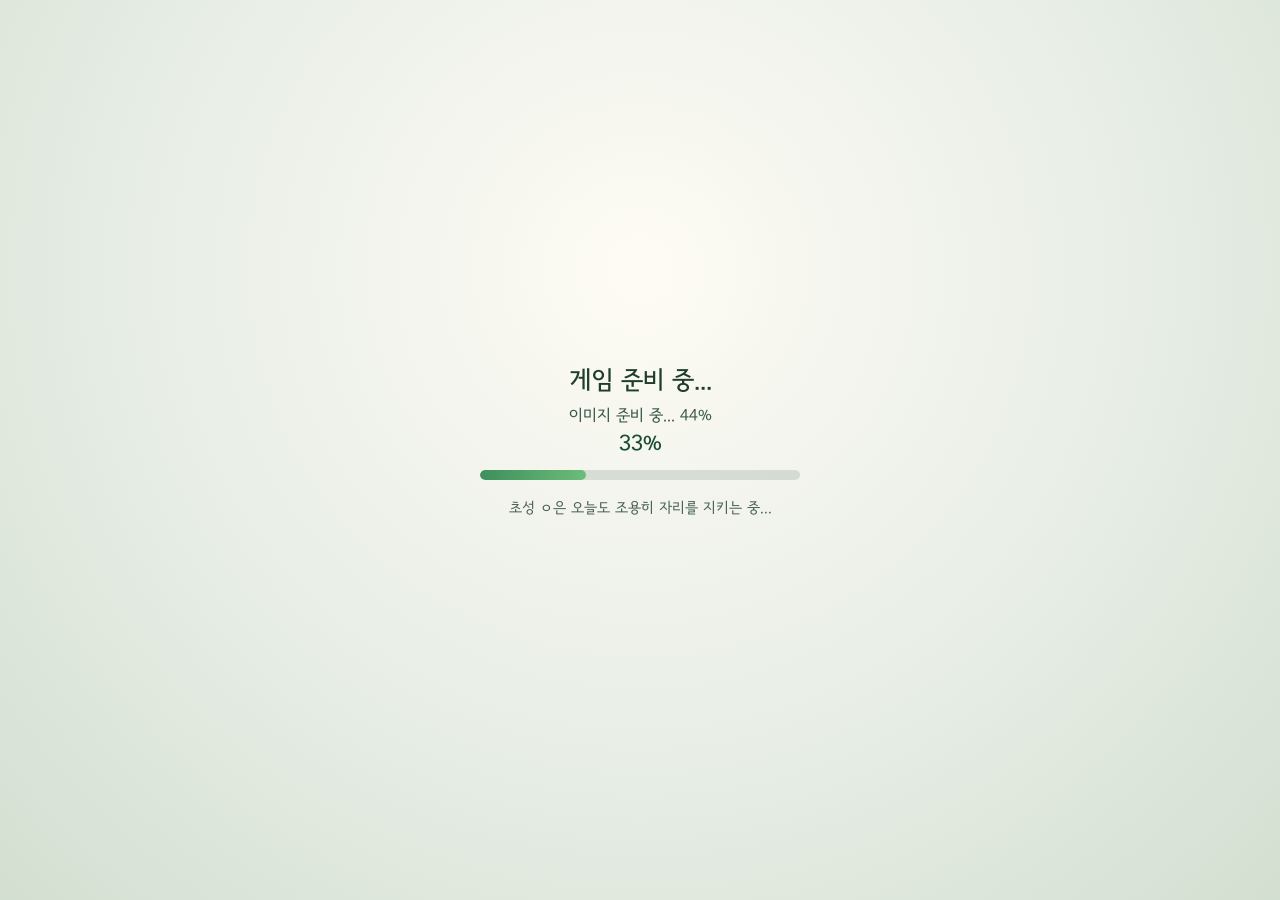
==== commit dd7dcb50: "dragbug" ====
--- a/index.html
+++ b/index.html
@@ -58,7 +58,7 @@
   >
   <link
     rel="stylesheet"
-    href="style.css?v=214"
+    href="style.css?v=215"
   >
 </head>
 
--- a/style.css
+++ b/style.css
@@ -309,6 +309,7 @@
   position: relative;
 
   overflow: visible;
+  touch-action: none;
 }
 
 
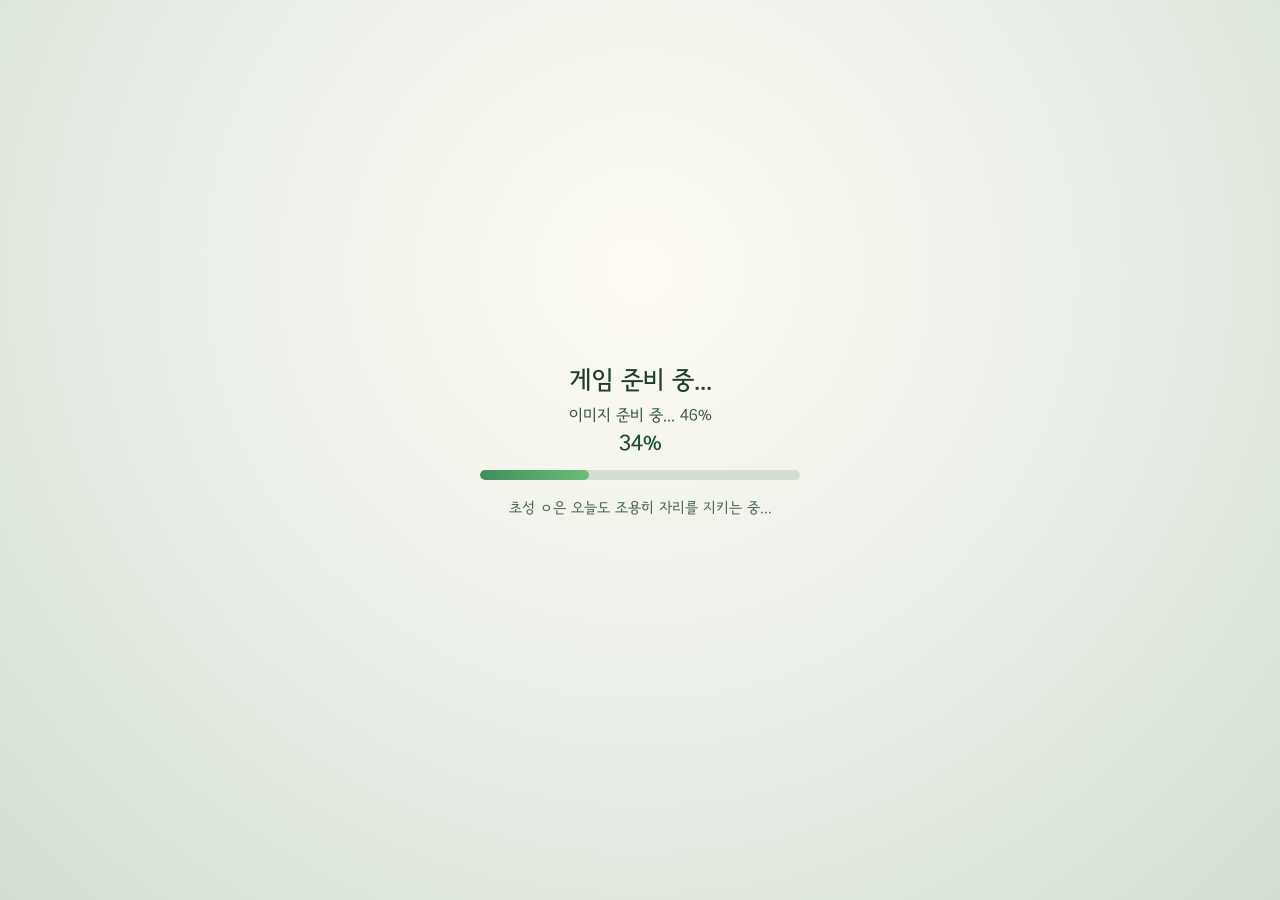
==== commit 02371631: "dragbugagain" ====
--- a/index.html
+++ b/index.html
@@ -58,7 +58,7 @@
   >
   <link
     rel="stylesheet"
-    href="style.css?v=215"
+    href="style.css?v=216"
   >
 </head>
 
--- a/style.css
+++ b/style.css
@@ -310,6 +310,8 @@
 
   overflow: visible;
   touch-action: none;
+  user-select: none;
+  -webkit-user-select: none;
 }
 
 
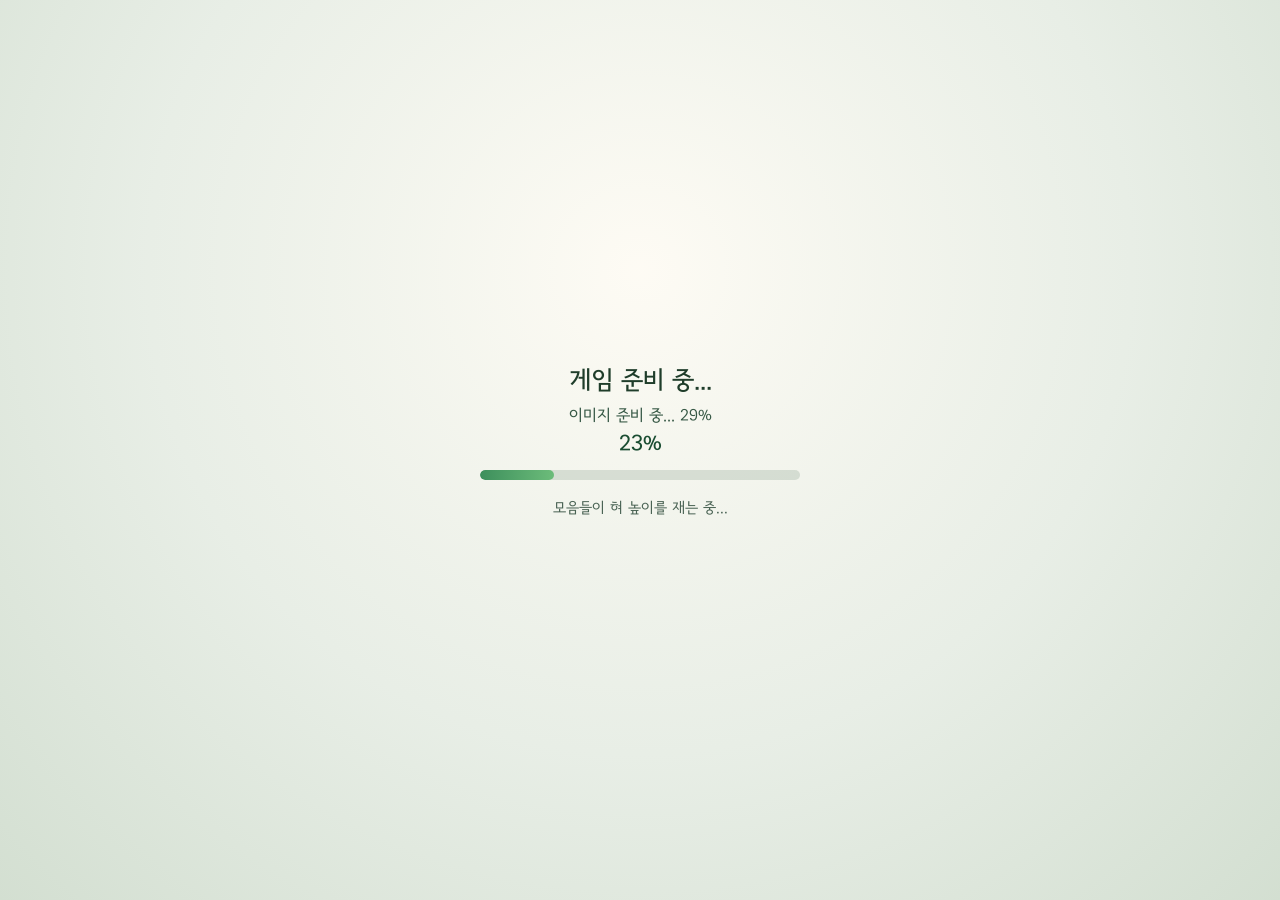
==== commit a42e586b: "rank" ====
--- a/index.html
+++ b/index.html
@@ -58,7 +58,7 @@
   >
   <link
     rel="stylesheet"
-    href="style.css?v=216"
+    href="style.css?v=218"
   >
 </head>
 
--- a/style.css
+++ b/style.css
@@ -11232,6 +11232,31 @@
   background: transparent !important;
 }
 
+/* 게임 UI 전체: 네이티브 텍스트 선택/드래그 시작 방지 (입력 필드는 예외) */
+#game-scale-root {
+  user-select: none;
+  -webkit-user-select: none;
+}
+
+#game-scale-root input,
+#game-scale-root textarea,
+#game-scale-root [contenteditable="true"] {
+  user-select: text;
+  -webkit-user-select: text;
+}
+
+#unlock-overlay {
+  user-select: none;
+  -webkit-user-select: none;
+}
+
+#unlock-overlay input,
+#unlock-overlay textarea,
+#unlock-overlay [contenteditable="true"] {
+  user-select: text;
+  -webkit-user-select: text;
+}
+
 /* ---- 전투 씬: 루트 전체를 학교 배경으로 ---- */
 #game-scale-root .battle-layout {
   position: absolute !important;
